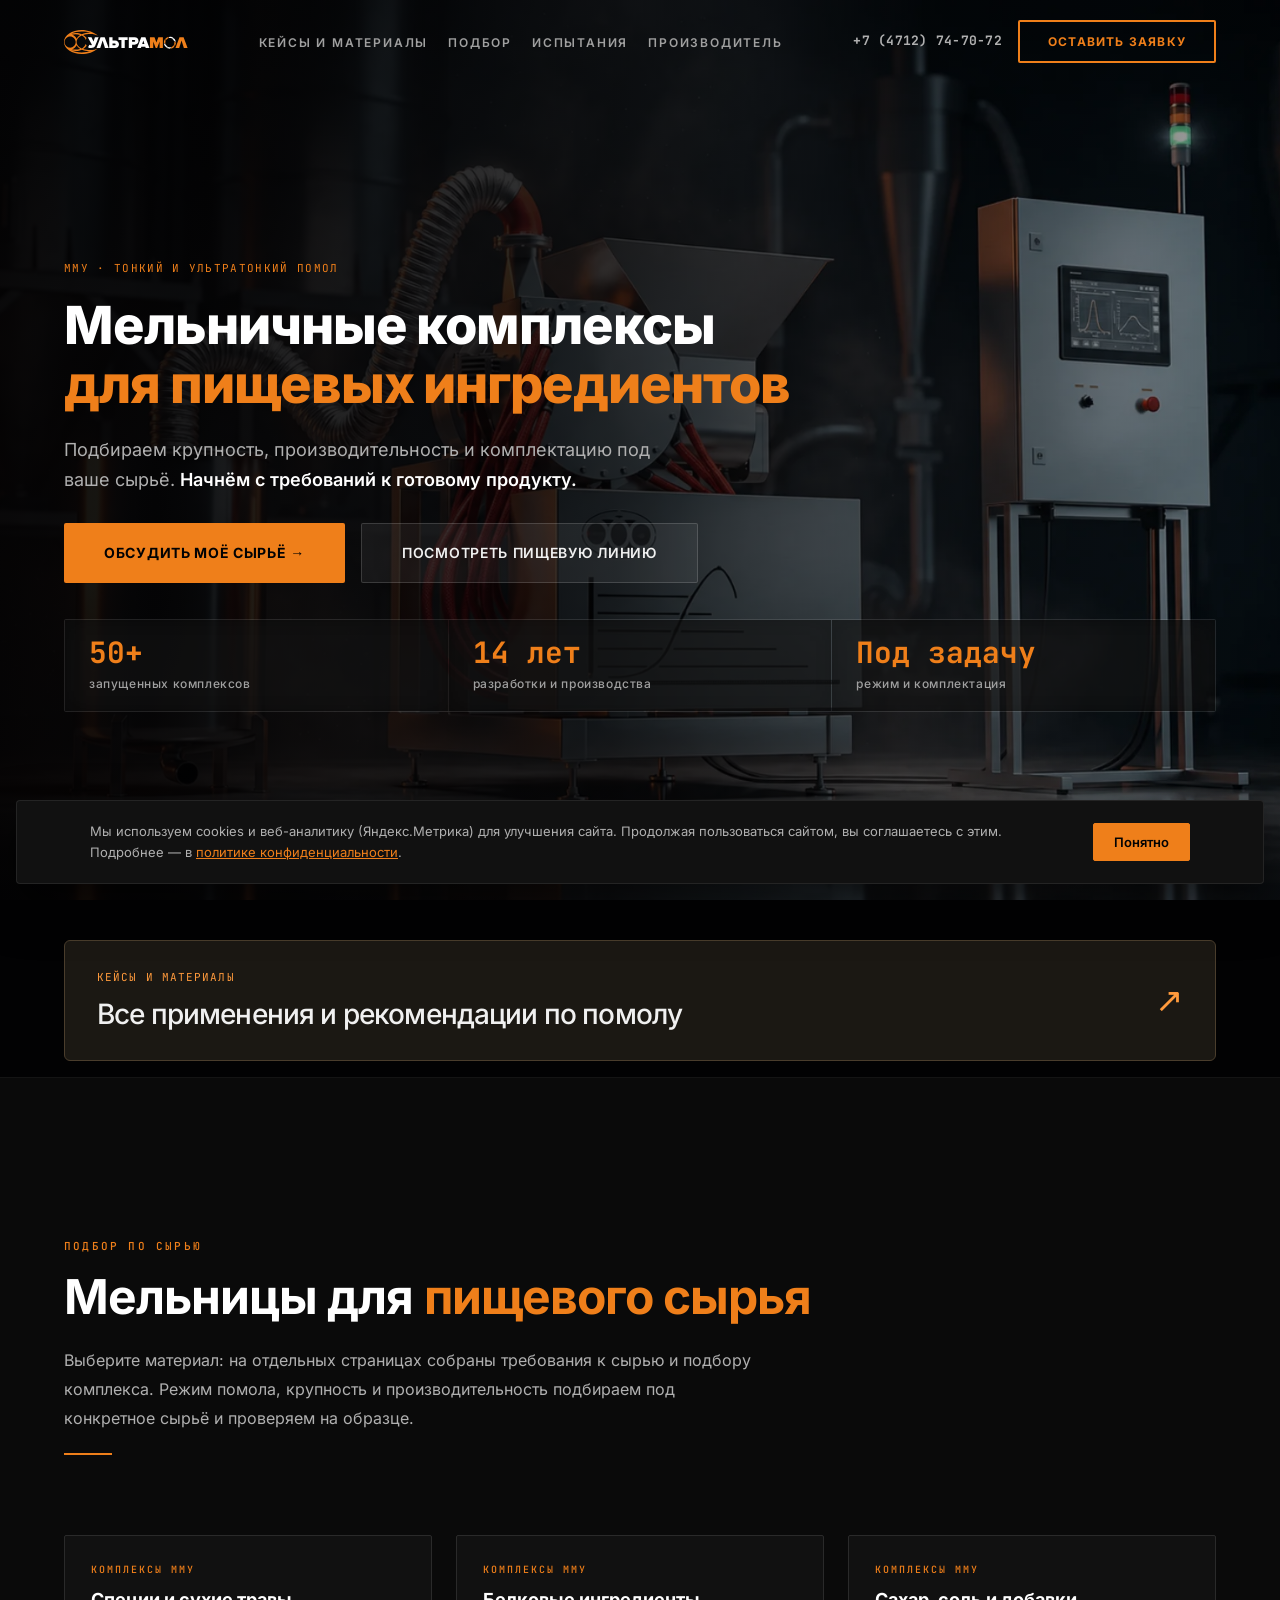
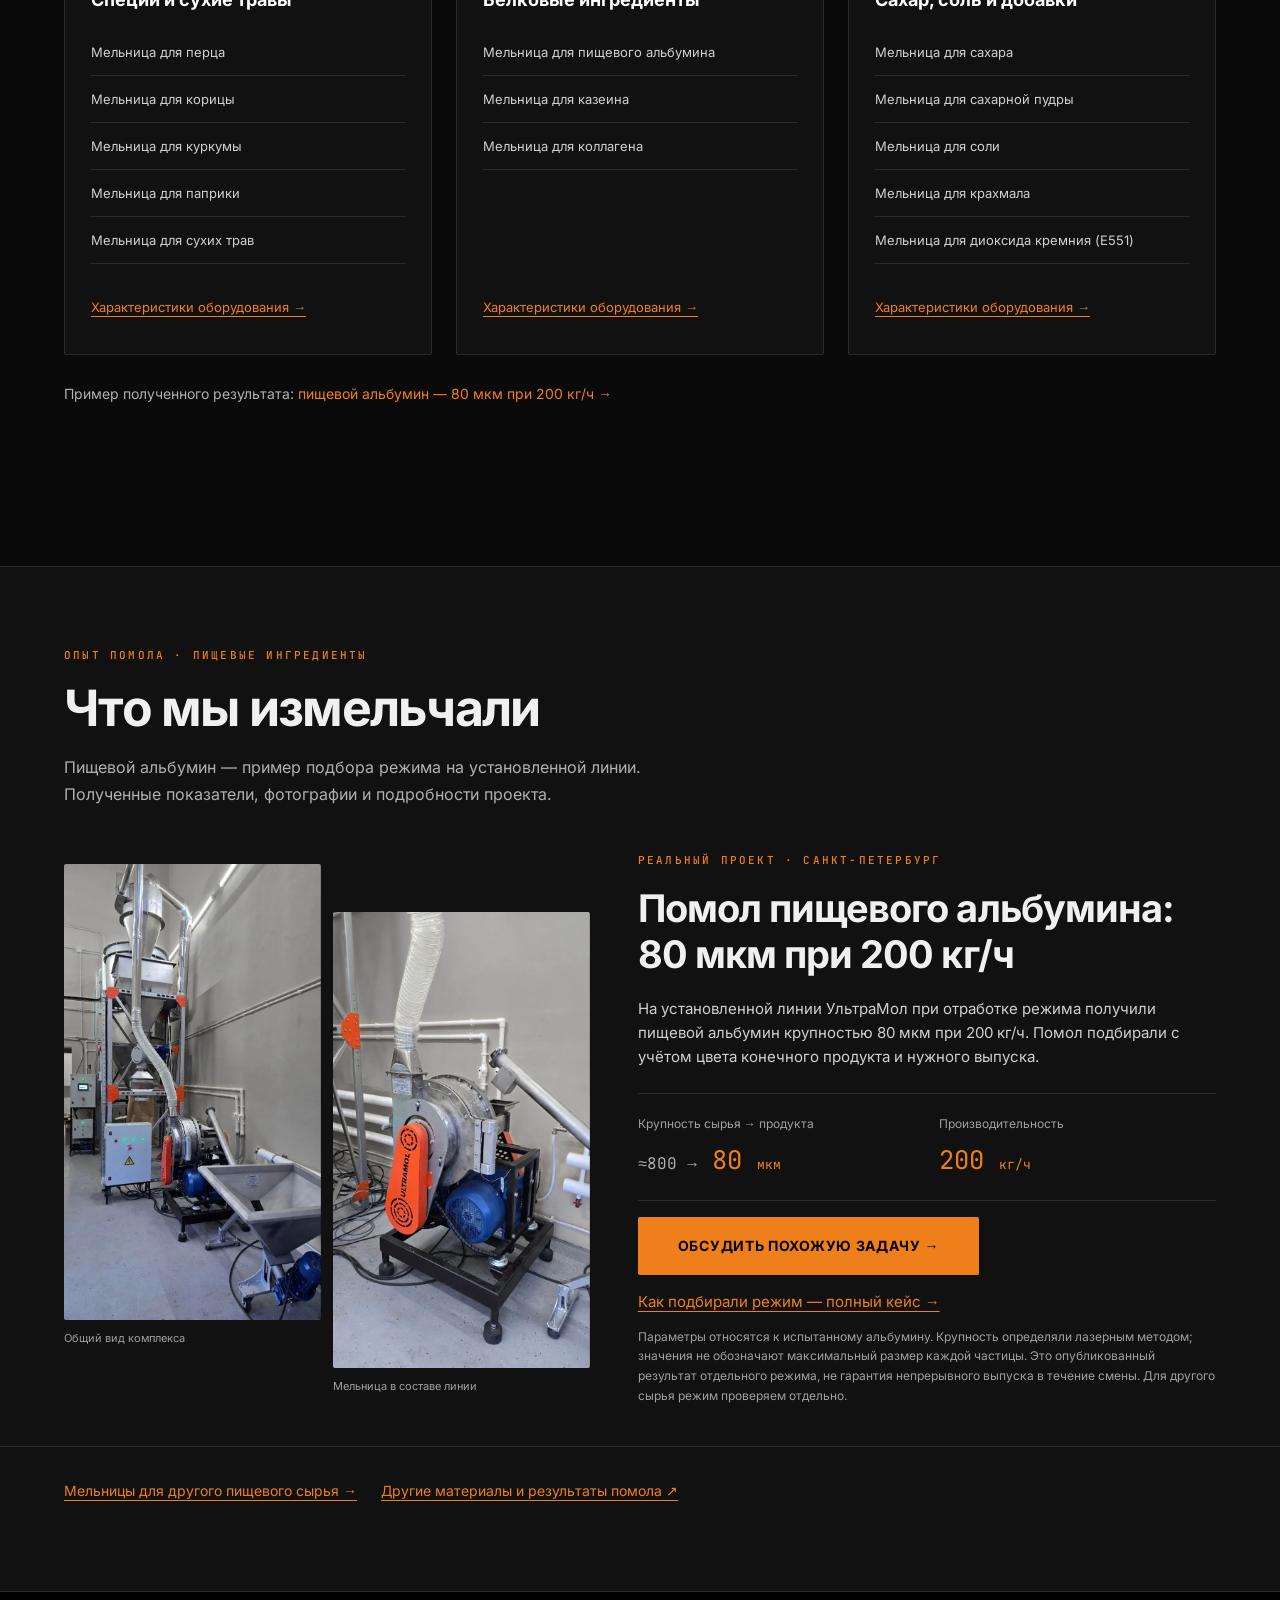
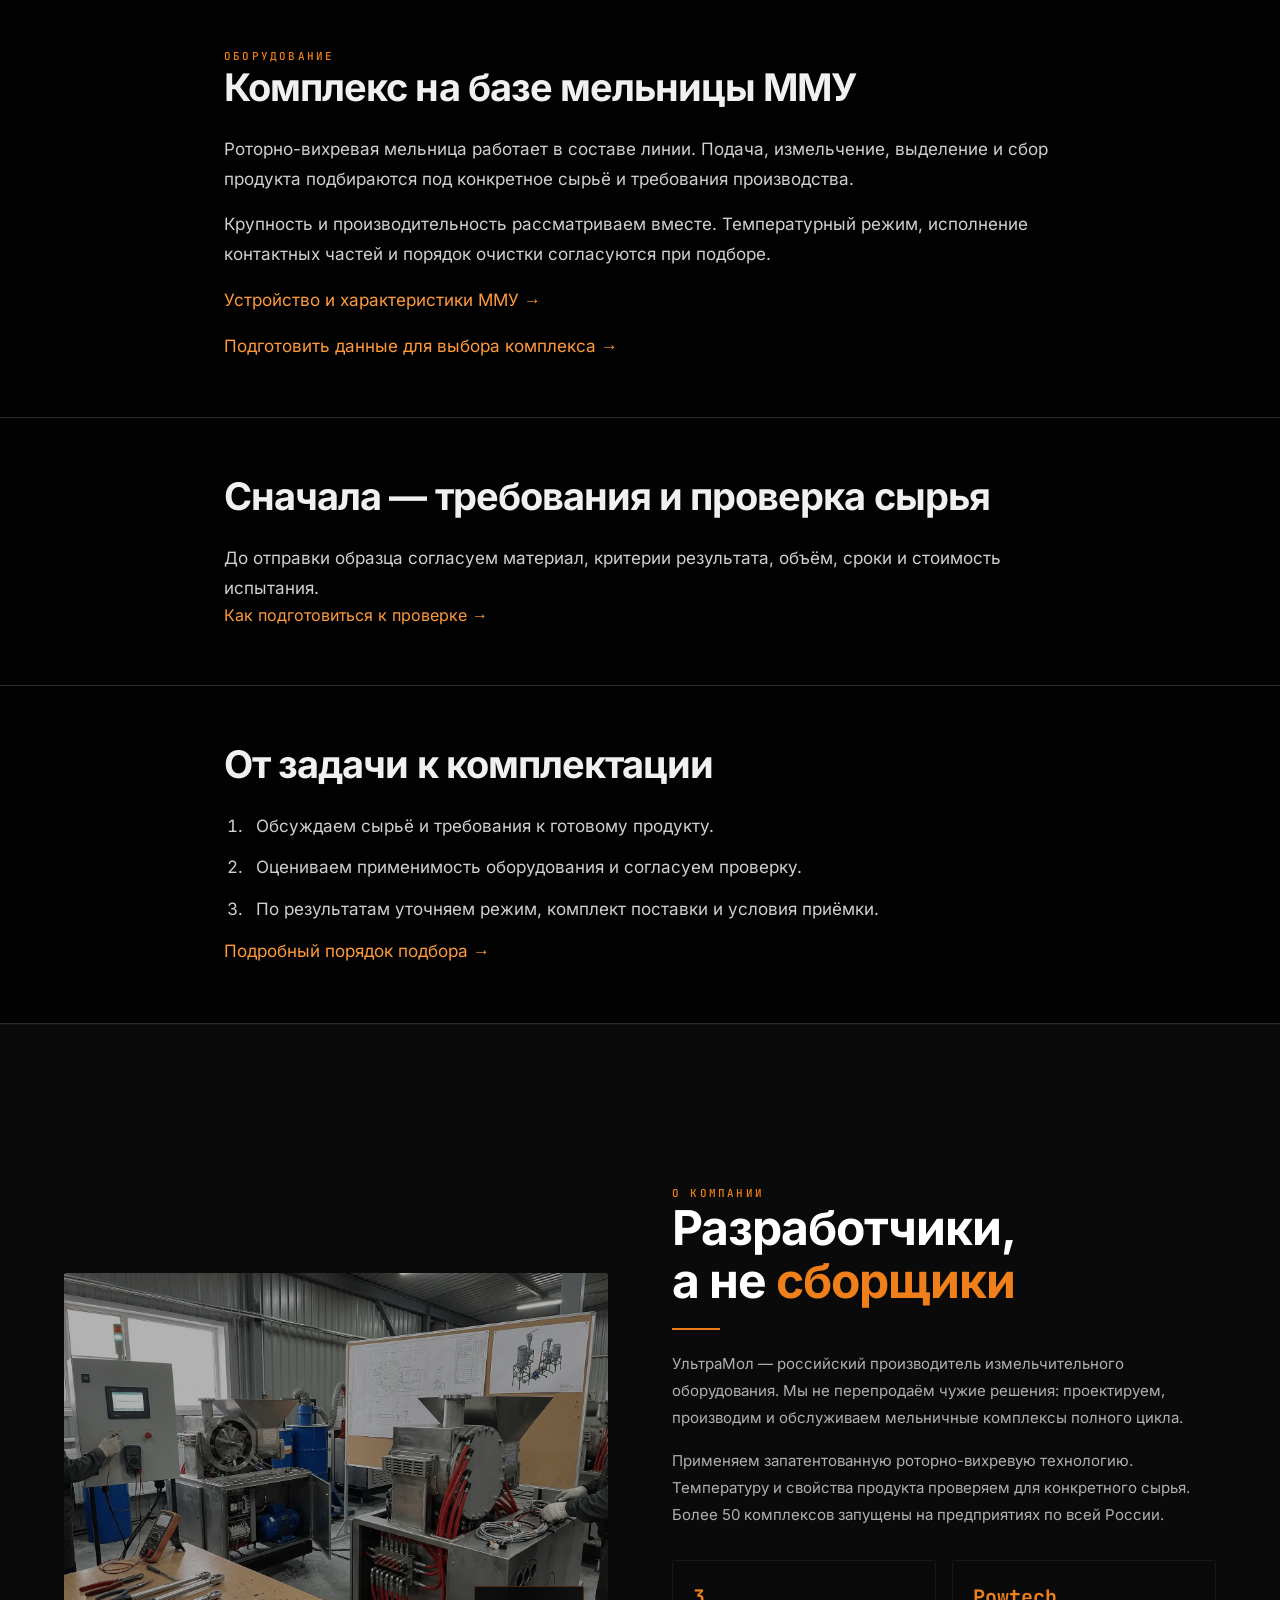
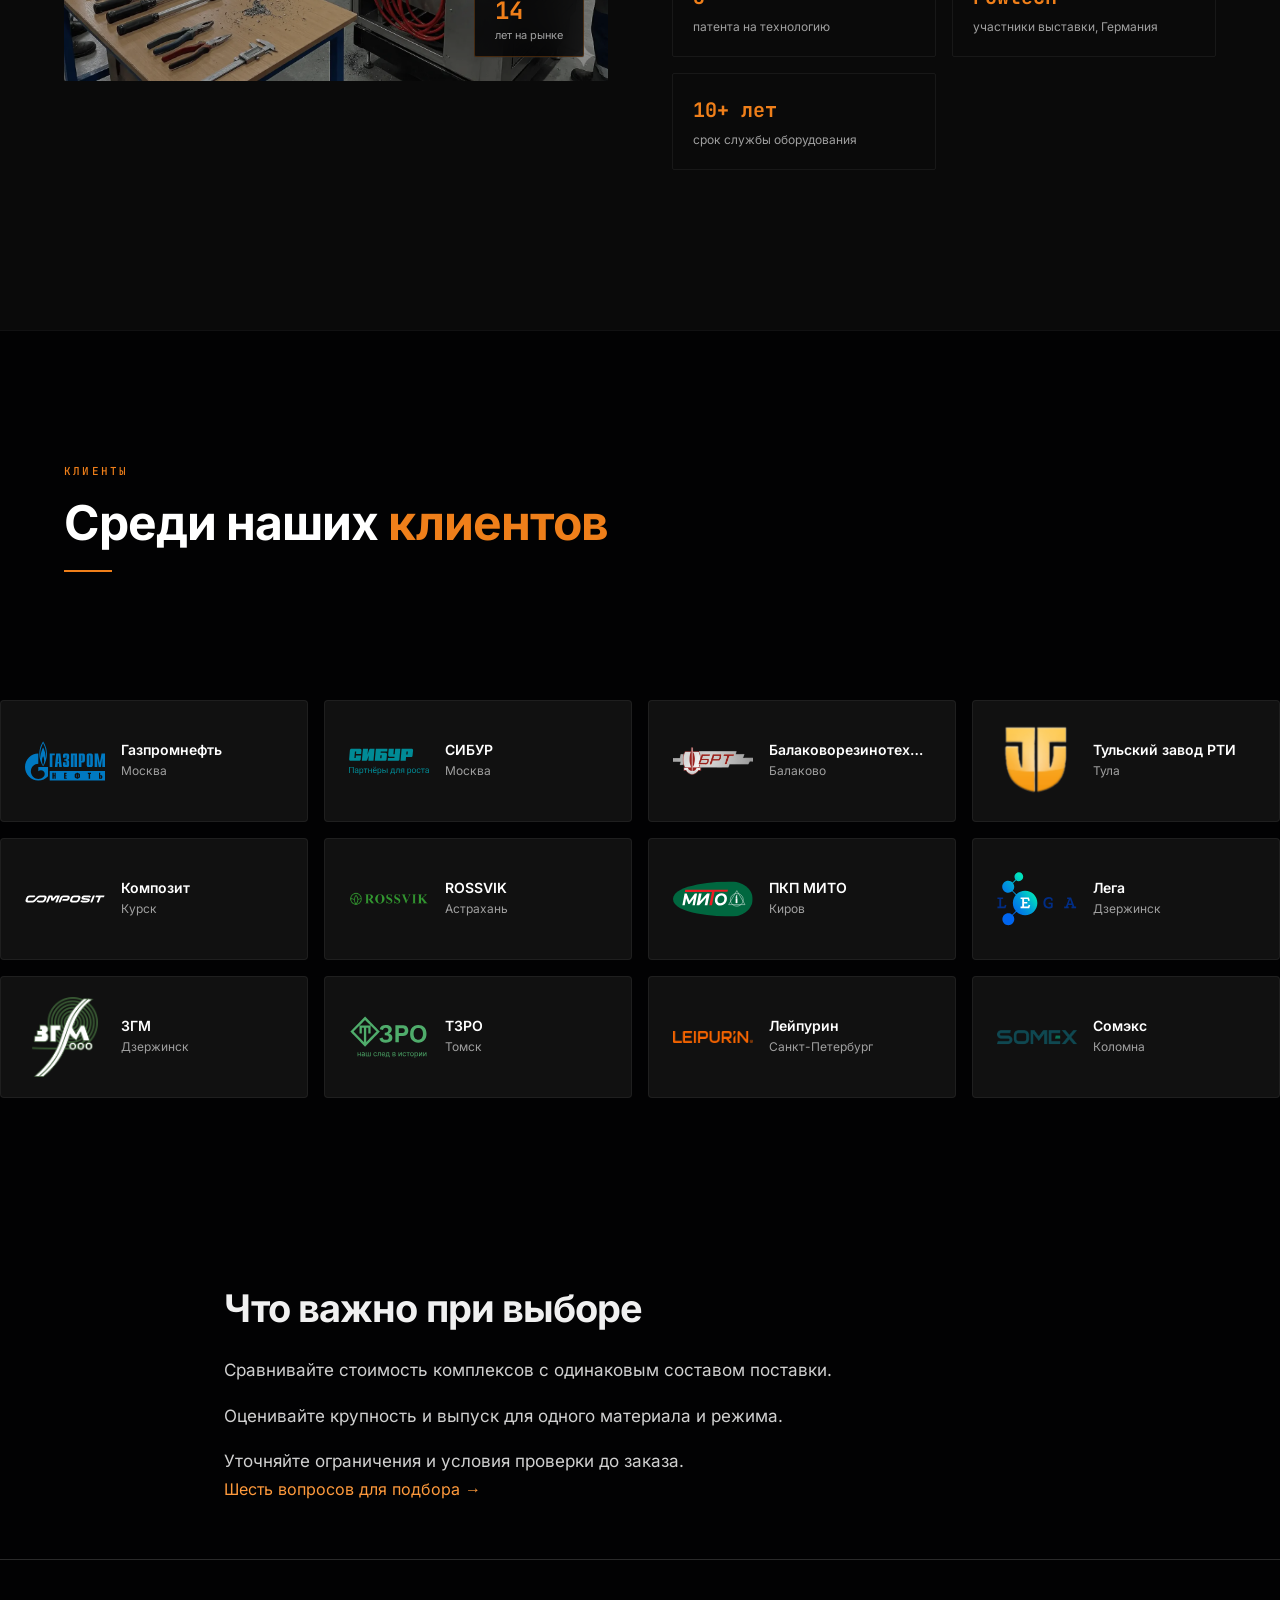
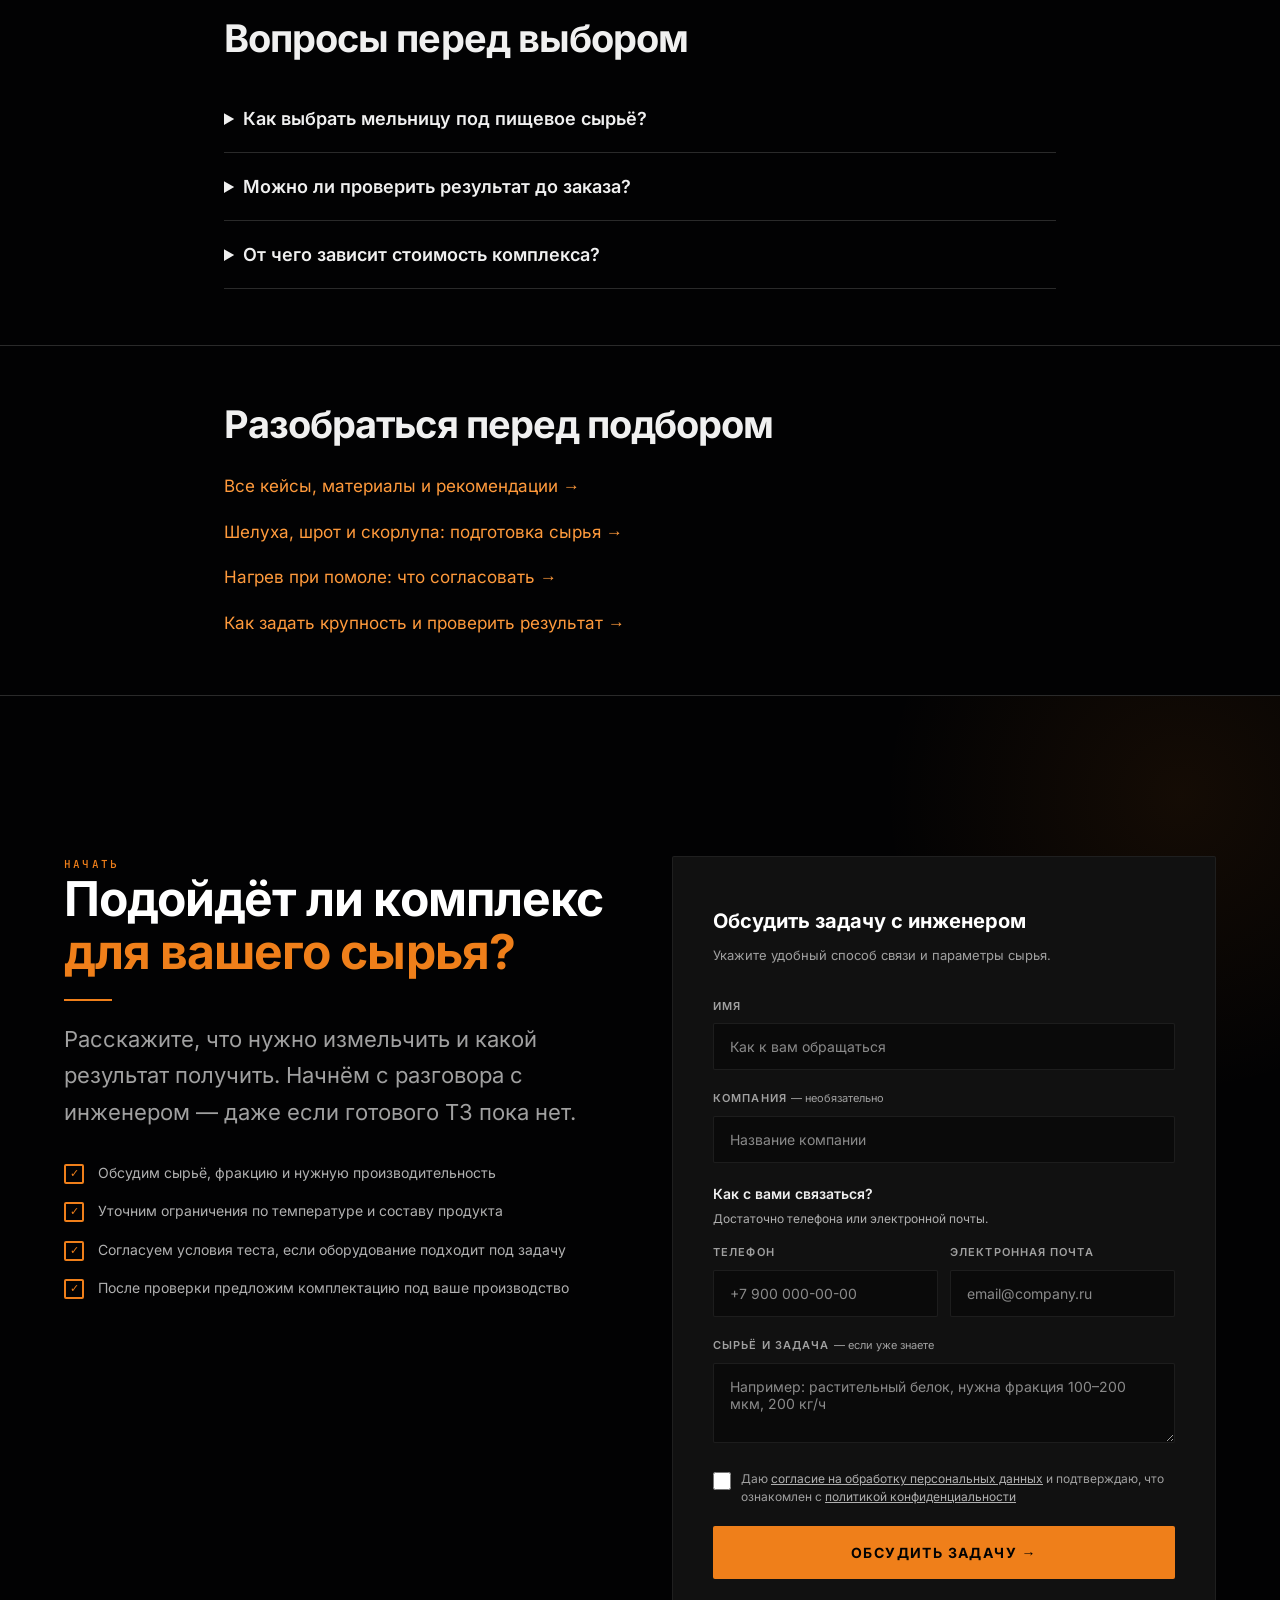
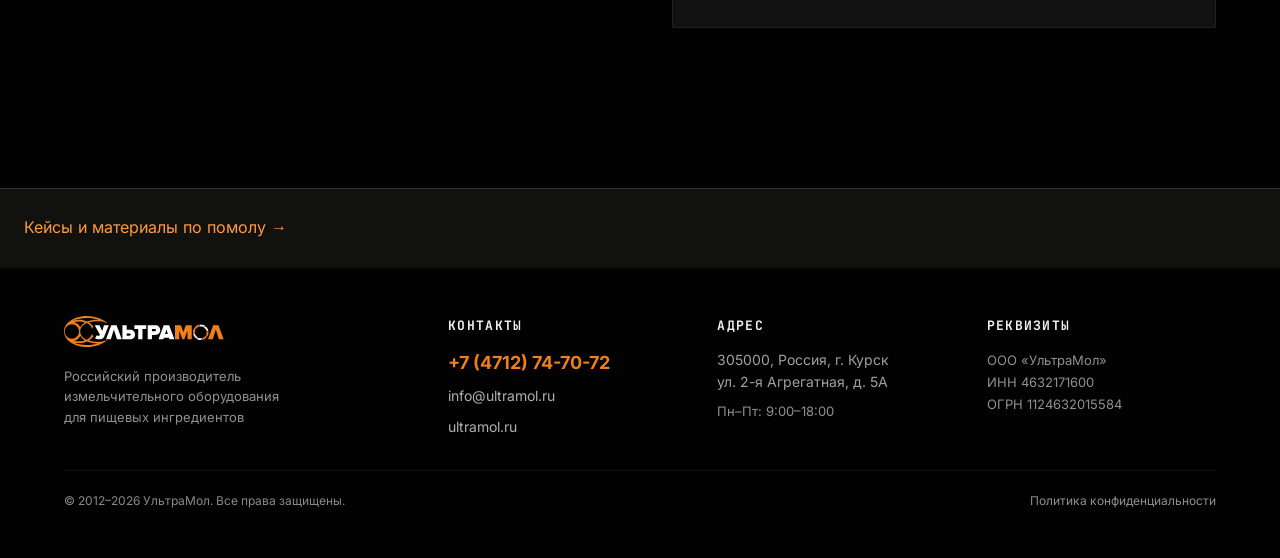
==== index.html @ 2c28b643 "Redesign application guides with imagery and clean hero" ====
<!doctype html>
<html lang="ru"><head><meta charset="UTF-8"><meta name="viewport" content="width=device-width, initial-scale=1">
<title>Промышленные мельницы для пищевого сырья — подбор комплекса | УльтраМол</title><meta name="description" content="Мельничные комплексы для пищевых ингредиентов: сахарная пудра, специи, соль и белковое сырьё. Подбор по крупности, выпуску и условиям производства."><link rel="canonical" href="https://pomol.ultramol.ru/">
<meta property="og:type" content="website"><meta property="og:locale" content="ru_RU"><meta property="og:url" content="https://pomol.ultramol.ru/"><meta property="og:title" content="Промышленные мельницы для пищевого сырья — подбор комплекса | УльтраМол"><meta property="og:description" content="Мельничные комплексы для пищевых ингредиентов: сахарная пудра, специи, соль и белковое сырьё. Подбор по крупности, выпуску и условиям производства."><meta property="og:image" content="https://pomol.ultramol.ru/assets/images/hero-clean-20261110.webp">
<link rel="icon" href="/favicon.ico"><link rel="stylesheet" href="/styles.css?v=20261110visual"><link rel="stylesheet" href="/seo.css?v=20261110c"><script src="/app.js?v=20261110" defer></script>
<script type="application/ld+json">{"@context": "https://schema.org", "@graph": [{"@type": "Organization", "@id": "https://pomol.ultramol.ru/#org", "name": "УльтраМол", "legalName": "ООО «УльтраМол»", "url": "https://www.ultramol.ru/", "telephone": "+7 (4712) 74-70-72", "email": "info@ultramol.ru"}, {"@type": "WebPage", "@id": "https://pomol.ultramol.ru/#page", "url": "https://pomol.ultramol.ru/", "name": "Промышленные мельницы для пищевого сырья — подбор комплекса | УльтраМол", "description": "Мельничные комплексы для пищевых ингредиентов: сахарная пудра, специи, соль и белковое сырьё. Подбор по крупности, выпуску и условиям производства.", "inLanguage": "ru", "publisher": {"@id": "https://pomol.ultramol.ru/#org"}}, {"@type": "BreadcrumbList", "itemListElement": [{"@type": "ListItem", "position": 1, "name": "Пищевые мельничные комплексы", "item": "https://pomol.ultramol.ru/"}]}, {"@type": "FAQPage", "mainEntity": [{"@type": "Question", "name": "Как выбрать мельницу под пищевое сырьё?", "acceptedAnswer": {"@type": "Answer", "text": "Укажите материал, его исходное состояние, нужную крупность и выпуск. Если важны температура, цвет или аромат, добавьте эти критерии в запрос."}}, {"@type": "Question", "name": "Можно ли проверить результат до заказа?", "acceptedAnswer": {"@type": "Answer", "text": "Сначала обсудите применимость оборудования с инженером. Массу образца, сроки, стоимость и порядок испытания согласуют для конкретного сырья."}}, {"@type": "Question", "name": "От чего зависит стоимость комплекса?", "acceptedAnswer": {"@type": "Answer", "text": "От состава поставки, требований к продукту и условий производства. Комплектация и цена уточняются после обсуждения задачи."}}]}]}</script></head><body><a class="skip-link" href="#main">Перейти к содержанию</a><div id="scroll-progress" class="scroll-progress" aria-hidden="true"></div><header>
      <nav class="nav" id="nav" aria-label="Основная навигация">
        <div class="container nav-inner">
          <a href="/" class="nav-logo" aria-label="УльтраМол — на главную"
            ><svg
              width="160"
              height="31"
              viewBox="0 0 160 31"
              fill="none"
              xmlns="http://www.w3.org/2000/svg"
            >
              <path
                d="M148.807 23.3L151.829 13.4558L154.852 23.3H159.658L154.495 9.29999H149.163L144 23.3H148.807Z"
                fill="#EF7F1A"
              />
              <path
                fill-rule="evenodd"
                clip-rule="evenodd"
                d="M139.256 21.7507C139.001 22.1562 138.63 22.703 138.187 23.215C137.914 23.5312 137.613 23.8344 137.294 24.0838C139.038 23.9874 140.746 23.3153 142.097 22.0392C142.273 21.5068 142.3 20.8758 142.257 20.266C142.226 19.8178 142.157 19.3815 142.082 19.0027C141.807 19.5704 141.433 20.0996 140.963 20.5698C140.455 21.0785 139.875 21.4707 139.256 21.7507Z"
                fill="#EF7F1A"
              />
              <path
                fill-rule="evenodd"
                clip-rule="evenodd"
                d="M142.308 14.4193C142.786 15.7456 142.78 17.2011 142.29 18.5099C142.398 18.9771 142.524 19.5979 142.569 20.2451C142.6 20.6976 142.597 21.1651 142.525 21.6017C143.843 20.1477 144.506 18.3234 144.5 16.4698C144.235 15.9886 143.787 15.5308 143.307 15.1342C142.971 14.8561 142.623 14.6241 142.308 14.4193Z"
                fill="#EF7F1A"
              />
              <path
                fill-rule="evenodd"
                clip-rule="evenodd"
                d="M142.094 13.8999C142.497 14.1443 143.016 14.488 143.506 14.8935C143.861 15.1874 144.195 15.4987 144.465 15.8488C144.321 14.0561 143.646 12.1999 142.179 10.9115C141.647 10.7511 141.014 10.7498 140.403 10.8162C139.991 10.8609 139.599 10.9418 139.243 11.0207C139.839 11.3082 140.399 11.7001 140.895 12.1963C141.404 12.7063 141.804 13.2843 142.094 13.8999Z"
                fill="#FEFEFE"
              />
              <path
                fill-rule="evenodd"
                clip-rule="evenodd"
                d="M138.75 10.8101C139.199 10.7021 139.77 10.571 140.37 10.5059C140.808 10.4583 141.281 10.4409 141.733 10.5003C140.367 9.19972 138.54 8.63601 136.777 8.59998C136.334 8.86044 135.916 9.26069 135.543 9.69137C135.239 10.0431 134.974 10.4135 134.754 10.7399C136.043 10.3011 137.461 10.3252 138.75 10.8101Z"
                fill="#FEFEFE"
              />
              <path
                fill-rule="evenodd"
                clip-rule="evenodd"
                d="M131.427 13.6886C131.721 13.1395 132.063 12.5921 132.527 12.1279C133.039 11.6158 133.624 11.2194 134.248 10.9389C134.503 10.5334 134.865 9.99936 135.308 9.48735C135.583 9.169 135.886 8.86398 136.207 8.61353C134.461 8.70487 132.761 9.36524 131.406 10.6379C131.222 11.1756 131.194 11.8169 131.237 12.4364C131.268 12.8802 131.353 13.3124 131.427 13.6886Z"
                fill="#EF7F1A"
              />
              <path
                fill-rule="evenodd"
                clip-rule="evenodd"
                d="M131.205 14.1825C131.097 13.7152 130.971 13.1043 130.926 12.4572C130.895 12.0176 130.9 11.5341 130.974 11.0863C129.652 12.5404 128.995 14.3883 129 16.2442C129.265 16.7243 129.709 17.1723 130.188 17.5681C130.524 17.8464 130.875 18.0938 131.189 18.2987C130.715 16.9783 130.739 15.5144 131.205 14.1825Z"
                fill="#EF7F1A"
              />
              <path
                fill-rule="evenodd"
                clip-rule="evenodd"
                d="M131.387 18.7914C130.986 18.5477 130.472 18.2089 129.988 17.8087C129.635 17.516 129.296 17.1894 129.026 16.841C129.168 18.6368 129.895 20.3919 131.277 21.7754C131.816 21.9478 132.465 21.9541 133.092 21.8861C133.503 21.8414 133.908 21.7633 134.264 21.6843C133.662 21.3962 133.096 21.0018 132.595 20.5016C132.085 19.9914 131.677 19.405 131.387 18.7914Z"
                fill="#FEFEFE"
              />
              <path
                fill-rule="evenodd"
                clip-rule="evenodd"
                d="M134.745 21.8887C134.294 22 133.732 22.1304 133.125 22.1964C132.678 22.2449 132.207 22.2648 131.774 22.2107C133.206 23.4361 134.96 24.0679 136.722 24.1C137.162 23.8393 137.582 23.4385 137.952 23.0109C138.258 22.6566 138.53 22.2839 138.751 21.9556C137.46 22.3986 136.038 22.3737 134.745 21.8887Z"
                fill="#FEFEFE"
              />
              <path
                d="M127.75 23.27H123.478V14.8531L120.327 23.27H118.423L115.272 14.8531V23.27H111V9.27002H116.901L119.375 15.9866L121.849 9.27002H127.75V23.27Z"
                fill="#EF7F1A"
              />
              <path
                d="M110.4 23.35H105.519L105.008 21.707H99.8923L99.3809 23.35H94.5L99.7432 9.29999H105.157L110.4 23.35ZM103.857 17.9996L102.45 13.4707L101.043 17.9996H103.857Z"
                fill="#FEFEFE"
              />
              <path
                fill-rule="evenodd"
                clip-rule="evenodd"
                d="M87.9573 23.3H83.7V9.29999H91.2032C92.7909 9.29999 94.031 9.75824 94.9232 10.6747C95.8154 11.5912 96.2615 12.7352 96.2615 14.1066C96.2615 15.4639 95.8154 16.6008 94.9232 17.5173C94.031 18.434 92.7909 18.8921 91.2032 18.8921H87.9573V23.3ZM91.5825 14.9147C91.3437 15.1036 91.0346 15.1979 90.6553 15.1979H87.9573V12.9941H90.6553C91.0346 12.9941 91.3437 13.0885 91.5825 13.2774C91.8214 13.4664 91.9409 13.7427 91.9409 14.1066C91.9409 14.4564 91.8214 14.7258 91.5825 14.9147Z"
                fill="#FEFEFE"
              />
              <path
                d="M74.1861 23.32H78.4589V12.9773H82.2239V9.27002H70.3999V12.9773H74.1861V23.32Z"
                fill="#FEFEFE"
              />
              <path
                fill-rule="evenodd"
                clip-rule="evenodd"
                d="M58.3999 9.29999H62.6873V13.7234H65.956C67.5549 13.7234 68.8036 14.1834 69.702 15.1032C70.6006 16.0231 71.0499 17.164 71.0499 18.5262C71.0499 19.9024 70.6006 21.0505 69.702 21.9702C68.8036 22.89 67.5549 23.35 65.956 23.35H58.3999V9.29999ZM62.6873 17.4308H65.4041C65.7862 17.4308 66.0974 17.5256 66.338 17.7152C66.5784 17.9047 66.6989 18.1751 66.6989 18.5262C66.6989 18.8912 66.5784 19.1686 66.338 19.3582C66.0974 19.5478 65.7862 19.6426 65.4041 19.6426H62.6873V17.4308Z"
                fill="#FEFEFE"
              />
              <path
                d="M42 23.35H46.8438L49.8896 13.4707L52.9354 23.35H57.7792L52.5759 9.29999H47.2033L42 23.35Z"
                fill="#FEFEFE"
              />
              <path
                d="M31.0633 22.2251C32.0502 22.9785 33.3764 23.3 35.0118 23.3C37.4369 23.3 39.5201 22.5778 40.3562 20.4547C41.1924 18.3317 44.75 9.29999 44.75 9.29999H39.9703L38.131 14.9714L35.5297 9.29999H30.75L36.0333 19.1153C35.7371 19.5617 35.2648 19.7849 34.6164 19.7849C34.0241 19.7849 33.4179 19.5757 32.7974 19.1572L31.0633 22.2251Z"
                fill="#FEFEFE"
              />
              <path
                fill-rule="evenodd"
                clip-rule="evenodd"
                d="M29.2946 20.4941C28.258 21.9561 26.4649 23.4946 24.8475 24.4958C30.3872 26.3884 39.7203 26.5589 43.7542 23.4556C39.293 28.4816 29.967 31 22.8723 31C10.2403 31 0 24.0605 0 15.4999C0 6.93946 10.2403 0 22.8723 0C29.9297 0 39.8823 2.97362 43.7108 7.4585C38.8564 4.15773 30.0528 4.94824 24.8565 6.41444C26.5351 7.44969 28.1815 8.8468 29.2111 10.3632C28.8746 10.9115 28.3843 11.9703 28.2024 12.8909C27.3608 10.4682 25.2514 8.07697 22.8662 7.1165C18.7622 8.85069 16.2539 11.8929 16.2539 15.412C16.2539 18.9312 18.7737 22.0558 22.878 23.79C25.137 22.8324 27.2592 20.0664 28.2203 17.7412C28.3648 18.4413 28.7956 19.6761 29.2946 20.4941ZM7.92208 8.35177C11.8945 8.35177 15.1145 11.6194 15.1145 15.5919C15.1145 19.5643 11.8945 22.7843 7.92208 22.7843C3.94972 22.7843 0.729416 19.5643 0.729416 15.5919C0.729416 11.6194 3.94972 8.35177 7.92208 8.35177ZM10.326 24.8193C13.7584 25.6553 17.4709 25.4653 20.8647 24.4861C18.8785 23.2536 17.3069 21.6482 16.3334 19.8107C15.1465 22.2219 12.9693 24.4851 10.326 24.8193ZM10.2829 6.16158C13.9503 5.14827 17.2025 5.35849 20.8766 6.41915C18.8249 7.66873 17.2292 9.34293 16.26 11.243C14.9572 8.75321 13.2667 6.7136 10.2829 6.16158ZM34.6624 27.1825C31.2256 28.3928 27.1747 28.9142 22.8723 28.9142C17.3624 28.9142 12.3559 27.8068 8.40725 25.9036C10.4458 26.6699 12.7771 27.1005 15.2042 27.1005C17.9977 27.1005 20.6163 26.5303 22.8698 25.5343C26.1356 26.778 31.5781 27.8359 34.6624 27.1825ZM34.6856 3.77018C31.247 2.54316 27.134 2.08598 22.8723 2.08598C17.8282 2.08598 12.9561 3.13039 9.17436 4.75231C11.0246 4.14738 13.0629 3.81211 15.2042 3.81211C17.9964 3.81211 20.612 4.42642 22.865 5.42161C27.5949 3.60702 32.4368 3.47601 34.6856 3.77018Z"
                fill="#EF7F1A"
              /></svg
          ></a>
          <ul class="nav-links" id="nav-links"><li><a href="/materialy/">Кейсы и материалы</a></li><li><a href="/podbor/">Подбор</a></li><li><a href="/ispytaniya/">Испытания</a></li><li><a href="/#about">Производитель</a></li></ul>
          <div class="nav-right">
            <a href="tel:+74712747072" class="nav-phone">+7 (4712) 74-70-72</a>
            <a href="#form" class="nav-cta" id="nav-cta">Оставить заявку</a>
            <button class="burger" aria-label="Меню" aria-expanded="false">
              <span></span>
              <span></span>
              <span></span>
            </button>
          </div>
        </div>
      </nav>
    </header><main id="main" tabindex="-1"><section class="hero" id="hero">
        <div class="hero-bg">
          <!--
            Видео-фон временно отключён. Когда появится новый видеоряд,
            раскомментировать блок ниже + в styles.css убрать background-image
            из .hero-bg + в <head> поменять preload обратно на hero-poster.webp.
          -->
          <!--
          <video
            class="hero-video"
            autoplay
            muted
            playsinline
            preload="metadata"
            poster="assets/videos/hero-poster.webp"
            aria-hidden="true"
          >
            <source src="/assets/videos/hero.webm" type="video/webm" />
            <source src="/assets/videos/hero.mp4" type="video/mp4" />
          </video>
          -->
        </div>
        <div class="container hero-content">
          <p class="hero-eyebrow">ММУ · Тонкий и ультратонкий помол</p>
          <h1>Мельничные комплексы <em>для пищевых ингредиентов</em></h1>

          <p class="hero-sub">Подбираем крупность, производительность и комплектацию под ваше сырьё. <strong>Начнём с требований к готовому продукту.</strong></p>

          <div class="hero-actions">
            <a href="#form" class="btn-primary"
              >Обсудить моё сырьё →</a
            >
            <a href="#food-case" class="btn-ghost">Посмотреть пищевую линию</a>
          </div>

          <div class="hero-stats">
            <div class="hero-stat">
              <div class="hero-stat-num">50+</div>
              <div class="hero-stat-label">запущенных комплексов</div>
            </div>
            <div class="hero-stat">
              <div class="hero-stat-num">14 лет</div>
              <div class="hero-stat-label">разработки и производства</div>
            </div>
            <div class="hero-stat">
              <div class="hero-stat-num">Под задачу</div><div class="hero-stat-label">режим и комплектация</div>
            </div>
          </div>
        </div>
      </section><div class="container library-home-link"><a href="/materialy/"><span>Кейсы и материалы</span><strong>Все применения и рекомендации по помолу</strong><b aria-hidden="true">↗</b></a></div><section class="cases cases-materials" id="cases" aria-labelledby="food-applications-title">
        <div class="container">
          <div class="section-header">
            <div class="label">Подбор по сырью</div>
            <h2 class="heading" id="food-applications-title">Мельницы для <em class="em-orange">пищевого сырья</em></h2>
            <p class="cases-materials-intro">Выберите материал: на отдельных страницах собраны требования к сырью и подбору комплекса. Режим помола, крупность и производительность подбираем под конкретное сырьё и проверяем на образце.</p>
            <div class="section-divider"></div>
          </div>
          <div class="cases-grid">
            <article class="case-card">
              <div class="case-overlay">
                <div class="case-tag">Комплексы ММУ</div>
                <h3>Специи и сухие травы</h3>
                <ul class="case-material-list">
                  <li><a href="/primenenie/specii/">Мельница для перца</a></li>
                  <li><a href="/primenenie/specii/">Мельница для корицы</a></li>
                  <li><a href="/primenenie/specii/">Мельница для куркумы</a></li>
                  <li><a href="/primenenie/specii/">Мельница для паприки</a></li>
                  <li><a href="/primenenie/specii/">Мельница для сухих трав</a></li>
                </ul>
                <a class="case-equipment-link" href="https://www.ultramol.ru/produktsiya/izmelchitelnoe-oborudovanie/molotkovaya-rotorno-vikhrevaya-melnitsa-serii-mmu-/">Характеристики оборудования →</a>
              </div>
            </article>
            <article class="case-card">
              <div class="case-overlay">
                <div class="case-tag">Комплексы ММУ</div>
                <h3>Белковые ингредиенты</h3>
                <ul class="case-material-list">
                  <li><a href="https://www.ultramol.ru/produktsiya/izmelchitelnoe-oborudovanie/molotkovaya-rotorno-vikhrevaya-melnitsa-serii-mmu-/">Мельница для пищевого альбумина</a></li>
                  <li><a href="https://www.ultramol.ru/produktsiya/izmelchitelnoe-oborudovanie/molotkovaya-rotorno-vikhrevaya-melnitsa-serii-mmu-/">Мельница для казеина</a></li>
                  <li><a href="https://www.ultramol.ru/produktsiya/izmelchitelnoe-oborudovanie/molotkovaya-rotorno-vikhrevaya-melnitsa-serii-mmu-/">Мельница для коллагена</a></li>
                </ul>
                <a class="case-equipment-link" href="https://www.ultramol.ru/produktsiya/izmelchitelnoe-oborudovanie/molotkovaya-rotorno-vikhrevaya-melnitsa-serii-mmu-/">Характеристики оборудования →</a>
              </div>
            </article>
            <article class="case-card">
              <div class="case-overlay">
                <div class="case-tag">Комплексы ММУ</div>
                <h3>Сахар, соль и добавки</h3>
                <ul class="case-material-list">
                  <li><a href="/primenenie/saharnaya-pudra/">Мельница для сахара</a></li>
                  <li><a href="/primenenie/saharnaya-pudra/">Мельница для сахарной пудры</a></li>
                  <li><a href="/primenenie/sol/">Мельница для соли</a></li>
                  <li><a href="https://www.ultramol.ru/produktsiya/izmelchitelnoe-oborudovanie/molotkovaya-rotorno-vikhrevaya-melnitsa-serii-mmu-/">Мельница для крахмала</a></li>
                  <li><a href="https://www.ultramol.ru/produktsiya/izmelchitelnoe-oborudovanie/molotkovaya-rotorno-vikhrevaya-melnitsa-serii-mmu-/">Мельница для диоксида кремния (E551)</a></li>
                </ul>
                <a class="case-equipment-link" href="https://www.ultramol.ru/produktsiya/izmelchitelnoe-oborudovanie/molotkovaya-rotorno-vikhrevaya-melnitsa-serii-mmu-/">Характеристики оборудования →</a>
              </div>
            </article>
          </div>
          <p class="cases-materials-result">Пример полученного результата: <a href="#food-case">пищевой альбумин — 80 мкм при 200 кг/ч →</a></p>
        </div>
      </section><section class="food-case" id="food-case" aria-labelledby="food-materials-title">
        <div class="container food-materials-heading">
          <div class="label">Опыт помола · Пищевые ингредиенты</div>
          <h2 id="food-materials-title">Что мы измельчали</h2>
          <p>Пищевой альбумин — пример подбора режима на установленной линии.
            Полученные показатели, фотографии и подробности проекта.</p>
        </div>
        <div class="container food-case-grid">
          <div class="food-case-gallery">
            <figure>
              <img src="/assets/images/food-line-overview-graded.webp" width="721" height="1280"
                loading="lazy" decoding="async" alt="Установленный комплекс УльтраМол для помола пищевого альбумина" />
              <figcaption>Общий вид комплекса</figcaption>
            </figure>
            <figure>
              <img src="/assets/images/food-line-mill-graded.webp" width="721" height="1280"
                loading="lazy" decoding="async" alt="Мельница УльтраМол в составе пищевой линии" />
              <figcaption>Мельница в составе линии</figcaption>
            </figure>
          </div>
          <div class="food-case-content">
            <div class="label">Реальный проект · Санкт-Петербург</div>
            <h3 id="food-case-title">Помол пищевого альбумина:<br />80 мкм при 200 кг/ч</h3>
            <p class="food-case-intro">На установленной линии УльтраМол при отработке режима
              получили пищевой альбумин крупностью 80 мкм при 200 кг/ч.
              Помол подбирали с учётом цвета конечного продукта и нужного выпуска.</p>
            <dl class="food-case-metrics">
              <div>
                <dt>Крупность сырья → продукта</dt>
                <dd><span>≈800 →</span> 80 <small>мкм</small></dd>
              </div>
              <div>
                <dt>Производительность</dt>
                <dd>200 <small>кг/ч</small></dd>
              </div>
            </dl>
            <a href="#form" class="btn-primary">Обсудить похожую задачу →</a>
            <p><a class="food-case-link" href="https://www.ultramol.ru/novosti/sobytiya/pomol-pishchevogo-albumina/">Как подбирали режим — полный кейс →</a></p>
            <p class="food-case-footnote">Параметры относятся к испытанному альбумину.
              Крупность определяли лазерным методом; значения не обозначают максимальный
              размер каждой частицы. Это опубликованный результат отдельного режима, не гарантия непрерывного выпуска в течение смены. Для другого сырья режим проверяем отдельно.</p>
          </div>
        </div>
        <div class="container food-materials-more">
          <p><a href="#cases">Мельницы для другого пищевого сырья →</a></p>
          <a href="https://www.ultramol.ru/chto-my-izmelchali/">Другие материалы и результаты помола <span aria-hidden="true">↗</span></a>
        </div>
      </section><section class="seo-section" id="product"><div class="container seo-reading"><div class="label">Оборудование</div><h2>Комплекс на базе мельницы ММУ</h2><p>Роторно-вихревая мельница работает в составе линии. Подача, измельчение, выделение и сбор продукта подбираются под конкретное сырьё и требования производства.</p><p>Крупность и производительность рассматриваем вместе. Температурный режим, исполнение контактных частей и порядок очистки согласуются при подборе.</p><p><a href="https://www.ultramol.ru/produktsiya/izmelchitelnoe-oborudovanie/molotkovaya-rotorno-vikhrevaya-melnitsa-serii-mmu-/">Устройство и характеристики ММУ →</a></p><p><a href="/podbor/">Подготовить данные для выбора комплекса →</a></p></div></section><section class="seo-section" id="test-drive"><div class="container seo-reading"><h2>Сначала — требования и проверка сырья</h2><p>До отправки образца согласуем материал, критерии результата, объём, сроки и стоимость испытания.</p><a href="/ispytaniya/">Как подготовиться к проверке →</a></div></section><section class="seo-section" id="process"><div class="container seo-reading"><h2>От задачи к комплектации</h2><ol><li>Обсуждаем сырьё и требования к готовому продукту.</li><li>Оцениваем применимость оборудования и согласуем проверку.</li><li>По результатам уточняем режим, комплект поставки и условия приёмки.</li></ol><p><a href="/podbor/">Подробный порядок подбора →</a></p></div></section><section class="about" id="about">
        <div class="container">
          <div class="about-grid">
            <div class="about-image reveal">
              <img
                src="/assets/images/pic-2.webp"
                alt="Сборка мельничного комплекса ММУ — УльтраМол"
                loading="lazy"
                width="1280"
                height="960"
              />
              <div class="about-badge">
                <div class="about-badge-num">14</div>
                <div class="about-badge-text">лет на рынке</div>
              </div>
            </div>
            <div class="about-text">
              <div class="reveal">
                <div class="label">О компании</div>
                <h2 class="heading">
                  Разработчики,<br />а не <em>сборщики</em>
                </h2>
                <div class="section-divider"></div>
              </div>
              <p class="reveal reveal-d1">
                УльтраМол — российский производитель измельчительного
                оборудования. Мы не перепродаём чужие решения: проектируем,
                производим и обслуживаем мельничные комплексы полного цикла.
              </p>
              <p class="reveal reveal-d2">
                Применяем запатентованную роторно-вихревую технологию.
                Температуру и свойства продукта проверяем для конкретного сырья.
                Более 50 комплексов запущены на предприятиях по всей России.
              </p>
              <div class="about-facts reveal reveal-d3">
                <div class="about-fact">
                  <div class="about-fact-val">3</div>
                  <div class="about-fact-label">патента на технологию</div>
                </div>
                <div class="about-fact">
                  <div class="about-fact-val">Powtech</div>
                  <div class="about-fact-label">
                    участники выставки, Германия
                  </div>
                </div>

                <div class="about-fact">
                  <div class="about-fact-val">10+ лет</div>
                  <div class="about-fact-label">срок службы оборудования</div>
                </div>
              </div>
            </div>
          </div>
        </div>
      </section><section class="trust" id="trust">
        <div class="container">
          <div class="section-header reveal">
            <div class="label">Клиенты</div>
            <h2 class="heading">
              Среди наших <em class="em-orange">клиентов</em>
            </h2>
            <div class="section-divider"></div>
          </div>
        </div>

        <div class="trust-grid reveal reveal-d1">
          <div class="trust-card">
            <img
              class="trust-card-logo" width="48" height="48"
              src="/assets/logos/gazpromneft.svg"
              alt="Газпромнефть"
              loading="lazy"
            />
            <div class="trust-card-info">
              <div class="trust-card-name">Газпромнефть</div>
              <div class="trust-card-desc">Москва</div>
            </div>
          </div>
          <div class="trust-card">
            <img
              class="trust-card-logo" width="48" height="48"
              src="/assets/logos/sibur.svg"
              alt="СИБУР"
              loading="lazy"
            />
            <div class="trust-card-info">
              <div class="trust-card-name">СИБУР</div>
              <div class="trust-card-desc">Москва</div>
            </div>
          </div>
          <div class="trust-card">
            <img
              class="trust-card-logo" width="48" height="48"
              src="/assets/logos/brt.png"
              alt="БРТ"
              loading="lazy"
            />
            <div class="trust-card-info">
              <div class="trust-card-name">Балаковорезинотехника</div>
              <div class="trust-card-desc">Балаково</div>
            </div>
          </div>
          <div class="trust-card">
            <img
              class="trust-card-logo" width="48" height="48"
              src="/assets/logos/tz.png"
              alt="ТЗ"
              loading="lazy"
            />
            <div class="trust-card-info">
              <div class="trust-card-name">Тульский завод РТИ</div>
              <div class="trust-card-desc">Тула</div>
            </div>
          </div>
          <div class="trust-card">
            <img
              class="trust-card-logo" width="48" height="48"
              src="/assets/logos/composit.svg"
              alt="Композит"
              loading="lazy"
            />
            <div class="trust-card-info">
              <div class="trust-card-name">Композит</div>
              <div class="trust-card-desc">Курск</div>
            </div>
          </div>
          <div class="trust-card">
            <img
              class="trust-card-logo" width="48" height="48"
              src="/assets/logos/rossvik.png"
              alt="ROSSVIK"
              loading="lazy"
            />
            <div class="trust-card-info">
              <div class="trust-card-name">ROSSVIK</div>
              <div class="trust-card-desc">Астрахань</div>
            </div>
          </div>
          <div class="trust-card">
            <img
              class="trust-card-logo" width="48" height="48"
              src="/assets/logos/mito.svg"
              alt="ПКП МИТО"
              loading="lazy"
            />
            <div class="trust-card-info">
              <div class="trust-card-name">ПКП МИТО</div>
              <div class="trust-card-desc">Киров</div>
            </div>
          </div>
          <div class="trust-card">
            <img
              class="trust-card-logo" width="48" height="48"
              src="/assets/logos/lega.svg"
              alt="Лега"
              loading="lazy"
            />
            <div class="trust-card-info">
              <div class="trust-card-name">Лега</div>
              <div class="trust-card-desc">Дзержинск</div>
            </div>
          </div>
          <div class="trust-card">
            <img
              class="trust-card-logo" width="48" height="48"
              src="/assets/logos/zgm.png"
              alt="ЗГМ"
              loading="lazy"
            />
            <div class="trust-card-info">
              <div class="trust-card-name">ЗГМ</div>
              <div class="trust-card-desc">Дзержинск</div>
            </div>
          </div>
          <div class="trust-card">
            <img
              class="trust-card-logo" width="48" height="48"
              src="/assets/logos/tzro.svg"
              alt="ТЗРО"
              loading="lazy"
            />
            <div class="trust-card-info">
              <div class="trust-card-name">ТЗРО</div>
              <div class="trust-card-desc">Томск</div>
            </div>
          </div>
          <div class="trust-card">
            <img
              class="trust-card-logo" width="48" height="48"
              src="/assets/logos/leipurin.png"
              alt="Лейпурин"
              loading="lazy"
            />
            <div class="trust-card-info">
              <div class="trust-card-name">Лейпурин</div>
              <div class="trust-card-desc">Санкт-Петербург</div>
            </div>
          </div>
          <div class="trust-card">
            <img
              class="trust-card-logo" width="48" height="48"
              src="/assets/logos/somex.png"
              alt="Сомэкс"
              loading="lazy"
            />
            <div class="trust-card-info">
              <div class="trust-card-name">Сомэкс</div>
              <div class="trust-card-desc">Коломна</div>
            </div>
          </div>
        </div>
      </section><section class="seo-section" id="problems"><div class="container seo-reading"><h2>Что важно при выборе</h2><p id="economics">Сравнивайте стоимость комплексов с одинаковым составом поставки.</p><p id="comparison">Оценивайте крупность и выпуск для одного материала и режима.</p><p id="fears">Уточняйте ограничения и условия проверки до заказа.</p><a href="/podbor/">Шесть вопросов для подбора →</a></div></section><section class="seo-section"><div class="container seo-reading"><h2>Вопросы перед выбором</h2><details><summary>Как выбрать мельницу под пищевое сырьё?</summary><p>Укажите материал, его исходное состояние, нужную крупность и выпуск. Если важны температура, цвет или аромат, добавьте эти критерии в запрос.</p></details><details><summary>Можно ли проверить результат до заказа?</summary><p>Сначала обсудите применимость оборудования с инженером. Массу образца, сроки, стоимость и порядок испытания согласуют для конкретного сырья.</p></details><details><summary>От чего зависит стоимость комплекса?</summary><p>От состава поставки, требований к продукту и условий производства. Комплектация и цена уточняются после обсуждения задачи.</p></details></div></section><!-- seo-stage2-related --><section class="seo-section"><div class="container seo-reading"><h2>Разобраться перед подбором</h2><p><a href="/materialy/">Все кейсы, материалы и рекомендации →</a></p><p><a href="/primenenie/rastitelnoe-syre/">Шелуха, шрот и скорлупа: подготовка сырья →</a></p><p><a href="/baza-znaniy/pomol-i-nagrev/">Нагрев при помоле: что согласовать →</a></p><p><a href="/baza-znaniy/krupnost-pomola/">Как задать крупность и проверить результат →</a></p></div></section><!-- /seo-stage2-related --><section class="cta-section" id="form">
        <div class="container">
          <div class="cta-inner">
            <div class="cta-text reveal">
              <div class="label">Начать</div>
              <h2 class="heading">
                Подойдёт ли комплекс<br />
                <em class="em-orange">для вашего сырья?</em>
              </h2>
              <div class="section-divider"></div>
              <p class="subheading">
                Расскажите, что нужно измельчить и какой результат получить.
                Начнём с разговора с инженером — даже если готового ТЗ пока нет.
              </p>

              <div class="cta-benefits">
                <div class="cta-benefit">
                  <span class="check-icon">✓</span>
                  <span>Обсудим сырьё, фракцию и нужную производительность</span>
                </div>
                <div class="cta-benefit">
                  <span class="check-icon">✓</span>
                  <span>Уточним ограничения по температуре и составу продукта</span>
                </div>
                <div class="cta-benefit">
                  <span class="check-icon">✓</span>
                  <span>Согласуем условия теста, если оборудование подходит под задачу</span>
                </div>
                <div class="cta-benefit">
                  <span class="check-icon">✓</span>
                  <span
                    >После проверки предложим комплектацию под ваше производство</span
                  >
                </div>
              </div>
            </div>

            <div class="form-card reveal reveal-d1">
              <h3>Обсудить задачу с инженером</h3>
              <p class="form-sub">Укажите удобный способ связи и параметры сырья.</p>
              <form id="contact-form">
                <div class="form-group">
                  <label for="name">Имя</label>
                  <input
                    type="text"
                    id="name"
                    name="name"
                    placeholder="Как к вам обращаться"
                    required
                    aria-required="true"
                    autocomplete="name"
                  />
                </div>
                <div class="form-group">
                  <label for="company">Компания <span class="field-optional">— необязательно</span></label>
                  <input
                    type="text"
                    id="company"
                    name="company"
                    placeholder="Название компании"
                    autocomplete="organization"
                  />
                </div>
                <fieldset class="form-contacts" aria-describedby="contact-hint">
                  <legend>Как с вами связаться?</legend>
                  <p class="contact-hint" id="contact-hint">Достаточно телефона или электронной почты.</p>
                  <div class="form-contact-grid">
                <div class="form-group">
                  <label for="phone">Телефон</label>
                  <input
                    type="tel"
                    id="phone"
                    name="phone"
                    placeholder="+7 900 000-00-00"
                    inputmode="tel"
                    autocomplete="tel"
                    aria-describedby="contact-hint"
                    maxlength="30"
                  />
                </div>
                <div class="form-group">
                  <label for="email">Электронная почта</label>
                  <input
                    type="email"
                    id="email"
                    name="email"
                    placeholder="email@company.ru"
                    autocomplete="email"
                    aria-describedby="contact-hint"
                  />
                </div>
                  </div>
                </fieldset>
                <div class="form-group">
                  <label for="material">Сырьё и задача <span class="field-optional">— если уже знаете</span></label>
                  <textarea
                    id="material"
                    name="material"
                    placeholder="Например: растительный белок, нужна фракция 100–200 мкм, 200 кг/ч"
                  ></textarea>
                </div>
                <label class="form-consent">
                  <input
                    type="checkbox"
                    id="consent"
                    name="consent"
                    required
                    aria-required="true"
                  />
                  <span class="form-consent-text">
                    Даю
                    <a href="/consent.html" target="_blank" rel="noopener">согласие на обработку персональных данных</a>
                    и подтверждаю, что ознакомлен с
                    <a href="/privacy.html" target="_blank" rel="noopener">политикой конфиденциальности</a>
                  </span>
                </label>
                <button type="submit" class="form-submit">
                  Обсудить задачу →
                </button>
              </form>
            </div>
          </div>
        </div>
      </section></main><nav class="library-footer-link" aria-label="Материалы по помолу"><a href="/materialy/">Кейсы и материалы по помолу →</a></nav><footer class="footer">
      <div class="container">
        <div class="footer-grid">
          <div class="footer-col">
            <div class="footer-logo">
              <svg
                width="160"
                height="31"
                viewBox="0 0 160 31"
                fill="none"
                xmlns="http://www.w3.org/2000/svg"
              >
                <path
                  d="M148.807 23.3L151.829 13.4558L154.852 23.3H159.658L154.495 9.29999H149.163L144 23.3H148.807Z"
                  fill="#EF7F1A"
                />
                <path
                  fill-rule="evenodd"
                  clip-rule="evenodd"
                  d="M139.256 21.7507C139.001 22.1562 138.63 22.703 138.187 23.215C137.914 23.5312 137.613 23.8344 137.294 24.0838C139.038 23.9874 140.746 23.3153 142.097 22.0392C142.273 21.5068 142.3 20.8758 142.257 20.266C142.226 19.8178 142.157 19.3815 142.082 19.0027C141.807 19.5704 141.433 20.0996 140.963 20.5698C140.455 21.0785 139.875 21.4707 139.256 21.7507Z"
                  fill="#EF7F1A"
                />
                <path
                  fill-rule="evenodd"
                  clip-rule="evenodd"
                  d="M142.308 14.4193C142.786 15.7456 142.78 17.2011 142.29 18.5099C142.398 18.9771 142.524 19.5979 142.569 20.2451C142.6 20.6976 142.597 21.1651 142.525 21.6017C143.843 20.1477 144.506 18.3234 144.5 16.4698C144.235 15.9886 143.787 15.5308 143.307 15.1342C142.971 14.8561 142.623 14.6241 142.308 14.4193Z"
                  fill="#EF7F1A"
                />
                <path
                  fill-rule="evenodd"
                  clip-rule="evenodd"
                  d="M142.094 13.8999C142.497 14.1443 143.016 14.488 143.506 14.8935C143.861 15.1874 144.195 15.4987 144.465 15.8488C144.321 14.0561 143.646 12.1999 142.179 10.9115C141.647 10.7511 141.014 10.7498 140.403 10.8162C139.991 10.8609 139.599 10.9418 139.243 11.0207C139.839 11.3082 140.399 11.7001 140.895 12.1963C141.404 12.7063 141.804 13.2843 142.094 13.8999Z"
                  fill="#FEFEFE"
                />
                <path
                  fill-rule="evenodd"
                  clip-rule="evenodd"
                  d="M138.75 10.8101C139.199 10.7021 139.77 10.571 140.37 10.5059C140.808 10.4583 141.281 10.4409 141.733 10.5003C140.367 9.19972 138.54 8.63601 136.777 8.59998C136.334 8.86044 135.916 9.26069 135.543 9.69137C135.239 10.0431 134.974 10.4135 134.754 10.7399C136.043 10.3011 137.461 10.3252 138.75 10.8101Z"
                  fill="#FEFEFE"
                />
                <path
                  fill-rule="evenodd"
                  clip-rule="evenodd"
                  d="M131.427 13.6886C131.721 13.1395 132.063 12.5921 132.527 12.1279C133.039 11.6158 133.624 11.2194 134.248 10.9389C134.503 10.5334 134.865 9.99936 135.308 9.48735C135.583 9.169 135.886 8.86398 136.207 8.61353C134.461 8.70487 132.761 9.36524 131.406 10.6379C131.222 11.1756 131.194 11.8169 131.237 12.4364C131.268 12.8802 131.353 13.3124 131.427 13.6886Z"
                  fill="#EF7F1A"
                />
                <path
                  fill-rule="evenodd"
                  clip-rule="evenodd"
                  d="M131.205 14.1825C131.097 13.7152 130.971 13.1043 130.926 12.4572C130.895 12.0176 130.9 11.5341 130.974 11.0863C129.652 12.5404 128.995 14.3883 129 16.2442C129.265 16.7243 129.709 17.1723 130.188 17.5681C130.524 17.8464 130.875 18.0938 131.189 18.2987C130.715 16.9783 130.739 15.5144 131.205 14.1825Z"
                  fill="#EF7F1A"
                />
                <path
                  fill-rule="evenodd"
                  clip-rule="evenodd"
                  d="M131.387 18.7914C130.986 18.5477 130.472 18.2089 129.988 17.8087C129.635 17.516 129.296 17.1894 129.026 16.841C129.168 18.6368 129.895 20.3919 131.277 21.7754C131.816 21.9478 132.465 21.9541 133.092 21.8861C133.503 21.8414 133.908 21.7633 134.264 21.6843C133.662 21.3962 133.096 21.0018 132.595 20.5016C132.085 19.9914 131.677 19.405 131.387 18.7914Z"
                  fill="#FEFEFE"
                />
                <path
                  fill-rule="evenodd"
                  clip-rule="evenodd"
                  d="M134.745 21.8887C134.294 22 133.732 22.1304 133.125 22.1964C132.678 22.2449 132.207 22.2648 131.774 22.2107C133.206 23.4361 134.96 24.0679 136.722 24.1C137.162 23.8393 137.582 23.4385 137.952 23.0109C138.258 22.6566 138.53 22.2839 138.751 21.9556C137.46 22.3986 136.038 22.3737 134.745 21.8887Z"
                  fill="#FEFEFE"
                />
                <path
                  d="M127.75 23.27H123.478V14.8531L120.327 23.27H118.423L115.272 14.8531V23.27H111V9.27002H116.901L119.375 15.9866L121.849 9.27002H127.75V23.27Z"
                  fill="#EF7F1A"
                />
                <path
                  d="M110.4 23.35H105.519L105.008 21.707H99.8923L99.3809 23.35H94.5L99.7432 9.29999H105.157L110.4 23.35ZM103.857 17.9996L102.45 13.4707L101.043 17.9996H103.857Z"
                  fill="#FEFEFE"
                />
                <path
                  fill-rule="evenodd"
                  clip-rule="evenodd"
                  d="M87.9573 23.3H83.7V9.29999H91.2032C92.7909 9.29999 94.031 9.75824 94.9232 10.6747C95.8154 11.5912 96.2615 12.7352 96.2615 14.1066C96.2615 15.4639 95.8154 16.6008 94.9232 17.5173C94.031 18.434 92.7909 18.8921 91.2032 18.8921H87.9573V23.3ZM91.5825 14.9147C91.3437 15.1036 91.0346 15.1979 90.6553 15.1979H87.9573V12.9941H90.6553C91.0346 12.9941 91.3437 13.0885 91.5825 13.2774C91.8214 13.4664 91.9409 13.7427 91.9409 14.1066C91.9409 14.4564 91.8214 14.7258 91.5825 14.9147Z"
                  fill="#FEFEFE"
                />
                <path
                  d="M74.1861 23.32H78.4589V12.9773H82.2239V9.27002H70.3999V12.9773H74.1861V23.32Z"
                  fill="#FEFEFE"
                />
                <path
                  fill-rule="evenodd"
                  clip-rule="evenodd"
                  d="M58.3999 9.29999H62.6873V13.7234H65.956C67.5549 13.7234 68.8036 14.1834 69.702 15.1032C70.6006 16.0231 71.0499 17.164 71.0499 18.5262C71.0499 19.9024 70.6006 21.0505 69.702 21.9702C68.8036 22.89 67.5549 23.35 65.956 23.35H58.3999V9.29999ZM62.6873 17.4308H65.4041C65.7862 17.4308 66.0974 17.5256 66.338 17.7152C66.5784 17.9047 66.6989 18.1751 66.6989 18.5262C66.6989 18.8912 66.5784 19.1686 66.338 19.3582C66.0974 19.5478 65.7862 19.6426 65.4041 19.6426H62.6873V17.4308Z"
                  fill="#FEFEFE"
                />
                <path
                  d="M42 23.35H46.8438L49.8896 13.4707L52.9354 23.35H57.7792L52.5759 9.29999H47.2033L42 23.35Z"
                  fill="#FEFEFE"
                />
                <path
                  d="M31.0633 22.2251C32.0502 22.9785 33.3764 23.3 35.0118 23.3C37.4369 23.3 39.5201 22.5778 40.3562 20.4547C41.1924 18.3317 44.75 9.29999 44.75 9.29999H39.9703L38.131 14.9714L35.5297 9.29999H30.75L36.0333 19.1153C35.7371 19.5617 35.2648 19.7849 34.6164 19.7849C34.0241 19.7849 33.4179 19.5757 32.7974 19.1572L31.0633 22.2251Z"
                  fill="#FEFEFE"
                />
                <path
                  fill-rule="evenodd"
                  clip-rule="evenodd"
                  d="M29.2946 20.4941C28.258 21.9561 26.4649 23.4946 24.8475 24.4958C30.3872 26.3884 39.7203 26.5589 43.7542 23.4556C39.293 28.4816 29.967 31 22.8723 31C10.2403 31 0 24.0605 0 15.4999C0 6.93946 10.2403 0 22.8723 0C29.9297 0 39.8823 2.97362 43.7108 7.4585C38.8564 4.15773 30.0528 4.94824 24.8565 6.41444C26.5351 7.44969 28.1815 8.8468 29.2111 10.3632C28.8746 10.9115 28.3843 11.9703 28.2024 12.8909C27.3608 10.4682 25.2514 8.07697 22.8662 7.1165C18.7622 8.85069 16.2539 11.8929 16.2539 15.412C16.2539 18.9312 18.7737 22.0558 22.878 23.79C25.137 22.8324 27.2592 20.0664 28.2203 17.7412C28.3648 18.4413 28.7956 19.6761 29.2946 20.4941ZM7.92208 8.35177C11.8945 8.35177 15.1145 11.6194 15.1145 15.5919C15.1145 19.5643 11.8945 22.7843 7.92208 22.7843C3.94972 22.7843 0.729416 19.5643 0.729416 15.5919C0.729416 11.6194 3.94972 8.35177 7.92208 8.35177ZM10.326 24.8193C13.7584 25.6553 17.4709 25.4653 20.8647 24.4861C18.8785 23.2536 17.3069 21.6482 16.3334 19.8107C15.1465 22.2219 12.9693 24.4851 10.326 24.8193ZM10.2829 6.16158C13.9503 5.14827 17.2025 5.35849 20.8766 6.41915C18.8249 7.66873 17.2292 9.34293 16.26 11.243C14.9572 8.75321 13.2667 6.7136 10.2829 6.16158ZM34.6624 27.1825C31.2256 28.3928 27.1747 28.9142 22.8723 28.9142C17.3624 28.9142 12.3559 27.8068 8.40725 25.9036C10.4458 26.6699 12.7771 27.1005 15.2042 27.1005C17.9977 27.1005 20.6163 26.5303 22.8698 25.5343C26.1356 26.778 31.5781 27.8359 34.6624 27.1825ZM34.6856 3.77018C31.247 2.54316 27.134 2.08598 22.8723 2.08598C17.8282 2.08598 12.9561 3.13039 9.17436 4.75231C11.0246 4.14738 13.0629 3.81211 15.2042 3.81211C17.9964 3.81211 20.612 4.42642 22.865 5.42161C27.5949 3.60702 32.4368 3.47601 34.6856 3.77018Z"
                  fill="#EF7F1A"
                />
              </svg>
            </div>
            <p
              style="
                color: var(--gray-500);
                font-size: 13px;
                margin-top: 12px;
                line-height: 1.6;
              "
            >
              Российский производитель<br />измельчительного оборудования<br />для
              пищевых ингредиентов
            </p>
          </div>
          <div class="footer-col">
            <div
              style="
                font-weight: 600;
                color: var(--white);
                font-size: 13px;
                margin-bottom: 12px;
                text-transform: uppercase;
                letter-spacing: 0.1em;
                font-family: var(--mono);
              "
            >
              Контакты
            </div>
            <div
              style="
                display: flex;
                flex-direction: column;
                gap: 8px;
                font-size: 14px;
              "
            >
              <a
                href="tel:+74712747072"
                style="
                  color: var(--orange);
                  font-size: 18px;
                  font-weight: 700;
                  text-decoration: none;
                "
                >+7 (4712) 74-70-72</a
              >
              <a
                href="mailto:info@ultramol.ru"
                style="color: var(--gray-300); text-decoration: none"
                >info@ultramol.ru</a
              >
              <a
                href="https://www.ultramol.ru"
                target="_blank"
                rel="noopener noreferrer"
                style="color: var(--gray-300); text-decoration: none"
                >ultramol.ru</a
              >
            </div>
          </div>
          <div class="footer-col">
            <div
              style="
                font-weight: 600;
                color: var(--white);
                font-size: 13px;
                margin-bottom: 12px;
                text-transform: uppercase;
                letter-spacing: 0.1em;
                font-family: var(--mono);
              "
            >
              Адрес
            </div>
            <p
              style="color: var(--gray-400); font-size: 14px; line-height: 1.6"
            >
              305000, Россия, г. Курск<br />ул. 2-я Агрегатная, д. 5А
            </p>
            <p style="color: var(--gray-500); font-size: 13px; margin-top: 8px">
              Пн–Пт: 9:00–18:00
            </p>
          </div>
          <div class="footer-col">
            <div
              style="
                font-weight: 600;
                color: var(--white);
                font-size: 13px;
                margin-bottom: 12px;
                text-transform: uppercase;
                letter-spacing: 0.1em;
                font-family: var(--mono);
              "
            >
              Реквизиты
            </div>
            <p
              style="color: var(--gray-500); font-size: 13px; line-height: 1.7"
            >
              ООО «УльтраМол»<br />ИНН 4632171600<br />ОГРН 1124632015584
            </p>
          </div>
        </div>
        <div
          style="
            border-top: 1px solid rgba(255, 255, 255, 0.06);
            margin-top: 32px;
            padding-top: 20px;
            display: flex;
            justify-content: space-between;
            align-items: center;
            font-size: 12px;
            color: var(--gray-600);
          "
        >
          <span>&copy; 2012–2026 УльтраМол. Все права защищены.</span>
          <a href="/privacy.html" target="_blank" rel="noopener"
            style="color: var(--gray-500); text-decoration: none"
            >Политика конфиденциальности</a>
        </div>
      </div>
    </footer>

    <!-- ═══════════ COOKIE NOTICE (152-ФЗ информирование, Яндекс.Метрика) ═══════════ -->
    <div
      id="cookie-banner"
      class="cookie-banner"
      role="region"
      aria-label="Уведомление об использовании файлов cookie"
      hidden
    >
      <div class="cookie-banner-inner">
        <p class="cookie-banner-text">
          Мы используем cookies и веб-аналитику (Яндекс.Метрика) для улучшения
          сайта. Продолжая пользоваться сайтом, вы соглашаетесь с этим. Подробнее — в
          <a href="/privacy.html" target="_blank" rel="noopener">политике конфиденциальности</a>.
        </p>
        <div class="cookie-banner-actions">
          <button type="button" class="cookie-btn cookie-btn-accept" id="cookie-accept">Понятно</button>
        </div>
      </div>
    </div>

  </body></html>
---- styles.css ----
/* ═══════════════════════════════════════
   SELF-HOSTED FONTS
   ═══════════════════════════════════════ */
      @font-face {
        font-family: "Inter";
        font-style: normal;
        font-weight: 400;
        font-display: swap;
        src: url("assets/fonts/inter-v20-cyrillic_latin-regular.woff2") format("woff2");
      }
      @font-face {
        font-family: "Inter";
        font-style: normal;
        font-weight: 500;
        font-display: swap;
        src: url("assets/fonts/inter-v20-cyrillic_latin-500.woff2") format("woff2");
      }
      @font-face {
        font-family: "Inter";
        font-style: normal;
        font-weight: 600;
        font-display: swap;
        src: url("assets/fonts/inter-v20-cyrillic_latin-600.woff2") format("woff2");
      }
      @font-face {
        font-family: "Inter";
        font-style: normal;
        font-weight: 700;
        font-display: swap;
        src: url("assets/fonts/inter-v20-cyrillic_latin-700.woff2") format("woff2");
      }
      @font-face {
        font-family: "Inter";
        font-style: normal;
        font-weight: 800;
        font-display: swap;
        src: url("assets/fonts/inter-v20-cyrillic_latin-800.woff2") format("woff2");
      }
      @font-face {
        font-family: "JetBrains Mono";
        font-style: normal;
        font-weight: 400;
        font-display: swap;
        src: url("assets/fonts/jetbrains-mono-v24-cyrillic_latin-regular.woff2")
          format("woff2");
      }
      @font-face {
        font-family: "JetBrains Mono";
        font-style: normal;
        font-weight: 500;
        font-display: swap;
        src: url("assets/fonts/jetbrains-mono-v24-cyrillic_latin-500.woff2")
          format("woff2");
      }
      @font-face {
        font-family: "JetBrains Mono";
        font-style: normal;
        font-weight: 700;
        font-display: swap;
        src: url("assets/fonts/jetbrains-mono-v24-cyrillic_latin-700.woff2")
          format("woff2");
      }

      /* ═══════════════════════════════════════
   DESIGN SYSTEM — NVIDIA × SpaceX × UltraMol
   Industrial cinematic. Black canvas. Orange signal.
   ═══════════════════════════════════════ */
      :root {
        --black: #020203;
        --black-rich: #0a0a0a;
        --black-card: #111111;
        --black-surface: #161616;
        --black-elevated: #1a1a1a;
        --gray-900: #1e1e1e;
        --gray-800: #2a2a2a;
        --gray-700: #3a3a3a;
        --gray-600: #8a8a8a;
        --gray-500: #909090;
        --gray-400: #a0a0a0;
        --gray-300: #b0b0b0;
        --gray-200: #d0d0d0;
        --gray-100: #e8e8e8;
        --white: #f0f0f0;
        --white-pure: #ffffff;

        /* Brand */
        --orange: #ef7f1a;
        --orange-bright: #ff9a3c;
        --orange-glow: rgba(239, 127, 26, 0.12);
        --orange-surface: rgba(239, 127, 26, 0.06);
        --orange-border: rgba(239, 127, 26, 0.25);

        /* Functional */
        --green: #4ade80;
        --red: #ef4444;
        --blue: #3b82f6;

        /* Type */
        --font: "Inter", -apple-system, sans-serif;
        --mono: "JetBrains Mono", monospace;

        /* Motion */
        --ease: cubic-bezier(0.16, 1, 0.3, 1);
        --ease-out: cubic-bezier(0, 0, 0.2, 1);
      }

      *,
      *::before,
      *::after {
        box-sizing: border-box;
        margin: 0;
        padding: 0;
      }

      html {
        scroll-behavior: smooth;
        -webkit-font-smoothing: antialiased;
        -moz-osx-font-smoothing: grayscale;
      }

      body {
        font-family: var(--font);
        background: var(--black);
        color: var(--white);
        line-height: 1.6;
        overflow-x: hidden;
      }

      img {
        max-width: 100%;
        display: block;
      }
      a {
        color: inherit;
        text-decoration: none;
      }

      .container {
        max-width: 1280px;
        margin: 0 auto;
        padding: 0 32px;
      }

      @media (min-width: 768px) {
        .container {
          padding: 0 48px;
        }
      }

      @media (min-width: 1200px) {
        .container {
          padding: 0 64px;
        }
      }

      /* ═══════════════════════════════════════
   TYPOGRAPHY
   ═══════════════════════════════════════ */
      .label {
        font-family: var(--mono);
        font-size: 11px;
        font-weight: 500;
        letter-spacing: 0.2em;
        text-transform: uppercase;
        color: var(--orange);
      }

      .display {
        font-size: clamp(40px, 7vw, 80px);
        font-weight: 800;
        line-height: 1;
        letter-spacing: -0.03em;
        color: var(--white-pure);
      }

      .heading {
        font-size: clamp(28px, 4vw, 48px);
        font-weight: 700;
        line-height: 1.1;
        letter-spacing: -0.02em;
        color: var(--white-pure);
      }

      .subheading {
        font-size: clamp(18px, 2vw, 22px);
        font-weight: 400;
        line-height: 1.65;
        color: var(--gray-400);
      }

      .body {
        font-size: 16px;
        font-weight: 400;
        line-height: 1.7;
        color: var(--gray-300);
      }

      .em-orange {
        color: var(--orange);
        font-style: normal;
      }

      /* ═══════════════════════════════════════
   NAVIGATION
   ═══════════════════════════════════════ */
      .nav {
        position: fixed;
        top: 0;
        left: 0;
        right: 0;
        z-index: 100;
        padding: 20px 0;
        transition: all 0.5s var(--ease);
      }

      .nav.scrolled {
        background: rgba(2, 2, 3, 0.85);
        backdrop-filter: blur(24px);
        -webkit-backdrop-filter: blur(24px);
        padding: 14px 0;
        border-bottom: 1px solid rgba(255, 255, 255, 0.06);
      }

      .nav-inner {
        display: flex;
        justify-content: space-between;
        align-items: center;
      }

      .nav-logo {
        display: flex;
        align-items: center;
        text-decoration: none;
      }

      .nav-logo svg {
        height: 24px;
        width: auto;
      }

      .nav-links {
        display: none;
        gap: 32px;
        list-style: none;
      }

      @media (min-width: 1100px) {
        .nav-links {
          display: flex;
        }
      }

      .nav-links a {
        font-size: 12px;
        font-weight: 600;
        letter-spacing: 0.15em;
        text-transform: uppercase;
        color: var(--gray-400);
        transition: color 0.3s;
      }

      .nav-links a:hover {
        color: var(--white-pure);
      }

      .nav-cta {
        padding: 10px 28px;
        background: transparent;
        border: 2px solid var(--orange);
        color: var(--orange);
        font-family: var(--font);
        font-size: 12px;
        font-weight: 700;
        letter-spacing: 0.1em;
        text-transform: uppercase;
        border-radius: 2px;
        cursor: pointer;
        transition: all 0.3s var(--ease);
      }

      .nav-cta:hover {
        background: var(--orange);
        color: var(--black);
      }

      .nav-right {
        display: flex;
        align-items: center;
        gap: 16px;
      }

      @media (max-width: 1099px) {
        .nav {
          padding: 10px 0;
        }
        .nav-inner {
          gap: 8px;
        }
        .nav-logo {
          font-size: 11px;
          letter-spacing: 0.1em;
        }
        .nav-cta {
          padding: 7px 14px;
          font-size: 10px;
          white-space: nowrap;
        }
        .hero {
          padding-top: 80px;
        }
      }

      /* ═══════════════════════════════════════
   HERO — FULL-VIEWPORT INTRODUCTION
   ═══════════════════════════════════════ */
      .hero {
        position: relative;
        min-height: 100vh;
        min-height: 100dvh;
        display: flex;
        align-items: center;
        padding: 120px 0 48px;
      }

      .hero-bg {
        position: absolute;
        inset: 0;
        overflow: hidden;
        background: url("assets/images/hero-clean-20261110.webp") center/cover no-repeat
          var(--black);
      }

      .hero-video {
        position: absolute;
        inset: 0;
        width: 100%;
        height: 100%;
        object-fit: cover;
        filter: brightness(0.4) contrast(1.05);
      }

      .hero-bg::after {
        content: "";
        position: absolute;
        inset: 0;
        background: linear-gradient(
          90deg,
          rgba(2, 2, 3, 0.94) 0%,
          rgba(2, 2, 3, 0.8) 48%,
          rgba(2, 2, 3, 0.35) 100%
        );
        z-index: 1;
      }

      .hero-content {
        position: relative;
        z-index: 2;
        width: 100%;
      }

      .hero-eyebrow {
        font-family: var(--mono);
        font-size: 11px;
        letter-spacing: 0.12em;
        text-transform: uppercase;
        color: var(--orange);
        margin-bottom: 18px;
      }

      .hero-badge {
        display: inline-flex;
        align-items: center;
        gap: 10px;
        padding: 8px 20px;
        border: 1px solid var(--orange-border);
        border-radius: 2px;
        margin-bottom: 32px;
        max-width: 100%;
        animation: fadeUp 1s var(--ease) 0.2s both;
      }

      .hero-badge .dot {
        width: 6px;
        height: 6px;
        background: var(--orange);
        border-radius: 50%;
        animation: pulse 2.5s infinite;
      }

      @keyframes pulse {
        0%,
        100% {
          opacity: 0.4;
        }
        50% {
          opacity: 1;
        }
      }

      .hero-badge span {
        font-family: var(--mono);
        font-size: 10px;
        font-weight: 500;
        letter-spacing: 0.2em;
        text-transform: uppercase;
        color: var(--orange);
      }

      @media (max-width: 767px) {
        .hero-badge {
          display: none;
        }
      }

      .hero h1 {
        font-size: clamp(32px, 4.1vw, 54px);
        font-weight: 800;
        line-height: 1.12;
        letter-spacing: -0.02em;
        color: var(--white-pure);
        margin-bottom: 22px;
        max-width: 860px;
        text-wrap: balance;
        animation: fadeUp 1s var(--ease) 0.4s both;
      }

      .hero h1 em {
        color: var(--orange);
        font-style: normal;
      }

      .hero-sub {
        font-size: clamp(15px, 1.5vw, 18px);
        color: var(--gray-300);
        max-width: 620px;
        line-height: 1.65;
        margin-bottom: 28px;
        animation: fadeUp 1s var(--ease) 0.6s both;
      }

      .hero-sub strong {
        color: var(--white-pure);
        font-weight: 600;
      }

      .hero-actions {
        display: flex;
        flex-wrap: wrap;
        gap: 16px;
        margin-bottom: 36px;
        animation: fadeUp 1s var(--ease) 0.8s both;
      }

      .btn-primary {
        display: inline-flex;
        align-items: center;
        gap: 12px;
        padding: 18px 40px;
        background: var(--orange);
        color: var(--black);
        border: none;
        border-radius: 2px;
        font-family: var(--font);
        font-size: 14px;
        font-weight: 700;
        letter-spacing: 0.05em;
        text-transform: uppercase;
        cursor: pointer;
        transition: all 0.4s var(--ease);
        text-decoration: none;
      }

      .btn-primary:hover {
        background: var(--orange-bright);
        transform: translateY(-2px);
        box-shadow: 0 20px 60px rgba(239, 127, 26, 0.25);
      }

      .btn-ghost {
        display: inline-flex;
        align-items: center;
        gap: 10px;
        padding: 18px 40px;
        background: rgba(240, 240, 240, 0.06);
        color: var(--white);
        border: 1px solid rgba(255, 255, 255, 0.15);
        border-radius: 2px;
        font-family: var(--font);
        font-size: 14px;
        font-weight: 600;
        letter-spacing: 0.05em;
        text-transform: uppercase;
        cursor: pointer;
        transition: all 0.4s var(--ease);
        text-decoration: none;
      }

      .btn-ghost:hover {
        background: rgba(255, 255, 255, 0.1);
        border-color: rgba(255, 255, 255, 0.3);
      }

      @media (max-width: 599px) {
        .hero-actions {
          flex-direction: column;
        }
        .hero-actions .btn-primary,
        .hero-actions .btn-ghost {
          width: 100%;
          justify-content: center;
          text-align: center;
          padding: 16px 24px;
          font-size: 13px;
        }
      }

      /* Hero stats strip */
      .hero-stats {
        display: grid;
        grid-template-columns: repeat(3, 1fr);
        gap: 1px;
        background: rgba(255, 255, 255, 0.06);
        border: 1px solid rgba(255, 255, 255, 0.06);
        border-radius: 2px;
        animation: fadeUp 1s var(--ease) 1s both;
      }

      .hero-stat {
        padding: 18px 24px;
        background: rgba(2, 2, 3, 0.6);
        backdrop-filter: blur(12px);
      }

      .hero-stat-num {
        font-family: var(--mono);
        font-size: clamp(22px, 2.3vw, 30px);
        font-weight: 700;
        color: var(--orange);
        line-height: 1;
        margin-bottom: 6px;
      }

      .hero-stat-label {
        font-size: 12px;
        font-weight: 500;
        color: var(--gray-400);
        letter-spacing: 0.05em;
      }

      @media (max-width: 767px) {
        .hero {
          padding: 104px 0 32px;
        }
        .hero-bg::after {
          background: rgba(2, 2, 3, 0.8);
        }
        .hero-stats {
          grid-template-columns: repeat(3, minmax(0, 1fr));
        }
        .hero-stat {
          padding: 14px 10px;
        }
        .hero-stat-num {
          font-size: clamp(17px, 3.8vw, 26px);
        }
        .hero-stat-label {
          font-size: 10px;
          letter-spacing: 0;
        }
        .hero-eyebrow {
          font-size: 10px;
          letter-spacing: 0.04em;
        }
      }

      /* Real installation: proof directly after the introduction. */
      .food-case {
        padding: 80px 0;
        scroll-margin-top: 80px;
        background: var(--black-card);
        border-block: 1px solid var(--gray-800);
      }
      .food-case-grid {
        display: grid;
        grid-template-columns: 1fr 1.1fr;
        align-items: center;
        gap: 48px;
      }
      .food-case-gallery {
        display: grid;
        grid-template-columns: repeat(2, minmax(0, 1fr));
        align-items: start;
        gap: 12px;
      }
      .food-case-gallery figure:last-child {
        margin-top: 48px;
      }
      .food-case-gallery img {
        width: 100%;
        height: auto;
        border-radius: 2px;
      }
      .food-case-gallery figcaption {
        padding-top: 10px;
        font-size: 11px;
        line-height: 1.5;
        color: var(--gray-400);
      }
      .food-case-content .label {
        margin-bottom: 16px;
      }
      .food-case-content h3 {
        font-size: clamp(26px, 3vw, 38px);
        line-height: 1.2;
        letter-spacing: -0.025em;
        margin-bottom: 20px;
      }
      .food-case-intro {
        color: var(--gray-200);
        font-size: 15px;
      }
      .food-case-metrics {
        display: grid;
        grid-template-columns: 1fr 1fr;
        gap: 24px;
        margin: 24px 0 16px;
        padding-block: 20px;
        border-block: 1px solid var(--gray-800);
      }
      .food-case-metrics dt {
        color: var(--gray-400);
        font-size: 12px;
        margin-bottom: 8px;
      }
      .food-case-metrics > div {
        display: grid;
        grid-template-rows: 1fr auto;
      }
      .food-case-metrics dd {
        font-family: var(--mono);
        color: var(--orange);
        font-size: clamp(20px, 2vw, 26px);
        line-height: 1.5;
        white-space: nowrap;
      }
      .food-case-metrics dd span {
        display: inline;
        color: var(--gray-300);
        font-size: 16px;
      }
      .food-case-metrics small {
        font-size: 13px;
        white-space: nowrap;
      }
      .food-case-note, .food-case-footnote {
        color: var(--gray-400);
        font-size: 12px;
        line-height: 1.65;
      }
      .food-case-note {
        margin-bottom: 24px;
      }
      .food-case-footnote {
        margin-top: 12px;
      }
      .food-case-link {
        display: inline-block;
        margin-top: 16px;
        color: var(--orange);
        font-size: 15px;
        line-height: 1.5;
        text-decoration: underline;
        text-underline-offset: 4px;
      }
      .food-materials-heading {
        margin-bottom: 44px;
      }
      .food-materials-heading .label {
        margin-bottom: 16px;
      }
      .food-materials-heading h2 {
        margin-bottom: 18px;
        font-size: clamp(32px, 4vw, 50px);
        line-height: 1.1;
        letter-spacing: -0.035em;
      }
      .food-materials-heading p {
        max-width: 650px;
        color: var(--gray-300);
        font-size: 16px;
        line-height: 1.7;
      }
      .food-materials-more {
        display: flex;
        flex-wrap: wrap;
        align-items: baseline;
        gap: 10px 24px;
        margin-top: 40px;
        padding-top: 24px;
        border-top: 1px solid var(--gray-800);
        font-size: 14px;
        line-height: 1.7;
      }
      .food-materials-more p { color: var(--gray-300); }
      .food-materials-more a {
        color: var(--orange);
        padding-block: 8px;
        text-decoration: underline;
        text-underline-offset: 4px;
      }
      .food-case a:focus-visible {
        outline: 2px solid var(--orange);
        outline-offset: 5px;
      }
      @media (max-width: 899px) {
        .food-case-grid {
          grid-template-columns: 1fr;
          gap: 32px;
        }
        .food-case-content {
          order: -1;
        }
        .food-case-gallery {
          max-width: 540px;
        }
      }
      @media (max-width: 599px) {
        .food-case {
          padding: 48px 0;
        }
        .food-case-metrics {
          gap: 12px;
        }
        .food-case .btn-primary {
          padding: 16px 20px;
          font-size: 12px;
        }
      }

      @media (max-width: 479px) {
        .food-case-metrics {
          grid-template-columns: 1fr;
          gap: 20px;
        }
      }

      @keyframes fadeUp {
        from {
          opacity: 0;
          transform: translateY(40px);
        }
        to {
          opacity: 1;
          transform: translateY(0);
        }
      }

      /* ═══════════════════════════════════════
   SECTION COMMONS
   ═══════════════════════════════════════ */
      section {
        position: relative;
        padding: 120px 0;
      }

      @media (min-width: 768px) {
        section {
          padding: 160px 0;
        }

        /* Short chapters fill the viewport; longer content stays scrollable. */
        main > section:not(.hero) {
          min-height: 100vh;
          min-height: 100dvh;
          display: flex;
          flex-direction: column;
          justify-content: center;
        }

        main > section:not(.hero) > .container {
          width: 100%;
        }
      }

      .section-header {
        margin-bottom: 80px;
      }

      .section-header .label {
        margin-bottom: 16px;
      }

      .section-header .heading {
        margin-bottom: 20px;
      }

      .section-header .subheading {
        max-width: 640px;
      }

      .section-divider {
        width: 48px;
        height: 2px;
        background: var(--orange);
        margin: 20px 0;
      }

      /* ═══════════════════════════════════════
   PROBLEMS SECTION — DARK CARDS
   ═══════════════════════════════════════ */
      .problems {
        background: var(--black-rich);
        border-top: 1px solid rgba(255, 255, 255, 0.04);
      }

      .problems-grid {
        display: grid;
        gap: 1px;
        background: rgba(255, 255, 255, 0.06);
        border-radius: 2px;
      }

      @media (min-width: 768px) {
        .problems-grid {
          grid-template-columns: repeat(3, 1fr);
        }
      }

      .problem-card {
        padding: 48px 36px;
        background: var(--black-card);
        display: flex;
        flex-direction: column;
      }

      .problem-num {
        font-family: var(--mono);
        font-size: 64px;
        font-weight: 700;
        line-height: 1;
        color: rgba(255, 255, 255, 0.04);
        margin-bottom: 24px;
        letter-spacing: -0.03em;
      }

      .problem-title {
        font-size: 18px;
        font-weight: 700;
        color: var(--white-pure);
        margin-bottom: 12px;
        line-height: 1.3;
      }

      .problem-desc {
        font-size: 14px;
        color: var(--gray-400);
        line-height: 1.7;
        flex: 1;
      }

      .problem-cost {
        display: inline-flex;
        align-items: center;
        gap: 6px;
        margin-top: 24px;
        padding: 8px 16px;
        background: rgba(239, 68, 68, 0.08);
        border-left: 2px solid var(--red);
        font-family: var(--mono);
        font-size: 12px;
        font-weight: 500;
        color: var(--red);
        letter-spacing: 0.03em;
      }

      /* ═══════════════════════════════════════
   PRODUCT / SOLUTION — CINEMATIC IMAGE + SPECS
   ═══════════════════════════════════════ */
      .product {
        background: var(--black);
      }

      .product-hero-img {
        position: relative;
        width: 100%;
        height: 50vh;
        min-height: 400px;
        margin-bottom: 80px;
        border-radius: 2px;
        overflow: hidden;
      }

      .product-hero-img img {
        width: 100%;
        height: 100%;
        object-fit: cover;
        filter: brightness(0.7) contrast(1.05);
      }

      .product-hero-img .overlay-label {
        position: absolute;
        bottom: 32px;
        left: 32px;
        z-index: 2;
      }

      .product-hero-img .overlay-label span {
        font-family: var(--mono);
        font-size: 10px;
        font-weight: 500;
        letter-spacing: 0.2em;
        text-transform: uppercase;
        color: var(--orange);
        background: rgba(2, 2, 3, 0.7);
        backdrop-filter: blur(12px);
        padding: 8px 16px;
        border: 1px solid var(--orange-border);
        border-radius: 2px;
      }

      @media (max-width: 599px) {
        .product-hero-img .overlay-label {
          bottom: 12px;
          left: 12px;
          right: 12px;
        }
        .product-hero-img .overlay-label span {
          font-size: 7px;
          letter-spacing: 0.08em;
          padding: 6px 10px;
          display: block;
          white-space: nowrap;
          overflow: hidden;
          text-overflow: ellipsis;
        }
      }

      .product-intro {
        display: grid;
        gap: 64px;
        margin-bottom: 80px;
      }

      @media (min-width: 900px) {
        .product-intro {
          grid-template-columns: 1fr 1fr;
        }
      }

      .product-intro .heading em {
        color: var(--orange);
        font-style: normal;
      }

      .specs-grid {
        display: grid;
        grid-template-columns: repeat(2, minmax(0, 1fr));
        gap: 1px;
        background: rgba(255, 255, 255, 0.06);
        border: 1px solid rgba(255, 255, 255, 0.06);
        border-radius: 2px;
      }

      @media (min-width: 768px) {
        .specs-grid {
          grid-template-columns: repeat(4, 1fr);
        }
      }

      .spec-card {
        padding: 32px 24px;
        min-width: 0;
        background: var(--black-card);
        text-align: center;
      }

      .spec-value {
        font-family: var(--mono);
        font-size: clamp(20px, 2.5vw, 28px);
        font-weight: 700;
        color: var(--orange);
        line-height: 1;
        margin-bottom: 8px;
      }

      .spec-value-compact {
        font-size: clamp(16px, 1.8vw, 20px);
        letter-spacing: -0.02em;
      }

      .spec-name {
        font-size: 12px;
        font-weight: 500;
        color: var(--gray-400);
        letter-spacing: 0.05em;
      }

      /* Features list */
      .features-grid {
        display: grid;
        gap: 32px;
        margin-top: 80px;
      }

      @media (min-width: 768px) {
        .features-grid {
          grid-template-columns: repeat(2, 1fr);
        }
      }

      @media (min-width: 1100px) {
        .features-grid {
          grid-template-columns: repeat(3, 1fr);
        }
      }

      .feature-item {
        padding: 32px;
        border: 1px solid rgba(255, 255, 255, 0.06);
        border-radius: 2px;
        transition: all 0.4s var(--ease);
        cursor: pointer;
      }

      .feature-item:hover {
        border-color: var(--orange-border);
        background: var(--orange-surface);
      }

      .feature-item .icon {
        width: 40px;
        height: 40px;
        display: flex;
        align-items: center;
        justify-content: center;
        border: 2px solid var(--orange);
        border-radius: 2px;
        margin-bottom: 20px;
        font-size: 18px;
        color: var(--orange);
      }

      .feature-detail {
        max-height: 0;
        overflow: hidden;
        transition:
          max-height 0.4s var(--ease),
          margin-top 0.4s var(--ease);
        margin-top: 0;
        font-size: 12px;
        color: var(--gray-500);
        line-height: 1.7;
        border-top: 1px solid transparent;
      }

      .feature-item.open .feature-detail {
        max-height: 200px;
        margin-top: 12px;
        padding-top: 12px;
        border-top-color: rgba(255, 255, 255, 0.06);
      }

      .feature-item.open {
        border-color: var(--orange-border);
        background: var(--orange-surface);
      }

      .feature-item h3 {
        font-size: 15px;
        font-weight: 700;
        color: var(--white-pure);
        margin-bottom: 8px;
      }

      .feature-item p {
        font-size: 13px;
        color: var(--gray-400);
        line-height: 1.7;
      }

      /* ═══════════════════════════════════════
   ECONOMICS — IMPACT NUMBERS
   ═══════════════════════════════════════ */
      .economics {
        background: var(--black-rich);
        border-top: 1px solid rgba(255, 255, 255, 0.04);
      }

      .econ-cards {
        display: grid;
        gap: 24px;
      }

      @media (min-width: 768px) {
        .econ-cards {
          grid-template-columns: repeat(3, 1fr);
        }
      }

      .econ-card {
        position: relative;
        padding: 48px 36px;
        background: var(--black-card);
        border: 1px solid rgba(255, 255, 255, 0.06);
        border-radius: 2px;
        overflow: hidden;
        transition: all 0.4s var(--ease);
      }

      /* econ-card hover removed — non-interactive */
      .econ-card::before {
        content: "";
        position: absolute;
        top: 0;
        left: 0;
        right: 0;
        height: 2px;
        background: var(--orange);
        transform: scaleX(1);
      }

      .econ-tag {
        font-family: var(--mono);
        font-size: 10px;
        font-weight: 500;
        letter-spacing: 0.15em;
        text-transform: uppercase;
        color: var(--gray-500);
        margin-bottom: 20px;
      }

      .econ-product {
        font-size: 20px;
        font-weight: 700;
        color: var(--white-pure);
        margin-bottom: 24px;
        line-height: 1.3;
      }

      .econ-metrics {
        display: flex;
        flex-direction: column;
        gap: 16px;
      }

      .econ-metric {
        display: flex;
        justify-content: space-between;
        align-items: center;
        padding: 12px 0;
        border-bottom: 1px solid rgba(255, 255, 255, 0.06);
      }

      .econ-metric:last-child {
        border-bottom: none;
      }

      .econ-metric-label {
        font-size: 13px;
        color: var(--gray-400);
      }

      .econ-metric-value {
        font-family: var(--mono);
        font-size: 14px;
        font-weight: 700;
        color: var(--orange);
      }

      .econ-roi {
        margin-top: 24px;
        padding: 16px;
        background: var(--orange-surface);
        border: 1px solid var(--orange-border);
        border-radius: 2px;
        text-align: center;
      }

      .econ-roi-label {
        font-size: 11px;
        font-weight: 600;
        color: var(--gray-400);
        letter-spacing: 0.1em;
        text-transform: uppercase;
        margin-bottom: 4px;
      }

      .econ-roi-value {
        font-family: var(--mono);
        font-size: 20px;
        font-weight: 700;
        color: var(--orange);
      }

      /* ═══════════════════════════════════════
   COMPARISON TABLE — INDUSTRIAL GRID
   ═══════════════════════════════════════ */
      .comparison {
        background: var(--black);
      }

      .comparison-table {
        width: 100%;
        border-collapse: collapse;
        border: 1px solid rgba(255, 255, 255, 0.06);
        border-radius: 2px;
        overflow: hidden;
      }

      .comparison-table th,
      .comparison-table td {
        padding: 20px 24px;
        text-align: left;
        font-size: 14px;
        border-bottom: 1px solid rgba(255, 255, 255, 0.06);
      }

      .comparison-table thead th {
        background: var(--black-card);
        font-family: var(--mono);
        font-size: 11px;
        font-weight: 700;
        letter-spacing: 0.15em;
        text-transform: uppercase;
        color: var(--gray-400);
        padding: 16px 24px;
      }

      .comparison-table thead th:first-child {
        color: var(--white-pure);
      }

      .comparison-table thead th.highlight {
        color: var(--orange);
        background: rgba(239, 127, 26, 0.06);
        border-bottom: 2px solid var(--orange);
      }

      .comparison-table tbody td {
        color: var(--gray-300);
        background: var(--black-rich);
      }

      .comparison-table tbody td.highlight {
        color: var(--white-pure);
        background: rgba(239, 127, 26, 0.03);
        font-weight: 600;
      }

      .comparison-table tbody td .check {
        color: var(--green);
      }

      .comparison-table tbody td .cross {
        color: var(--red);
        opacity: 0.6;
      }

      .comparison-table tbody tr:hover td {
        background: var(--black-surface);
      }

      .comparison-table tbody tr:hover td.highlight {
        background: rgba(239, 127, 26, 0.08);
      }

      /* ═══════════════════════════════════════
   CASES / APPLICATIONS — IMAGE GRID
   ═══════════════════════════════════════ */
      .cases {
        background: var(--black-rich);
        border-top: 1px solid rgba(255, 255, 255, 0.04);
      }

      .cases-grid {
        display: grid;
        gap: 24px;
      }

      @media (min-width: 768px) {
        .cases-grid {
          grid-template-columns: repeat(3, 1fr);
        }
      }

      .case-card {
        position: relative;
        border-radius: 2px;
        overflow: hidden;
        aspect-ratio: 4/3;
      }

      .case-card img {
        width: 100%;
        height: 100%;
        object-fit: cover;
        transition:
          transform 0.8s var(--ease),
          filter 0.8s;
        filter: brightness(0.55) saturate(0.8);
      }

      .case-card:hover img {
        transform: scale(1.05);
        filter: brightness(0.7) saturate(1);
      }

      .case-card .case-overlay {
        position: absolute;
        inset: 0;
        display: flex;
        flex-direction: column;
        justify-content: flex-end;
        padding: 32px;
        background: linear-gradient(
          to top,
          rgba(2, 2, 3, 0.85) 0%,
          transparent 60%
        );
      }

      .case-card .case-tag {
        font-family: var(--mono);
        font-size: 10px;
        font-weight: 500;
        letter-spacing: 0.2em;
        text-transform: uppercase;
        color: var(--orange);
        margin-bottom: 10px;
      }

      .case-card h3 {
        font-size: 18px;
        font-weight: 700;
        color: var(--white-pure);
        line-height: 1.3;
        margin-bottom: 8px;
      }

      .case-card p {
        font-size: 13px;
        color: var(--gray-400);
        line-height: 1.6;
      }

      /* Material choices link to the equipment suited to each application. */
      .cases-materials .cases-materials-intro {
        max-width: 700px;
        margin-top: 22px;
        color: var(--gray-300);
        font-size: 16px;
        line-height: 1.8;
      }
      .cases-materials .cases-grid { align-items: stretch; }
      .cases-materials .case-card {
        display: flex;
        flex-direction: column;
        min-width: 0;
        aspect-ratio: auto;
        overflow: visible;
        background: var(--black-card);
        border: 1px solid var(--gray-800);
      }
      .cases-materials .case-overlay {
        position: static;
        flex: 1;
        justify-content: flex-start;
        padding: 26px;
        background: none;
      }
      .cases-materials .case-card h3 { margin-bottom: 18px; }
      .case-material-list {
        margin: 0 0 22px;
        padding: 0;
        list-style: none;
      }
      .case-material-list li { border-bottom: 1px solid var(--gray-800); }
      .case-material-list a {
        display: flex;
        align-items: center;
        min-height: 46px;
        padding: 10px 0;
        color: var(--gray-200);
        font-size: 13px;
        line-height: 1.7;
        text-decoration: none;
      }
      .case-material-list a:hover { color: var(--orange); }
      .case-equipment-link {
        display: inline-block;
        margin-top: auto;
        padding: 10px 0;
        color: var(--orange);
        font-size: 13px;
        line-height: 1.7;
        text-decoration: underline;
        text-underline-offset: 4px;
      }
      .cases-materials-result {
        margin-top: 26px;
        color: var(--gray-300);
        font-size: 14px;
        line-height: 1.8;
      }
      .cases-materials-result a { color: var(--orange); text-underline-offset: 4px; }
      .cases-materials a:focus-visible { outline: 2px solid var(--orange); outline-offset: 5px; }
      @media (max-width: 899px) and (min-width: 768px) {
        .cases-materials .case-overlay { padding: 20px; }
      }

      /* Ingredients tags */
      .ingredients {
        display: flex;
        flex-wrap: wrap;
        gap: 10px;
        margin-top: 48px;
        padding-top: 48px;
        border-top: 1px solid rgba(255, 255, 255, 0.06);
      }

      .ingredients .tag {
        padding: 8px 20px;
        border: 1px solid rgba(255, 255, 255, 0.08);
        border-radius: 2px;
        font-size: 13px;
        font-weight: 500;
        color: var(--gray-300);
        transition: all 0.3s;
      }

      .ingredients .tag:hover {
        border-color: var(--orange-border);
        color: var(--orange);
        background: var(--orange-surface);
      }

      /* ═══════════════════════════════════════
   PROCESS / STEPS — TIMELINE
   ═══════════════════════════════════════ */
      .process {
        background: var(--black);
      }

      .steps-grid {
        display: grid;
        gap: 1px;
        background: rgba(255, 255, 255, 0.06);
        border: 1px solid rgba(255, 255, 255, 0.06);
        border-radius: 2px;
      }

      @media (min-width: 600px) {
        .steps-grid {
          grid-template-columns: repeat(auto-fit, minmax(220px, 1fr));
        }
      }

      @media (min-width: 1100px) {
        .steps-grid {
          grid-template-columns: repeat(5, 1fr);
        }
      }

      .step-card {
        padding: 36px 28px;
        background: var(--black-card);
        display: flex;
        flex-direction: column;
      }

      .step-num {
        font-family: var(--mono);
        font-size: 11px;
        font-weight: 700;
        letter-spacing: 0.15em;
        color: var(--orange);
        margin-bottom: 20px;
        padding-bottom: 16px;
        border-bottom: 2px solid var(--orange);
        display: inline-block;
        align-self: flex-start;
      }

      .step-card h3 {
        font-size: 16px;
        font-weight: 700;
        color: var(--white-pure);
        margin-bottom: 10px;
        line-height: 1.3;
      }

      .step-card p {
        font-size: 13px;
        color: var(--gray-400);
        line-height: 1.7;
        flex: 1;
      }

      .step-duration {
        display: inline-flex;
        align-items: center;
        gap: 6px;
        margin-top: 16px;
        font-family: var(--mono);
        font-size: 11px;
        font-weight: 500;
        color: var(--gray-500);
        letter-spacing: 0.05em;
      }

      /* ═══════════════════════════════════════
   ABOUT — SPLIT SECTION
   ═══════════════════════════════════════ */
      .about {
        background: var(--black-rich);
        border-top: 1px solid rgba(255, 255, 255, 0.04);
      }

      .about-grid {
        display: grid;
        gap: 64px;
        align-items: center;
      }

      @media (min-width: 900px) {
        .about-grid {
          grid-template-columns: 1fr 1fr;
        }
      }

      .about-image {
        position: relative;
        aspect-ratio: 4/3;
        border-radius: 2px;
        overflow: hidden;
      }

      .about-image img {
        width: 100%;
        height: 100%;
        object-fit: cover;
        filter: brightness(0.7);
      }

      .about-image .about-badge {
        position: absolute;
        bottom: 24px;
        right: 24px;
        padding: 12px 20px;
        background: rgba(2, 2, 3, 0.8);
        backdrop-filter: blur(12px);
        border: 1px solid var(--orange-border);
        border-radius: 2px;
      }

      .about-badge .about-badge-num {
        font-family: var(--mono);
        font-size: 24px;
        font-weight: 700;
        color: var(--orange);
        line-height: 1;
      }

      .about-badge .about-badge-text {
        font-size: 11px;
        color: var(--gray-400);
        margin-top: 4px;
      }

      .about-text .heading em {
        color: var(--orange);
        font-style: normal;
      }

      .about-text p {
        font-size: 15px;
        color: var(--gray-300);
        line-height: 1.8;
        margin-bottom: 16px;
      }

      .about-facts {
        display: grid;
        grid-template-columns: repeat(2, 1fr);
        gap: 16px;
        margin-top: 32px;
      }

      .about-fact {
        padding: 20px;
        border: 1px solid rgba(255, 255, 255, 0.06);
        border-radius: 2px;
      }

      .about-fact-val {
        font-family: var(--mono);
        font-size: 20px;
        font-weight: 700;
        color: var(--orange);
        margin-bottom: 4px;
      }

      .about-fact-label {
        font-size: 12px;
        color: var(--gray-400);
      }

      /* ═══════════════════════════════════════
   CTA — FINAL FORM
   ═══════════════════════════════════════ */
      .cta-section {
        position: relative;
        background: var(--black);
        overflow: hidden;
      }

      .cta-section::before {
        content: "";
        position: absolute;
        top: -200px;
        right: -200px;
        width: 600px;
        height: 600px;
        background: radial-gradient(
          circle,
          rgba(239, 127, 26, 0.08) 0%,
          transparent 70%
        );
        pointer-events: none;
      }

      .cta-inner {
        display: grid;
        gap: 64px;
        align-items: start;
      }

      @media (min-width: 900px) {
        .cta-inner {
          grid-template-columns: 1fr 1fr;
        }
      }

      .cta-text .heading em {
        color: var(--orange);
        font-style: normal;
      }

      .cta-benefits {
        display: flex;
        flex-direction: column;
        gap: 16px;
        margin-top: 32px;
      }

      .cta-benefit {
        display: flex;
        gap: 14px;
        align-items: flex-start;
      }

      .cta-benefit .check-icon {
        width: 20px;
        height: 20px;
        flex-shrink: 0;
        display: flex;
        align-items: center;
        justify-content: center;
        border: 2px solid var(--orange);
        border-radius: 2px;
        font-size: 11px;
        color: var(--orange);
        margin-top: 2px;
      }

      .cta-benefit span {
        font-size: 14px;
        color: var(--gray-300);
        line-height: 1.6;
      }

      /* Form */
      .form-card {
        padding: 48px 40px;
        background: var(--black-card);
        border: 1px solid rgba(255, 255, 255, 0.06);
        border-radius: 2px;
      }

      .form-card h3 {
        font-size: 20px;
        font-weight: 700;
        color: var(--white-pure);
        margin-bottom: 8px;
      }

      .form-card .form-sub {
        font-size: 13px;
        color: var(--gray-400);
        margin-bottom: 32px;
      }

      .form-group {
        margin-bottom: 20px;
      }

      .form-contacts {
        border: 0;
        min-width: 0;
      }
      .form-contacts legend {
        font-size: 14px;
        font-weight: 600;
      }
      .contact-hint {
        font-size: 12px;
        color: var(--gray-300);
        margin: 4px 0 16px;
      }
      .form-contact-grid {
        display: grid;
        grid-template-columns: repeat(2, minmax(0, 1fr));
        gap: 12px;
      }
      .field-optional {
        font-weight: 400;
        text-transform: none;
        letter-spacing: 0;
      }
      @media (max-width: 599px) {
        .form-card {
          padding: 28px 20px;
        }
        .form-contact-grid {
          grid-template-columns: 1fr;
          gap: 0;
        }
        .form-card .form-group input, .form-card .form-group textarea {
          font-size: 16px;
        }
      }

      .form-group label {
        display: block;
        font-size: 11px;
        font-weight: 600;
        letter-spacing: 0.1em;
        text-transform: uppercase;
        color: var(--gray-400);
        margin-bottom: 8px;
      }

      .form-group input,
      .form-group textarea {
        width: 100%;
        padding: 14px 16px;
        background: var(--black-rich);
        border: 1px solid rgba(255, 255, 255, 0.08);
        border-radius: 2px;
        color: var(--white-pure);
        font-family: var(--font);
        font-size: 14px;
        transition: border-color 0.3s;
        outline: none;
      }

      .form-group input::placeholder,
      .form-group textarea::placeholder {
        color: var(--gray-600);
      }

      .form-group input:focus,
      .form-group textarea:focus {
        border-color: var(--orange);
      }

      .form-group textarea {
        resize: vertical;
        min-height: 80px;
      }

      .form-submit {
        width: 100%;
        padding: 18px;
        background: var(--orange);
        color: var(--black);
        border: none;
        border-radius: 2px;
        font-family: var(--font);
        font-size: 14px;
        font-weight: 700;
        letter-spacing: 0.1em;
        text-transform: uppercase;
        cursor: pointer;
        transition: all 0.3s var(--ease);
      }

      .form-submit:hover {
        background: var(--orange-bright);
        transform: translateY(-1px);
      }

      .form-note {
        font-size: 11px;
        color: var(--gray-600);
        margin-top: 16px;
        text-align: center;
      }

      /* ═══════════════════════════════════════
   FORM SUCCESS STATE
   ═══════════════════════════════════════ */
      .form-success {
        text-align: center;
        padding: 48px 24px;
      }

      .form-success-icon {
        width: 64px;
        height: 64px;
        border-radius: 50%;
        background: rgba(74, 222, 128, 0.15);
        color: #4ade80;
        font-size: 28px;
        font-weight: 700;
        display: flex;
        align-items: center;
        justify-content: center;
        margin: 0 auto 24px;
      }

      .form-success h3 {
        font-size: 20px;
        font-weight: 700;
        color: var(--white-pure);
        margin-bottom: 8px;
      }

      .form-success p {
        font-size: 14px;
        color: var(--gray-400);
        margin-bottom: 24px;
      }

      .form-reset-btn {
        background: none;
        border: 1px solid var(--gray-700);
        color: var(--gray-400);
        padding: 10px 24px;
        font-size: 13px;
        cursor: pointer;
        border-radius: 2px;
        transition: all 0.3s;
      }

      .form-reset-btn:hover {
        border-color: var(--orange);
        color: var(--orange);
      }

      .form-error {
        margin-bottom: 16px;
        padding: 12px 16px;
        border: 1px solid rgba(248, 113, 113, 0.4);
        background: rgba(248, 113, 113, 0.08);
        color: #fca5a5;
        border-radius: 2px;
        font-size: 13px;
        line-height: 1.4;
      }

      .form-submit:disabled {
        opacity: 0.6;
        cursor: not-allowed;
      }

      /* ═══════════════════════════════════════
   SCROLL PROGRESS BAR
   ═══════════════════════════════════════ */
      .scroll-progress {
        position: fixed;
        top: 0;
        left: 0;
        height: 3px;
        background: var(--orange);
        z-index: 200;
        width: 0%;
        pointer-events: none;
      }

      /* ═══════════════════════════════════════
   NAV PHONE + STICKY CTA
   ═══════════════════════════════════════ */
      .nav-phone {
        font-family: var(--mono);
        font-size: 13px;
        font-weight: 600;
        color: var(--gray-300);
        text-decoration: none;
        letter-spacing: 0.02em;
        transition: color 0.3s;
      }

      .nav-phone:hover {
        color: var(--orange);
      }

      @media (max-width: 599px) {
        .nav-phone {
          display: none;
        }
        .nav-inner {
          padding-inline: 16px;
        }
        .nav-logo svg {
          height: 20px;
        }
        .nav-right {
          gap: 4px;
        }
        .nav-cta {
          padding: 7px 8px;
          font-size: 9px;
          letter-spacing: 0.04em;
        }
        .spec-card {
          padding: 24px 12px;
        }
      }

      .nav-cta-prominent {
        background: var(--orange) !important;
        color: var(--black) !important;
        border-color: var(--orange) !important;
      }

      /* ═══════════════════════════════════════
   PROCESS CONNECTING LINE
   ═══════════════════════════════════════ */
      .steps-grid {
        position: relative;
      }

      .steps-grid::before {
        content: "";
        position: absolute;
        top: 48px;
        left: 5%;
        right: 5%;
        height: 1px;
        background: var(--orange);
        opacity: 0.2;
        z-index: 0;
      }

      @media (max-width: 767px) {
        .steps-grid::before {
          display: none;
        }
      }

      /* ═══════════════════════════════════════
   FEATURE ACCORDION +/- INDICATOR
   ═══════════════════════════════════════ */
      .feature-item h3 {
        display: flex;
        justify-content: space-between;
        align-items: center;
      }

      .feature-item h3::after {
        content: "+";
        font-family: var(--mono);
        font-size: 18px;
        font-weight: 400;
        color: var(--gray-600);
        flex-shrink: 0;
        margin-left: 12px;
        transition: color 0.3s;
      }

      .feature-item.open h3::after {
        content: "−";
        color: var(--orange);
      }

      /* ═══════════════════════════════════════
   FEDERAL SUBSIDY CALLOUT
   ═══════════════════════════════════════ */
      .subsidy-callout {
        margin-top: 24px;
        padding: 20px 32px;
        border: 1px solid var(--orange-border);
        border-radius: 2px;
        background: var(--orange-surface);
        font-size: 16px;
        line-height: 1.55;
        color: var(--white);
        text-align: center;
        font-weight: 500;
      }

      /* ═══════════════════════════════════════
   FOOTER
   ═══════════════════════════════════════ */
      .footer {
        padding: 48px 0;
        border-top: 1px solid rgba(255, 255, 255, 0.04);
        background: var(--black);
      }

      .footer-inner {
        display: flex;
        justify-content: space-between;
        align-items: center;
        flex-wrap: wrap;
        gap: 16px;
      }

      .footer-logo {
        font-family: var(--mono);
        font-size: 13px;
        font-weight: 700;
        color: var(--gray-500);
        letter-spacing: 0.2em;
        text-transform: uppercase;
      }

      .footer-logo em {
        color: var(--orange);
        font-style: normal;
      }

      .footer-info {
        font-size: 12px;
        color: var(--gray-600);
        text-align: right;
      }

      .footer-info a {
        color: var(--gray-400);
        transition: color 0.3s;
      }

      .footer-info a:hover {
        color: var(--orange);
      }

      .footer-grid {
        display: grid;
        grid-template-columns: 1fr;
        gap: 32px;
      }

      @media (min-width: 600px) {
        .footer-grid {
          grid-template-columns: repeat(2, 1fr);
          gap: 32px;
        }
      }

      @media (min-width: 1100px) {
        .footer-grid {
          grid-template-columns: 1.5fr 1fr 1fr 1fr;
          gap: 40px;
        }
      }

      /* ═══════════════════════════════════════
   TRUST / CLIENTS
   ═══════════════════════════════════════ */
      .trust {
        padding: 64px 0;
        border-top: 1px solid rgba(255, 255, 255, 0.06);
      }

      .trust-logos {
        display: flex;
        align-items: center;
        justify-content: center;
        gap: 48px;
        flex-wrap: wrap;
        margin-top: 40px;
      }

      .trust-logo {
        display: flex;
        flex-direction: column;
        align-items: center;
        gap: 10px;
        opacity: 0.5;
        transition: opacity 0.3s;
      }

      .trust-logo:hover {
        opacity: 0.85;
      }

      .trust-logo-icon {
        width: 72px;
        height: 72px;
        border: 1px solid rgba(255, 255, 255, 0.1);
        border-radius: 4px;
        display: flex;
        align-items: center;
        justify-content: center;
        font-size: 24px;
        font-weight: 800;
        color: var(--orange);
        background: var(--black-card);
        font-family: var(--mono);
      }

      .trust-logo-name {
        font-size: 12px;
        color: var(--gray-400);
        text-align: center;
        line-height: 1.3;
      }

      @media (max-width: 768px) {
        .trust-logos {
          gap: 24px;
        }
        .trust-logo-icon {
          width: 56px;
          height: 56px;
          font-size: 18px;
        }
      }

      /* ═══════════════════════════════════════
   SCROLL REVEAL
   ═══════════════════════════════════════ */
      .reveal {
        opacity: 0;
        transform: translateY(30px);
        transition:
          opacity 0.8s var(--ease-out),
          transform 0.8s var(--ease-out);
      }

      .reveal.visible {
        opacity: 1;
        transform: translateY(0);
      }

      .reveal-d1 {
        transition-delay: 0.1s;
      }
      .reveal-d2 {
        transition-delay: 0.2s;
      }
      .reveal-d3 {
        transition-delay: 0.3s;
      }

      /* ═══════════════════════════════════════
   FOCUS STYLES (a11y)
   ═══════════════════════════════════════ */
      :focus-visible {
        outline: 2px solid var(--orange);
        outline-offset: 2px;
      }

      .btn-primary:focus-visible,
      .btn-ghost:focus-visible,
      .nav-cta:focus-visible,
      .form-submit:focus-visible {
        outline: 2px solid var(--orange-bright);
        outline-offset: 3px;
        box-shadow: 0 0 0 4px var(--orange-glow);
      }

      /* ═══════════════════════════════════════
   BURGER MENU (mobile)
   ═══════════════════════════════════════ */
      .burger {
        display: none;
        flex-direction: column;
        justify-content: center;
        gap: 5px;
        width: 44px;
        height: 44px;
        padding: 10px;
        background: none;
        border: none;
        cursor: pointer;
        z-index: 110;
      }

      .burger span {
        display: block;
        width: 24px;
        height: 2px;
        background: var(--white-pure);
        border-radius: 1px;
        transition: all 0.3s var(--ease);
        transform-origin: center;
      }

      .burger.active span:nth-child(1) {
        transform: translateY(7px) rotate(45deg);
      }

      .burger.active span:nth-child(2) {
        opacity: 0;
      }

      .burger.active span:nth-child(3) {
        transform: translateY(-7px) rotate(-45deg);
      }

      @media (max-width: 1099px) {
        .burger {
          display: flex;
        }

        .nav-links {
          display: flex !important;
          flex-direction: column;
          align-items: center;
          justify-content: center;
          gap: 32px;
          position: fixed;
          top: 0;
          left: 0;
          width: 100vw;
          height: 100vh;
          height: 100dvh;
          background: var(--black);
          z-index: 105;
          opacity: 0;
          visibility: hidden;
          transition:
            opacity 0.4s var(--ease),
            visibility 0.4s;
        }

        .nav-links.open {
          opacity: 1;
          visibility: visible;
        }

        .nav-links a {
          font-size: 18px;
          color: var(--white-pure);
          letter-spacing: 0.1em;
        }

        .body-menu-open {
          overflow: hidden;
        }
      }

      /* ═══════════════════════════════════════
   COMPARISON CARDS (mobile)
   ═══════════════════════════════════════ */
      .comparison-cards {
        display: none;
      }

      @media (max-width: 767px) {
        .comparison-table-wrap {
          display: none;
        }

        .comparison-cards {
          display: flex;
          flex-direction: column;
          gap: 16px;
        }

        .compare-card {
          border: 1px solid rgba(255, 255, 255, 0.06);
          border-radius: 2px;
          overflow: hidden;
        }

        .compare-card-param {
          padding: 14px 20px;
          background: var(--black-card);
          font-size: 14px;
          font-weight: 700;
          color: var(--white-pure);
          border-bottom: 1px solid rgba(255, 255, 255, 0.06);
        }

        .compare-card-rows {
          display: flex;
          flex-direction: column;
        }

        .compare-card-row {
          display: flex;
          justify-content: space-between;
          align-items: center;
          padding: 12px 20px;
          border-bottom: 1px solid rgba(255, 255, 255, 0.04);
        }

        .compare-card-row:last-child {
          border-bottom: none;
        }

        .compare-card-row .label {
          font-size: 13px;
          color: var(--gray-400);
          font-family: var(--font);
          letter-spacing: 0;
          text-transform: none;
        }

        .compare-card-row .value {
          font-family: var(--mono);
          font-size: 13px;
          font-weight: 600;
          color: var(--gray-300);
        }

        .compare-card-row.winner {
          background: rgba(239, 127, 26, 0.06);
          border-left: 3px solid var(--orange);
        }

        .compare-card-row.winner .label {
          color: var(--orange);
          font-weight: 600;
        }

        .compare-card-row.winner .value {
          color: var(--white-pure);
          font-weight: 700;
        }
      }

      /* ═══════════════════════════════════════
   PRIVACY SECTION
   ═══════════════════════════════════════ */
      /* ═══════════════════════════════════════
   MODAL
   ═══════════════════════════════════════ */
      .modal-overlay {
        display: none;
        position: fixed;
        top: 0;
        left: 0;
        right: 0;
        bottom: 0;
        background: rgba(2, 2, 3, 0.85);
        z-index: 200;
        align-items: center;
        justify-content: center;
        padding: 24px;
        backdrop-filter: blur(4px);
      }

      .modal-overlay.active {
        display: flex;
      }

      .modal-content {
        background: var(--black-card);
        border: 1px solid rgba(255, 255, 255, 0.08);
        border-radius: 4px;
        padding: 48px;
        max-width: 640px;
        width: 100%;
        max-height: 80vh;
        overflow-y: auto;
        position: relative;
      }

      .modal-close {
        position: absolute;
        top: 16px;
        right: 20px;
        background: none;
        border: none;
        color: var(--gray-400);
        font-size: 28px;
        cursor: pointer;
        line-height: 1;
        transition: color 0.2s;
      }

      .modal-close:hover {
        color: var(--white-pure);
      }

      .modal-content h2 {
        font-size: 20px;
        font-weight: 700;
        color: var(--white-pure);
        margin-bottom: 24px;
      }

      .modal-content p {
        font-size: 13px;
        color: var(--gray-400);
        line-height: 1.8;
        margin-bottom: 12px;
        max-width: 800px;
      }

      .modal-content ul {
        list-style: none;
        margin: 16px 0;
        padding: 0;
      }

      .modal-content li {
        font-size: 13px;
        color: var(--gray-400);
        line-height: 1.8;
        padding-left: 20px;
        position: relative;
      }

      .modal-content li::before {
        content: "—";
        position: absolute;
        left: 0;
        color: var(--orange);
      }

      .modal-content a {
        color: var(--gray-400);
        text-decoration: underline;
        transition: color 0.3s;
      }

      .modal-content a:hover {
        color: var(--orange);
      }

      @media (max-width: 768px) {
        .modal-content {
          padding: 32px 24px;
        }
      }

      /* ═══════════════════════════════════════
   CLIENT CAROUSEL
   ═══════════════════════════════════════ */
      .trust-grid {
        display: grid;
        grid-template-columns: repeat(4, minmax(0, 1fr));
        gap: 16px;
        margin-top: 48px;
      }

      @media (max-width: 1099px) {
        .trust-grid {
          grid-template-columns: repeat(3, minmax(0, 1fr));
        }
      }

      @media (max-width: 767px) {
        .trust-grid {
          grid-template-columns: repeat(2, minmax(0, 1fr));
        }
      }

      .trust-card {
        display: flex;
        min-width: 0;
        align-items: center;
        gap: 16px;
        padding: 20px 24px;
        background: var(--black-card);
        border: 1px solid rgba(255, 255, 255, 0.06);
        border-radius: 4px;
      }

      .trust-card-icon {
        width: 48px;
        height: 48px;
        border: 1px solid rgba(255, 255, 255, 0.1);
        border-radius: 6px;
        display: flex;
        align-items: center;
        justify-content: center;
        font-size: 14px;
        font-weight: 800;
        color: var(--orange);
        background: var(--black-surface);
        font-family: var(--mono);
        flex-shrink: 0;
        letter-spacing: -0.5px;
      }

      .trust-card-logo {
        width: 80px;
        height: 80px;
        object-fit: contain;
        border-radius: 6px;
        flex-shrink: 0;
        /* filter: brightness(0) invert(1) opacity(0.85); */
      }

      .trust-card-info {
        min-width: 0;
      }

      .trust-card-name {
        font-size: 14px;
        font-weight: 600;
        color: var(--white-pure);
        line-height: 1.3;
        white-space: nowrap;
        overflow: hidden;
        text-overflow: ellipsis;
      }

      .trust-card-desc {
        font-size: 12px;
        color: var(--gray-400);
        margin-top: 2px;
      }

      @media (max-width: 767px) {
        .trust-card {
          flex-direction: column;
          gap: 10px;
          padding: 16px;
          text-align: center;
        }
        .trust-card-logo {
          width: 64px;
          height: 64px;
        }
        .trust-card-info {
          width: 100%;
          overflow-wrap: anywhere;
        }
        .trust-card-name {
          white-space: normal;
        }
      }

      /* ═══════════════════════════════════════
   SCREEN READER ONLY
   ═══════════════════════════════════════ */
      .sr-only {
        position: absolute;
        width: 1px;
        height: 1px;
        padding: 0;
        margin: -1px;
        overflow: hidden;
        clip: rect(0, 0, 0, 0);
        white-space: nowrap;
        border: 0;
      }

      /* ═══════════════════════════════════════
   REDUCED MOTION
   ═══════════════════════════════════════ */
      @media (prefers-reduced-motion: reduce) {
        *,
        *::before,
        *::after {
          animation-duration: 0.01ms !important;
          animation-iteration-count: 1 !important;
          transition-duration: 0.01ms !important;
          scroll-behavior: auto !important;
        }
        .reveal {
          opacity: 1;
          transform: none;
        }
      }

      /* ═══════════════════════════════════════
   COMPARISON CROSS/CHECK STYLES
   ═══════════════════════════════════════ */
      .compare-card-row .value.neg {
        color: var(--red);
        opacity: 0.6;
      }

      .mt-16 {
        margin-top: 16px;
      }

      .form-note a {
        color: var(--gray-400);
        text-decoration: underline;
        transition: color 0.3s;
      }
      .form-note a:hover {
        color: var(--orange);
      }

      /* ═══════════════════════════════════════
   COOKIE CONSENT BANNER
   ═══════════════════════════════════════ */
      .cookie-banner {
        position: fixed;
        left: 16px;
        right: 16px;
        bottom: 16px;
        z-index: 150;
        background: var(--black-card);
        border: 1px solid rgba(255, 255, 255, 0.08);
        border-radius: 4px;
        box-shadow: 0 20px 48px rgba(0, 0, 0, 0.6);
        padding: 20px 24px;
        animation: fadeUp 0.4s var(--ease) both;
      }

      .cookie-banner[hidden] {
        display: none;
      }

      .cookie-banner-inner {
        max-width: 1100px;
        margin: 0 auto;
        display: flex;
        gap: 24px;
        align-items: center;
        justify-content: space-between;
      }

      .cookie-banner-text {
        font-size: 13px;
        color: var(--gray-300);
        line-height: 1.6;
        margin: 0;
        flex: 1;
      }

      .cookie-banner-text a {
        color: var(--orange);
        text-decoration: underline;
      }

      .cookie-banner-actions {
        display: flex;
        gap: 10px;
        flex-shrink: 0;
      }

      .cookie-btn {
        padding: 10px 20px;
        font-family: var(--font);
        font-size: 13px;
        font-weight: 600;
        border-radius: 2px;
        cursor: pointer;
        transition:
          background 0.2s,
          border-color 0.2s,
          color 0.2s;
        border: 1px solid transparent;
      }

      .cookie-btn-decline {
        background: transparent;
        border-color: var(--gray-700);
        color: var(--gray-300);
      }
      .cookie-btn-decline:hover {
        border-color: var(--gray-500);
        color: var(--white);
      }

      .cookie-btn-accept {
        background: var(--orange);
        color: var(--black);
        border-color: var(--orange);
      }
      .cookie-btn-accept:hover {
        background: var(--orange-bright);
        border-color: var(--orange-bright);
      }

      @media (max-width: 768px) {
        .cookie-banner {
          left: 8px;
          right: 8px;
          bottom: 8px;
          padding: 16px 18px;
        }
        .cookie-banner-inner {
          flex-direction: column;
          align-items: stretch;
          gap: 14px;
        }
        .cookie-banner-actions {
          justify-content: flex-end;
        }
      }

      /* ═══════════════════════════════════════
   FORM CONSENT CHECKBOX
   ═══════════════════════════════════════ */
      .form-consent {
        display: flex;
        gap: 10px;
        align-items: flex-start;
        margin-bottom: 20px;
        cursor: pointer;
      }

      .form-consent input[type="checkbox"] {
        width: 18px;
        height: 18px;
        margin-top: 2px;
        flex-shrink: 0;
        accent-color: var(--orange);
        cursor: pointer;
      }

      .form-consent-text {
        font-size: 12px;
        color: var(--gray-400);
        line-height: 1.5;
      }

      .form-consent-text a {
        color: var(--gray-300);
        text-decoration: underline;
      }

      .form-consent-text a:hover {
        color: var(--orange);
      }
---- seo.css ----
/* Shared, readable detail pages in the existing Ultramol palette. */
.seo-hero { padding: 130px 0 64px; background: var(--black-rich); border-bottom: 1px solid var(--gray-800); }
.seo-hero h1 { max-width: 1000px; font-size: clamp(32px, 5vw, 64px); line-height: 1.08; letter-spacing: -.035em; margin: 24px 0; }
.seo-breadcrumb { color: var(--gray-400); font-size: 14px; margin-bottom: 40px; display: flex; gap: 12px; flex-wrap: wrap; }
.seo-lead { max-width: 800px; font-size: clamp(18px, 2vw, 22px); line-height: 1.6; color: var(--gray-200); margin-bottom: 28px; }
.seo-section { padding: 56px 0; border-bottom: 1px solid var(--gray-800); scroll-margin-top: 96px; }
.seo-reading { max-width: 960px; }
.seo-reading h2 { font-size: clamp(26px, 3.2vw, 38px); line-height: 1.2; letter-spacing: -.025em; margin-bottom: 24px; }
.seo-reading p, .seo-reading li { font-size: 17px; line-height: 1.75; color: var(--gray-200); }
.seo-reading p + p { margin-top: 16px; }
.seo-reading ul, .seo-reading ol { padding-left: 24px; }
.seo-reading li { padding-left: 8px; margin-bottom: 12px; }
.seo-reading a, .seo-breadcrumb a { color: var(--orange-bright); text-underline-offset: 4px; }
.seo-reading a:hover, .seo-breadcrumb a:hover { text-decoration: underline; }
.seo-reading details { padding: 20px 0; border-bottom: 1px solid var(--gray-800); }
.seo-reading summary { font-size: 18px; font-weight: 600; cursor: pointer; line-height: 1.5; }
.seo-reading details p { margin-top: 14px; }
.seo-template { white-space: pre-wrap; overflow-wrap: anywhere; padding: 24px; background: var(--black-elevated); color: var(--white); font: inherit; line-height: 2; }
#economics, #comparison, #fears { scroll-margin-top: 100px; }
a:focus-visible, summary:focus-visible { outline: 2px solid var(--orange-bright); outline-offset: 5px; }
@media (max-width: 600px) { .seo-hero { padding: 110px 0 40px; } .seo-section { padding: 36px 0; } .seo-template { padding: 16px; } .seo-breadcrumb { margin-bottom: 24px; } }

main > section.seo-section, main > section.seo-hero { min-height: auto; }
.skip-link { position: fixed; left: 16px; top: -100px; z-index: 9999; padding: 12px 20px; color: #020203; background: #ff9a3c; }
.skip-link:focus { top: 16px; }
.seo-table-wrap { max-width: 100%; overflow-x: auto; margin: 24px 0; }
.seo-table-wrap:focus-visible { outline: 2px solid var(--orange-bright); outline-offset: 4px; }
.seo-reading table { width: 100%; border-collapse: collapse; text-align: left; font-size: 16px; line-height: 1.65; }
.seo-reading caption { text-align: left; margin-bottom: 16px; color: var(--gray-200); }
.seo-reading th, .seo-reading td { padding: 16px; border: 1px solid var(--gray-800); vertical-align: top; overflow-wrap: anywhere; color: var(--gray-200); }
.seo-reading th { background: var(--black-elevated); color: var(--white); }
.seo-reading th:first-child, .seo-reading td:first-child { width: 32%; min-width: 100px; }
.seo-reading .seo-source { font-size: 14px; }
@media (max-width: 600px) { .seo-reading th, .seo-reading td { padding: 10px; font-size: 14px; } }

/* Visible entrances to the library, shared by home and detail pages. */
.library-footer-link{padding:26px max(24px,calc((100% - 1280px)/2));border-top:1px solid #33332f;background:#111110;font-size:16px;color:#ff9a3c}.library-footer-link a:hover{text-decoration:underline;text-underline-offset:5px}
.library-home-link{padding-top:40px;padding-bottom:16px}.library-home-link a{display:grid;grid-template-columns:1fr auto;gap:10px 24px;padding:28px 32px;border:1px solid #4a3d2c;background:#1b1813;border-radius:6px}.library-home-link span{font:11px/1.5 var(--mono);text-transform:uppercase;letter-spacing:.1em;color:#ff9a3c}.library-home-link strong{grid-column:1;font-size:clamp(20px,2.3vw,28px);line-height:1.3;font-weight:500;letter-spacing:-.03em}.library-home-link b{grid-column:2;grid-row:1/3;align-self:center;font-size:34px;font-weight:400;color:#ff9a3c}.library-home-link a:hover{border-color:#ff9a3c}
@media(min-width:1101px){.nav-links{gap:20px}.nav-links a{font-size:12px}}
@media(max-width:600px){.library-home-link a{padding:22px}.library-footer-link{font-size:14px}}
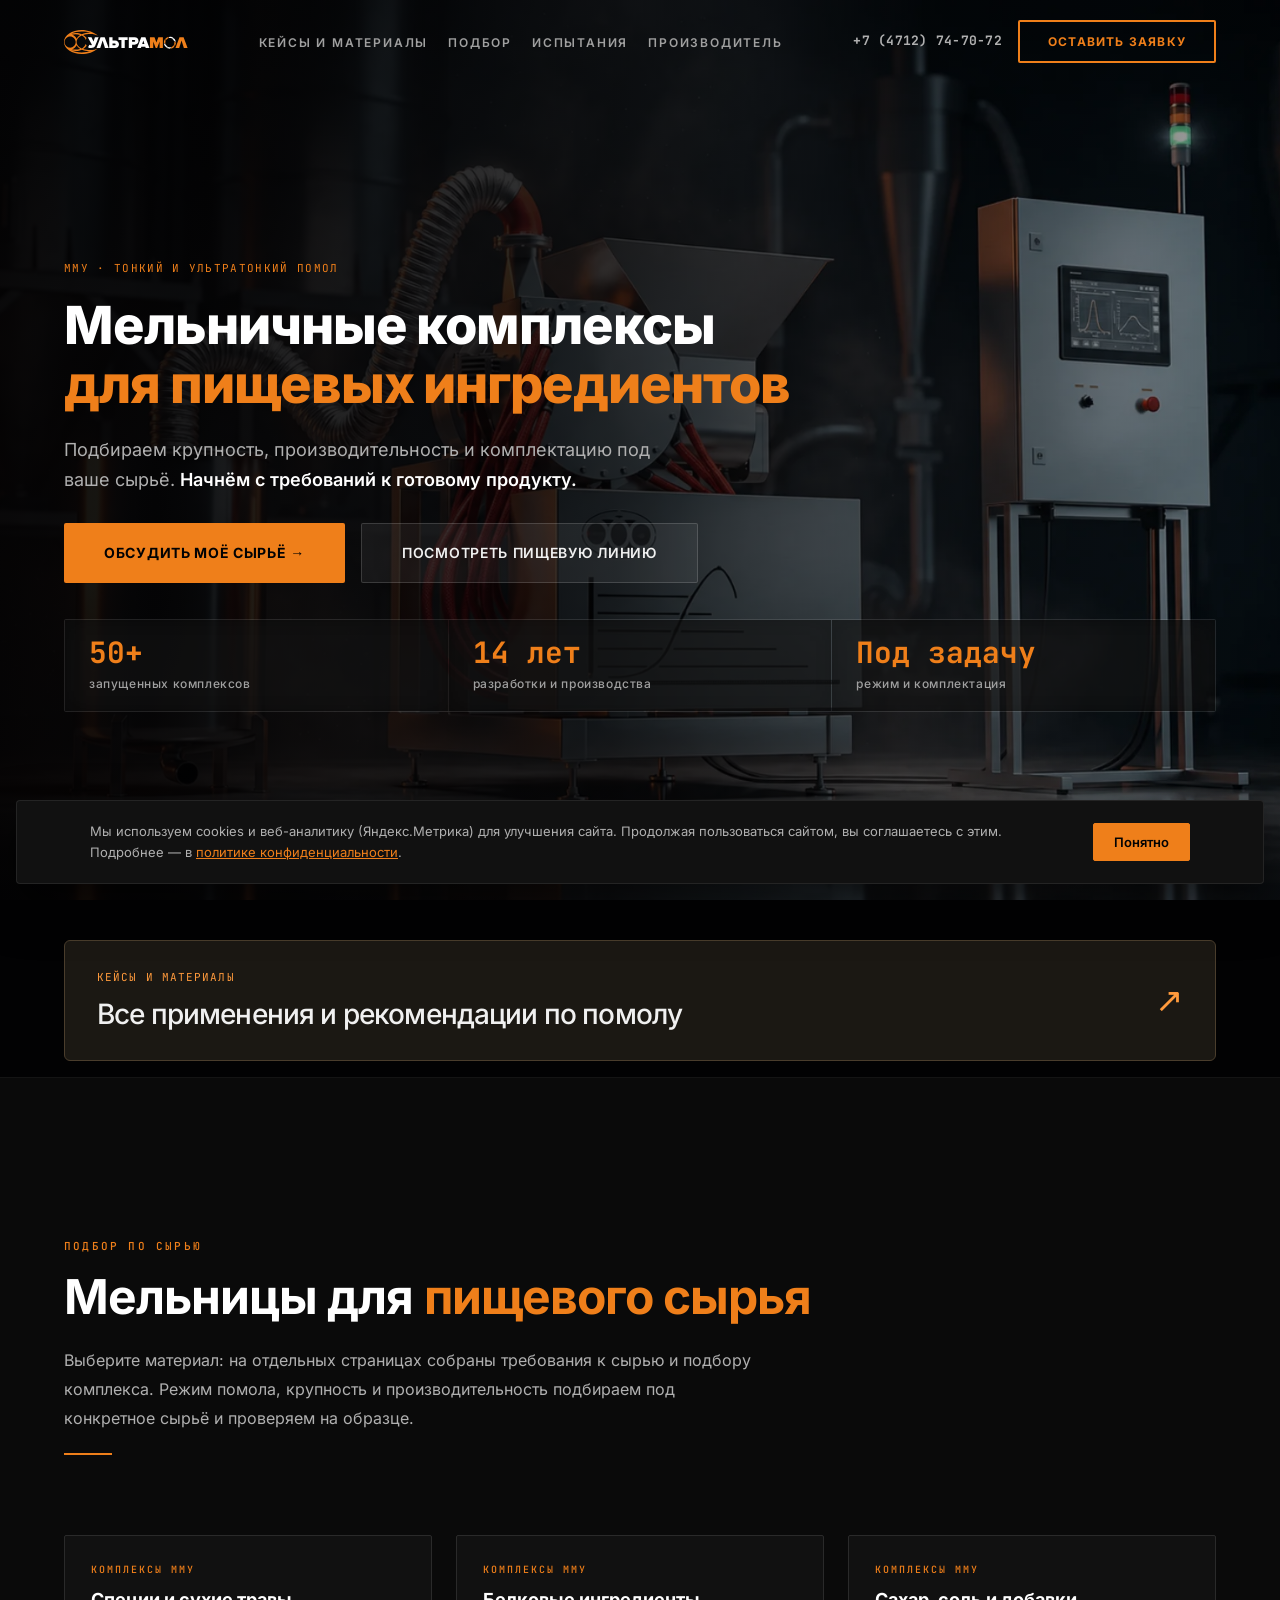
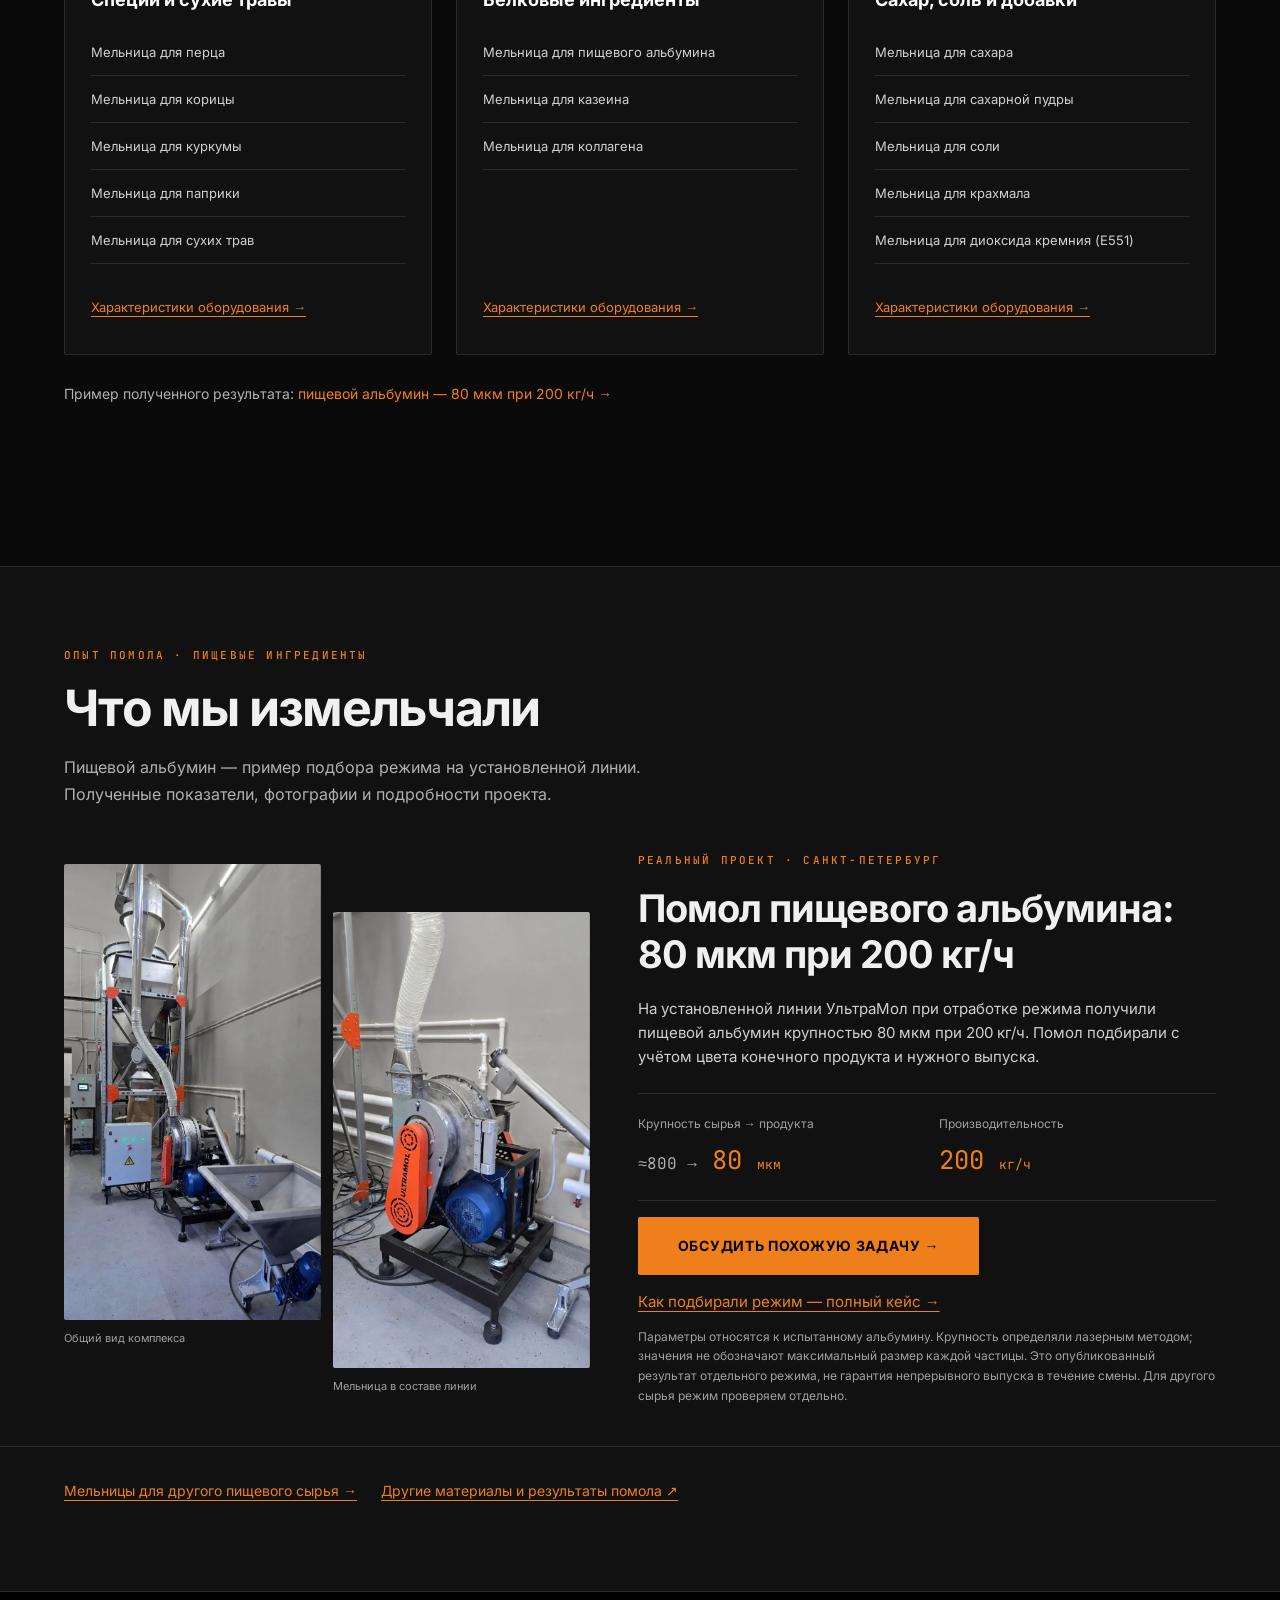
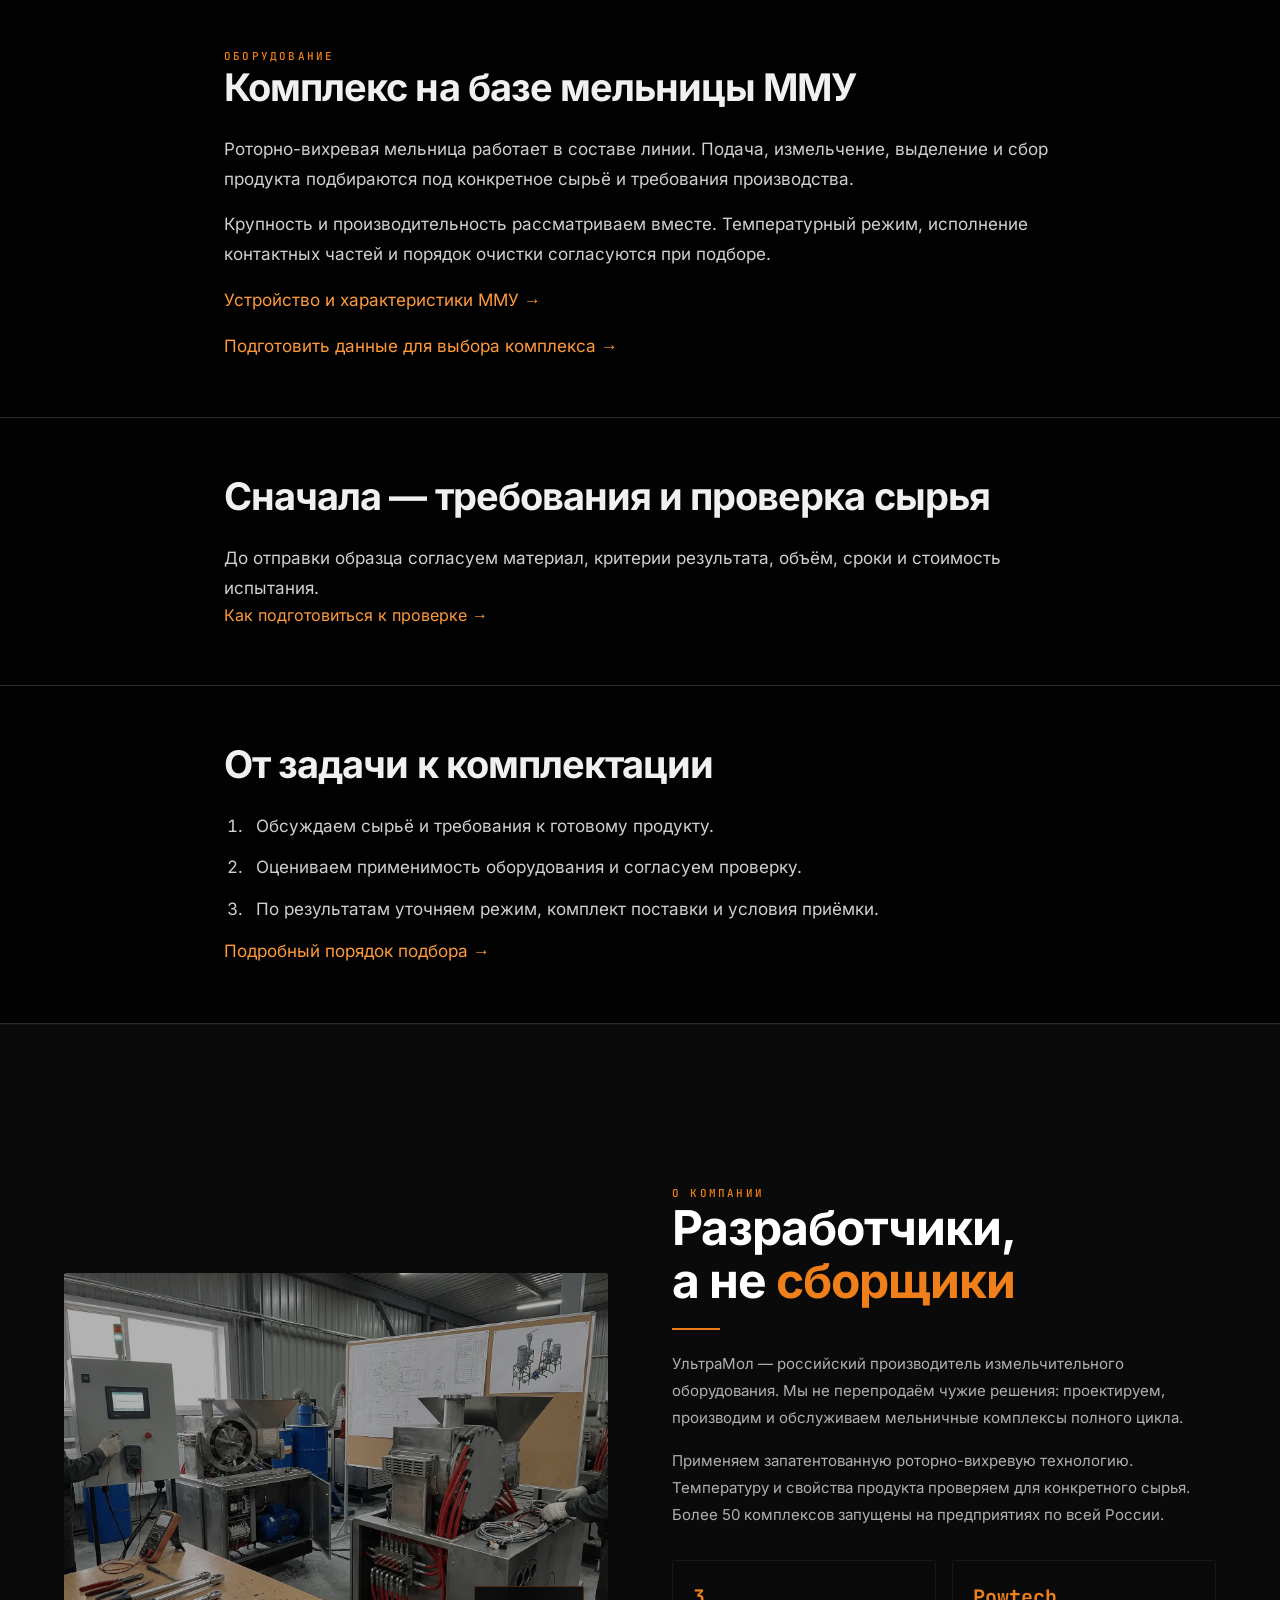
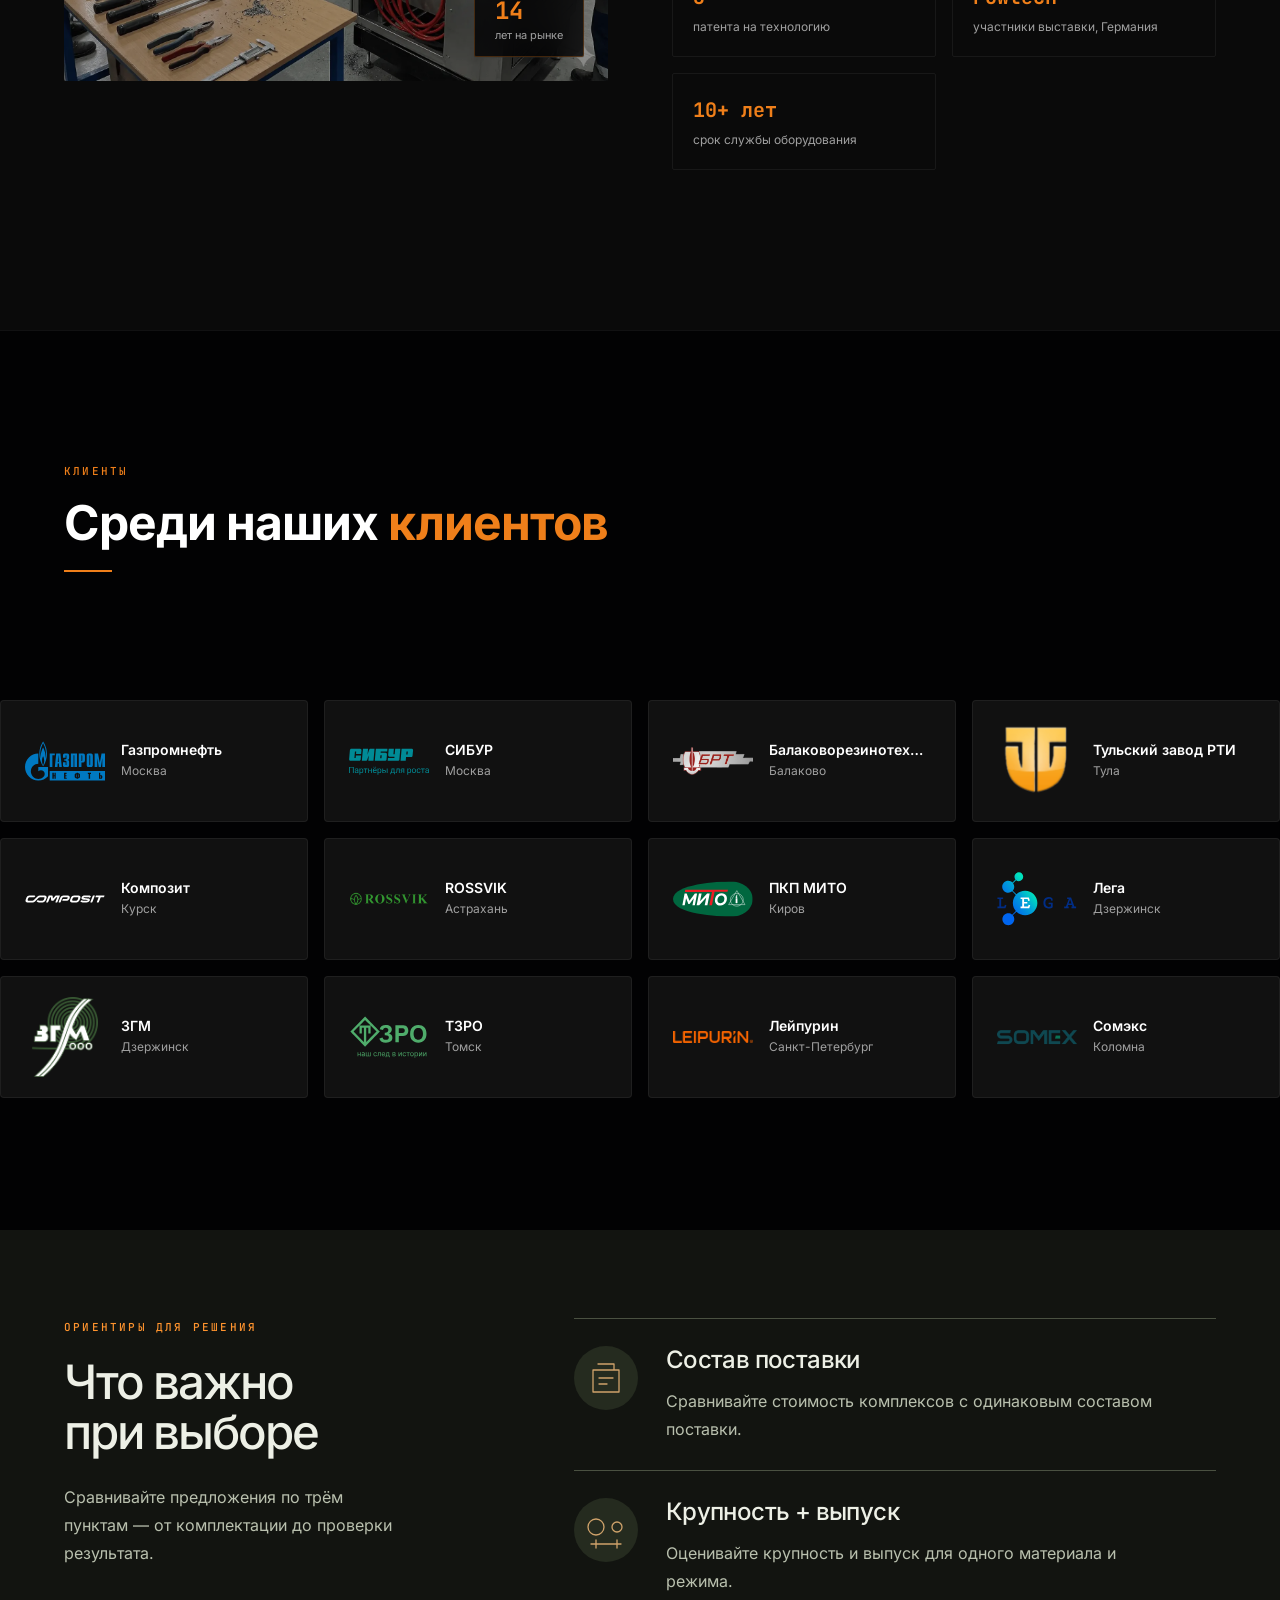
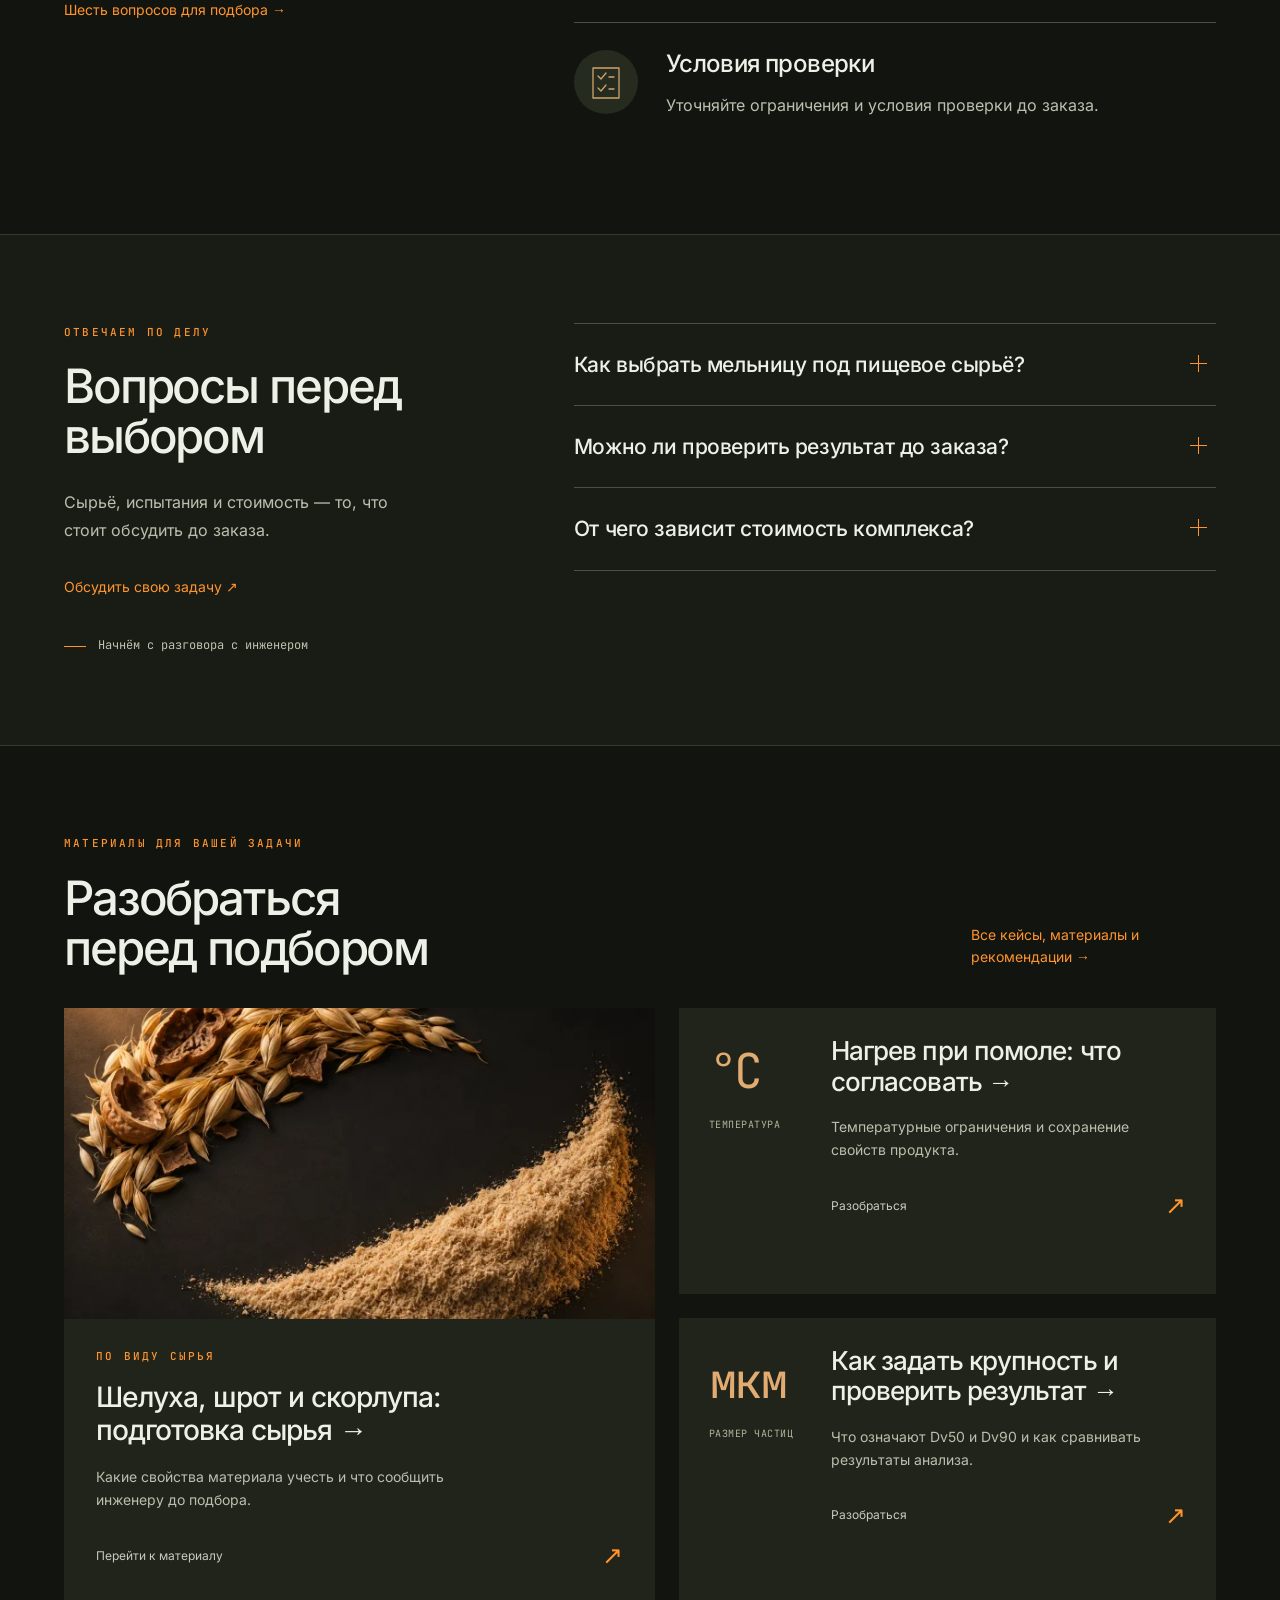
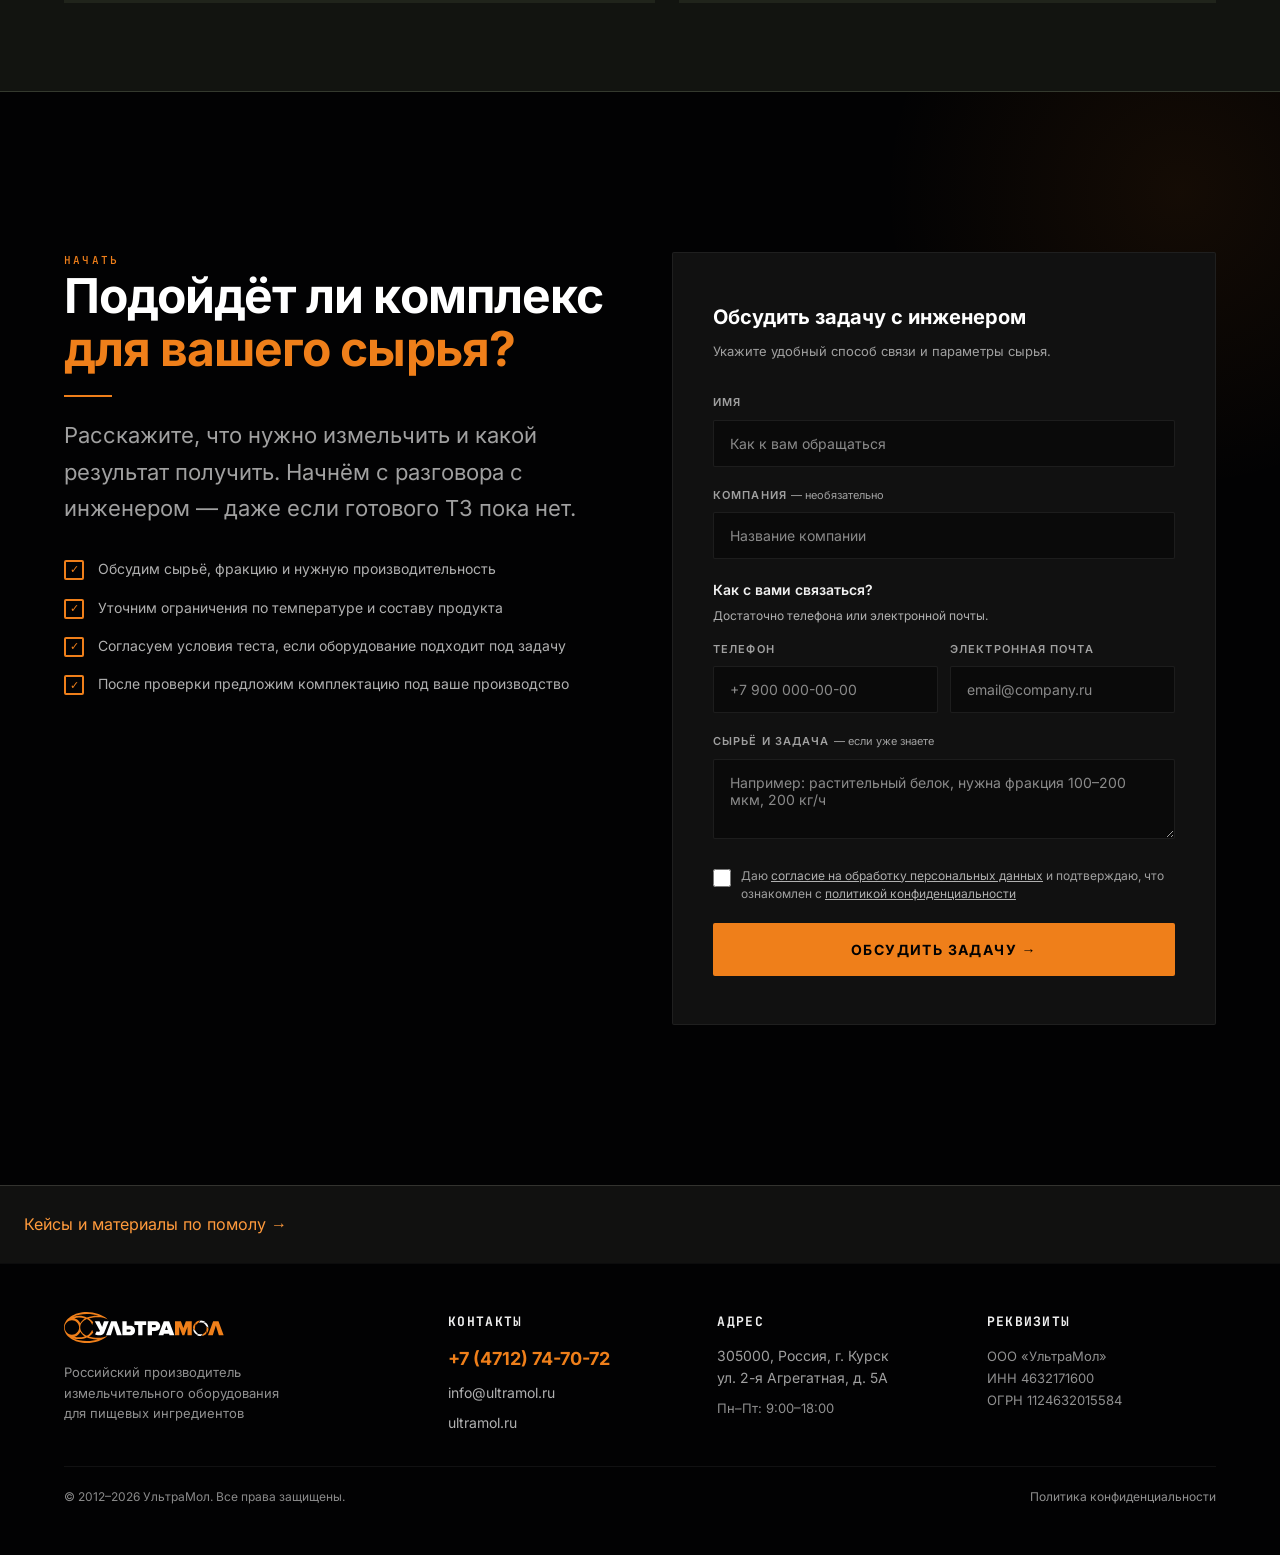
==== commit 8950aa0c: "Polish homepage selection guide and related materials" ====
--- a/index.html
+++ b/index.html
@@ -3,7 +3,7 @@
 <title>Промышленные мельницы для пищевого сырья — подбор комплекса | УльтраМол</title><meta name="description" content="Мельничные комплексы для пищевых ингредиентов: сахарная пудра, специи, соль и белковое сырьё. Подбор по крупности, выпуску и условиям производства."><link rel="canonical" href="https://pomol.ultramol.ru/">
 <meta property="og:type" content="website"><meta property="og:locale" content="ru_RU"><meta property="og:url" content="https://pomol.ultramol.ru/"><meta property="og:title" content="Промышленные мельницы для пищевого сырья — подбор комплекса | УльтраМол"><meta property="og:description" content="Мельничные комплексы для пищевых ингредиентов: сахарная пудра, специи, соль и белковое сырьё. Подбор по крупности, выпуску и условиям производства."><meta property="og:image" content="https://pomol.ultramol.ru/assets/images/hero-clean-20261110.webp">
 <link rel="icon" href="/favicon.ico"><link rel="stylesheet" href="/styles.css?v=20261110visual"><link rel="stylesheet" href="/seo.css?v=20261110c"><script src="/app.js?v=20261110" defer></script>
-<script type="application/ld+json">{"@context": "https://schema.org", "@graph": [{"@type": "Organization", "@id": "https://pomol.ultramol.ru/#org", "name": "УльтраМол", "legalName": "ООО «УльтраМол»", "url": "https://www.ultramol.ru/", "telephone": "+7 (4712) 74-70-72", "email": "info@ultramol.ru"}, {"@type": "WebPage", "@id": "https://pomol.ultramol.ru/#page", "url": "https://pomol.ultramol.ru/", "name": "Промышленные мельницы для пищевого сырья — подбор комплекса | УльтраМол", "description": "Мельничные комплексы для пищевых ингредиентов: сахарная пудра, специи, соль и белковое сырьё. Подбор по крупности, выпуску и условиям производства.", "inLanguage": "ru", "publisher": {"@id": "https://pomol.ultramol.ru/#org"}}, {"@type": "BreadcrumbList", "itemListElement": [{"@type": "ListItem", "position": 1, "name": "Пищевые мельничные комплексы", "item": "https://pomol.ultramol.ru/"}]}, {"@type": "FAQPage", "mainEntity": [{"@type": "Question", "name": "Как выбрать мельницу под пищевое сырьё?", "acceptedAnswer": {"@type": "Answer", "text": "Укажите материал, его исходное состояние, нужную крупность и выпуск. Если важны температура, цвет или аромат, добавьте эти критерии в запрос."}}, {"@type": "Question", "name": "Можно ли проверить результат до заказа?", "acceptedAnswer": {"@type": "Answer", "text": "Сначала обсудите применимость оборудования с инженером. Массу образца, сроки, стоимость и порядок испытания согласуют для конкретного сырья."}}, {"@type": "Question", "name": "От чего зависит стоимость комплекса?", "acceptedAnswer": {"@type": "Answer", "text": "От состава поставки, требований к продукту и условий производства. Комплектация и цена уточняются после обсуждения задачи."}}]}]}</script></head><body><a class="skip-link" href="#main">Перейти к содержанию</a><div id="scroll-progress" class="scroll-progress" aria-hidden="true"></div><header>
+<script type="application/ld+json">{"@context": "https://schema.org", "@graph": [{"@type": "Organization", "@id": "https://pomol.ultramol.ru/#org", "name": "УльтраМол", "legalName": "ООО «УльтраМол»", "url": "https://www.ultramol.ru/", "telephone": "+7 (4712) 74-70-72", "email": "info@ultramol.ru"}, {"@type": "WebPage", "@id": "https://pomol.ultramol.ru/#page", "url": "https://pomol.ultramol.ru/", "name": "Промышленные мельницы для пищевого сырья — подбор комплекса | УльтраМол", "description": "Мельничные комплексы для пищевых ингредиентов: сахарная пудра, специи, соль и белковое сырьё. Подбор по крупности, выпуску и условиям производства.", "inLanguage": "ru", "publisher": {"@id": "https://pomol.ultramol.ru/#org"}}, {"@type": "BreadcrumbList", "itemListElement": [{"@type": "ListItem", "position": 1, "name": "Пищевые мельничные комплексы", "item": "https://pomol.ultramol.ru/"}]}, {"@type": "FAQPage", "mainEntity": [{"@type": "Question", "name": "Как выбрать мельницу под пищевое сырьё?", "acceptedAnswer": {"@type": "Answer", "text": "Укажите материал, его исходное состояние, нужную крупность и выпуск. Если важны температура, цвет или аромат, добавьте эти критерии в запрос."}}, {"@type": "Question", "name": "Можно ли проверить результат до заказа?", "acceptedAnswer": {"@type": "Answer", "text": "Сначала обсудите применимость оборудования с инженером. Массу образца, сроки, стоимость и порядок испытания согласуют для конкретного сырья."}}, {"@type": "Question", "name": "От чего зависит стоимость комплекса?", "acceptedAnswer": {"@type": "Answer", "text": "От состава поставки, требований к продукту и условий производства. Комплектация и цена уточняются после обсуждения задачи."}}]}]}</script><link rel="stylesheet" href="/home-guide.css?v=20261110a"></head><body><a class="skip-link" href="#main">Перейти к содержанию</a><div id="scroll-progress" class="scroll-progress" aria-hidden="true"></div><header>
       <nav class="nav" id="nav" aria-label="Основная навигация">
         <div class="container nav-inner">
           <a href="/" class="nav-logo" aria-label="УльтраМол — на главную"
@@ -476,7 +476,15 @@
             </div>
           </div>
         </div>
-      </section><section class="seo-section" id="problems"><div class="container seo-reading"><h2>Что важно при выборе</h2><p id="economics">Сравнивайте стоимость комплексов с одинаковым составом поставки.</p><p id="comparison">Оценивайте крупность и выпуск для одного материала и режима.</p><p id="fears">Уточняйте ограничения и условия проверки до заказа.</p><a href="/podbor/">Шесть вопросов для подбора →</a></div></section><section class="seo-section"><div class="container seo-reading"><h2>Вопросы перед выбором</h2><details><summary>Как выбрать мельницу под пищевое сырьё?</summary><p>Укажите материал, его исходное состояние, нужную крупность и выпуск. Если важны температура, цвет или аромат, добавьте эти критерии в запрос.</p></details><details><summary>Можно ли проверить результат до заказа?</summary><p>Сначала обсудите применимость оборудования с инженером. Массу образца, сроки, стоимость и порядок испытания согласуют для конкретного сырья.</p></details><details><summary>От чего зависит стоимость комплекса?</summary><p>От состава поставки, требований к продукту и условий производства. Комплектация и цена уточняются после обсуждения задачи.</p></details></div></section><!-- seo-stage2-related --><section class="seo-section"><div class="container seo-reading"><h2>Разобраться перед подбором</h2><p><a href="/materialy/">Все кейсы, материалы и рекомендации →</a></p><p><a href="/primenenie/rastitelnoe-syre/">Шелуха, шрот и скорлупа: подготовка сырья →</a></p><p><a href="/baza-znaniy/pomol-i-nagrev/">Нагрев при помоле: что согласовать →</a></p><p><a href="/baza-znaniy/krupnost-pomola/">Как задать крупность и проверить результат →</a></p></div></section><!-- /seo-stage2-related --><section class="cta-section" id="form">
+      </section><section class="home-guide home-choice" id="problems"><div class="container guide-split"><div class="guide-heading"><p class="label">Ориентиры для решения</p><h2>Что важно при выборе</h2><p>Сравнивайте предложения по трём пунктам — от комплектации до проверки результата.</p><a href="/podbor/">Шесть вопросов для подбора →</a></div><ul class="guide-criteria"><li><span class="guide-mark" aria-hidden="true"><svg viewBox="0 0 64 64"><path d="M19 24h26v22H19zM24 18h16v6M25 32h14M25 38h8"/></svg></span><div><h3>Состав поставки</h3><p id="economics">Сравнивайте стоимость комплексов с одинаковым составом поставки.</p></div></li><li><span class="guide-mark" aria-hidden="true"><svg viewBox="0 0 64 64"><circle cx="22" cy="29" r="8"/><circle cx="43" cy="29" r="5"/><path d="M17 46h30M22 42v8M43 42v8"/></svg></span><div><h3>Крупность + выпуск</h3><p id="comparison">Оценивайте крупность и выпуск для одного материала и режима.</p></div></li><li><span class="guide-mark" aria-hidden="true"><svg viewBox="0 0 64 64"><path d="M19 18h26v30H19zM24 26l3 3 5-6M24 38l3 3 5-6M35 27h5M35 39h5"/></svg></span><div><h3>Условия проверки</h3><p id="fears">Уточняйте ограничения и условия проверки до заказа.</p></div></li></ul></div></section><section class="home-guide home-faq" id="questions"><div class="container guide-split"><div class="guide-heading"><p class="label">Отвечаем по делу</p><h2>Вопросы перед выбором</h2><p>Сырьё, испытания и стоимость — то, что стоит обсудить до заказа.</p><a href="#form">Обсудить свою задачу ↗</a><span class="guide-contact">Начнём с разговора с инженером</span></div><div class="guide-faq-list"><details><summary>Как выбрать мельницу под пищевое сырьё?</summary><p>Укажите материал, его исходное состояние, нужную крупность и выпуск. Если важны температура, цвет или аромат, добавьте эти критерии в запрос.</p></details><details><summary>Можно ли проверить результат до заказа?</summary><p>Сначала обсудите применимость оборудования с инженером. Массу образца, сроки, стоимость и порядок испытания согласуют для конкретного сырья.</p></details><details><summary>От чего зависит стоимость комплекса?</summary><p>От состава поставки, требований к продукту и условий производства. Комплектация и цена уточняются после обсуждения задачи.</p></details></div></div></section><!-- seo-stage2-related --><section class="home-guide home-resources" id="guides"><div class="container">
+<div class="guide-library-head"><div><p class="label">Материалы для вашей задачи</p><h2>Разобраться перед подбором</h2></div><a class="guide-library-link" href="/materialy/">Все кейсы, материалы и рекомендации →</a></div>
+<div class="guide-resources">
+<a class="guide-resource guide-resource-feature" href="/primenenie/rastitelnoe-syre/">
+<div class="guide-resource-image"><img src="/assets/images/material-botanical.webp" srcset="/assets/images/material-botanical-640.webp 640w, /assets/images/material-botanical.webp 1280w" sizes="(max-width:800px) 100vw, 50vw" width="1280" height="853" alt="Иллюстрация: шелуха, скорлупа и измельчённое растительное сырьё" loading="lazy" decoding="async"></div>
+<div class="guide-resource-copy"><span class="label">По виду сырья</span><h3>Шелуха, шрот и скорлупа: подготовка сырья →</h3><p>Какие свойства материала учесть и что сообщить инженеру до подбора.</p><span class="guide-resource-footer">Перейти к материалу <b aria-hidden="true">↗</b></span></div></a>
+<a class="guide-resource guide-resource-small" href="/baza-znaniy/pomol-i-nagrev/"><span class="guide-symbol" aria-hidden="true">°C<small>ТЕМПЕРАТУРА</small></span><div class="guide-resource-copy"><h3>Нагрев при помоле: что согласовать →</h3><p>Температурные ограничения и сохранение свойств продукта.</p><span class="guide-resource-footer">Разобраться <b aria-hidden="true">↗</b></span></div></a>
+<a class="guide-resource guide-resource-small" href="/baza-znaniy/krupnost-pomola/"><span class="guide-symbol" aria-hidden="true">мкм<small>РАЗМЕР ЧАСТИЦ</small></span><div class="guide-resource-copy"><h3>Как задать крупность и проверить результат →</h3><p>Что означают Dv50 и Dv90 и как сравнивать результаты анализа.</p><span class="guide-resource-footer">Разобраться <b aria-hidden="true">↗</b></span></div></a>
+</div></div></section><!-- /seo-stage2-related --><section class="cta-section" id="form">
         <div class="container">
           <div class="cta-inner">
             <div class="cta-text reveal">
--- a/home-guide.css
+++ b/home-guide.css
@@ -0,0 +1,52 @@
+/* Homepage decision guide: scoped to the three closing editorial sections. */
+main>section.home-guide{min-height:0;display:block;padding:88px 0;background:#121410;border-bottom:1px solid #34392e;scroll-margin-top:80px}
+.home-guide{--guide-ink:#edf0e6;--guide-muted:#b9c0ae;--guide-accent:#ff942e;color:var(--guide-ink)}
+.home-guide h2{font-size:clamp(32px,3.7vw,52px);line-height:1.06;letter-spacing:-.045em;font-weight:500;text-wrap:balance;margin:20px 0 26px;max-width:540px}
+.home-guide .label{color:var(--guide-accent);font-size:11px;line-height:1.7}
+.home-guide p{font-size:16px;line-height:1.75;color:var(--guide-muted)}
+.guide-split{display:grid;grid-template-columns:.85fr 1.3fr;gap:90px;align-items:start}
+.guide-heading>p:not(.label){max-width:340px;margin-bottom:30px}
+.guide-heading>a,.guide-library-link{display:inline-flex;gap:25px;align-items:center;color:var(--guide-accent);font-size:14px;line-height:1.6;text-underline-offset:5px}
+.guide-criteria{list-style:none;padding:0;margin:0;counter-reset:criteria}
+.guide-criteria>li{display:grid;grid-template-columns:68px 1fr;gap:24px;padding:27px 0;border-top:1px solid #4a5141;counter-increment:criteria}
+.guide-criteria h3{font-size:24px;line-height:1.2;font-weight:500;letter-spacing:-.025em;margin-bottom:12px}
+.guide-criteria p{margin:0;max-width:510px;scroll-margin-top:110px}
+.guide-mark{width:64px;height:64px;display:block;background:#252b1f;border-radius:50%;color:#d0a36b}
+.guide-mark svg{width:100%;height:100%;fill:none;stroke:currentColor;stroke-width:1.3;stroke-linecap:round;stroke-linejoin:round}
+main>section.home-faq{background:#191c15}
+.guide-faq-list{border-top:1px solid #4a5141}
+.guide-faq-list details{border-bottom:1px solid #4a5141;padding:0}
+.guide-faq-list summary{position:relative;list-style:none;cursor:pointer;padding:26px 52px 26px 0;font-size:21px;font-weight:500;line-height:1.4;letter-spacing:-.02em}
+.guide-faq-list summary::-webkit-details-marker{display:none}
+.guide-faq-list summary::marker{content:""}
+.guide-faq-list summary::before,.guide-faq-list summary::after{content:"";position:absolute;right:9px;top:39px;width:17px;height:1px;background:var(--guide-accent);transition:transform .2s ease-out}
+.guide-faq-list summary::after{transform:rotate(90deg)}
+.guide-faq-list details[open] summary::after{transform:rotate(0)}
+.guide-faq-list details[open] summary{color:var(--guide-accent)}
+.guide-faq-list details p{padding:0 42px 28px 0;margin:0;max-width:600px}
+.guide-contact{display:flex;align-items:center;gap:12px;margin-top:36px;font:12px/1.8 var(--mono);color:#bac3ae}
+.guide-contact::before{content:"";width:22px;height:1px;background:#ff942e;flex-shrink:0}
+.guide-library-head{display:flex;align-items:flex-end;justify-content:space-between;gap:40px;margin-bottom:35px}
+.guide-library-head h2{margin-bottom:0}
+.guide-library-link{max-width:245px;margin-bottom:4px}
+.guide-resources{display:grid;grid-template-columns:1.1fr 1fr;gap:24px}
+.guide-resource{color:var(--guide-ink);background:#20241b;position:relative;overflow:hidden;display:flex;flex-direction:column;transition:background .2s ease-out}
+.guide-resource-feature{grid-row:span 2}
+.guide-resource-image{aspect-ratio:1.9;overflow:hidden;background:#1b1c18}
+.guide-resource-image img{display:block;width:100%;height:100%;object-fit:cover;transition:transform .35s ease-out}
+.guide-resource-copy{padding:28px 32px;flex:1;display:flex;flex-direction:column}
+.guide-resource h3{font-size:clamp(22px,2.2vw,29px);line-height:1.18;font-weight:500;letter-spacing:-.035em;margin:15px 0 18px;max-width:440px}
+.guide-resource p{font-size:14px;line-height:1.65;margin:0 0 24px;max-width:400px}
+.guide-resource-footer{display:flex;justify-content:space-between;align-items:center;gap:24px;margin-top:auto;font-size:12px;color:#c6cdbd}
+.guide-resource-footer b{font-size:25px;color:var(--guide-accent);font-weight:400;transition:transform .2s ease-out}
+.guide-resource-small{display:grid;grid-template-columns:100px 1fr;padding:28px 30px;gap:22px;align-items:start}
+.guide-resource-small .guide-resource-copy{padding:0}
+.guide-symbol{font:48px/1.1 var(--mono);letter-spacing:-.07em;color:#e1ab71;padding-top:9px}
+.guide-symbol small{display:block;font:10px/1.7 var(--mono);letter-spacing:.05em;color:#abb69d;margin-top:18px}
+.guide-resource-small h3{margin-top:0;font-size:26px}
+.home-guide a:focus-visible,.home-guide summary:focus-visible{outline:2px solid var(--guide-accent);outline-offset:6px}
+@media(hover:hover) and (pointer:fine){.guide-heading>a:hover,.guide-library-link:hover{text-decoration:underline}.guide-faq-list summary:hover{color:var(--guide-accent)}.guide-resource:hover{background:#2a3022}.guide-resource:hover img{transform:scale(1.035)}.guide-resource:hover .guide-resource-footer b{transform:translate(2px,-2px)}}
+@media(max-width:1100px){.guide-split{gap:48px;grid-template-columns:.8fr 1.2fr}.guide-resource-small{grid-template-columns:65px 1fr;gap:16px;padding:26px}.guide-symbol{font-size:37px}.guide-resource-small h3{font-size:24px}}
+@media(max-width:800px){main>section.home-guide{padding:54px 0}.guide-split{grid-template-columns:1fr;gap:36px}.home-guide h2{max-width:600px;font-size:40px}.guide-heading>p:not(.label){max-width:560px;margin-bottom:22px}.guide-contact{margin-top:24px}.guide-library-head{display:block}.guide-library-link{max-width:none;margin-top:24px}.guide-resources{grid-template-columns:1fr;gap:18px}.guide-resource-feature{grid-row:auto}.guide-resource-image{aspect-ratio:2.2}.guide-resource-small{grid-template-columns:85px 1fr;padding:28px 32px}.guide-symbol{font-size:44px}.guide-criteria>li{grid-template-columns:56px 1fr;gap:22px}.guide-mark{width:54px;height:54px}}
+@media(max-width:420px){.home-guide h2{font-size:34px}.guide-criteria>li{grid-template-columns:44px 1fr;gap:18px;padding:25px 0}.guide-mark{width:42px;height:42px}.guide-criteria h3{font-size:22px}.guide-criteria p{font-size:15px}.guide-faq-list summary{font-size:19px;padding:23px 38px 23px 0}.guide-faq-list summary::before,.guide-faq-list summary::after{right:4px;top:35px}.guide-faq-list details p{padding-right:0;font-size:15px}.guide-resource-copy{padding:24px}.guide-resource-small{grid-template-columns:1fr;padding:24px;gap:22px}.guide-symbol{display:flex;gap:20px;align-items:center;font-size:36px;padding:0}.guide-symbol small{margin:0}.guide-resource-small h3{font-size:25px}.guide-resource-image{aspect-ratio:1.7}}
+@media(prefers-reduced-motion:reduce){.home-guide *, .home-guide *::before, .home-guide *::after{transition:none!important}.guide-resource:hover img,.guide-resource:hover .guide-resource-footer b{transform:none}}
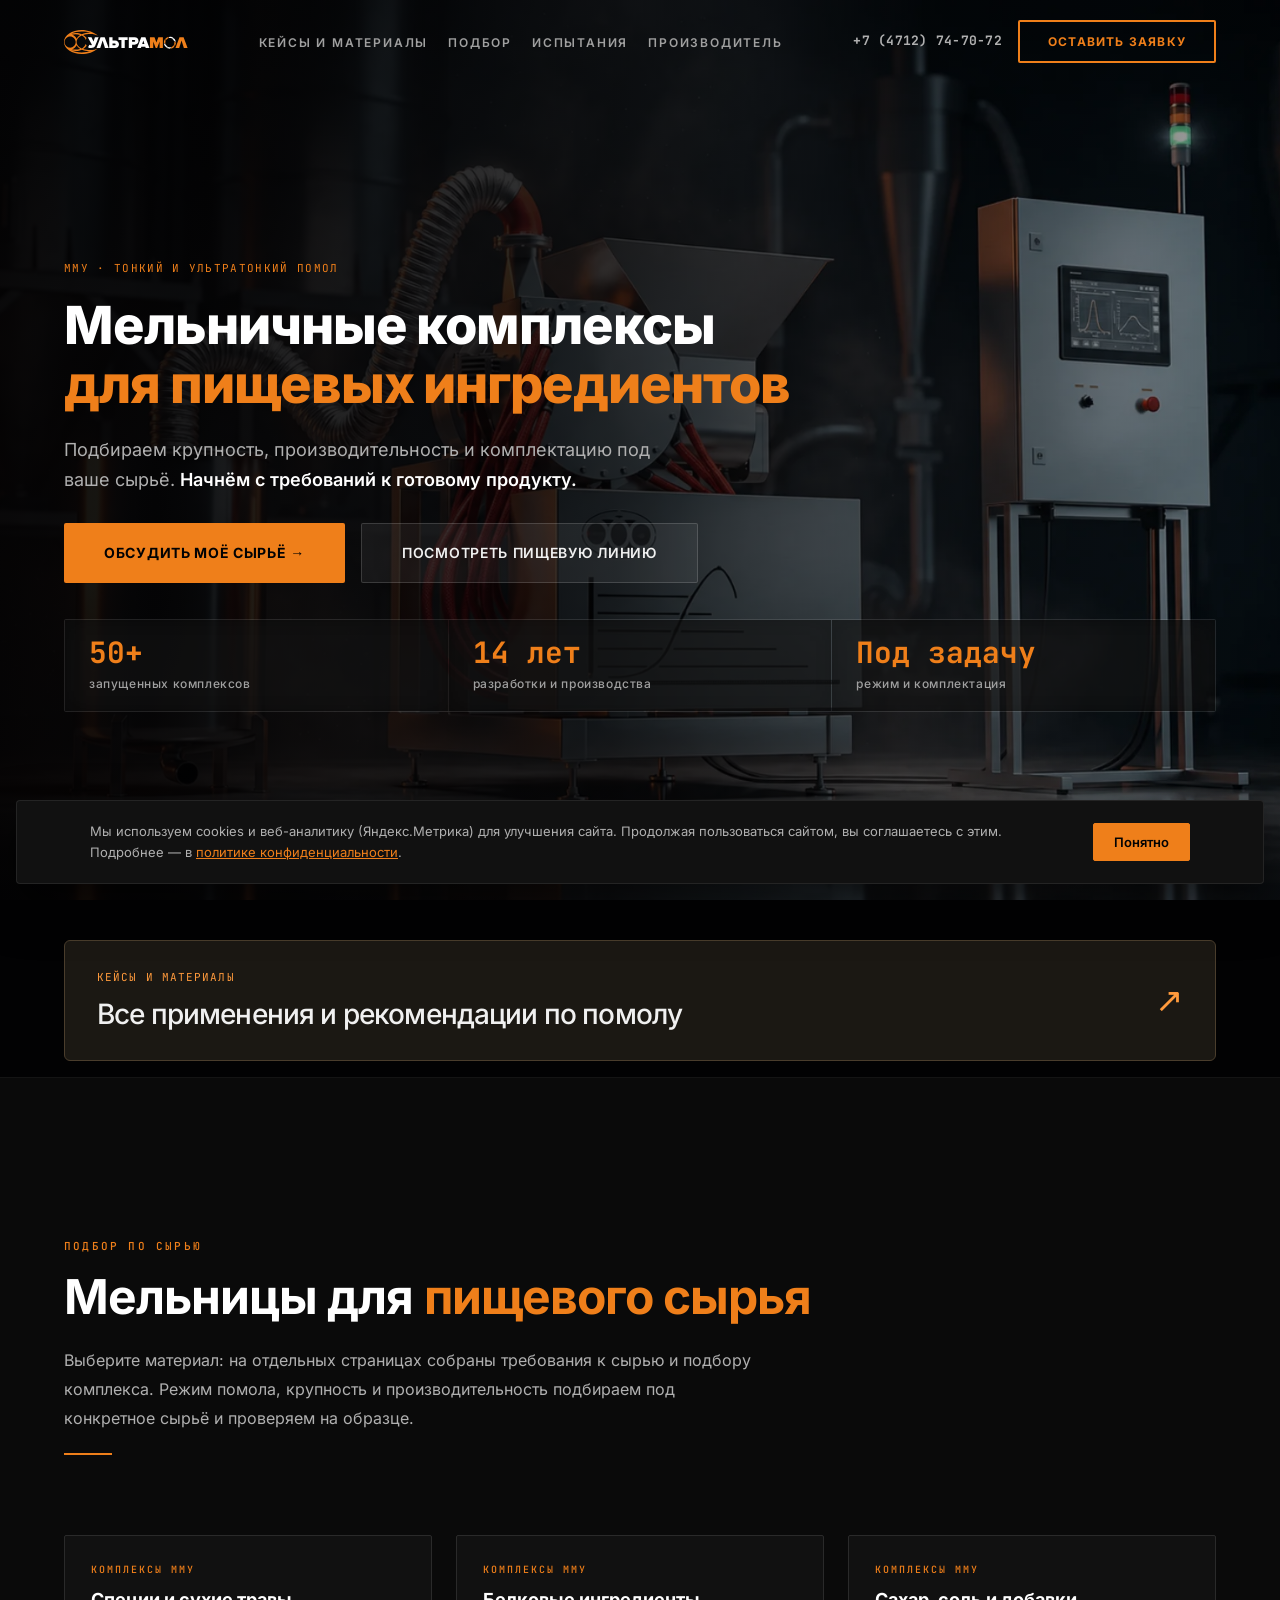
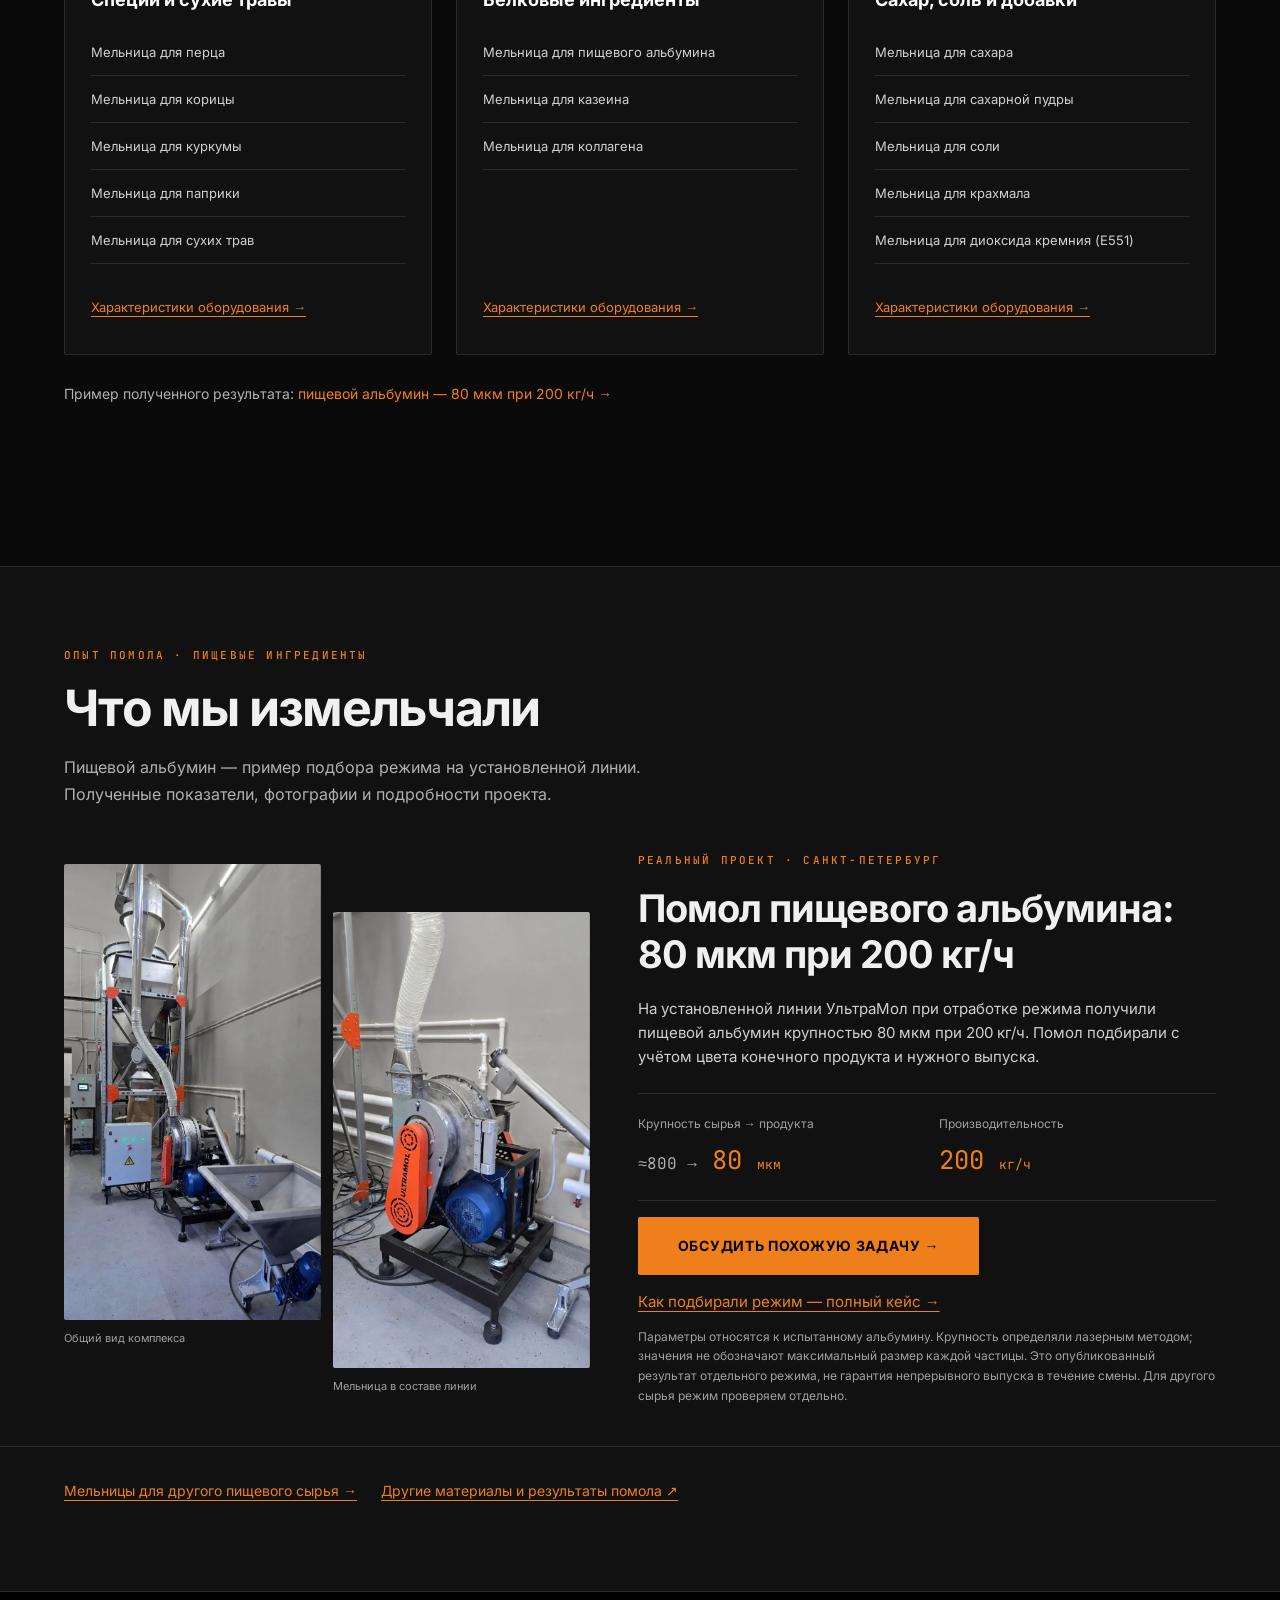
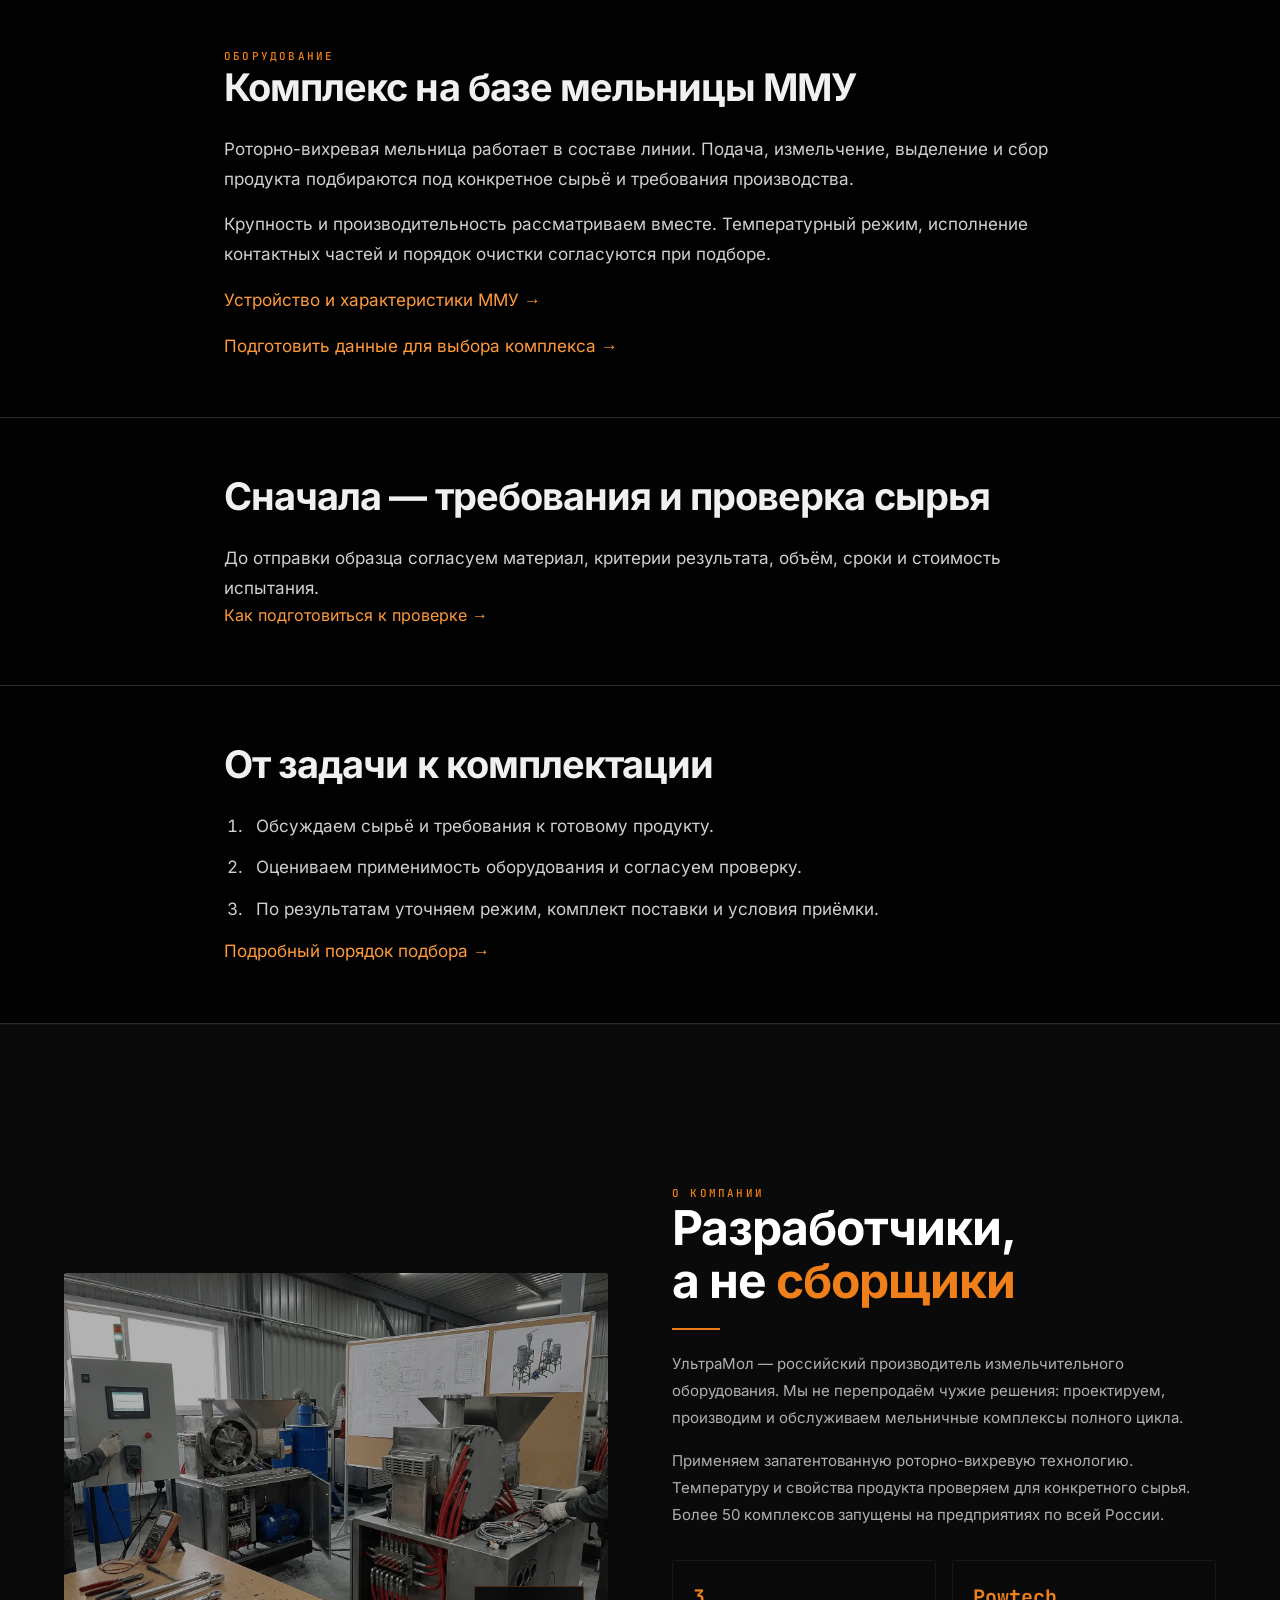
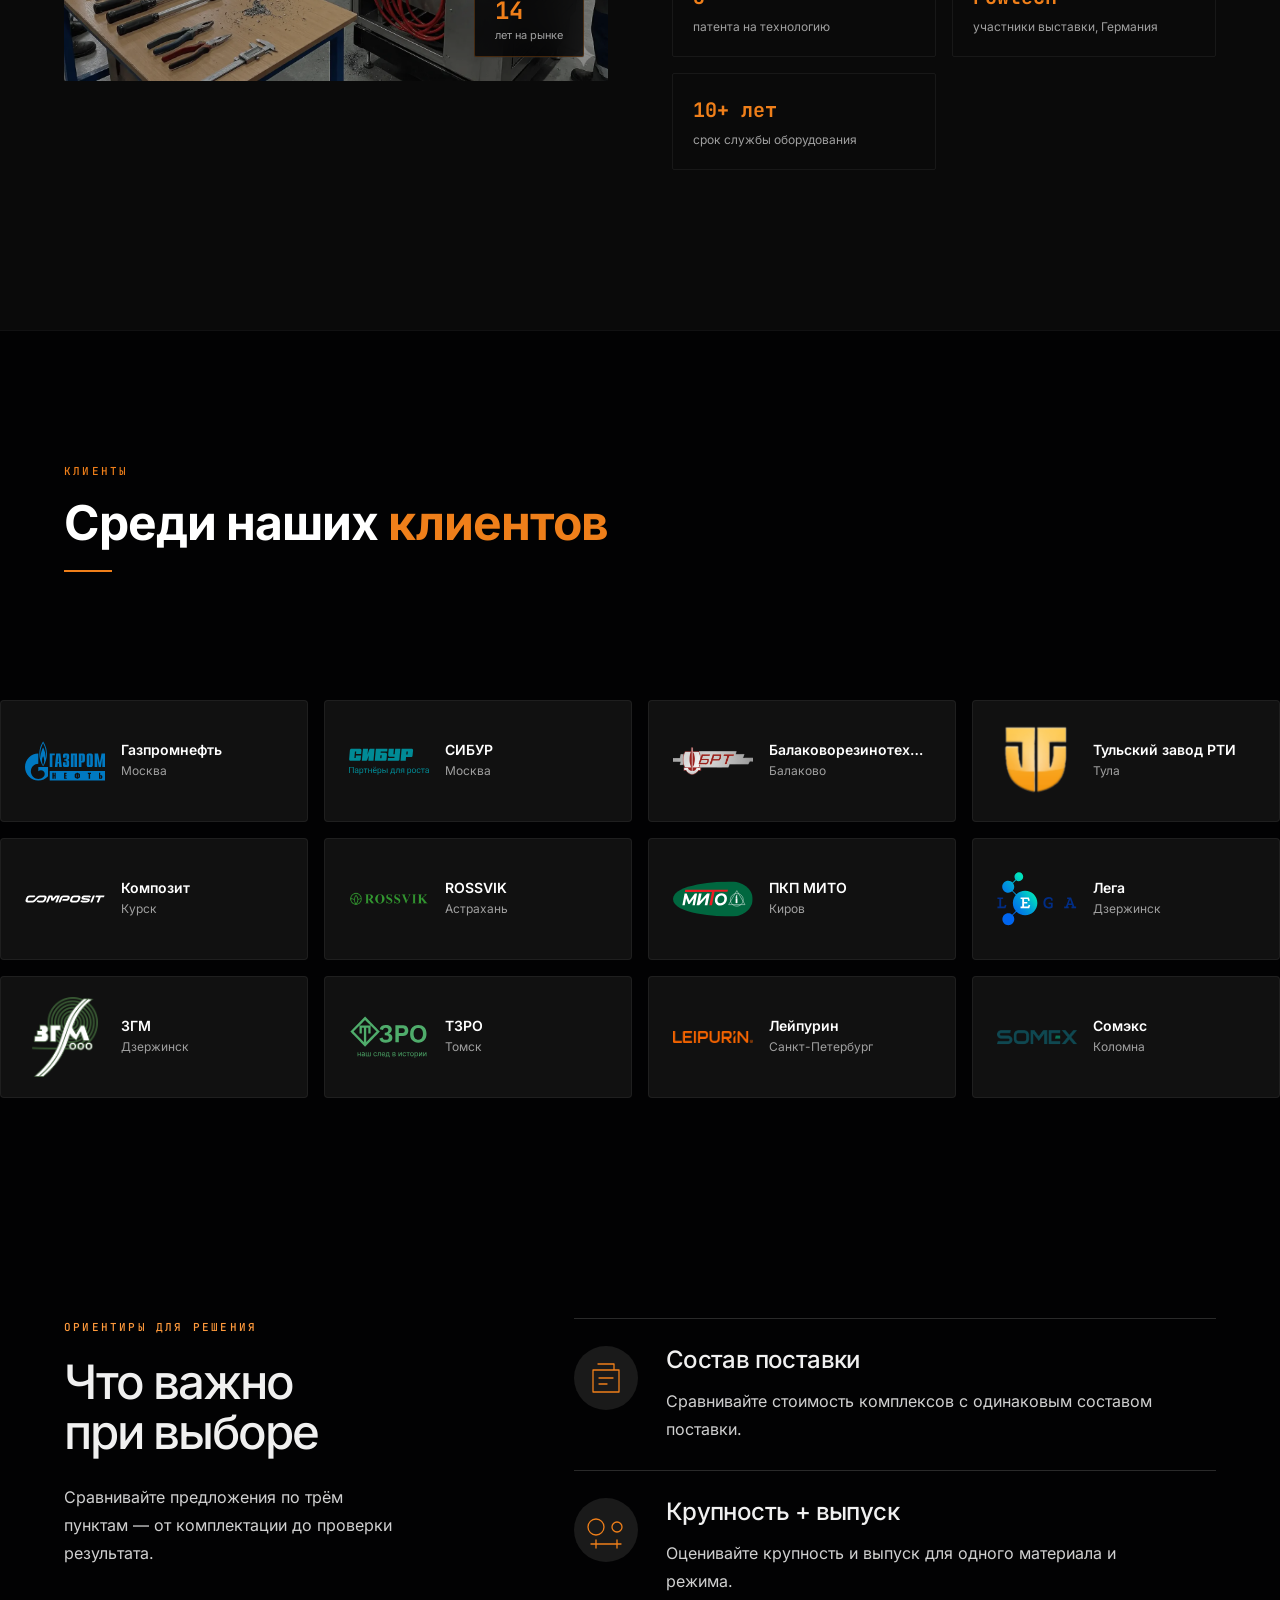
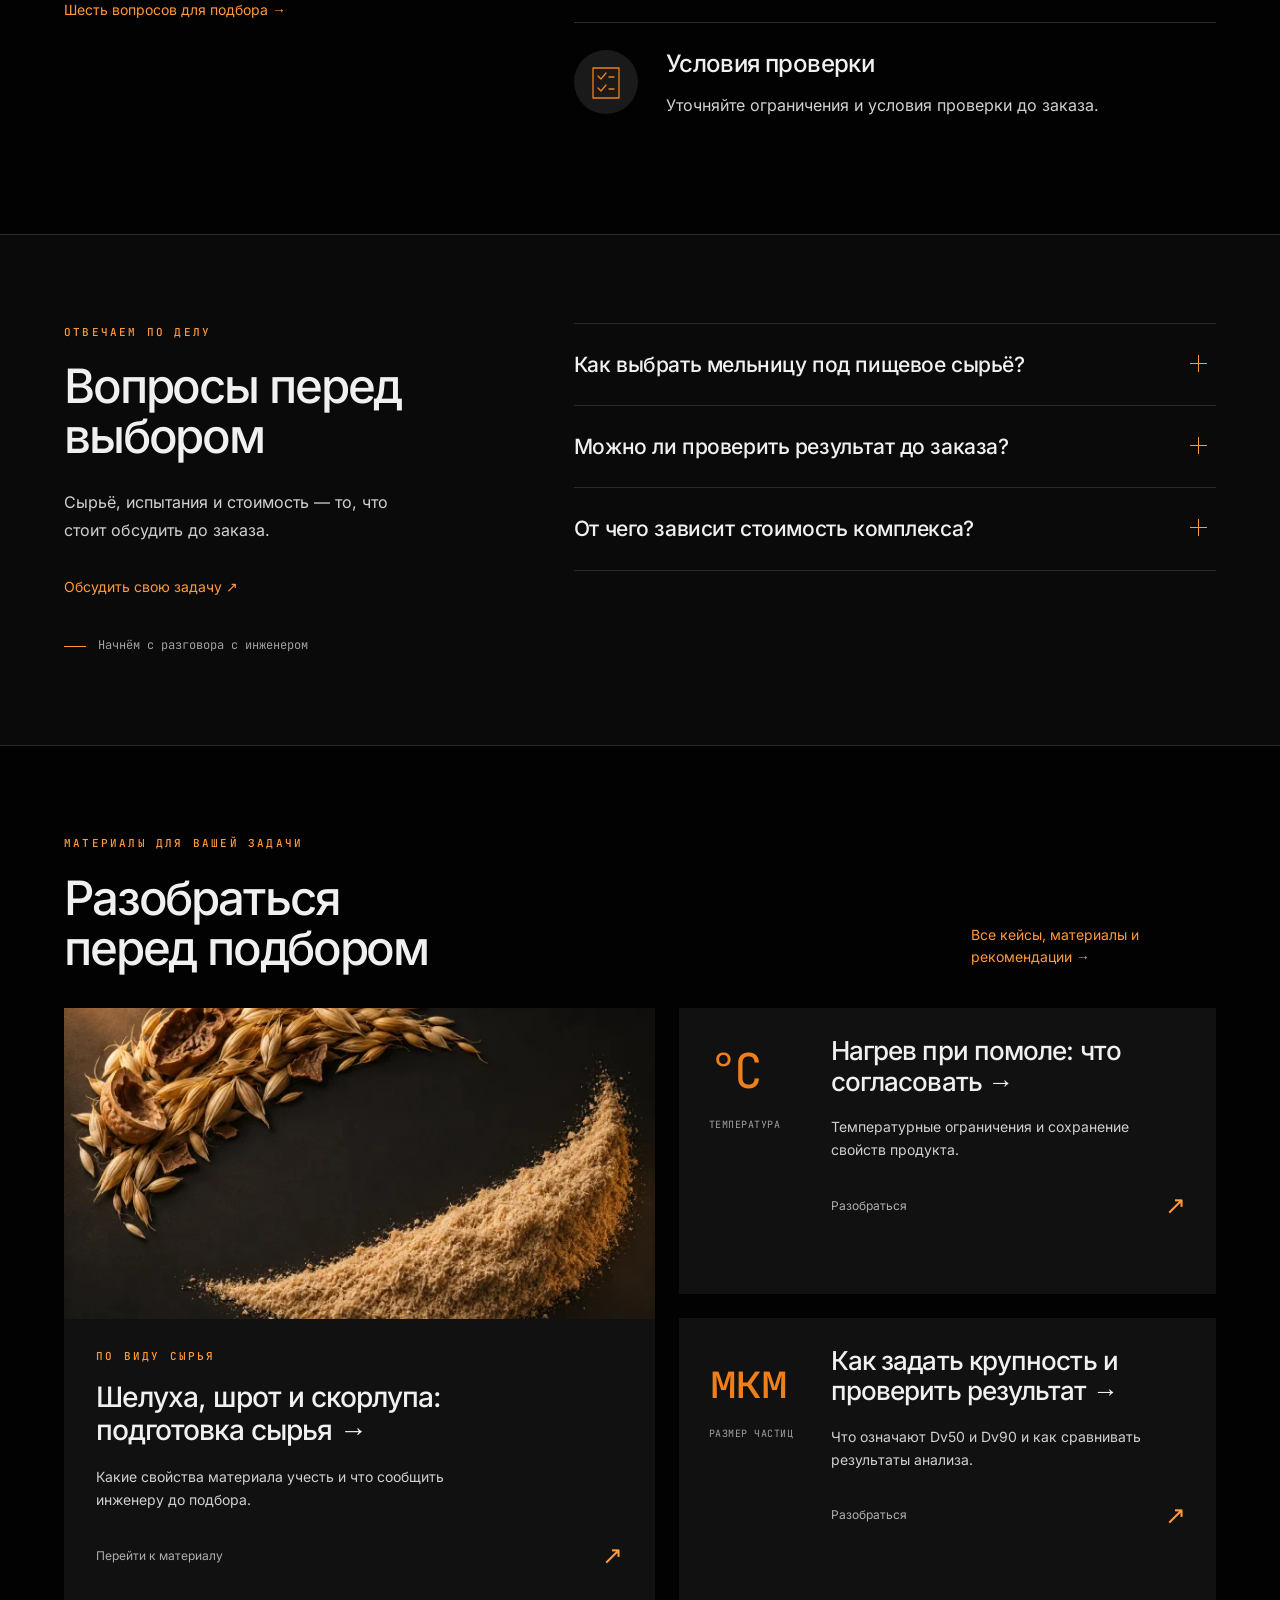
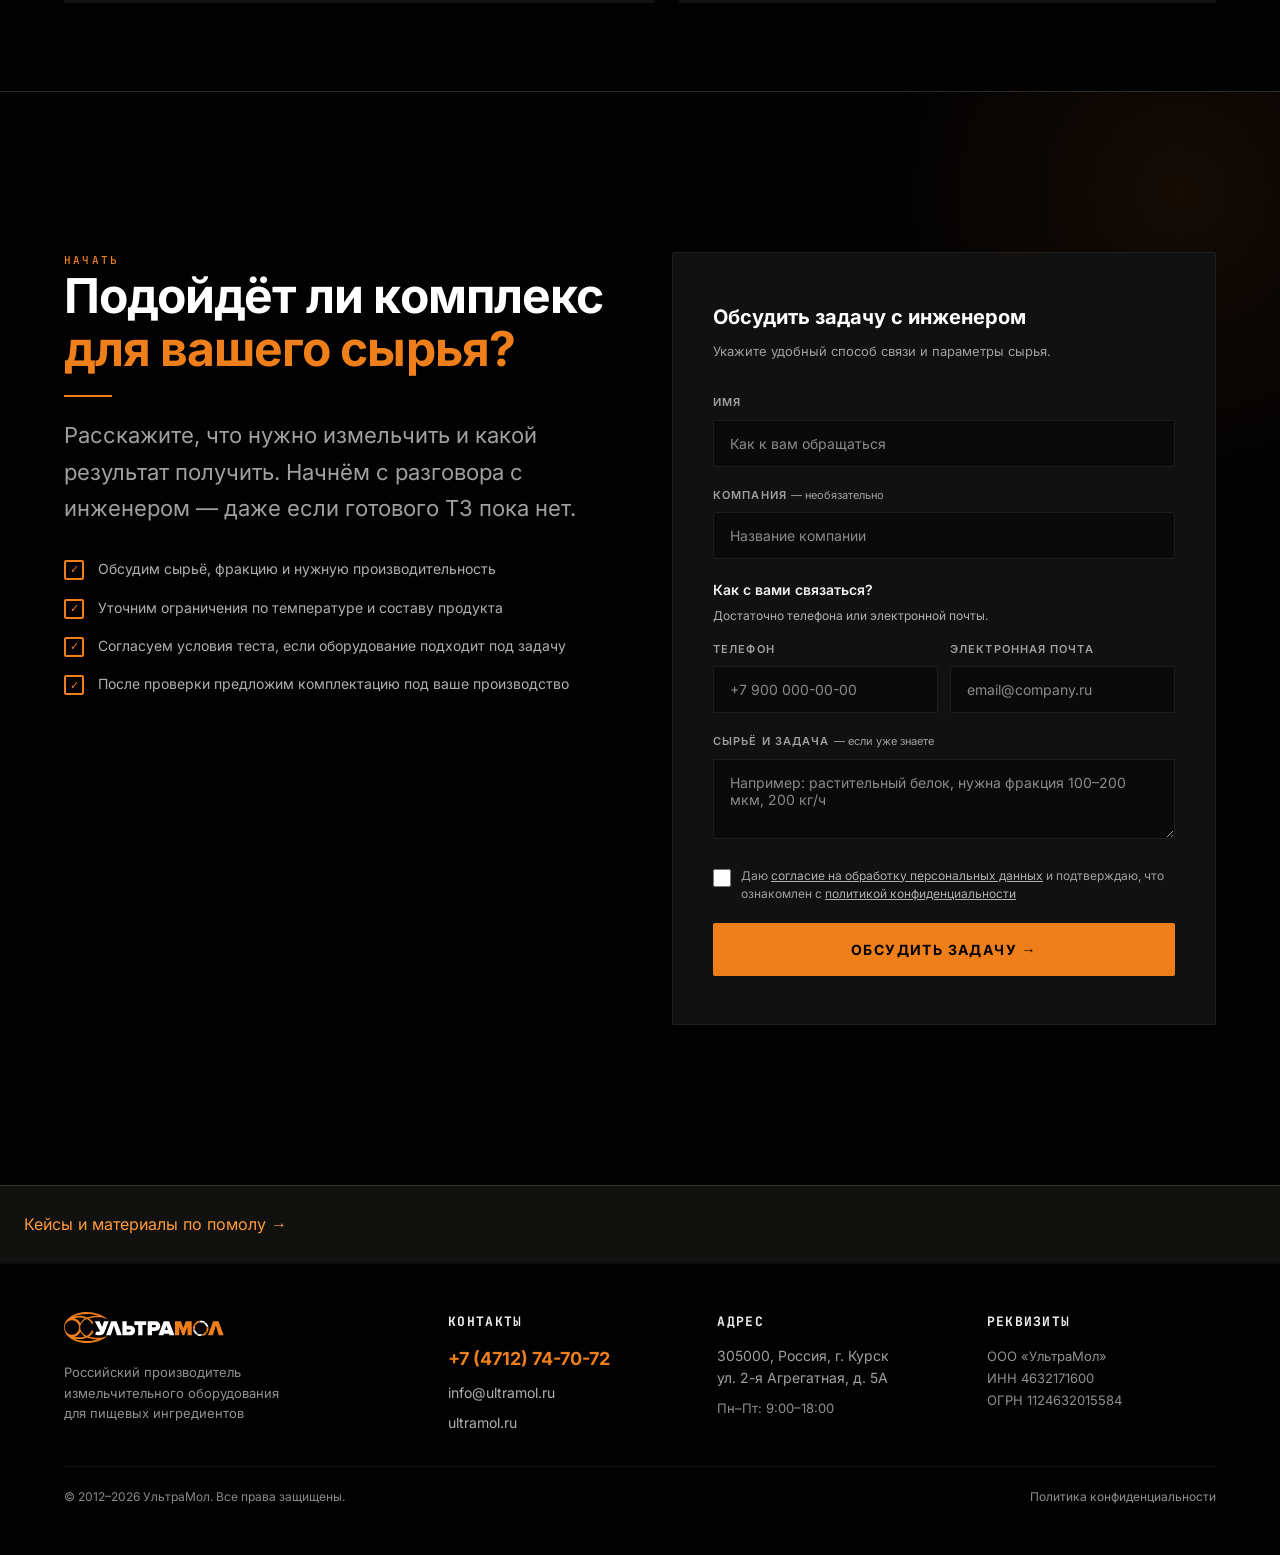
==== commit 599d6099: "Unify homepage palette and clarify library case navigation" ====
--- a/index.html
+++ b/index.html
@@ -3,7 +3,7 @@
 <title>Промышленные мельницы для пищевого сырья — подбор комплекса | УльтраМол</title><meta name="description" content="Мельничные комплексы для пищевых ингредиентов: сахарная пудра, специи, соль и белковое сырьё. Подбор по крупности, выпуску и условиям производства."><link rel="canonical" href="https://pomol.ultramol.ru/">
 <meta property="og:type" content="website"><meta property="og:locale" content="ru_RU"><meta property="og:url" content="https://pomol.ultramol.ru/"><meta property="og:title" content="Промышленные мельницы для пищевого сырья — подбор комплекса | УльтраМол"><meta property="og:description" content="Мельничные комплексы для пищевых ингредиентов: сахарная пудра, специи, соль и белковое сырьё. Подбор по крупности, выпуску и условиям производства."><meta property="og:image" content="https://pomol.ultramol.ru/assets/images/hero-clean-20261110.webp">
 <link rel="icon" href="/favicon.ico"><link rel="stylesheet" href="/styles.css?v=20261110visual"><link rel="stylesheet" href="/seo.css?v=20261110c"><script src="/app.js?v=20261110" defer></script>
-<script type="application/ld+json">{"@context": "https://schema.org", "@graph": [{"@type": "Organization", "@id": "https://pomol.ultramol.ru/#org", "name": "УльтраМол", "legalName": "ООО «УльтраМол»", "url": "https://www.ultramol.ru/", "telephone": "+7 (4712) 74-70-72", "email": "info@ultramol.ru"}, {"@type": "WebPage", "@id": "https://pomol.ultramol.ru/#page", "url": "https://pomol.ultramol.ru/", "name": "Промышленные мельницы для пищевого сырья — подбор комплекса | УльтраМол", "description": "Мельничные комплексы для пищевых ингредиентов: сахарная пудра, специи, соль и белковое сырьё. Подбор по крупности, выпуску и условиям производства.", "inLanguage": "ru", "publisher": {"@id": "https://pomol.ultramol.ru/#org"}}, {"@type": "BreadcrumbList", "itemListElement": [{"@type": "ListItem", "position": 1, "name": "Пищевые мельничные комплексы", "item": "https://pomol.ultramol.ru/"}]}, {"@type": "FAQPage", "mainEntity": [{"@type": "Question", "name": "Как выбрать мельницу под пищевое сырьё?", "acceptedAnswer": {"@type": "Answer", "text": "Укажите материал, его исходное состояние, нужную крупность и выпуск. Если важны температура, цвет или аромат, добавьте эти критерии в запрос."}}, {"@type": "Question", "name": "Можно ли проверить результат до заказа?", "acceptedAnswer": {"@type": "Answer", "text": "Сначала обсудите применимость оборудования с инженером. Массу образца, сроки, стоимость и порядок испытания согласуют для конкретного сырья."}}, {"@type": "Question", "name": "От чего зависит стоимость комплекса?", "acceptedAnswer": {"@type": "Answer", "text": "От состава поставки, требований к продукту и условий производства. Комплектация и цена уточняются после обсуждения задачи."}}]}]}</script><link rel="stylesheet" href="/home-guide.css?v=20261110a"></head><body><a class="skip-link" href="#main">Перейти к содержанию</a><div id="scroll-progress" class="scroll-progress" aria-hidden="true"></div><header>
+<script type="application/ld+json">{"@context": "https://schema.org", "@graph": [{"@type": "Organization", "@id": "https://pomol.ultramol.ru/#org", "name": "УльтраМол", "legalName": "ООО «УльтраМол»", "url": "https://www.ultramol.ru/", "telephone": "+7 (4712) 74-70-72", "email": "info@ultramol.ru"}, {"@type": "WebPage", "@id": "https://pomol.ultramol.ru/#page", "url": "https://pomol.ultramol.ru/", "name": "Промышленные мельницы для пищевого сырья — подбор комплекса | УльтраМол", "description": "Мельничные комплексы для пищевых ингредиентов: сахарная пудра, специи, соль и белковое сырьё. Подбор по крупности, выпуску и условиям производства.", "inLanguage": "ru", "publisher": {"@id": "https://pomol.ultramol.ru/#org"}}, {"@type": "BreadcrumbList", "itemListElement": [{"@type": "ListItem", "position": 1, "name": "Пищевые мельничные комплексы", "item": "https://pomol.ultramol.ru/"}]}, {"@type": "FAQPage", "mainEntity": [{"@type": "Question", "name": "Как выбрать мельницу под пищевое сырьё?", "acceptedAnswer": {"@type": "Answer", "text": "Укажите материал, его исходное состояние, нужную крупность и выпуск. Если важны температура, цвет или аромат, добавьте эти критерии в запрос."}}, {"@type": "Question", "name": "Можно ли проверить результат до заказа?", "acceptedAnswer": {"@type": "Answer", "text": "Сначала обсудите применимость оборудования с инженером. Массу образца, сроки, стоимость и порядок испытания согласуют для конкретного сырья."}}, {"@type": "Question", "name": "От чего зависит стоимость комплекса?", "acceptedAnswer": {"@type": "Answer", "text": "От состава поставки, требований к продукту и условий производства. Комплектация и цена уточняются после обсуждения задачи."}}]}]}</script><link rel="stylesheet" href="/home-guide.css?v=20261110b"></head><body><a class="skip-link" href="#main">Перейти к содержанию</a><div id="scroll-progress" class="scroll-progress" aria-hidden="true"></div><header>
       <nav class="nav" id="nav" aria-label="Основная навигация">
         <div class="container nav-inner">
           <a href="/" class="nav-logo" aria-label="УльтраМол — на главную"
--- a/home-guide.css
+++ b/home-guide.css
@@ -1,6 +1,6 @@
 /* Homepage decision guide: scoped to the three closing editorial sections. */
-main>section.home-guide{min-height:0;display:block;padding:88px 0;background:#121410;border-bottom:1px solid #34392e;scroll-margin-top:80px}
-.home-guide{--guide-ink:#edf0e6;--guide-muted:#b9c0ae;--guide-accent:#ff942e;color:var(--guide-ink)}
+main>section.home-guide{min-height:0;display:block;padding:88px 0;background:var(--black);border-bottom:1px solid var(--gray-800);scroll-margin-top:80px}
+.home-guide{--guide-ink:var(--white);--guide-muted:var(--gray-200);--guide-accent:var(--orange-bright);color:var(--guide-ink)}
 .home-guide h2{font-size:clamp(32px,3.7vw,52px);line-height:1.06;letter-spacing:-.045em;font-weight:500;text-wrap:balance;margin:20px 0 26px;max-width:540px}
 .home-guide .label{color:var(--guide-accent);font-size:11px;line-height:1.7}
 .home-guide p{font-size:16px;line-height:1.75;color:var(--guide-muted)}
@@ -8,14 +8,14 @@
 .guide-heading>p:not(.label){max-width:340px;margin-bottom:30px}
 .guide-heading>a,.guide-library-link{display:inline-flex;gap:25px;align-items:center;color:var(--guide-accent);font-size:14px;line-height:1.6;text-underline-offset:5px}
 .guide-criteria{list-style:none;padding:0;margin:0;counter-reset:criteria}
-.guide-criteria>li{display:grid;grid-template-columns:68px 1fr;gap:24px;padding:27px 0;border-top:1px solid #4a5141;counter-increment:criteria}
+.guide-criteria>li{display:grid;grid-template-columns:68px 1fr;gap:24px;padding:27px 0;border-top:1px solid var(--gray-800);counter-increment:criteria}
 .guide-criteria h3{font-size:24px;line-height:1.2;font-weight:500;letter-spacing:-.025em;margin-bottom:12px}
 .guide-criteria p{margin:0;max-width:510px;scroll-margin-top:110px}
-.guide-mark{width:64px;height:64px;display:block;background:#252b1f;border-radius:50%;color:#d0a36b}
+.guide-mark{width:64px;height:64px;display:block;background:var(--black-elevated);border-radius:50%;color:var(--orange)}
 .guide-mark svg{width:100%;height:100%;fill:none;stroke:currentColor;stroke-width:1.3;stroke-linecap:round;stroke-linejoin:round}
-main>section.home-faq{background:#191c15}
-.guide-faq-list{border-top:1px solid #4a5141}
-.guide-faq-list details{border-bottom:1px solid #4a5141;padding:0}
+main>section.home-faq{background:var(--black-rich)}
+.guide-faq-list{border-top:1px solid var(--gray-800)}
+.guide-faq-list details{border-bottom:1px solid var(--gray-800);padding:0}
 .guide-faq-list summary{position:relative;list-style:none;cursor:pointer;padding:26px 52px 26px 0;font-size:21px;font-weight:500;line-height:1.4;letter-spacing:-.02em}
 .guide-faq-list summary::-webkit-details-marker{display:none}
 .guide-faq-list summary::marker{content:""}
@@ -24,28 +24,28 @@
 .guide-faq-list details[open] summary::after{transform:rotate(0)}
 .guide-faq-list details[open] summary{color:var(--guide-accent)}
 .guide-faq-list details p{padding:0 42px 28px 0;margin:0;max-width:600px}
-.guide-contact{display:flex;align-items:center;gap:12px;margin-top:36px;font:12px/1.8 var(--mono);color:#bac3ae}
-.guide-contact::before{content:"";width:22px;height:1px;background:#ff942e;flex-shrink:0}
+.guide-contact{display:flex;align-items:center;gap:12px;margin-top:36px;font:12px/1.8 var(--mono);color:var(--gray-400)}
+.guide-contact::before{content:"";width:22px;height:1px;background:var(--orange-bright);flex-shrink:0}
 .guide-library-head{display:flex;align-items:flex-end;justify-content:space-between;gap:40px;margin-bottom:35px}
 .guide-library-head h2{margin-bottom:0}
 .guide-library-link{max-width:245px;margin-bottom:4px}
 .guide-resources{display:grid;grid-template-columns:1.1fr 1fr;gap:24px}
-.guide-resource{color:var(--guide-ink);background:#20241b;position:relative;overflow:hidden;display:flex;flex-direction:column;transition:background .2s ease-out}
+.guide-resource{color:var(--guide-ink);background:var(--black-card);position:relative;overflow:hidden;display:flex;flex-direction:column;transition:background .2s ease-out}
 .guide-resource-feature{grid-row:span 2}
-.guide-resource-image{aspect-ratio:1.9;overflow:hidden;background:#1b1c18}
+.guide-resource-image{aspect-ratio:1.9;overflow:hidden;background:var(--black-card)}
 .guide-resource-image img{display:block;width:100%;height:100%;object-fit:cover;transition:transform .35s ease-out}
 .guide-resource-copy{padding:28px 32px;flex:1;display:flex;flex-direction:column}
 .guide-resource h3{font-size:clamp(22px,2.2vw,29px);line-height:1.18;font-weight:500;letter-spacing:-.035em;margin:15px 0 18px;max-width:440px}
 .guide-resource p{font-size:14px;line-height:1.65;margin:0 0 24px;max-width:400px}
-.guide-resource-footer{display:flex;justify-content:space-between;align-items:center;gap:24px;margin-top:auto;font-size:12px;color:#c6cdbd}
+.guide-resource-footer{display:flex;justify-content:space-between;align-items:center;gap:24px;margin-top:auto;font-size:12px;color:var(--gray-300)}
 .guide-resource-footer b{font-size:25px;color:var(--guide-accent);font-weight:400;transition:transform .2s ease-out}
 .guide-resource-small{display:grid;grid-template-columns:100px 1fr;padding:28px 30px;gap:22px;align-items:start}
 .guide-resource-small .guide-resource-copy{padding:0}
-.guide-symbol{font:48px/1.1 var(--mono);letter-spacing:-.07em;color:#e1ab71;padding-top:9px}
-.guide-symbol small{display:block;font:10px/1.7 var(--mono);letter-spacing:.05em;color:#abb69d;margin-top:18px}
+.guide-symbol{font:48px/1.1 var(--mono);letter-spacing:-.07em;color:var(--orange);padding-top:9px}
+.guide-symbol small{display:block;font:10px/1.7 var(--mono);letter-spacing:.05em;color:var(--gray-400);margin-top:18px}
 .guide-resource-small h3{margin-top:0;font-size:26px}
 .home-guide a:focus-visible,.home-guide summary:focus-visible{outline:2px solid var(--guide-accent);outline-offset:6px}
-@media(hover:hover) and (pointer:fine){.guide-heading>a:hover,.guide-library-link:hover{text-decoration:underline}.guide-faq-list summary:hover{color:var(--guide-accent)}.guide-resource:hover{background:#2a3022}.guide-resource:hover img{transform:scale(1.035)}.guide-resource:hover .guide-resource-footer b{transform:translate(2px,-2px)}}
+@media(hover:hover) and (pointer:fine){.guide-heading>a:hover,.guide-library-link:hover{text-decoration:underline}.guide-faq-list summary:hover{color:var(--guide-accent)}.guide-resource:hover{background:var(--black-elevated)}.guide-resource:hover img{transform:scale(1.035)}.guide-resource:hover .guide-resource-footer b{transform:translate(2px,-2px)}}
 @media(max-width:1100px){.guide-split{gap:48px;grid-template-columns:.8fr 1.2fr}.guide-resource-small{grid-template-columns:65px 1fr;gap:16px;padding:26px}.guide-symbol{font-size:37px}.guide-resource-small h3{font-size:24px}}
 @media(max-width:800px){main>section.home-guide{padding:54px 0}.guide-split{grid-template-columns:1fr;gap:36px}.home-guide h2{max-width:600px;font-size:40px}.guide-heading>p:not(.label){max-width:560px;margin-bottom:22px}.guide-contact{margin-top:24px}.guide-library-head{display:block}.guide-library-link{max-width:none;margin-top:24px}.guide-resources{grid-template-columns:1fr;gap:18px}.guide-resource-feature{grid-row:auto}.guide-resource-image{aspect-ratio:2.2}.guide-resource-small{grid-template-columns:85px 1fr;padding:28px 32px}.guide-symbol{font-size:44px}.guide-criteria>li{grid-template-columns:56px 1fr;gap:22px}.guide-mark{width:54px;height:54px}}
 @media(max-width:420px){.home-guide h2{font-size:34px}.guide-criteria>li{grid-template-columns:44px 1fr;gap:18px;padding:25px 0}.guide-mark{width:42px;height:42px}.guide-criteria h3{font-size:22px}.guide-criteria p{font-size:15px}.guide-faq-list summary{font-size:19px;padding:23px 38px 23px 0}.guide-faq-list summary::before,.guide-faq-list summary::after{right:4px;top:35px}.guide-faq-list details p{padding-right:0;font-size:15px}.guide-resource-copy{padding:24px}.guide-resource-small{grid-template-columns:1fr;padding:24px;gap:22px}.guide-symbol{display:flex;gap:20px;align-items:center;font-size:36px;padding:0}.guide-symbol small{margin:0}.guide-resource-small h3{font-size:25px}.guide-resource-image{aspect-ratio:1.7}}
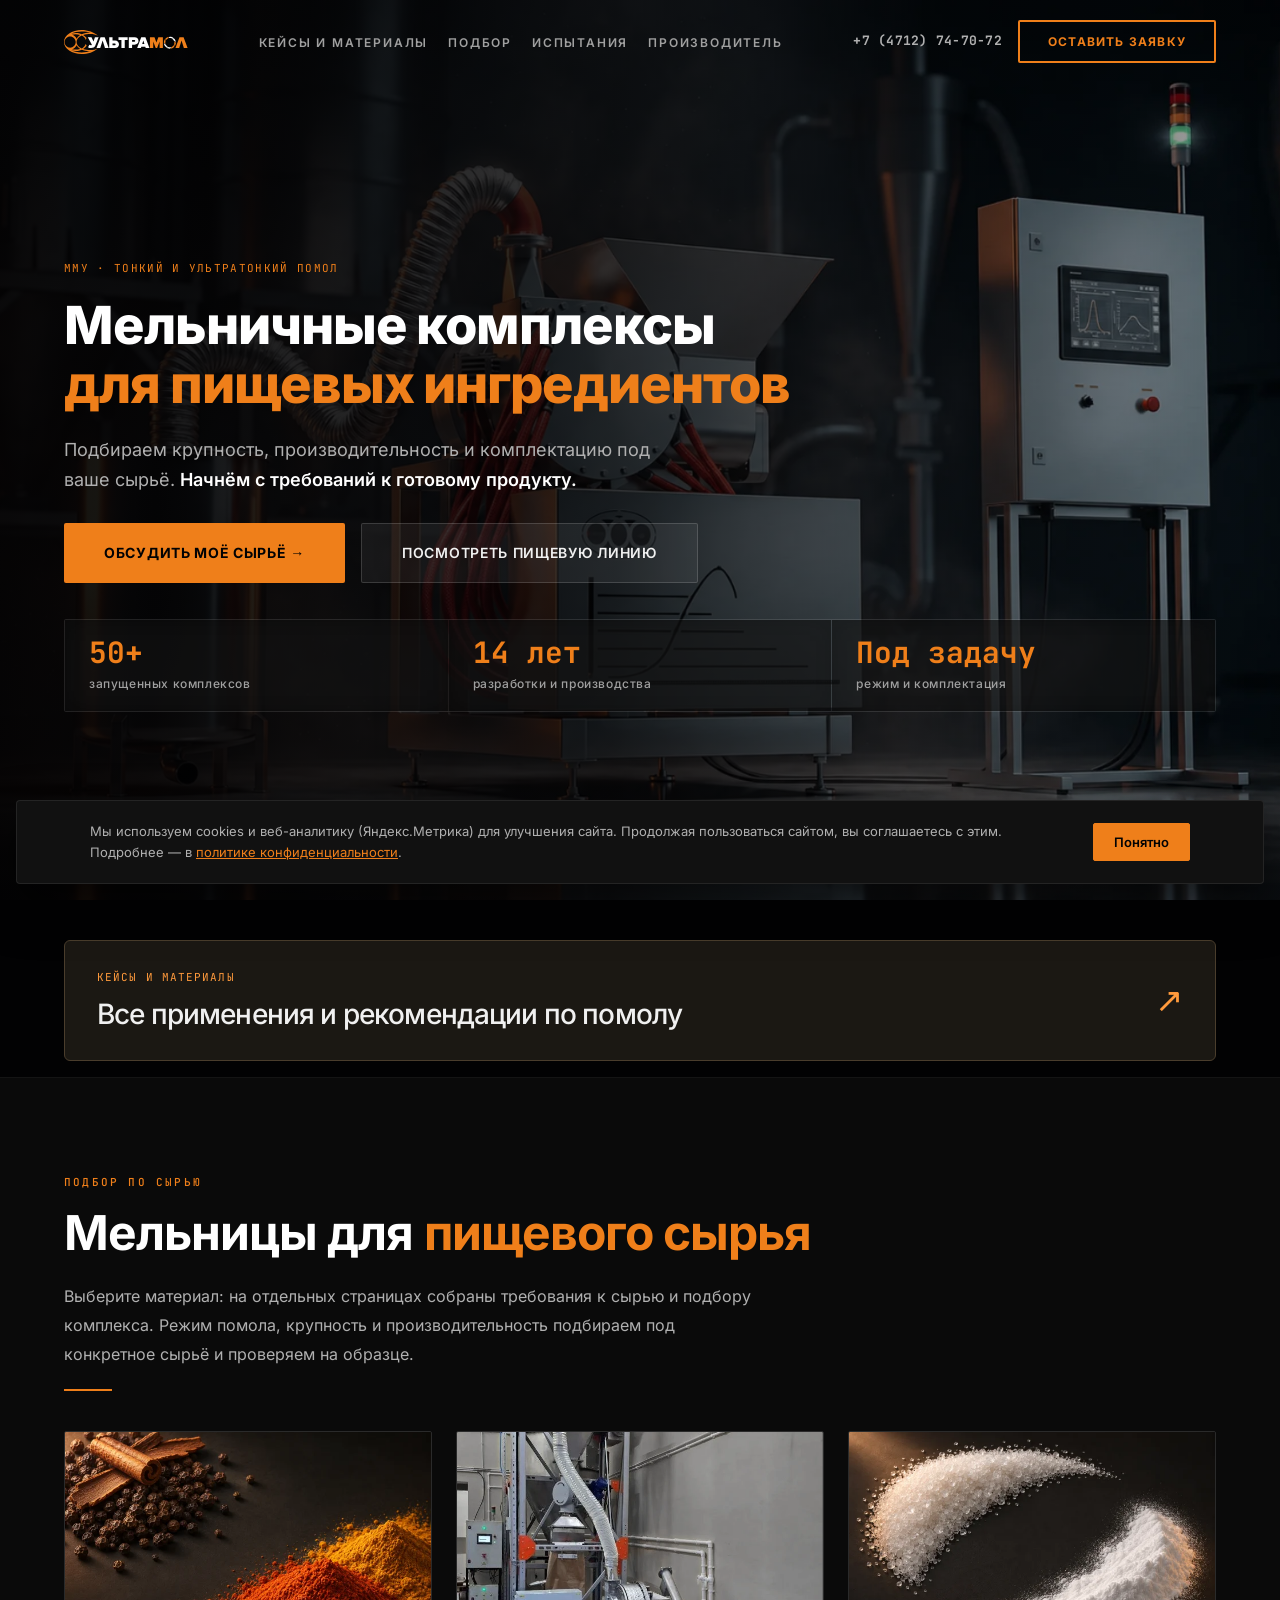
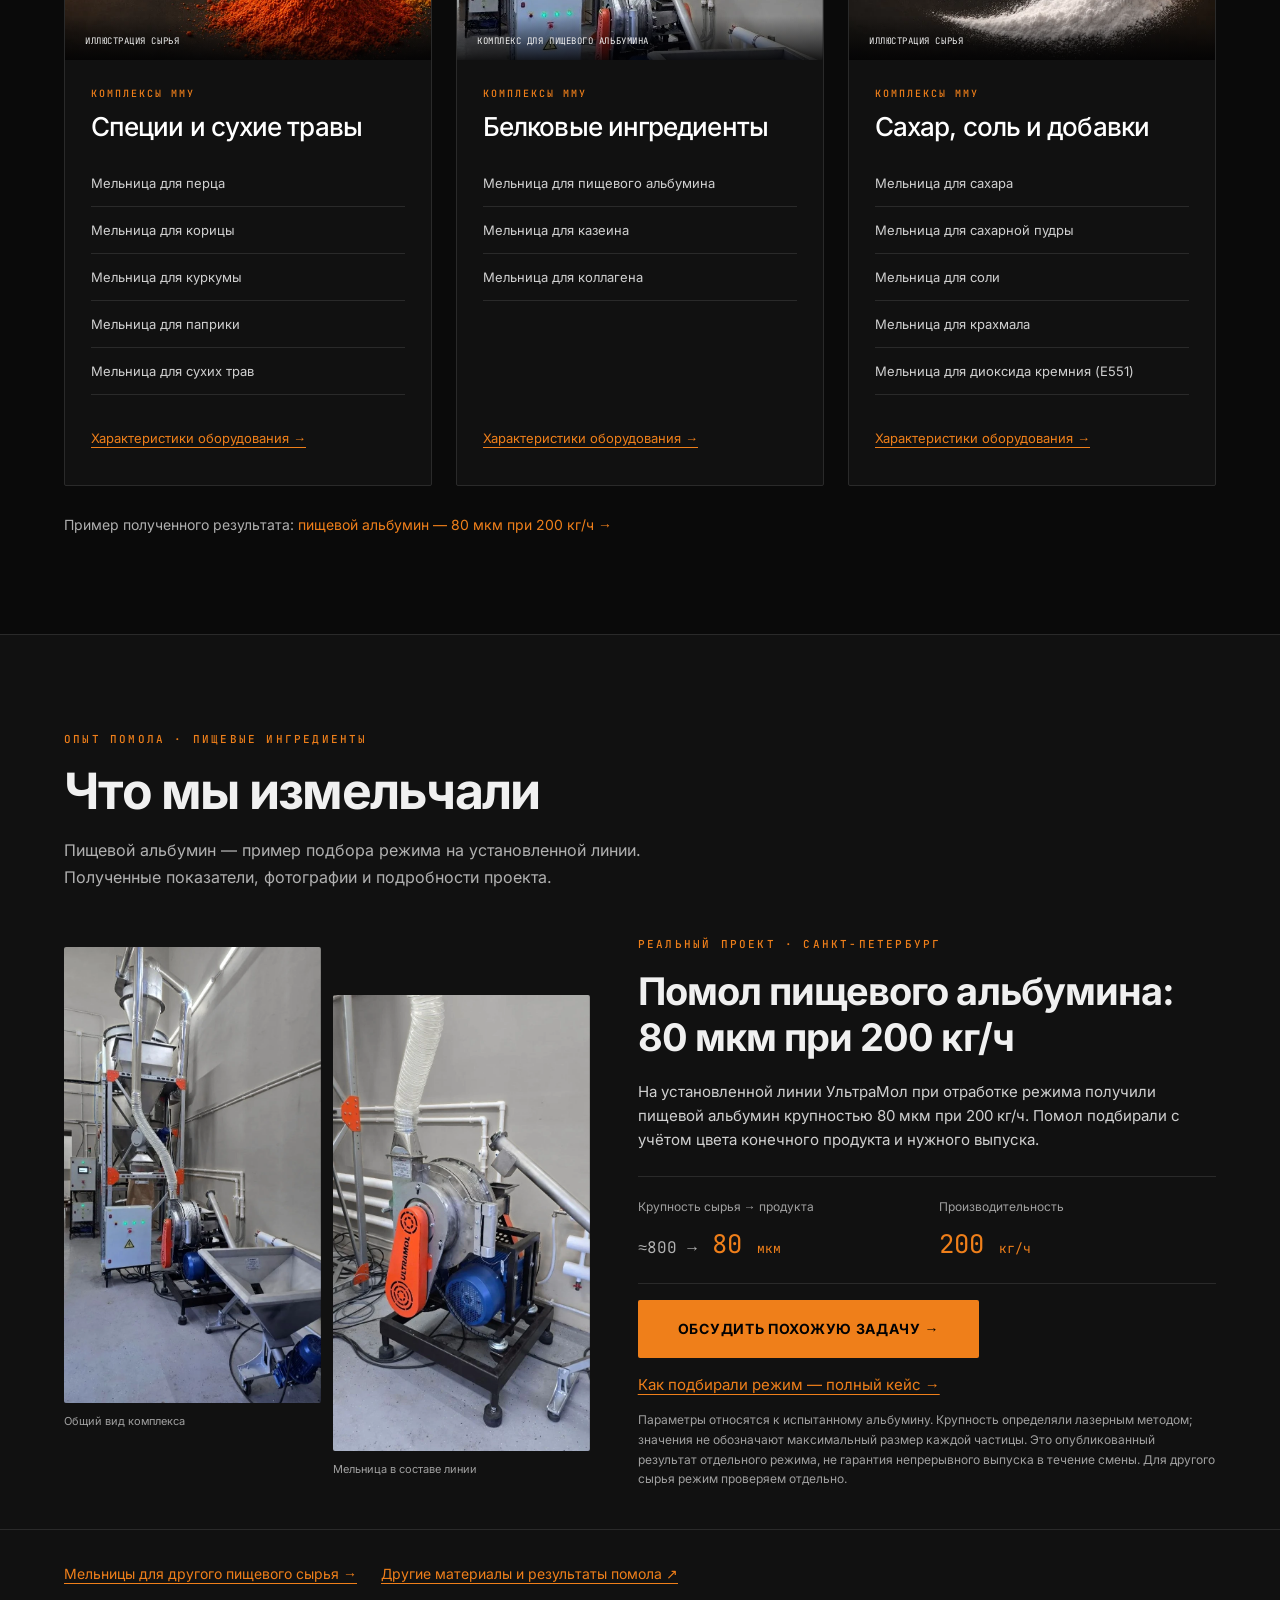
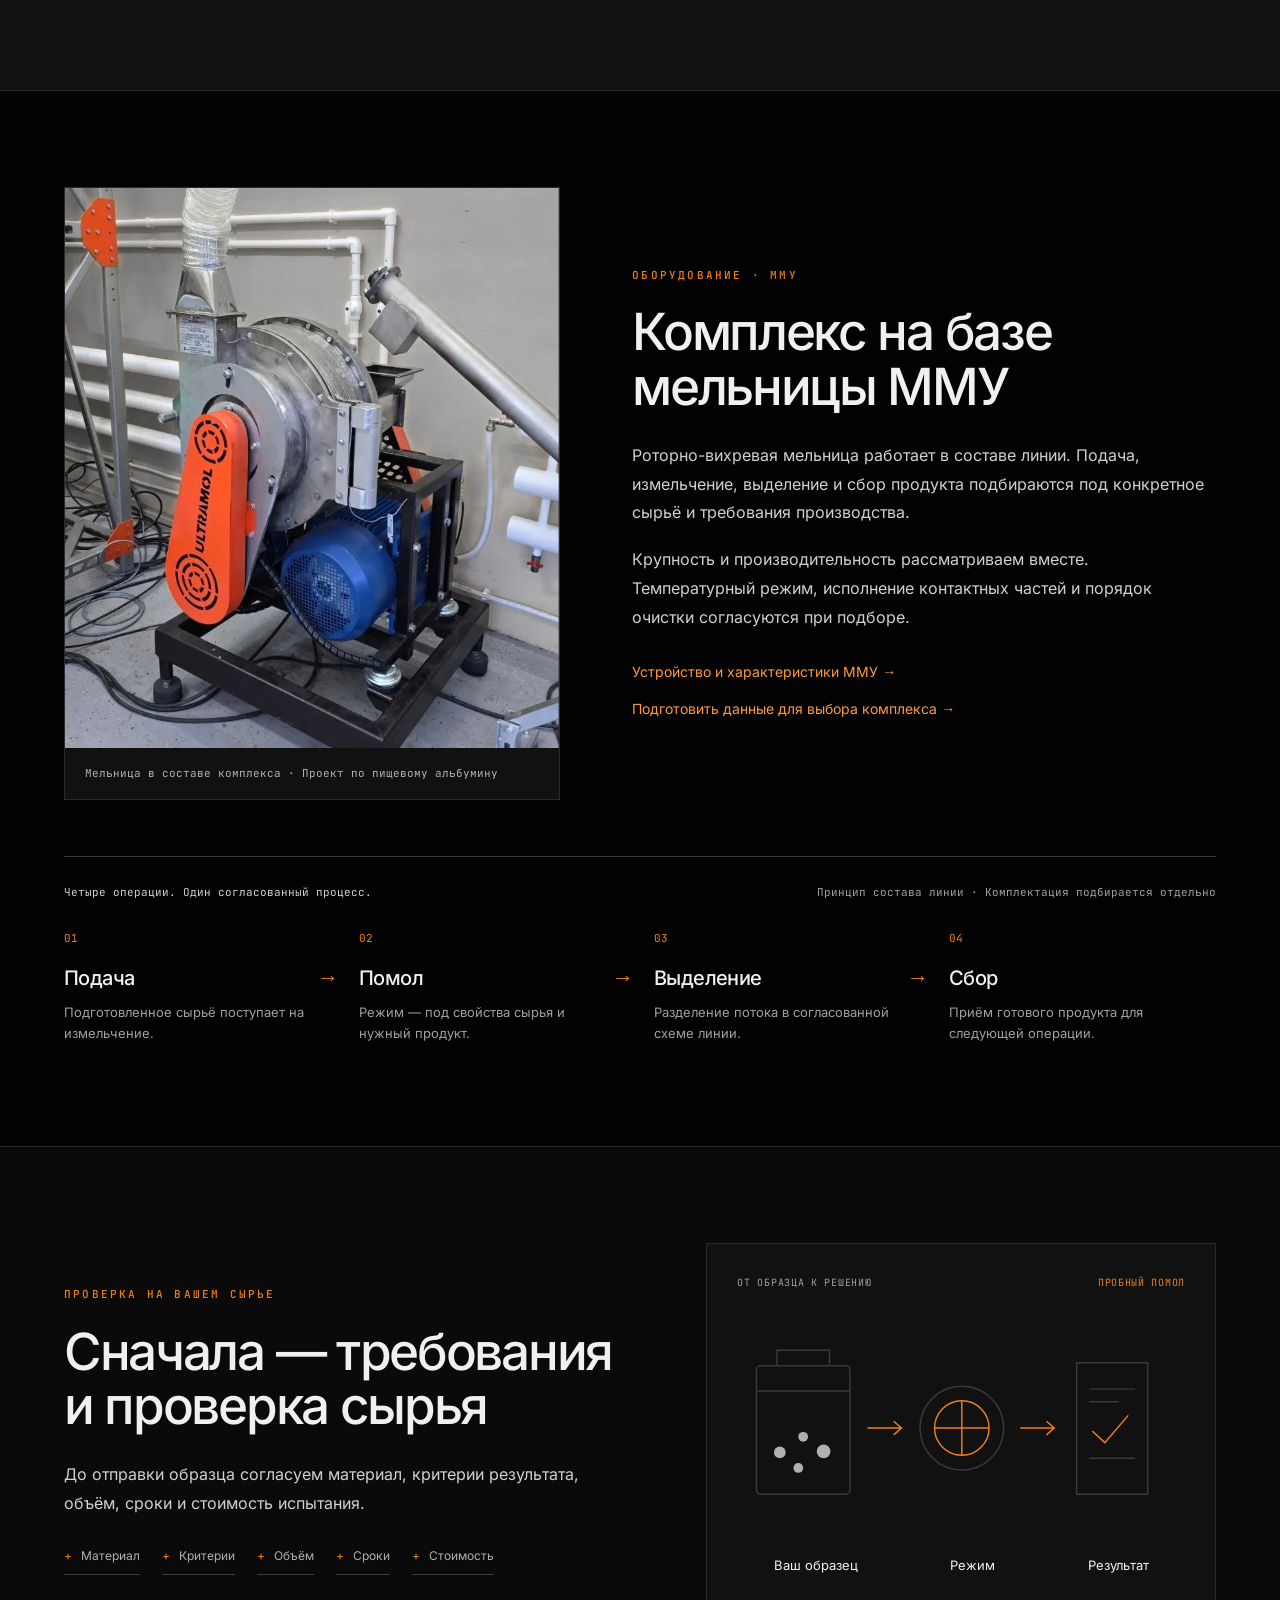
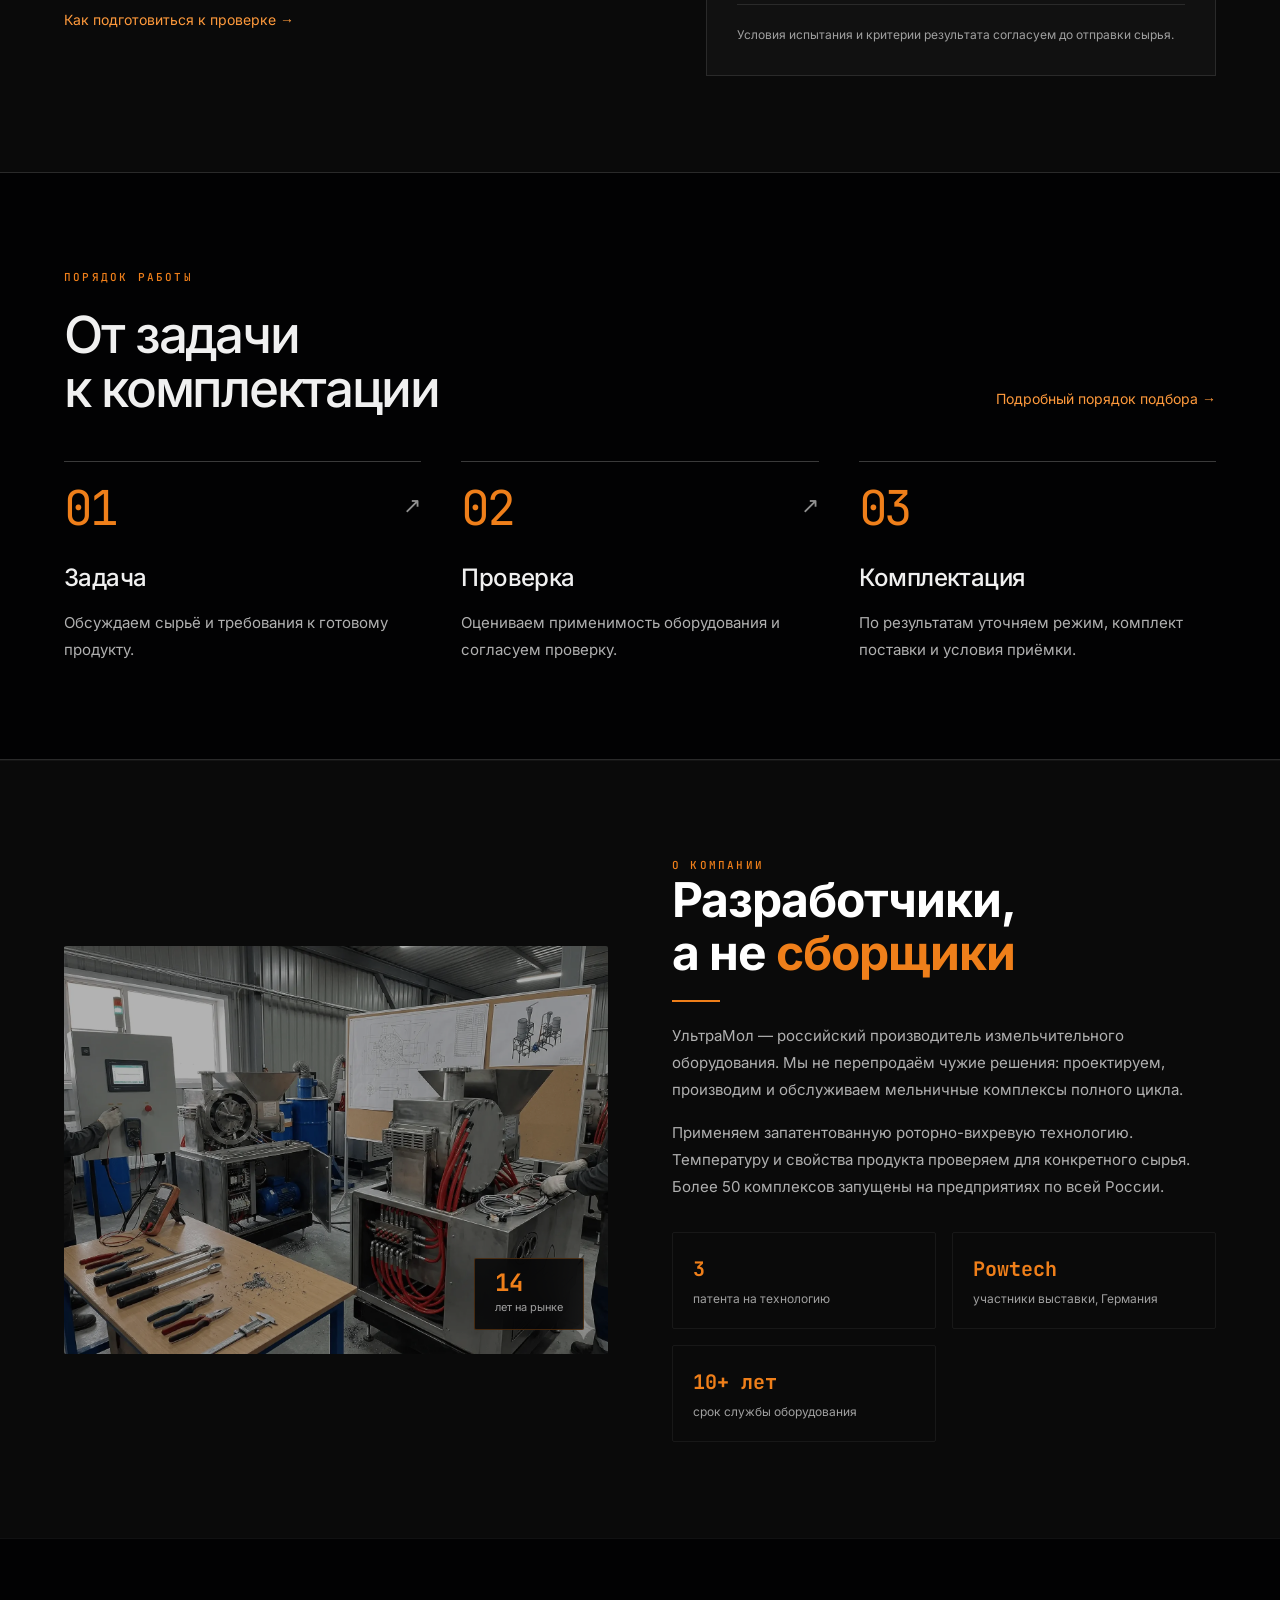
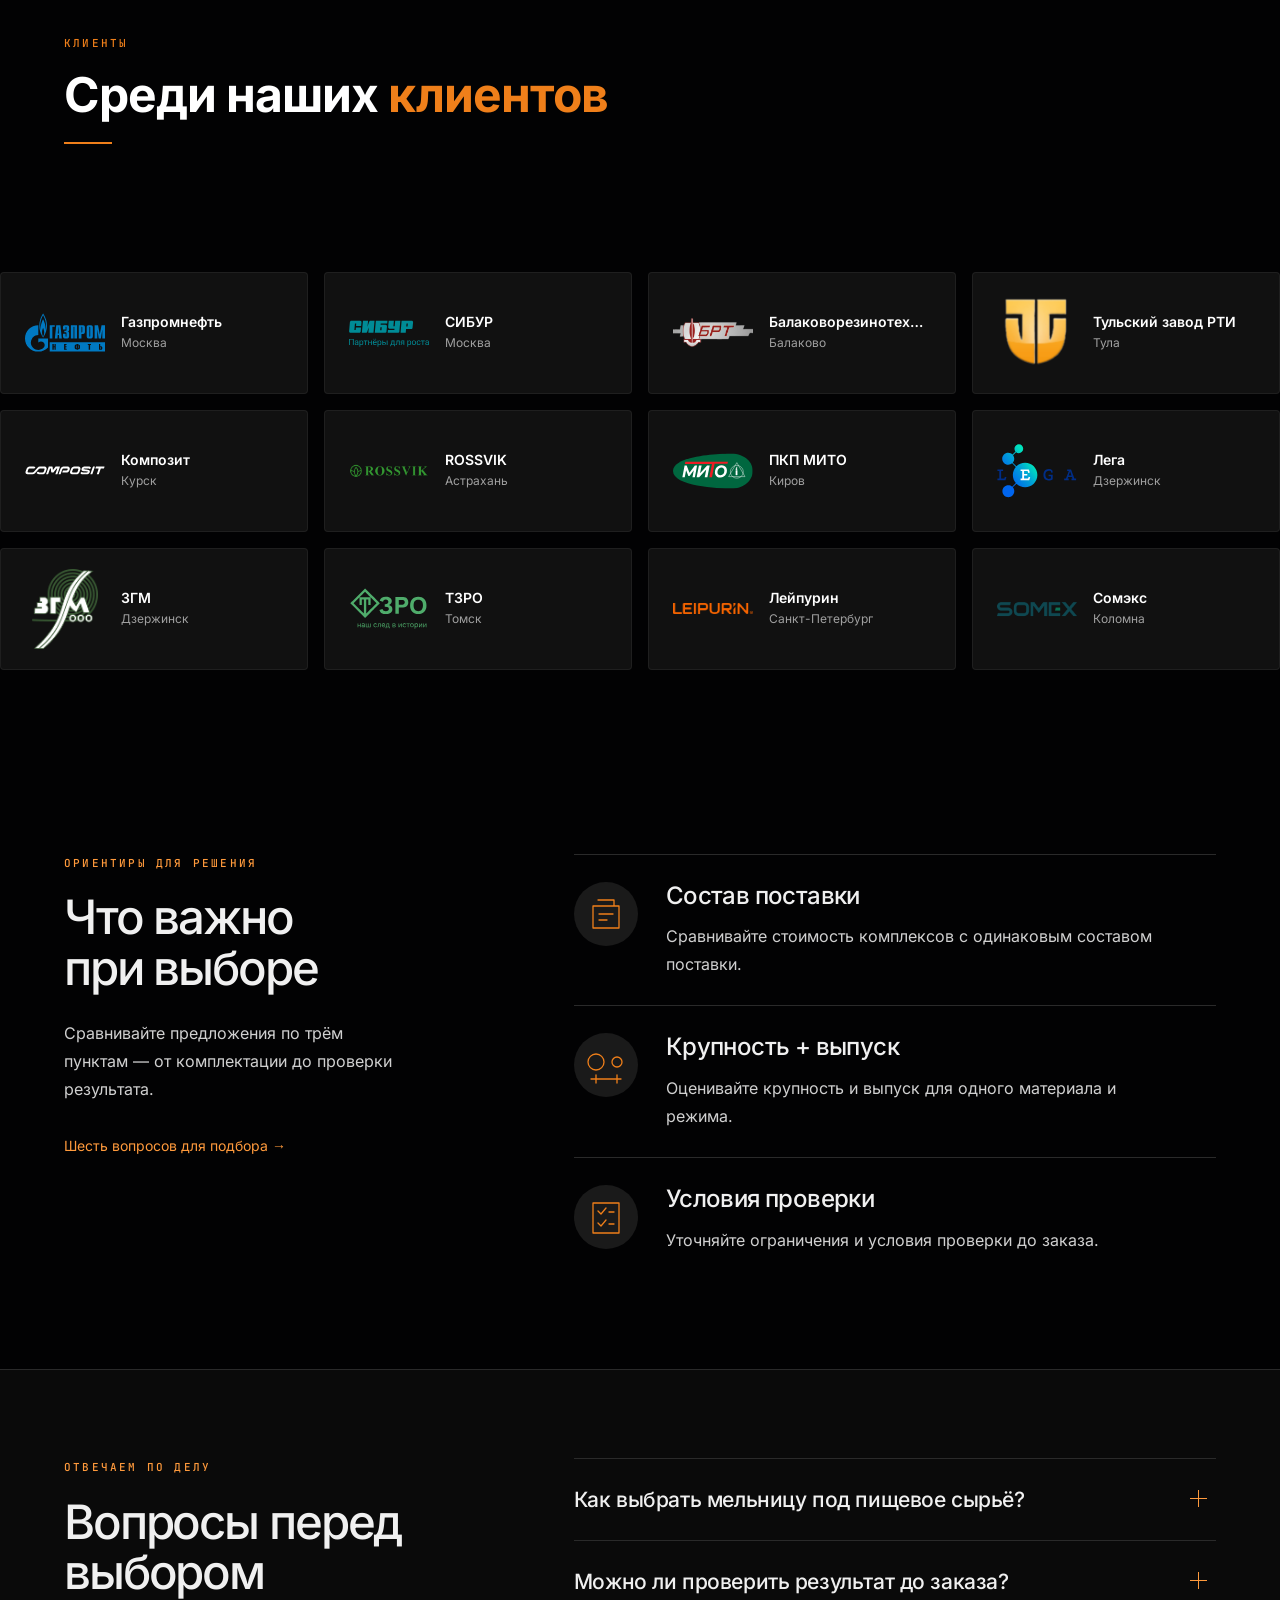
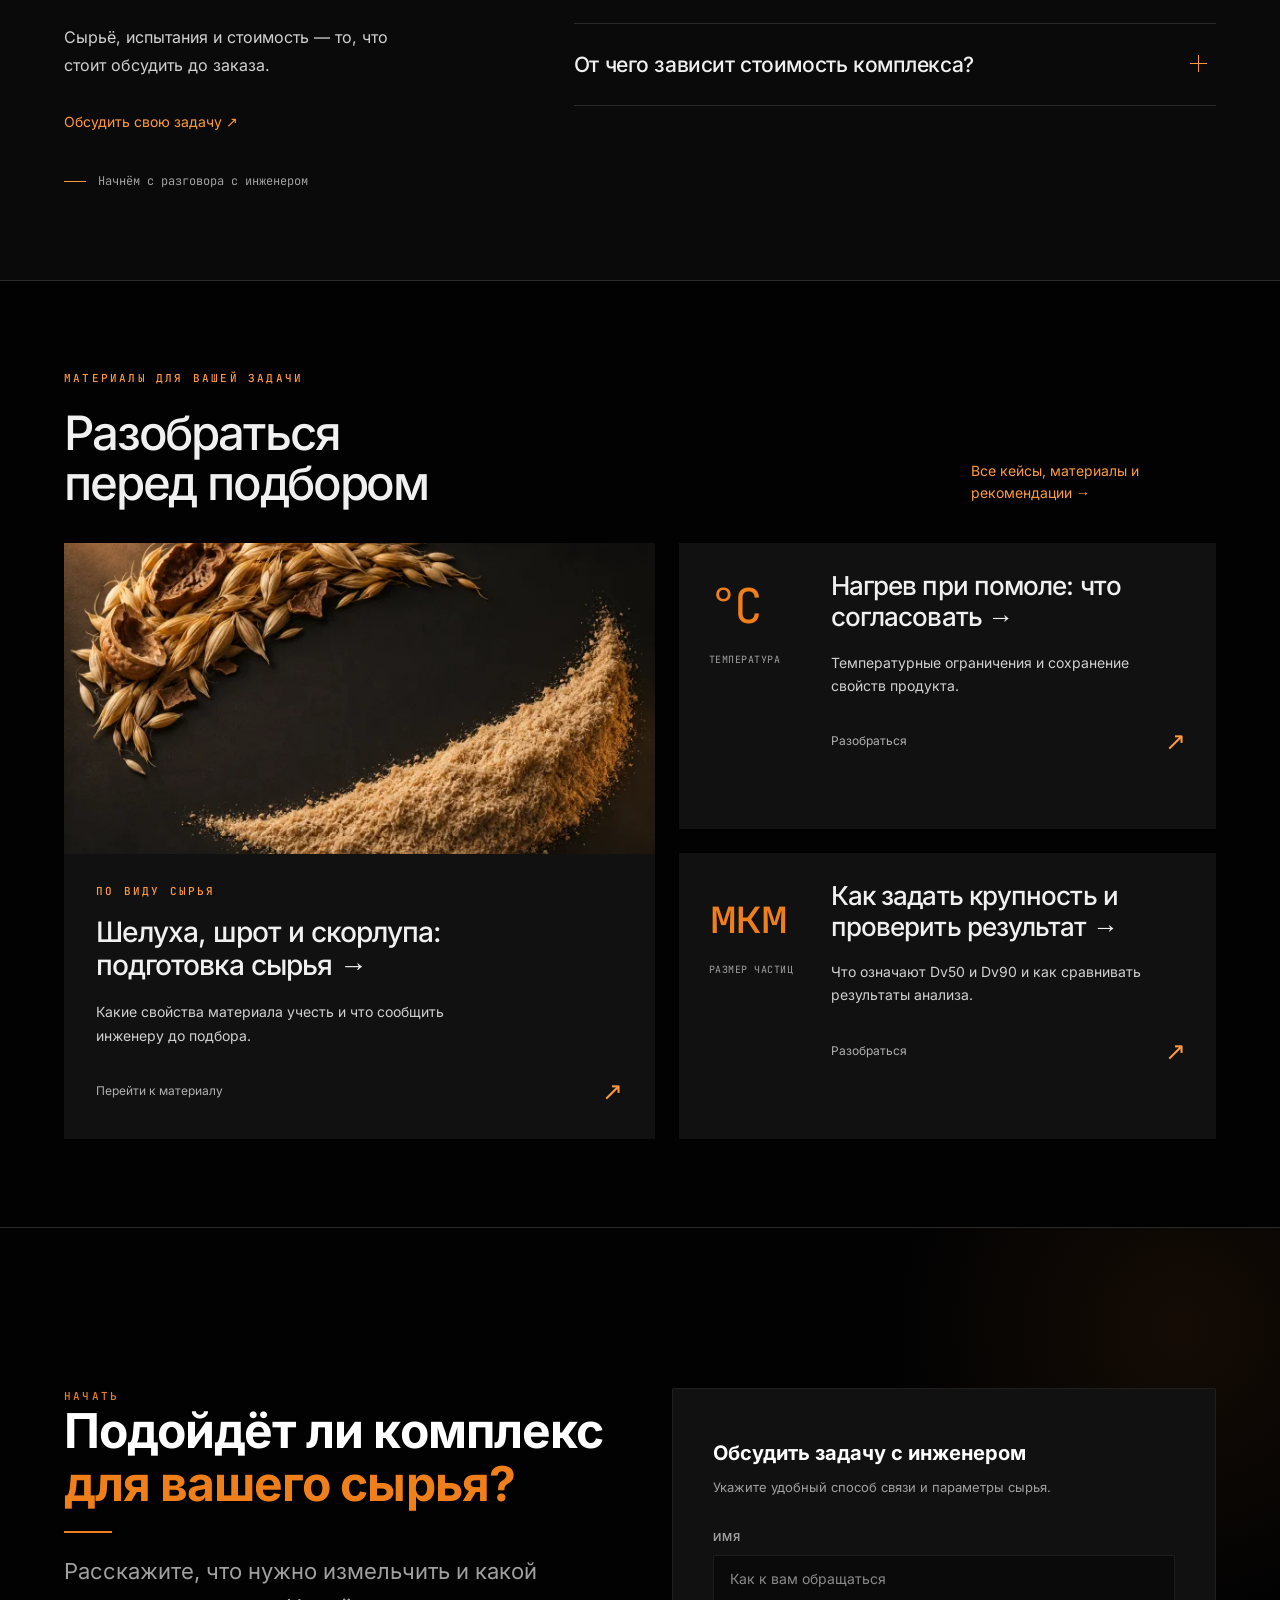
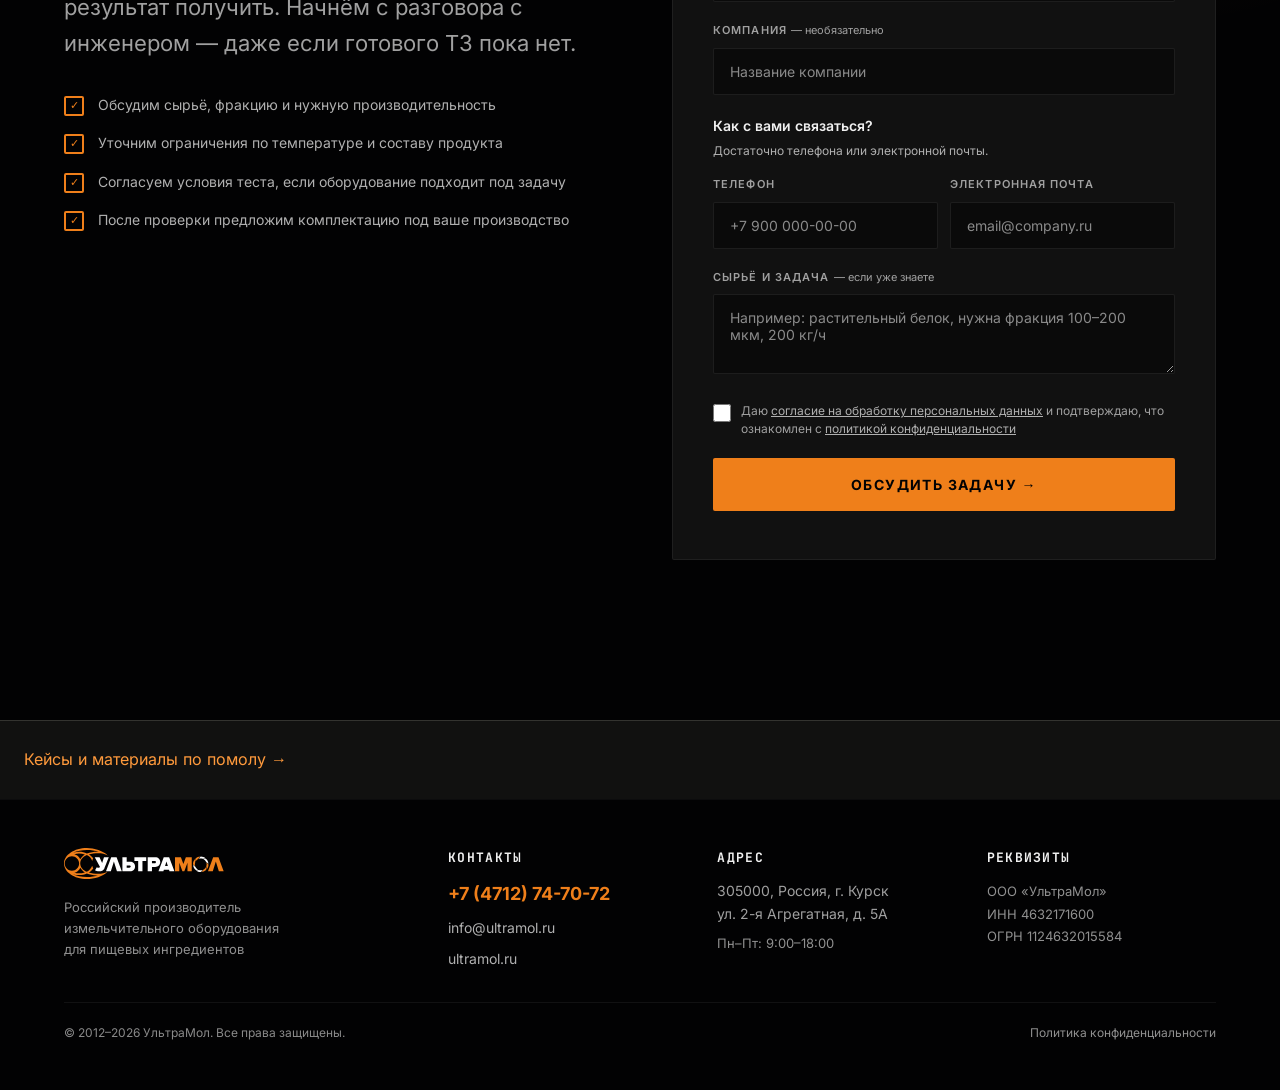
==== commit 40a9cdfd: "Complete Pomol homepage visuals and unify site palette" ====
--- a/index.html
+++ b/index.html
@@ -3,7 +3,7 @@
 <title>Промышленные мельницы для пищевого сырья — подбор комплекса | УльтраМол</title><meta name="description" content="Мельничные комплексы для пищевых ингредиентов: сахарная пудра, специи, соль и белковое сырьё. Подбор по крупности, выпуску и условиям производства."><link rel="canonical" href="https://pomol.ultramol.ru/">
 <meta property="og:type" content="website"><meta property="og:locale" content="ru_RU"><meta property="og:url" content="https://pomol.ultramol.ru/"><meta property="og:title" content="Промышленные мельницы для пищевого сырья — подбор комплекса | УльтраМол"><meta property="og:description" content="Мельничные комплексы для пищевых ингредиентов: сахарная пудра, специи, соль и белковое сырьё. Подбор по крупности, выпуску и условиям производства."><meta property="og:image" content="https://pomol.ultramol.ru/assets/images/hero-clean-20261110.webp">
 <link rel="icon" href="/favicon.ico"><link rel="stylesheet" href="/styles.css?v=20261110visual"><link rel="stylesheet" href="/seo.css?v=20261110c"><script src="/app.js?v=20261110" defer></script>
-<script type="application/ld+json">{"@context": "https://schema.org", "@graph": [{"@type": "Organization", "@id": "https://pomol.ultramol.ru/#org", "name": "УльтраМол", "legalName": "ООО «УльтраМол»", "url": "https://www.ultramol.ru/", "telephone": "+7 (4712) 74-70-72", "email": "info@ultramol.ru"}, {"@type": "WebPage", "@id": "https://pomol.ultramol.ru/#page", "url": "https://pomol.ultramol.ru/", "name": "Промышленные мельницы для пищевого сырья — подбор комплекса | УльтраМол", "description": "Мельничные комплексы для пищевых ингредиентов: сахарная пудра, специи, соль и белковое сырьё. Подбор по крупности, выпуску и условиям производства.", "inLanguage": "ru", "publisher": {"@id": "https://pomol.ultramol.ru/#org"}}, {"@type": "BreadcrumbList", "itemListElement": [{"@type": "ListItem", "position": 1, "name": "Пищевые мельничные комплексы", "item": "https://pomol.ultramol.ru/"}]}, {"@type": "FAQPage", "mainEntity": [{"@type": "Question", "name": "Как выбрать мельницу под пищевое сырьё?", "acceptedAnswer": {"@type": "Answer", "text": "Укажите материал, его исходное состояние, нужную крупность и выпуск. Если важны температура, цвет или аромат, добавьте эти критерии в запрос."}}, {"@type": "Question", "name": "Можно ли проверить результат до заказа?", "acceptedAnswer": {"@type": "Answer", "text": "Сначала обсудите применимость оборудования с инженером. Массу образца, сроки, стоимость и порядок испытания согласуют для конкретного сырья."}}, {"@type": "Question", "name": "От чего зависит стоимость комплекса?", "acceptedAnswer": {"@type": "Answer", "text": "От состава поставки, требований к продукту и условий производства. Комплектация и цена уточняются после обсуждения задачи."}}]}]}</script><link rel="stylesheet" href="/home-guide.css?v=20261110b"></head><body><a class="skip-link" href="#main">Перейти к содержанию</a><div id="scroll-progress" class="scroll-progress" aria-hidden="true"></div><header>
+<script type="application/ld+json">{"@context": "https://schema.org", "@graph": [{"@type": "Organization", "@id": "https://pomol.ultramol.ru/#org", "name": "УльтраМол", "legalName": "ООО «УльтраМол»", "url": "https://www.ultramol.ru/", "telephone": "+7 (4712) 74-70-72", "email": "info@ultramol.ru"}, {"@type": "WebPage", "@id": "https://pomol.ultramol.ru/#page", "url": "https://pomol.ultramol.ru/", "name": "Промышленные мельницы для пищевого сырья — подбор комплекса | УльтраМол", "description": "Мельничные комплексы для пищевых ингредиентов: сахарная пудра, специи, соль и белковое сырьё. Подбор по крупности, выпуску и условиям производства.", "inLanguage": "ru", "publisher": {"@id": "https://pomol.ultramol.ru/#org"}}, {"@type": "BreadcrumbList", "itemListElement": [{"@type": "ListItem", "position": 1, "name": "Пищевые мельничные комплексы", "item": "https://pomol.ultramol.ru/"}]}, {"@type": "FAQPage", "mainEntity": [{"@type": "Question", "name": "Как выбрать мельницу под пищевое сырьё?", "acceptedAnswer": {"@type": "Answer", "text": "Укажите материал, его исходное состояние, нужную крупность и выпуск. Если важны температура, цвет или аромат, добавьте эти критерии в запрос."}}, {"@type": "Question", "name": "Можно ли проверить результат до заказа?", "acceptedAnswer": {"@type": "Answer", "text": "Сначала обсудите применимость оборудования с инженером. Массу образца, сроки, стоимость и порядок испытания согласуют для конкретного сырья."}}, {"@type": "Question", "name": "От чего зависит стоимость комплекса?", "acceptedAnswer": {"@type": "Answer", "text": "От состава поставки, требований к продукту и условий производства. Комплектация и цена уточняются после обсуждения задачи."}}]}]}</script><link rel="stylesheet" href="/home-guide.css?v=20261110b"><link rel="stylesheet" href="/home-equipment.css?v=20261110a"></head><body><a class="skip-link" href="#main">Перейти к содержанию</a><div id="scroll-progress" class="scroll-progress" aria-hidden="true"></div><header>
       <nav class="nav" id="nav" aria-label="Основная навигация">
         <div class="container nav-inner">
           <a href="/" class="nav-logo" aria-label="УльтраМол — на главную"
@@ -175,7 +175,7 @@
             <div class="section-divider"></div>
           </div>
           <div class="cases-grid">
-            <article class="case-card">
+            <article class="case-card"><figure class="application-photo"><img src="/assets/images/material-spices.webp" srcset="/assets/images/material-spices-640.webp 640w, /assets/images/material-spices.webp 1280w" sizes="(max-width:767px) 100vw, 33vw" width="1280" height="853" alt="Иллюстрация: цельные специи и порошки" loading="lazy" decoding="async"><figcaption>Иллюстрация сырья</figcaption></figure>
               <div class="case-overlay">
                 <div class="case-tag">Комплексы ММУ</div>
                 <h3>Специи и сухие травы</h3>
@@ -189,7 +189,7 @@
                 <a class="case-equipment-link" href="https://www.ultramol.ru/produktsiya/izmelchitelnoe-oborudovanie/molotkovaya-rotorno-vikhrevaya-melnitsa-serii-mmu-/">Характеристики оборудования →</a>
               </div>
             </article>
-            <article class="case-card">
+            <article class="case-card"><figure class="application-photo"><img src="/assets/images/food-line-overview-graded.webp" width="1280" height="853" alt="Комплекс в проекте по помолу пищевого альбумина" loading="lazy" decoding="async"><figcaption>Комплекс для пищевого альбумина</figcaption></figure>
               <div class="case-overlay">
                 <div class="case-tag">Комплексы ММУ</div>
                 <h3>Белковые ингредиенты</h3>
@@ -201,7 +201,7 @@
                 <a class="case-equipment-link" href="https://www.ultramol.ru/produktsiya/izmelchitelnoe-oborudovanie/molotkovaya-rotorno-vikhrevaya-melnitsa-serii-mmu-/">Характеристики оборудования →</a>
               </div>
             </article>
-            <article class="case-card">
+            <article class="case-card"><figure class="application-photo"><img src="/assets/images/material-sugar.webp" srcset="/assets/images/material-sugar-640.webp 640w, /assets/images/material-sugar.webp 1280w" sizes="(max-width:767px) 100vw, 33vw" width="1280" height="853" alt="Иллюстрация: кристаллы сахара и сахарная пудра" loading="lazy" decoding="async"><figcaption>Иллюстрация сырья</figcaption></figure>
               <div class="case-overlay">
                 <div class="case-tag">Комплексы ММУ</div>
                 <h3>Сахар, соль и добавки</h3>
@@ -265,7 +265,16 @@
           <p><a href="#cases">Мельницы для другого пищевого сырья →</a></p>
           <a href="https://www.ultramol.ru/chto-my-izmelchali/">Другие материалы и результаты помола <span aria-hidden="true">↗</span></a>
         </div>
-      </section><section class="seo-section" id="product"><div class="container seo-reading"><div class="label">Оборудование</div><h2>Комплекс на базе мельницы ММУ</h2><p>Роторно-вихревая мельница работает в составе линии. Подача, измельчение, выделение и сбор продукта подбираются под конкретное сырьё и требования производства.</p><p>Крупность и производительность рассматриваем вместе. Температурный режим, исполнение контактных частей и порядок очистки согласуются при подборе.</p><p><a href="https://www.ultramol.ru/produktsiya/izmelchitelnoe-oborudovanie/molotkovaya-rotorno-vikhrevaya-melnitsa-serii-mmu-/">Устройство и характеристики ММУ →</a></p><p><a href="/podbor/">Подготовить данные для выбора комплекса →</a></p></div></section><section class="seo-section" id="test-drive"><div class="container seo-reading"><h2>Сначала — требования и проверка сырья</h2><p>До отправки образца согласуем материал, критерии результата, объём, сроки и стоимость испытания.</p><a href="/ispytaniya/">Как подготовиться к проверке →</a></div></section><section class="seo-section" id="process"><div class="container seo-reading"><h2>От задачи к комплектации</h2><ol><li>Обсуждаем сырьё и требования к готовому продукту.</li><li>Оцениваем применимость оборудования и согласуем проверку.</li><li>По результатам уточняем режим, комплект поставки и условия приёмки.</li></ol><p><a href="/podbor/">Подробный порядок подбора →</a></p></div></section><section class="about" id="about">
+      </section><section class="home-engineering" id="product"><div class="container">
+<div class="machine-story"><figure class="machine-photo"><img src="/assets/images/food-line-mill-graded.webp" width="721" height="1280" alt="Мельница УльтраМол в пищевой линии для помола альбумина" loading="lazy" decoding="async"><figcaption>Мельница в составе комплекса · Проект по пищевому альбумину</figcaption></figure>
+<div class="machine-story-copy"><p class="label">Оборудование · ММУ</p><h2>Комплекс на базе мельницы ММУ</h2><p>Роторно-вихревая мельница работает в составе линии. Подача, измельчение, выделение и сбор продукта подбираются под конкретное сырьё и требования производства.</p><p>Крупность и производительность рассматриваем вместе. Температурный режим, исполнение контактных частей и порядок очистки согласуются при подборе.</p><div class="engineering-links"><a href="https://www.ultramol.ru/produktsiya/izmelchitelnoe-oborudovanie/molotkovaya-rotorno-vikhrevaya-melnitsa-serii-mmu-/">Устройство и характеристики ММУ →</a><a href="/podbor/">Подготовить данные для выбора комплекса →</a></div></div></div>
+<div class="line-overview"><div class="line-overview-head"><strong>Четыре операции. Один согласованный процесс.</strong><span>Принцип состава линии · Комплектация подбирается отдельно</span></div><ol class="line-stages"><li><span class="line-stage-number" aria-hidden="true">01</span><h3>Подача</h3><p>Подготовленное сырьё поступает на измельчение.</p></li><li><span class="line-stage-number" aria-hidden="true">02</span><h3>Помол</h3><p>Режим — под свойства сырья и нужный продукт.</p></li><li><span class="line-stage-number" aria-hidden="true">03</span><h3>Выделение</h3><p>Разделение потока в согласованной схеме линии.</p></li><li><span class="line-stage-number" aria-hidden="true">04</span><h3>Сбор</h3><p>Приём готового продукта для следующей операции.</p></li></ol></div>
+</div></section><section class="home-engineering home-trial" id="test-drive"><div class="container trial-layout"><div class="trial-copy"><p class="label">Проверка на вашем сырье</p><h2>Сначала — требования и проверка сырья</h2><p>До отправки образца согласуем материал, критерии результата, объём, сроки и стоимость испытания.</p><ul class="trial-checklist" aria-label="Что согласуем до отправки образца"><li>Материал</li><li>Критерии</li><li>Объём</li><li>Сроки</li><li>Стоимость</li></ul><a class="engineering-link" href="/ispytaniya/">Как подготовиться к проверке →</a></div>
+<div class="sample-board"><div class="sample-board-top"><span>От образца к решению</span><b>Пробный помол</b></div>
+<svg viewBox="0 0 460 225" role="img" aria-label="Схема: образец сырья, проверка режима, оценка продукта"><rect x="20" y="46" width="96" height="132" rx="4"/><path d="M20 72h96M41 46V30h54v16"/><circle class="sample-grain" cx="44" cy="135" r="6"/><circle class="sample-grain" cx="63" cy="151" r="5"/><circle class="sample-grain" cx="89" cy="134" r="7"/><circle class="sample-grain" cx="68" cy="119" r="5"/>
+<path class="sample-accent" d="M134 110h35m-8-7 8 7-8 7"/><circle cx="231" cy="110" r="43"/><circle class="sample-accent" cx="231" cy="110" r="28"/><path class="sample-accent" d="M231 82v56m-28-28h56M291 110h35m-8-7 8 7-8 7"/>
+<path d="M349 43h73v135h-73zM362 70h47M362 83h30M362 141h47"/><path class="sample-accent" d="m365 113 13 12 24-28"/></svg>
+<div class="sample-board-labels"><span>Ваш образец</span><span>Режим</span><span>Результат</span></div><p class="sample-board-foot">Условия испытания и критерии результата согласуем до отправки сырья.</p></div></div></section><section class="home-engineering" id="process"><div class="container"><div class="roadmap-header"><div><p class="label">Порядок работы</p><h2>От задачи к комплектации</h2></div><a class="engineering-link" href="/podbor/">Подробный порядок подбора →</a></div><ol class="home-roadmap"><li><span class="roadmap-count" aria-hidden="true">01</span><h3>Задача</h3><p>Обсуждаем сырьё и требования к готовому продукту.</p></li><li><span class="roadmap-count" aria-hidden="true">02</span><h3>Проверка</h3><p>Оцениваем применимость оборудования и согласуем проверку.</p></li><li><span class="roadmap-count" aria-hidden="true">03</span><h3>Комплектация</h3><p>По результатам уточняем режим, комплект поставки и условия приёмки.</p></li></ol></div></section><section class="about" id="about">
         <div class="container">
           <div class="about-grid">
             <div class="about-image reveal">
--- a/home-equipment.css
+++ b/home-equipment.css
@@ -0,0 +1,57 @@
+/* Complete the homepage using the shared brand palette and real project media. */
+main>section.home-engineering{min-height:0;display:block;padding:96px 0;border-bottom:1px solid var(--gray-800);background:var(--black);scroll-margin-top:80px}
+.home-engineering h2{font-size:clamp(34px,4vw,54px);font-weight:500;letter-spacing:-.045em;line-height:1.06;text-wrap:balance;margin:20px 0 28px}
+.home-engineering p{font-size:16px;line-height:1.8;color:var(--gray-200)}
+.home-engineering .label{font-size:11px;line-height:1.6;color:var(--orange)}
+.machine-story{display:grid;grid-template-columns:.85fr 1fr;gap:72px;align-items:center}
+.machine-photo{margin:0;position:relative;background:var(--black-card);border:1px solid var(--gray-800)}
+.machine-photo img{display:block;width:100%;height:560px;object-fit:cover;object-position:center 58%}
+.machine-photo figcaption{font:11px/1.7 var(--mono);color:var(--gray-300);padding:16px 20px}
+.machine-story-copy>p+p{margin-top:18px}
+.engineering-links{display:grid;gap:14px;margin-top:28px}
+.engineering-links a,.engineering-link{color:var(--orange-bright);font-size:14px;line-height:1.65;text-underline-offset:5px}
+.line-overview{margin-top:56px;border-top:1px solid var(--gray-700);padding-top:26px}
+.line-overview-head{display:flex;justify-content:space-between;gap:24px;margin-bottom:24px;font:11px/1.7 var(--mono);color:var(--gray-400)}
+.line-overview-head strong{font-weight:400;color:var(--gray-200)}
+.line-stages{display:grid;grid-template-columns:repeat(4,minmax(0,1fr));gap:28px;list-style:none;padding:0;margin:0}
+.line-stages li{position:relative;padding:8px 22px 6px 0}
+.line-stages li:not(:last-child)::after{content:"→";position:absolute;right:-8px;top:35px;color:var(--orange);font-size:22px}
+.line-stage-number{font:11px/1 var(--mono);color:var(--orange);display:block;margin-bottom:18px}
+.line-stages h3{font-size:20px;letter-spacing:-.03em;font-weight:500;margin-bottom:8px}
+.line-stages p{font-size:13px;color:var(--gray-400);line-height:1.6}
+main>section.home-trial{background:var(--black-rich)}
+.trial-layout{display:grid;grid-template-columns:1fr .9fr;gap:76px;align-items:center}
+.trial-copy>p:not(.label){max-width:550px;margin-bottom:24px}
+.trial-checklist{display:flex;flex-wrap:wrap;gap:10px 22px;margin:28px 0 32px;list-style:none;padding:0}
+.trial-checklist li{font-size:12px;color:var(--gray-300);border-bottom:1px solid var(--gray-700);padding-bottom:9px}
+.trial-checklist li::before{content:"+";color:var(--orange);padding-right:9px}
+.sample-board{background:var(--black-card);border:1px solid var(--gray-800);padding:30px;position:relative;overflow:hidden}
+.sample-board-top{display:flex;align-items:center;justify-content:space-between;gap:24px;font:10px/1.7 var(--mono);color:var(--gray-400);letter-spacing:.07em;text-transform:uppercase}
+.sample-board-top b{font-weight:400;color:var(--orange)}
+.sample-board svg{display:block;width:100%;height:auto;margin:30px 0 15px;fill:none;stroke:var(--gray-700);stroke-width:1.5}
+.sample-board .sample-accent{stroke:var(--orange)}
+.sample-board .sample-grain{fill:var(--gray-300);stroke:none}
+.sample-board-labels{display:flex;justify-content:space-around;gap:20px;font-size:13px;color:var(--white)}
+.sample-board-foot{font-size:12px!important;line-height:1.7!important;color:var(--gray-400)!important;margin-top:28px;border-top:1px solid var(--gray-800);padding-top:20px}
+.roadmap-header{display:flex;justify-content:space-between;gap:50px;align-items:end;margin-bottom:46px}
+.roadmap-header h2{max-width:600px;margin-bottom:0}
+.roadmap-header>a{max-width:230px;margin-bottom:5px}
+.home-roadmap{list-style:none;display:grid;grid-template-columns:repeat(3,minmax(0,1fr));gap:40px;padding:0;margin:0}
+.home-roadmap li{border-top:1px solid var(--gray-700);padding-top:22px;position:relative;min-width:0}
+.roadmap-count{font:48px/1 var(--mono);color:var(--orange);letter-spacing:-.07em;display:block;margin-bottom:32px}
+.home-roadmap h3{font-size:24px;line-height:1.15;letter-spacing:-.025em;font-weight:500;margin-bottom:17px}
+.home-roadmap p{font-size:15px;color:var(--gray-300)}
+.home-roadmap li:not(:last-child)::after{content:"↗";position:absolute;right:0;top:26px;color:var(--gray-500);font-size:22px}
+.cases-materials .case-card{overflow:hidden}
+.application-photo{margin:0;position:relative;overflow:hidden;aspect-ratio:1.6;flex-shrink:0}
+.cases-materials .application-photo img{position:static;height:100%;width:100%;object-fit:cover;filter:none;transition:transform .3s ease-out}
+.application-photo figcaption{position:absolute;bottom:0;left:0;right:0;padding:18px 20px 12px;background:linear-gradient(transparent,rgba(2,2,3,.85));font:9px/1.6 var(--mono);color:var(--white);text-transform:uppercase;letter-spacing:.06em;pointer-events:none}
+.cases-materials .case-card h3{font-size:26px;font-weight:500;letter-spacing:-.035em;line-height:1.15}
+main>section.cases-materials,main>section.food-case,main>section.about,main>section.trust{min-height:0;padding-top:96px;padding-bottom:96px}
+.cases-materials .section-header{margin-bottom:40px}
+.home-engineering a:focus-visible{outline:2px solid var(--orange-bright);outline-offset:5px}
+@media(hover:hover) and (pointer:fine){.engineering-links a:hover,.engineering-link:hover{text-decoration:underline}.cases-materials .case-card:hover .application-photo img{transform:scale(1.035);filter:none}}
+@media(max-width:1100px){.machine-story,.trial-layout{gap:40px}.machine-photo img{height:520px}.home-roadmap{gap:28px}.sample-board{padding:24px}}
+@media(max-width:800px){main>section.home-engineering{padding:60px 0}.machine-story,.trial-layout{grid-template-columns:1fr;gap:32px}.machine-story-copy{grid-row:1}.machine-photo img{height:460px;object-position:center 60%}.line-stages{grid-template-columns:1fr 1fr;gap:26px}.line-stages li:nth-child(2)::after{display:none}.line-overview{margin-top:38px}.line-overview-head{display:block}.line-overview-head strong{display:block;margin-bottom:8px}.sample-board{max-width:560px;width:100%}.roadmap-header{display:block;margin-bottom:34px}.roadmap-header>a{display:inline-block;max-width:none;margin-top:22px}.home-roadmap{grid-template-columns:1fr;gap:24px}.home-roadmap li{display:grid;grid-template-columns:58px 1fr;gap:8px 24px;padding-top:24px}.roadmap-count{grid-row:1/3;font-size:36px;margin:0}.home-roadmap h3,.home-roadmap p{grid-column:2;margin:0;padding-right:24px}.home-roadmap li:not(:last-child)::after{top:24px;font-size:18px}.home-engineering h2{font-size:40px}.application-photo{aspect-ratio:2}main>section.cases-materials,main>section.food-case,main>section.about,main>section.trust{padding-top:60px;padding-bottom:60px}}
+@media(max-width:420px){.home-engineering h2{font-size:34px}.machine-photo img{height:350px}.machine-photo figcaption{font-size:10px;padding:14px 16px}.line-stages{gap:20px}.line-stages h3{font-size:18px}.line-stages li{padding-right:10px}.line-stages li:not(:last-child)::after{right:-10px;top:29px;font-size:18px}.line-stages p{font-size:12px}.trial-checklist{gap:12px 18px}.sample-board{padding:20px}.sample-board-labels{font-size:12px}.sample-board-top{font-size:9px}.home-roadmap li{grid-template-columns:42px 1fr;gap:10px 18px}.roadmap-count{font-size:30px}.home-roadmap h3{font-size:22px}.application-photo{aspect-ratio:1.5}}
+@media(prefers-reduced-motion:reduce){.cases-materials .application-photo img{transition:none}.cases-materials .case-card:hover .application-photo img{transform:none}}
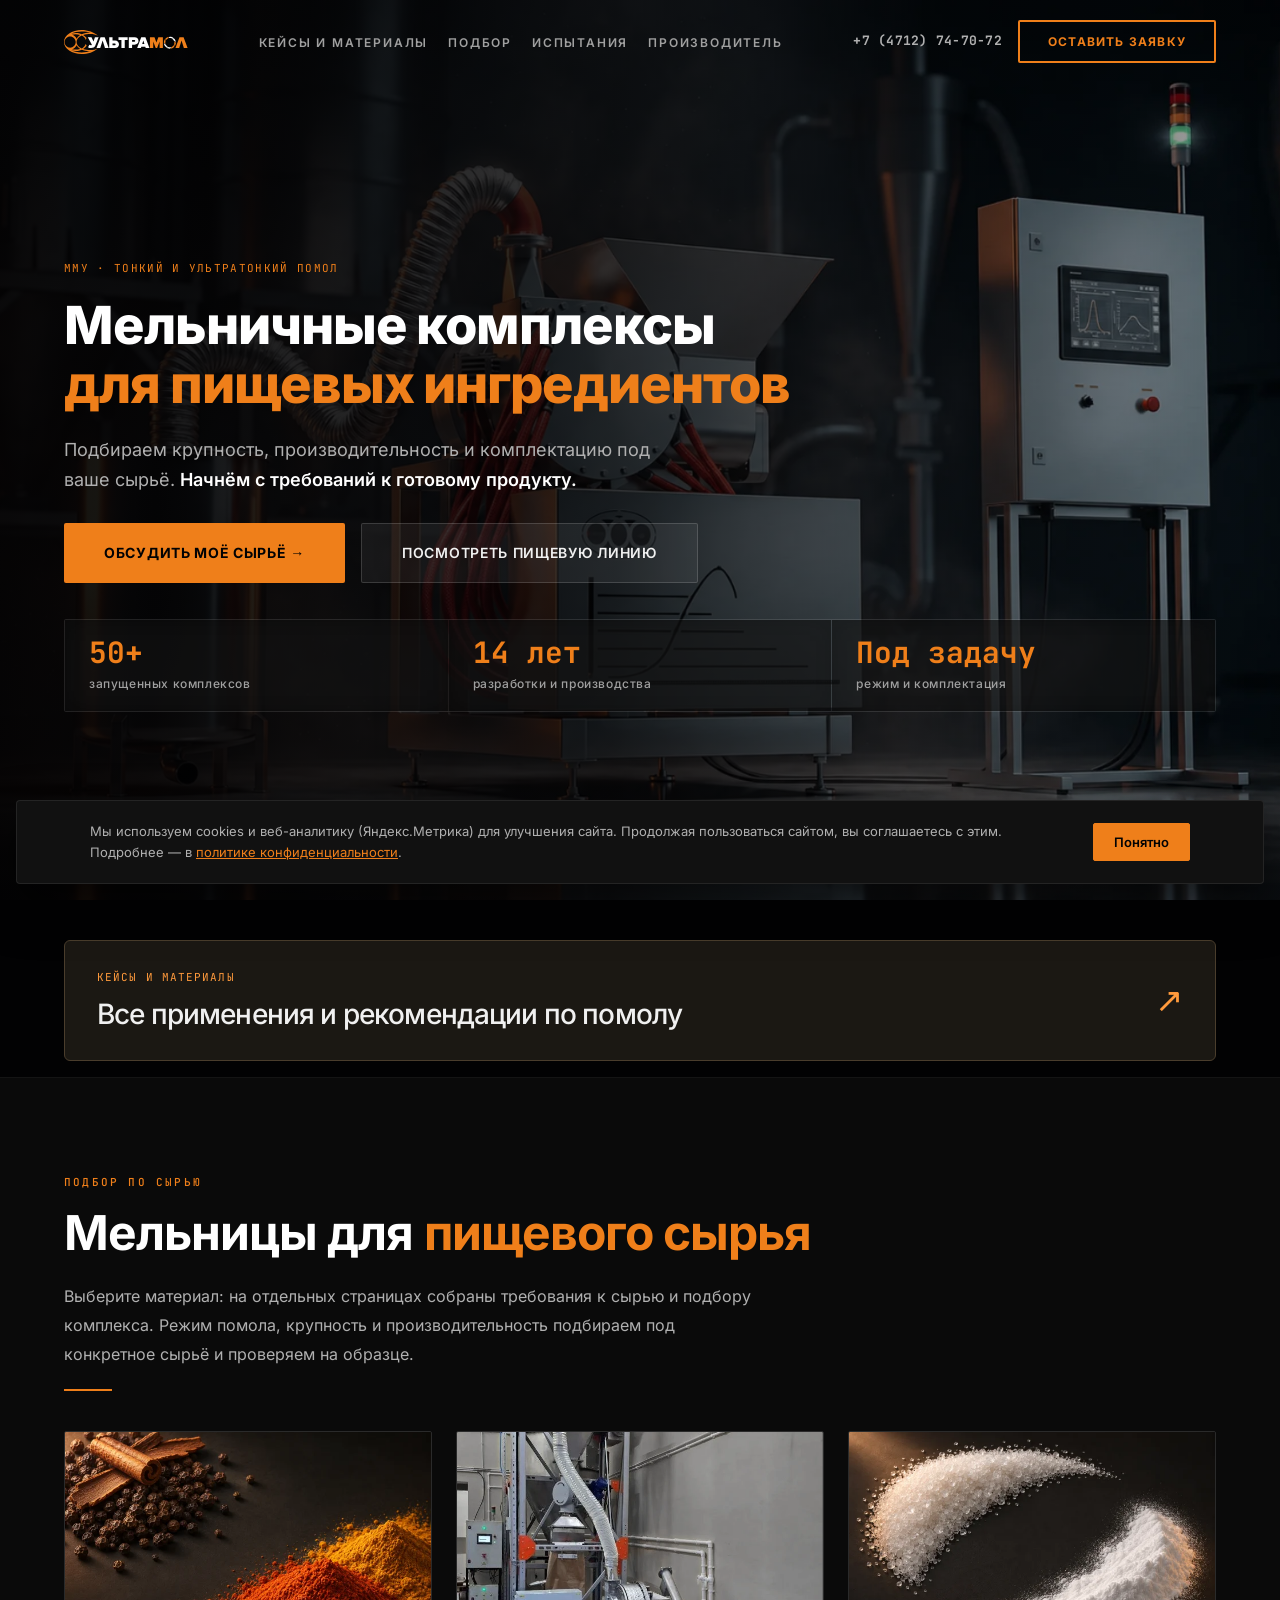
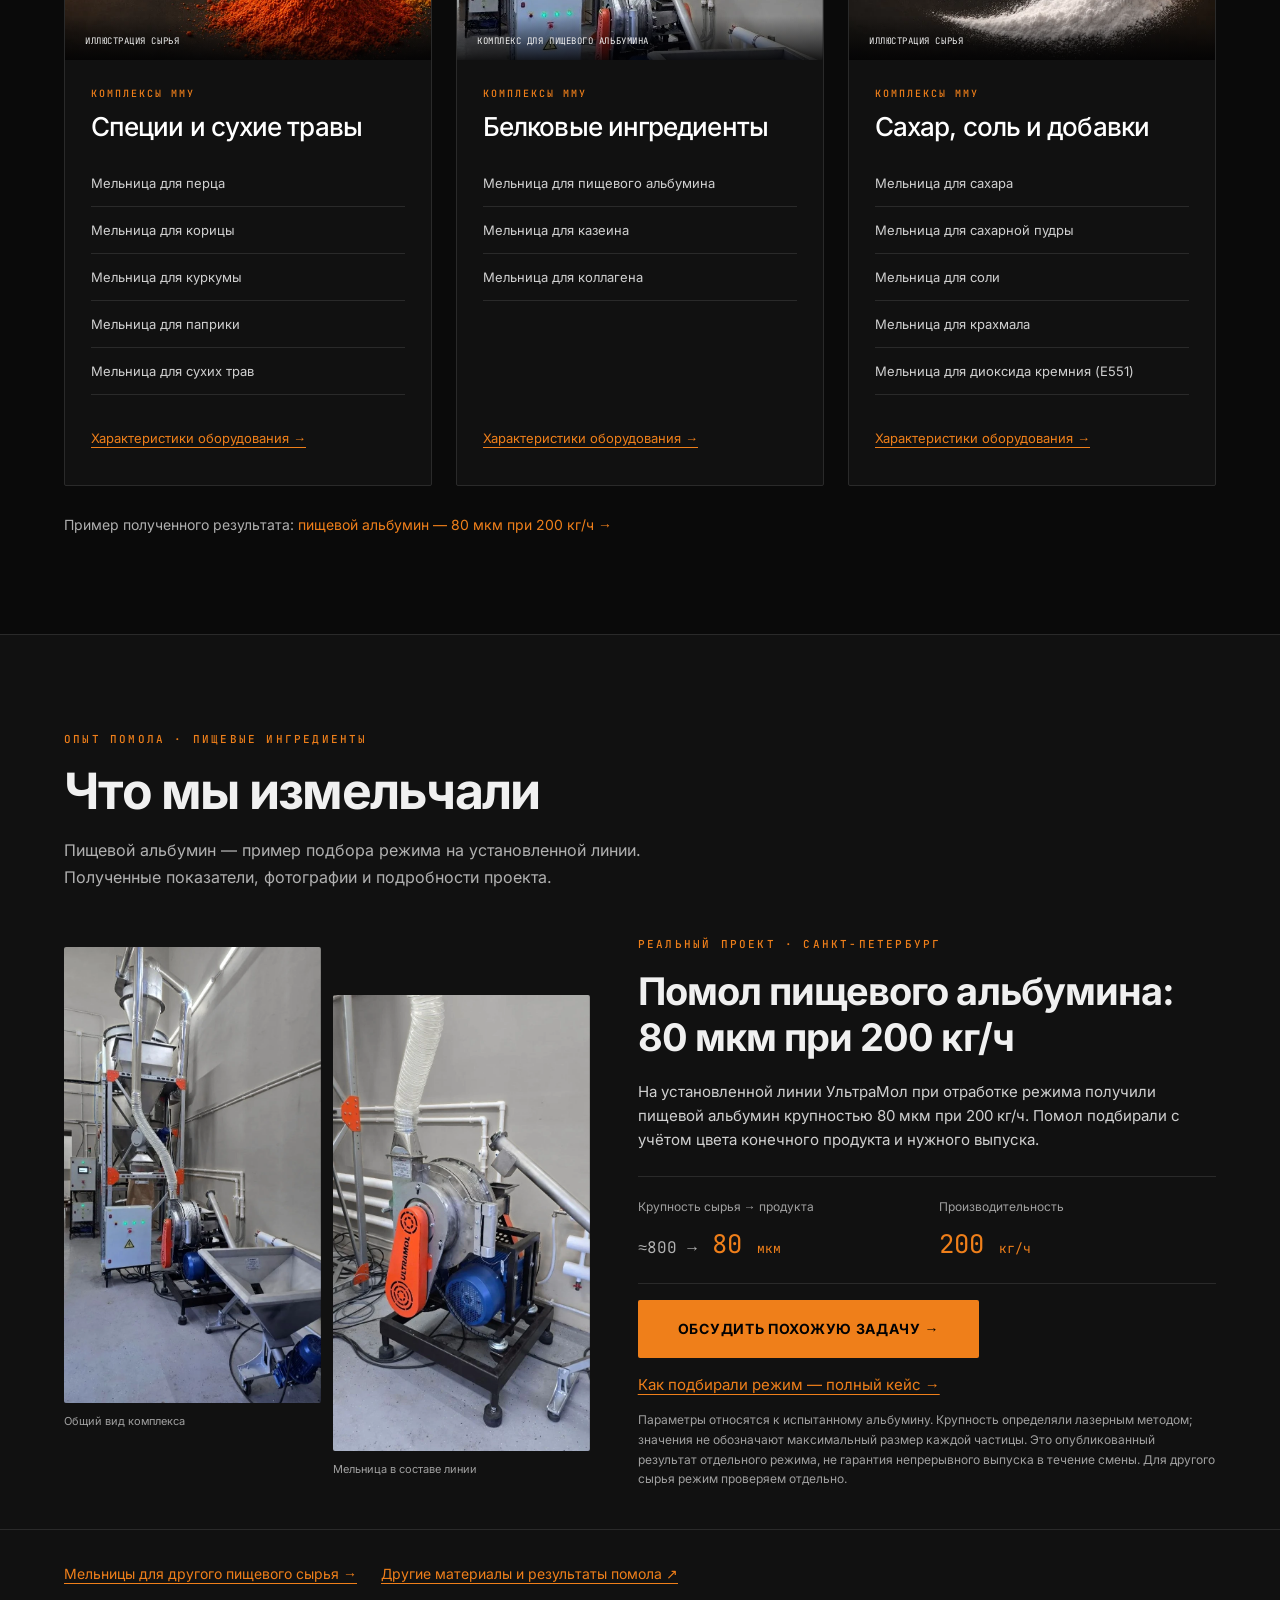
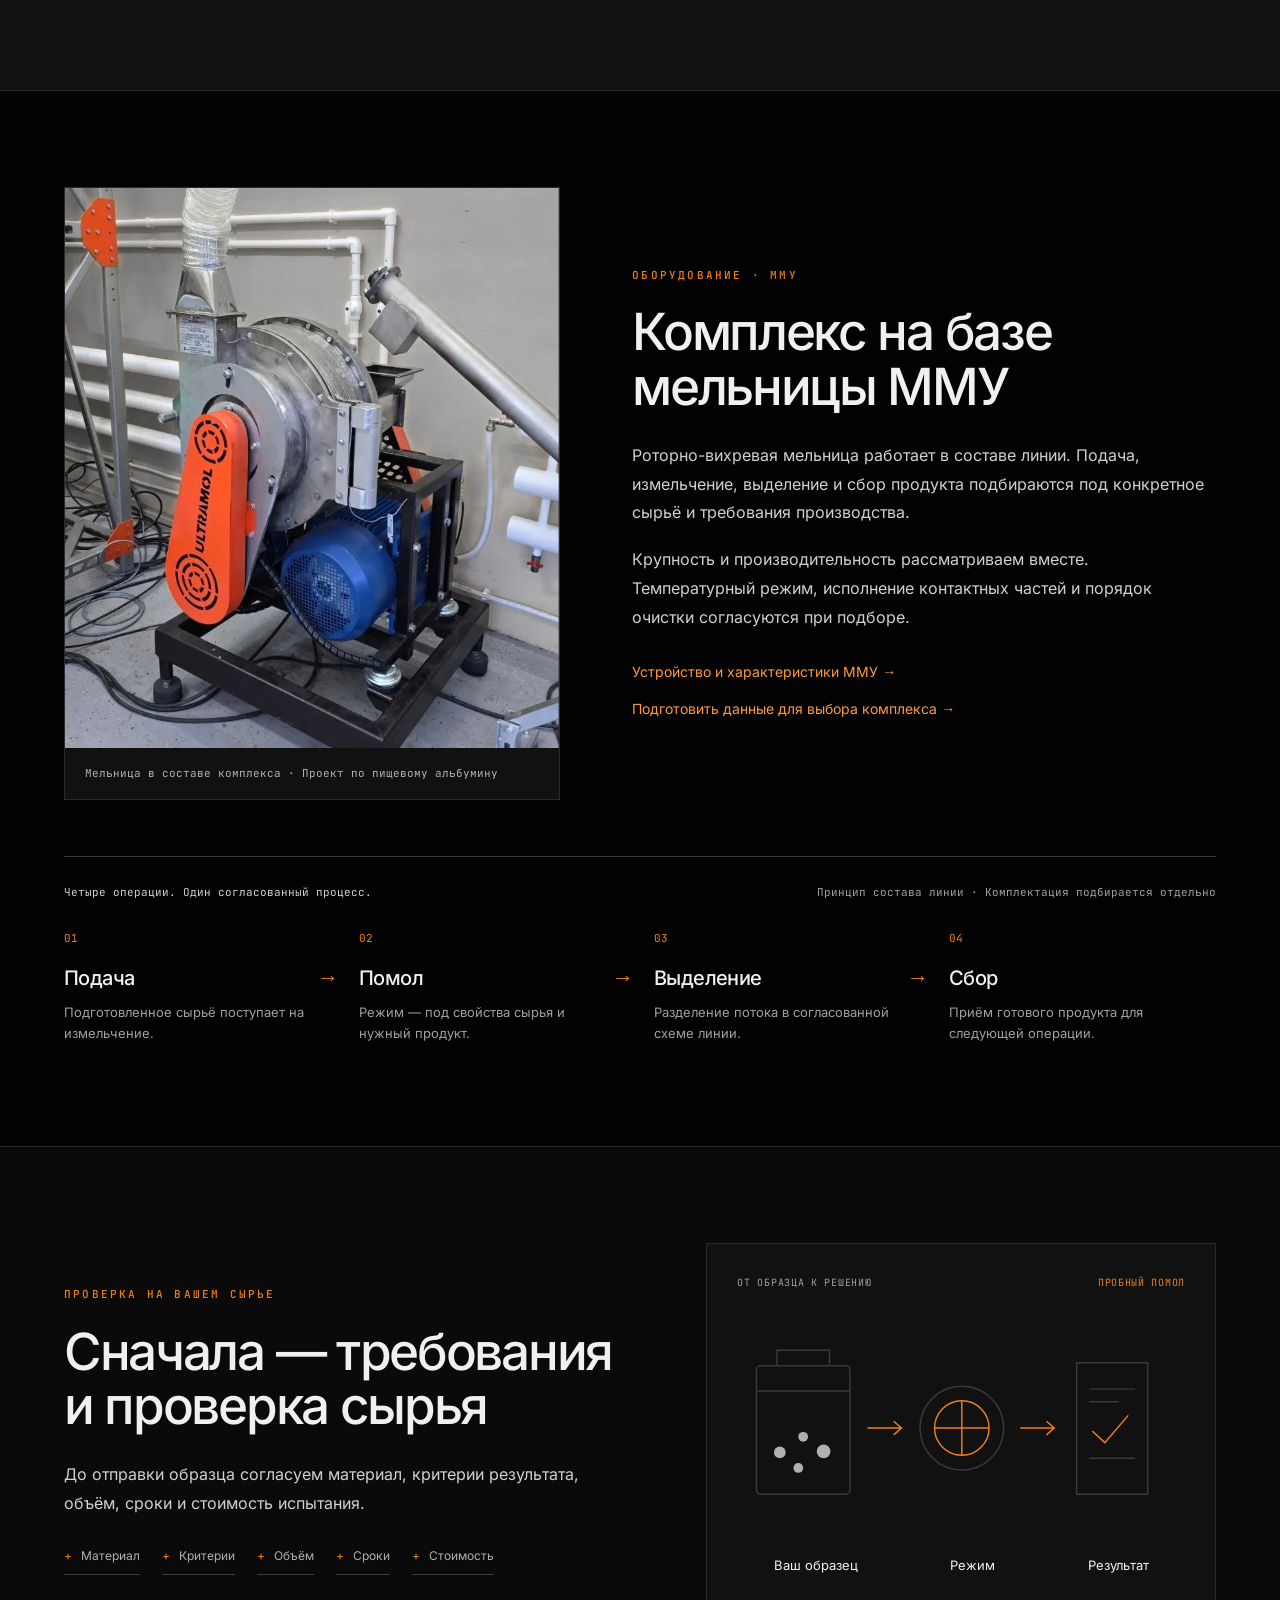
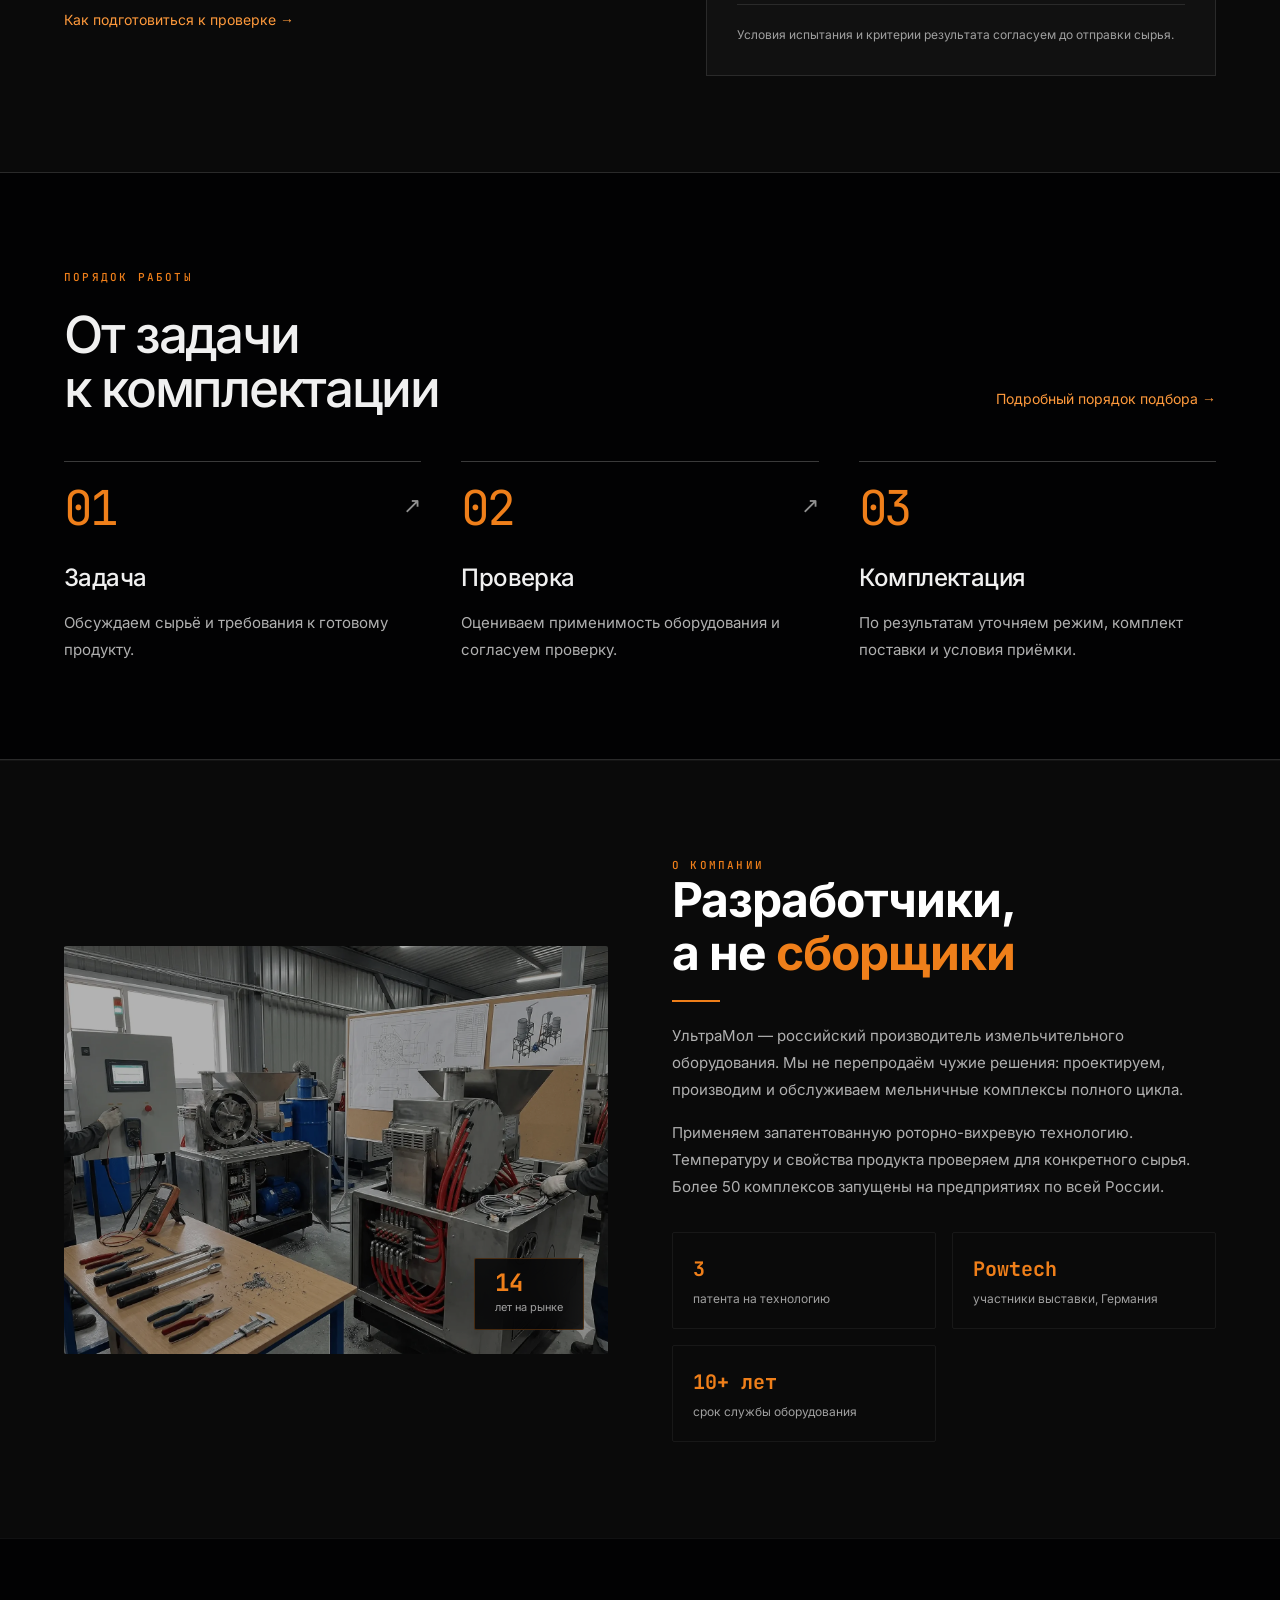
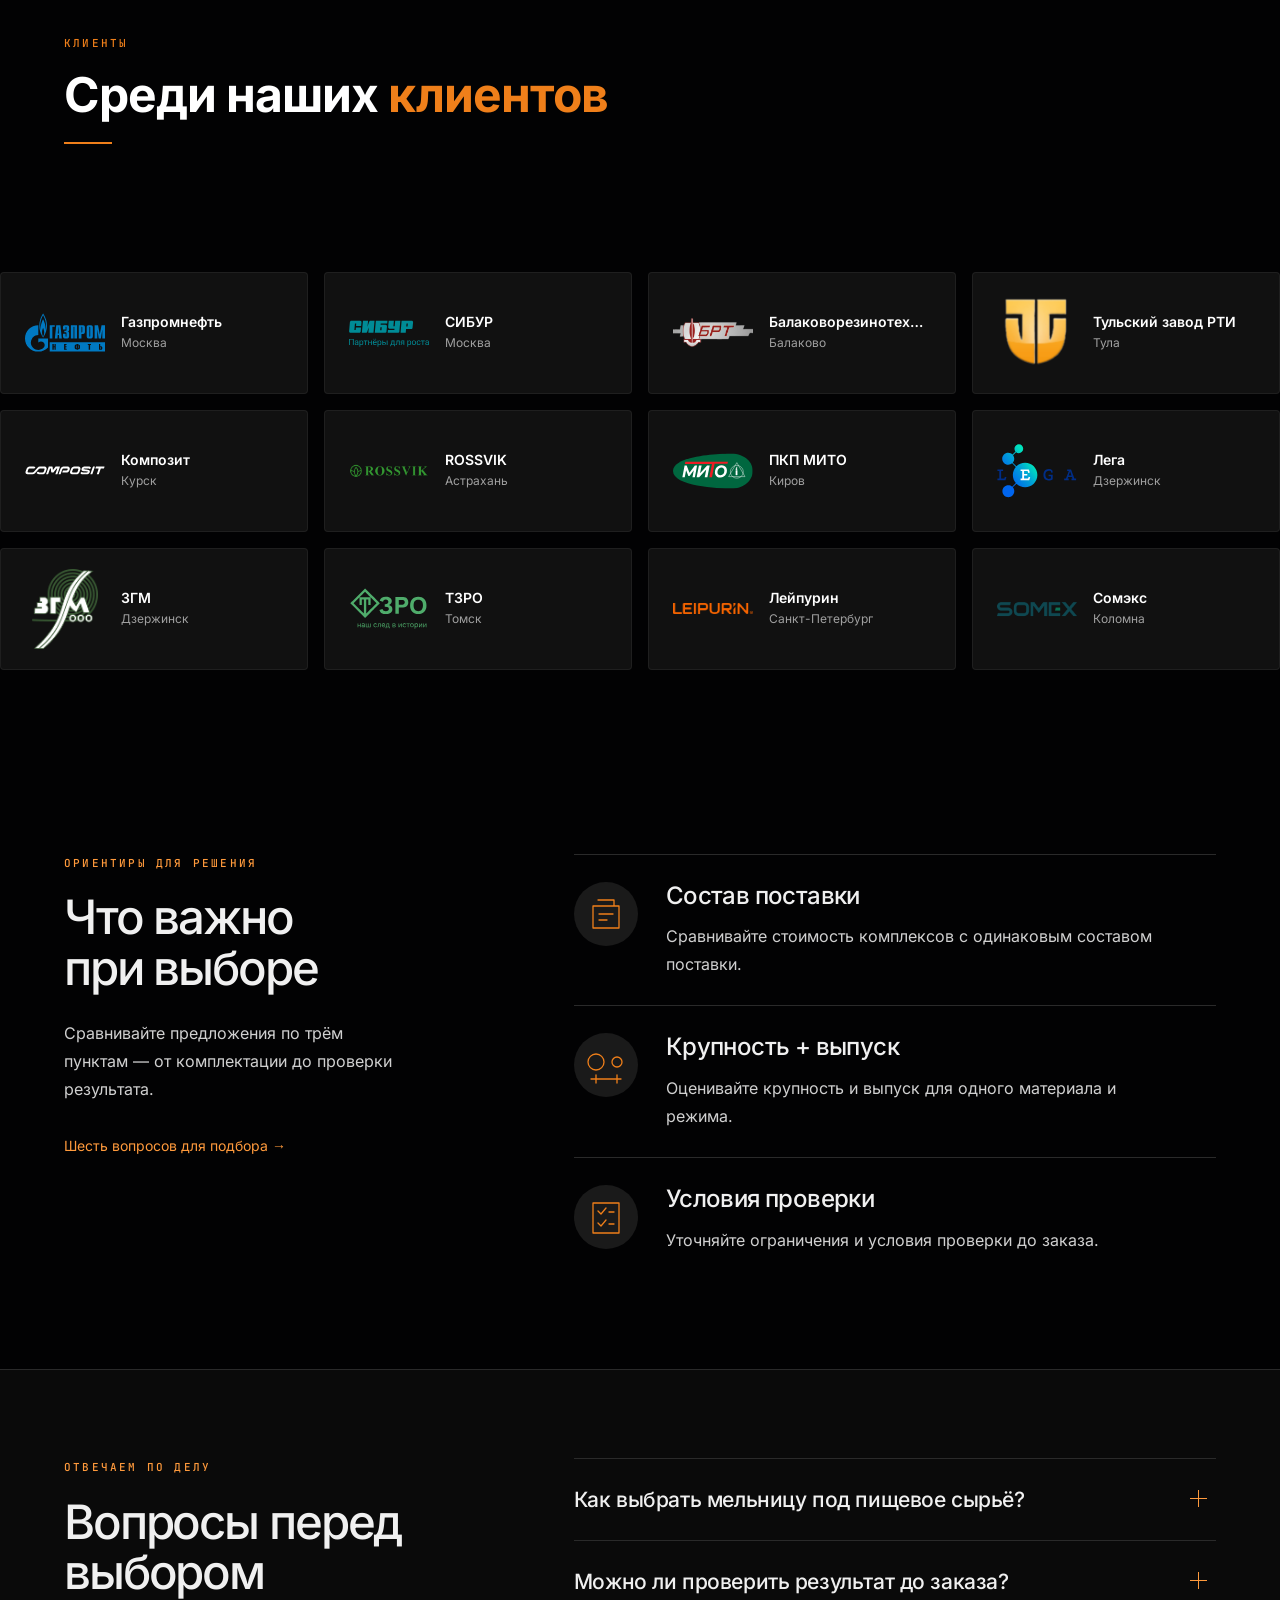
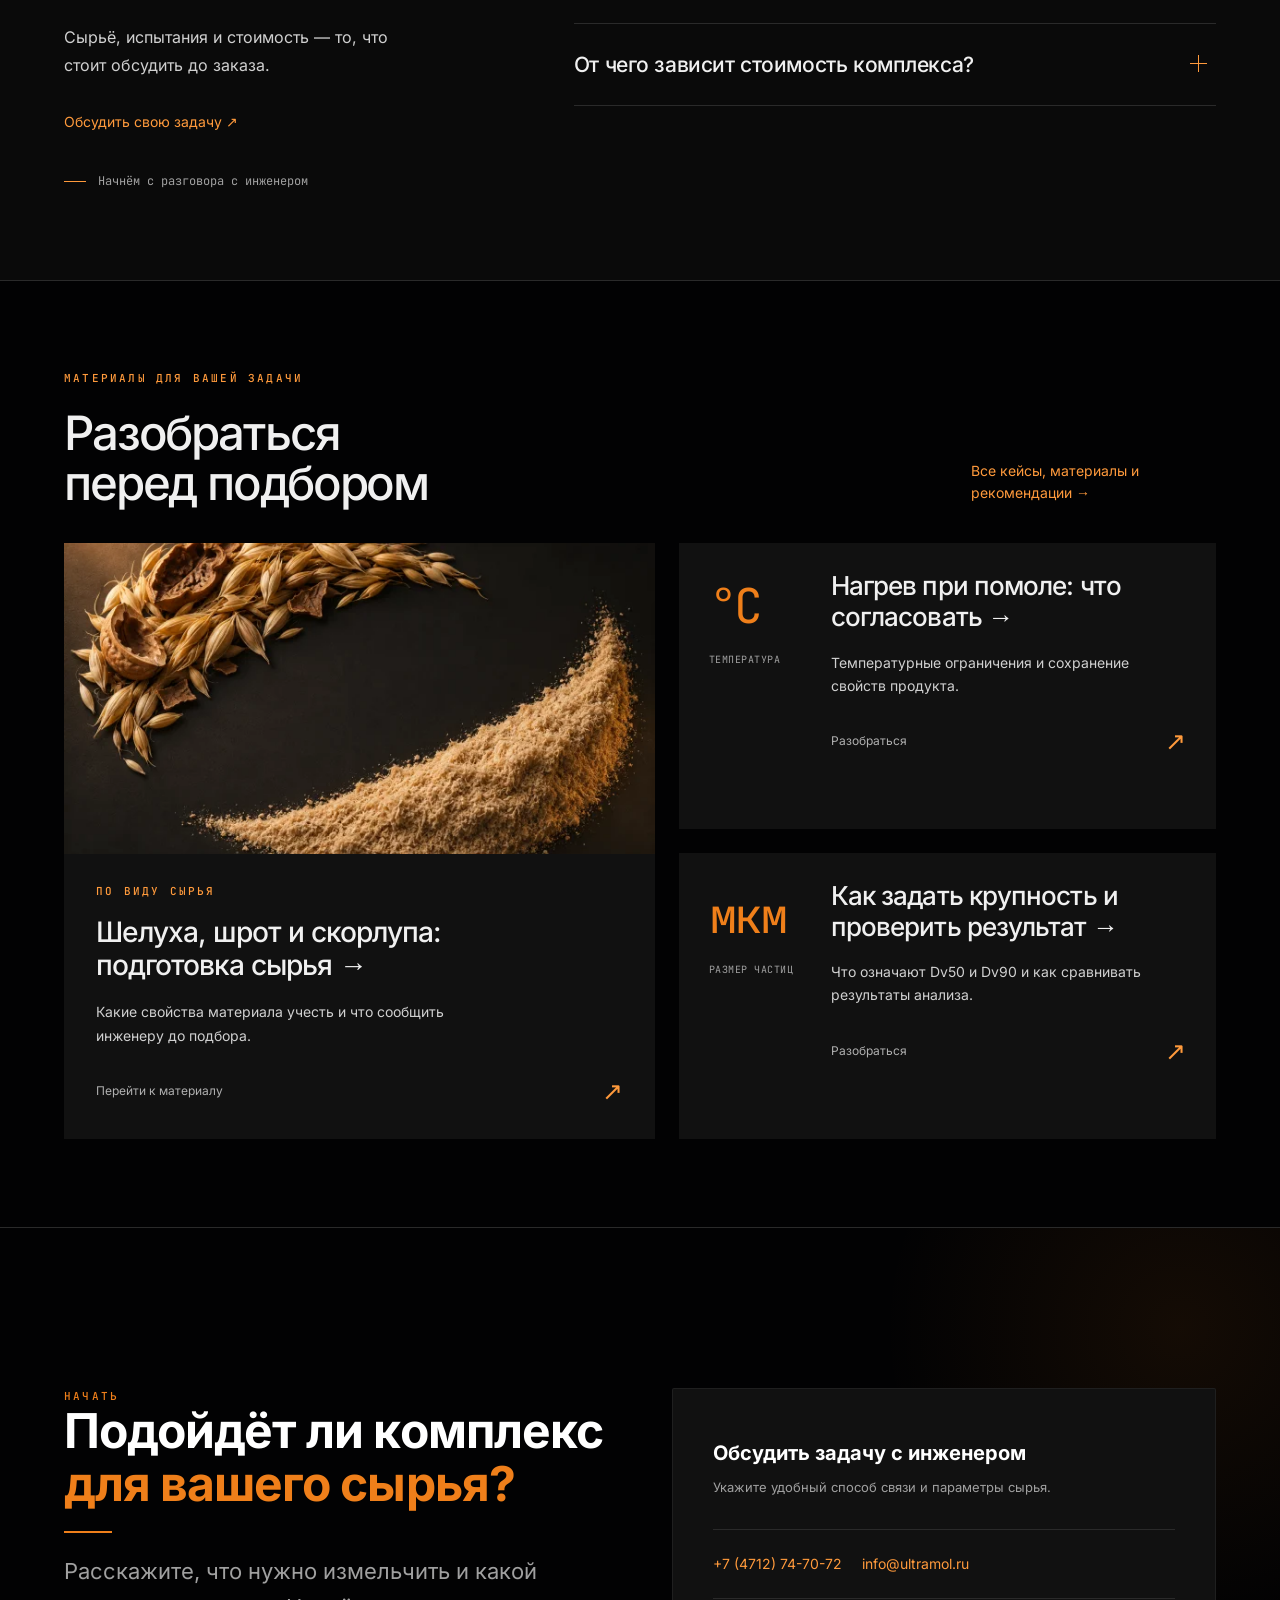
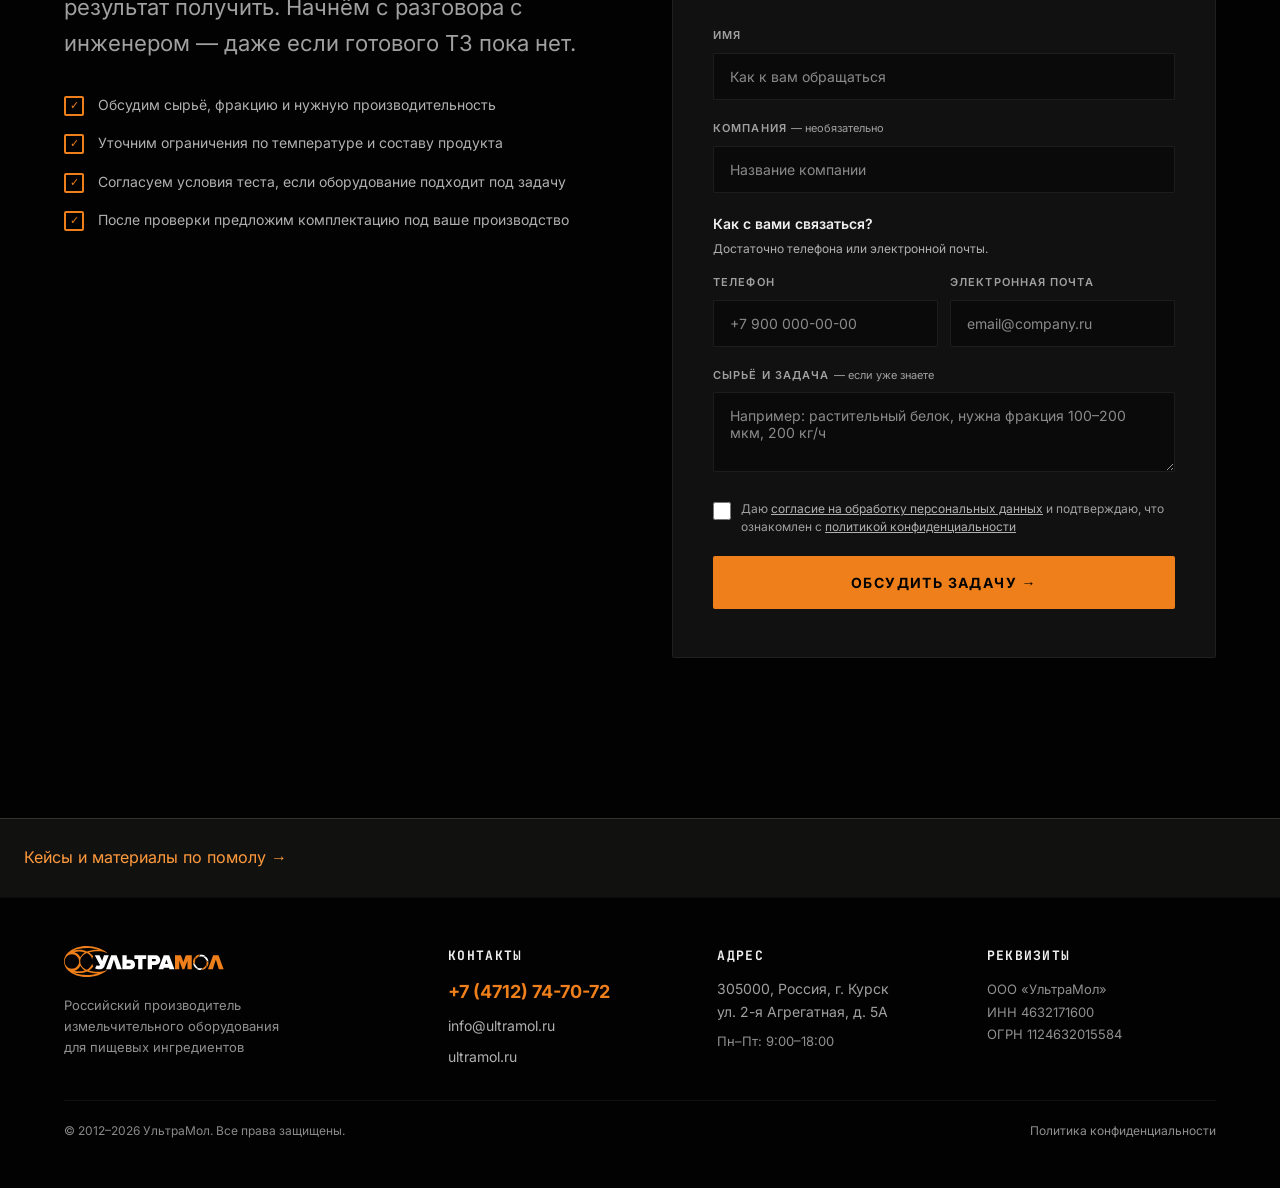
==== commit 4c8989da: "Improve contact access and reduced-motion fallback after audit" ====
--- a/index.html
+++ b/index.html
@@ -2,8 +2,8 @@
 <html lang="ru"><head><meta charset="UTF-8"><meta name="viewport" content="width=device-width, initial-scale=1">
 <title>Промышленные мельницы для пищевого сырья — подбор комплекса | УльтраМол</title><meta name="description" content="Мельничные комплексы для пищевых ингредиентов: сахарная пудра, специи, соль и белковое сырьё. Подбор по крупности, выпуску и условиям производства."><link rel="canonical" href="https://pomol.ultramol.ru/">
 <meta property="og:type" content="website"><meta property="og:locale" content="ru_RU"><meta property="og:url" content="https://pomol.ultramol.ru/"><meta property="og:title" content="Промышленные мельницы для пищевого сырья — подбор комплекса | УльтраМол"><meta property="og:description" content="Мельничные комплексы для пищевых ингредиентов: сахарная пудра, специи, соль и белковое сырьё. Подбор по крупности, выпуску и условиям производства."><meta property="og:image" content="https://pomol.ultramol.ru/assets/images/hero-clean-20261110.webp">
-<link rel="icon" href="/favicon.ico"><link rel="stylesheet" href="/styles.css?v=20261110visual"><link rel="stylesheet" href="/seo.css?v=20261110c"><script src="/app.js?v=20261110" defer></script>
-<script type="application/ld+json">{"@context": "https://schema.org", "@graph": [{"@type": "Organization", "@id": "https://pomol.ultramol.ru/#org", "name": "УльтраМол", "legalName": "ООО «УльтраМол»", "url": "https://www.ultramol.ru/", "telephone": "+7 (4712) 74-70-72", "email": "info@ultramol.ru"}, {"@type": "WebPage", "@id": "https://pomol.ultramol.ru/#page", "url": "https://pomol.ultramol.ru/", "name": "Промышленные мельницы для пищевого сырья — подбор комплекса | УльтраМол", "description": "Мельничные комплексы для пищевых ингредиентов: сахарная пудра, специи, соль и белковое сырьё. Подбор по крупности, выпуску и условиям производства.", "inLanguage": "ru", "publisher": {"@id": "https://pomol.ultramol.ru/#org"}}, {"@type": "BreadcrumbList", "itemListElement": [{"@type": "ListItem", "position": 1, "name": "Пищевые мельничные комплексы", "item": "https://pomol.ultramol.ru/"}]}, {"@type": "FAQPage", "mainEntity": [{"@type": "Question", "name": "Как выбрать мельницу под пищевое сырьё?", "acceptedAnswer": {"@type": "Answer", "text": "Укажите материал, его исходное состояние, нужную крупность и выпуск. Если важны температура, цвет или аромат, добавьте эти критерии в запрос."}}, {"@type": "Question", "name": "Можно ли проверить результат до заказа?", "acceptedAnswer": {"@type": "Answer", "text": "Сначала обсудите применимость оборудования с инженером. Массу образца, сроки, стоимость и порядок испытания согласуют для конкретного сырья."}}, {"@type": "Question", "name": "От чего зависит стоимость комплекса?", "acceptedAnswer": {"@type": "Answer", "text": "От состава поставки, требований к продукту и условий производства. Комплектация и цена уточняются после обсуждения задачи."}}]}]}</script><link rel="stylesheet" href="/home-guide.css?v=20261110b"><link rel="stylesheet" href="/home-equipment.css?v=20261110a"></head><body><a class="skip-link" href="#main">Перейти к содержанию</a><div id="scroll-progress" class="scroll-progress" aria-hidden="true"></div><header>
+<link rel="icon" href="/favicon.ico"><link rel="stylesheet" href="/styles.css?v=20261110visual"><link rel="stylesheet" href="/seo.css?v=20261110d"><script src="/app.js?v=20261110b" defer></script>
+<script type="application/ld+json">{"@context": "https://schema.org", "@graph": [{"@type": "Organization", "@id": "https://pomol.ultramol.ru/#org", "name": "УльтраМол", "legalName": "ООО «УльтраМол»", "url": "https://www.ultramol.ru/", "telephone": "+7 (4712) 74-70-72", "email": "info@ultramol.ru"}, {"@type": "WebPage", "@id": "https://pomol.ultramol.ru/#page", "url": "https://pomol.ultramol.ru/", "name": "Промышленные мельницы для пищевого сырья — подбор комплекса | УльтраМол", "description": "Мельничные комплексы для пищевых ингредиентов: сахарная пудра, специи, соль и белковое сырьё. Подбор по крупности, выпуску и условиям производства.", "inLanguage": "ru", "publisher": {"@id": "https://pomol.ultramol.ru/#org"}}, {"@type": "BreadcrumbList", "itemListElement": [{"@type": "ListItem", "position": 1, "name": "Пищевые мельничные комплексы", "item": "https://pomol.ultramol.ru/"}]}, {"@type": "FAQPage", "mainEntity": [{"@type": "Question", "name": "Как выбрать мельницу под пищевое сырьё?", "acceptedAnswer": {"@type": "Answer", "text": "Укажите материал, его исходное состояние, нужную крупность и выпуск. Если важны температура, цвет или аромат, добавьте эти критерии в запрос."}}, {"@type": "Question", "name": "Можно ли проверить результат до заказа?", "acceptedAnswer": {"@type": "Answer", "text": "Сначала обсудите применимость оборудования с инженером. Массу образца, сроки, стоимость и порядок испытания согласуют для конкретного сырья."}}, {"@type": "Question", "name": "От чего зависит стоимость комплекса?", "acceptedAnswer": {"@type": "Answer", "text": "От состава поставки, требований к продукту и условий производства. Комплектация и цена уточняются после обсуждения задачи."}}]}]}</script><link rel="stylesheet" href="/home-guide.css?v=20261110b"><link rel="stylesheet" href="/home-equipment.css?v=20261110a"><noscript><style>#contact-form{display:none}.reveal{opacity:1;transform:none}</style></noscript></head><body><a class="skip-link" href="#main">Перейти к содержанию</a><div id="scroll-progress" class="scroll-progress" aria-hidden="true"></div><header>
       <nav class="nav" id="nav" aria-label="Основная навигация">
         <div class="container nav-inner">
           <a href="/" class="nav-logo" aria-label="УльтраМол — на главную"
@@ -533,7 +533,7 @@
             <div class="form-card reveal reveal-d1">
               <h3>Обсудить задачу с инженером</h3>
               <p class="form-sub">Укажите удобный способ связи и параметры сырья.</p>
-              <form id="contact-form">
+              <div class="form-direct-contact" aria-label="Связаться напрямую"><a href="tel:+74712747072">+7 (4712) 74-70-72</a><a href="mailto:info@ultramol.ru">info@ultramol.ru</a></div><noscript><p class="form-no-js">Для отправки формы нужен JavaScript. Вы можете позвонить или написать нам по контактам выше.</p></noscript><form id="contact-form">
                 <div class="form-group">
                   <label for="name">Имя</label>
                   <input
--- a/seo.css
+++ b/seo.css
@@ -38,3 +38,9 @@
 .library-home-link{padding-top:40px;padding-bottom:16px}.library-home-link a{display:grid;grid-template-columns:1fr auto;gap:10px 24px;padding:28px 32px;border:1px solid #4a3d2c;background:#1b1813;border-radius:6px}.library-home-link span{font:11px/1.5 var(--mono);text-transform:uppercase;letter-spacing:.1em;color:#ff9a3c}.library-home-link strong{grid-column:1;font-size:clamp(20px,2.3vw,28px);line-height:1.3;font-weight:500;letter-spacing:-.03em}.library-home-link b{grid-column:2;grid-row:1/3;align-self:center;font-size:34px;font-weight:400;color:#ff9a3c}.library-home-link a:hover{border-color:#ff9a3c}
 @media(min-width:1101px){.nav-links{gap:20px}.nav-links a{font-size:12px}}
 @media(max-width:600px){.library-home-link a{padding:22px}.library-footer-link{font-size:14px}}
+
+/* Direct contact remains available beside the form, including without JavaScript. */
+.form-direct-contact{display:flex;flex-wrap:wrap;gap:8px 20px;margin:20px 0 28px;padding:18px 0;border-top:1px solid var(--gray-800);border-bottom:1px solid var(--gray-800);font-size:14px;line-height:1.6}
+.form-direct-contact a{display:inline-flex;align-items:center;min-height:32px;color:var(--orange-bright);text-underline-offset:4px}
+.form-direct-contact a:hover{text-decoration:underline}
+.form-no-js{color:var(--gray-200);font-size:15px;line-height:1.7}
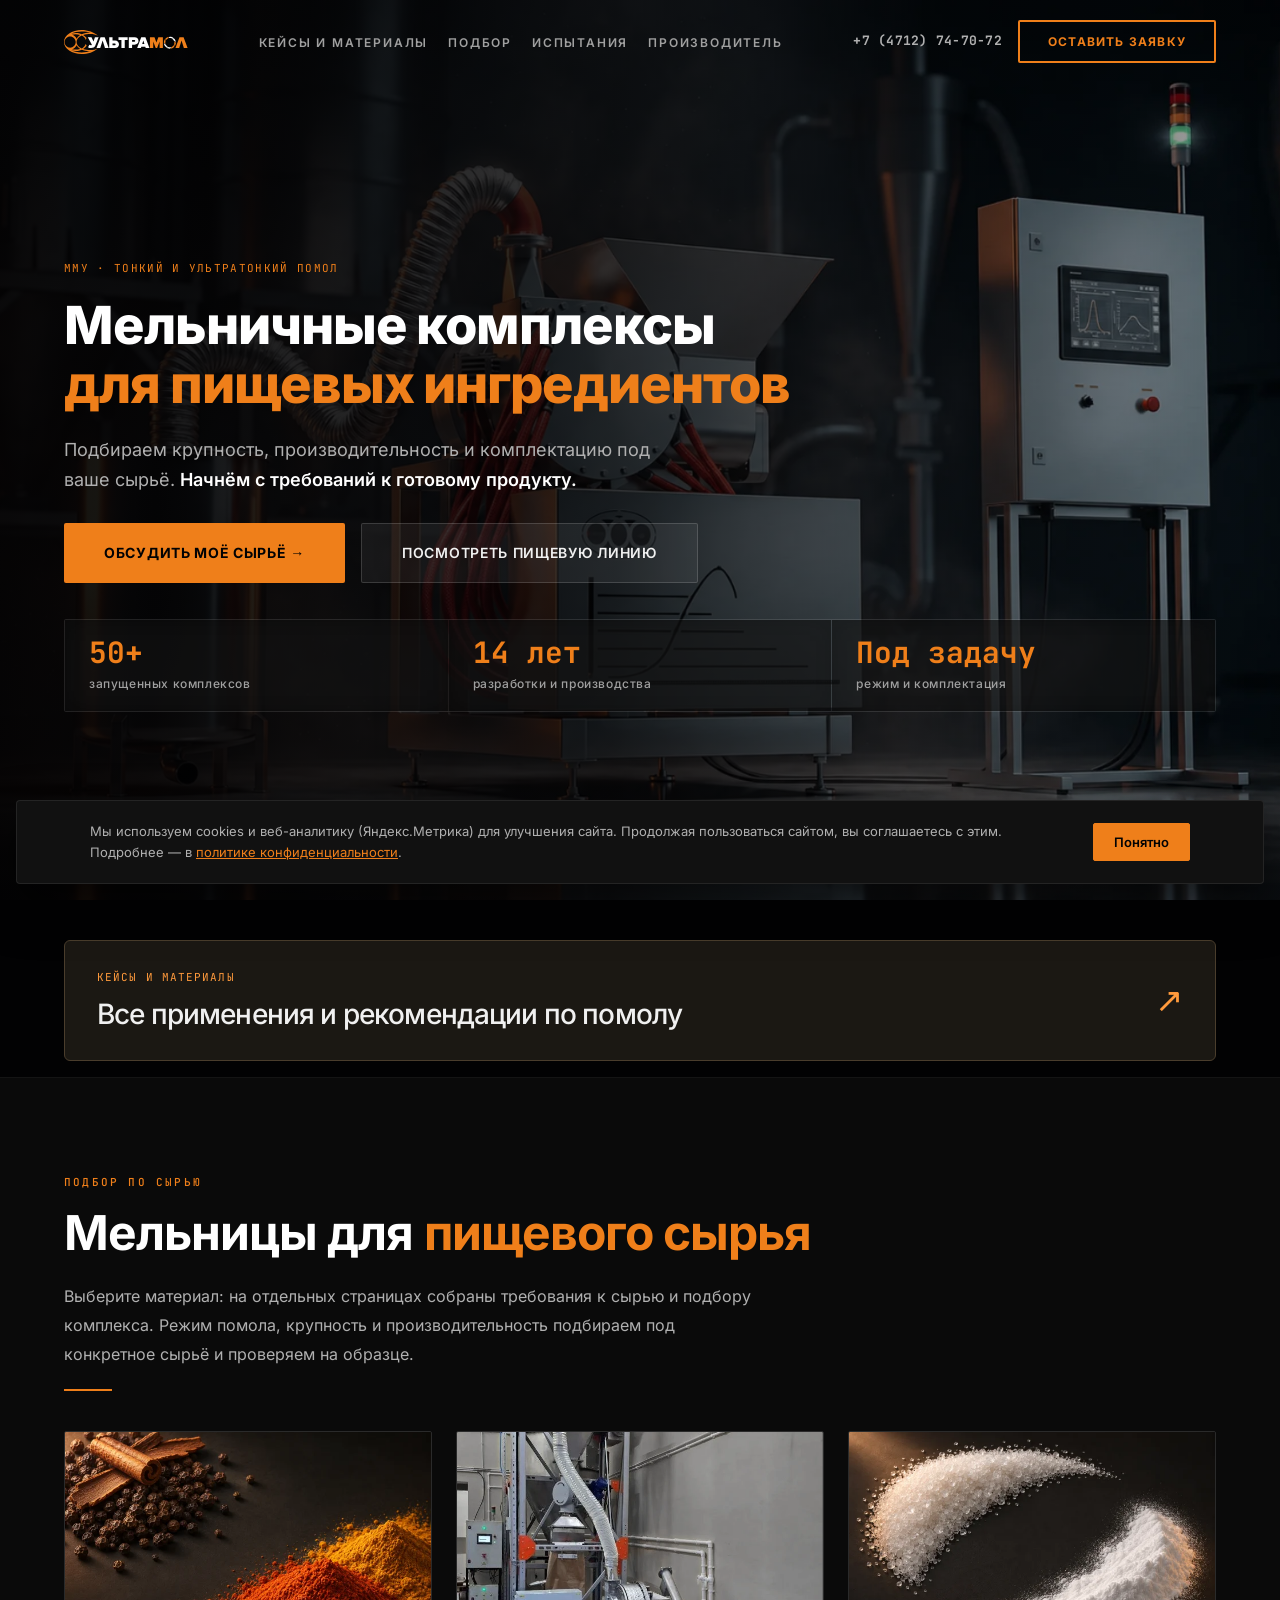
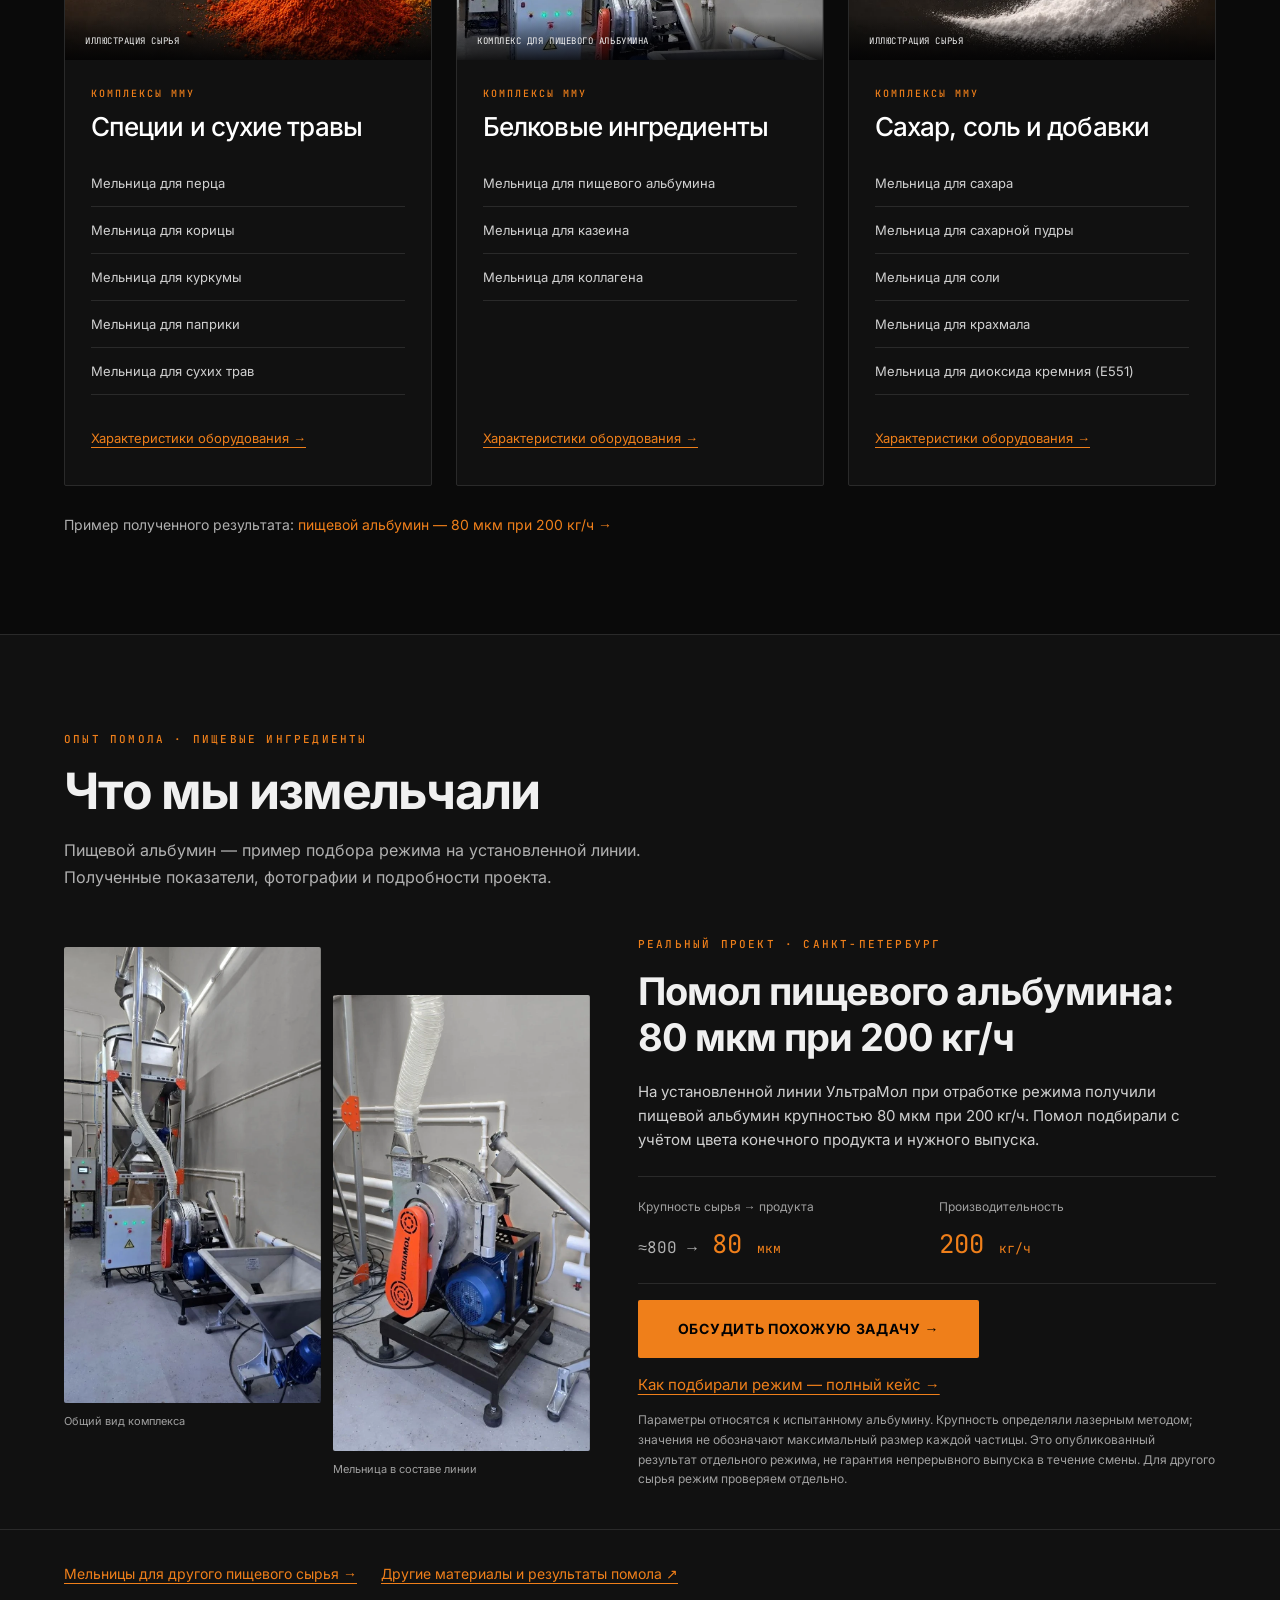
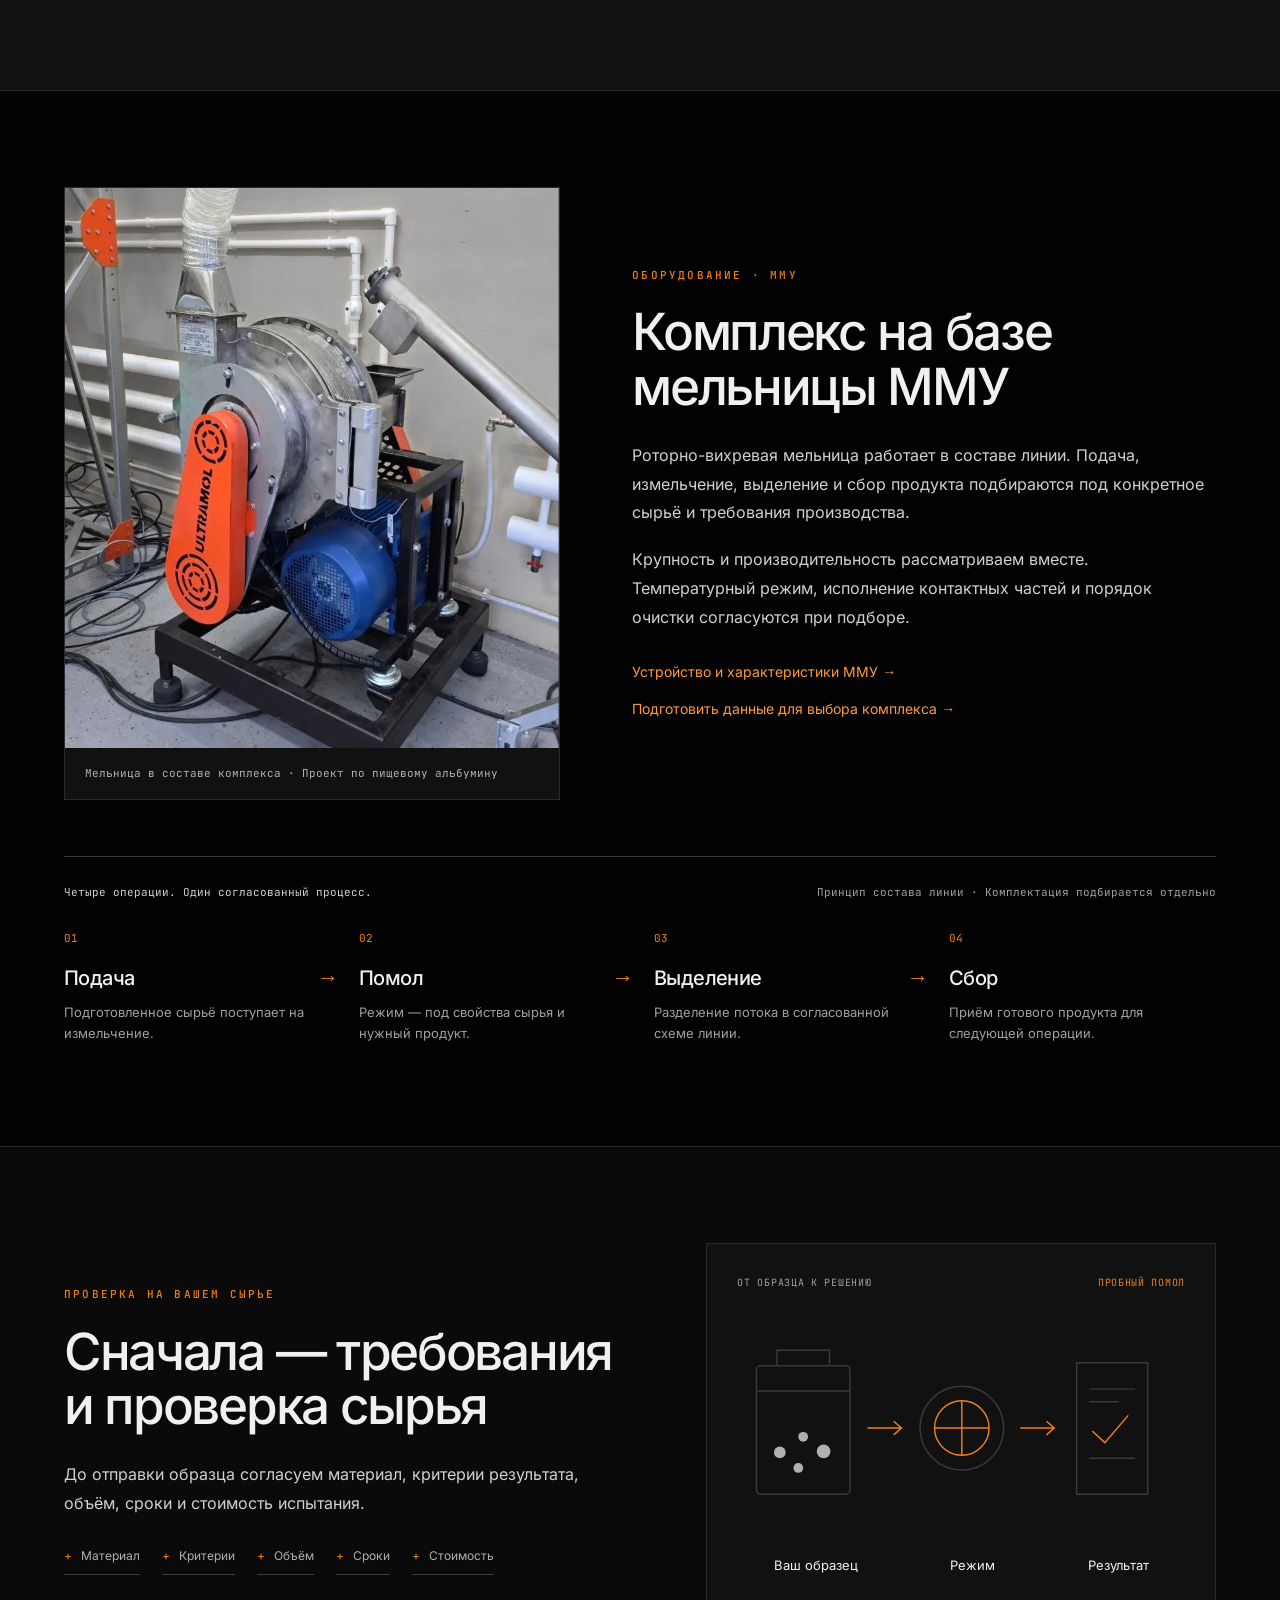
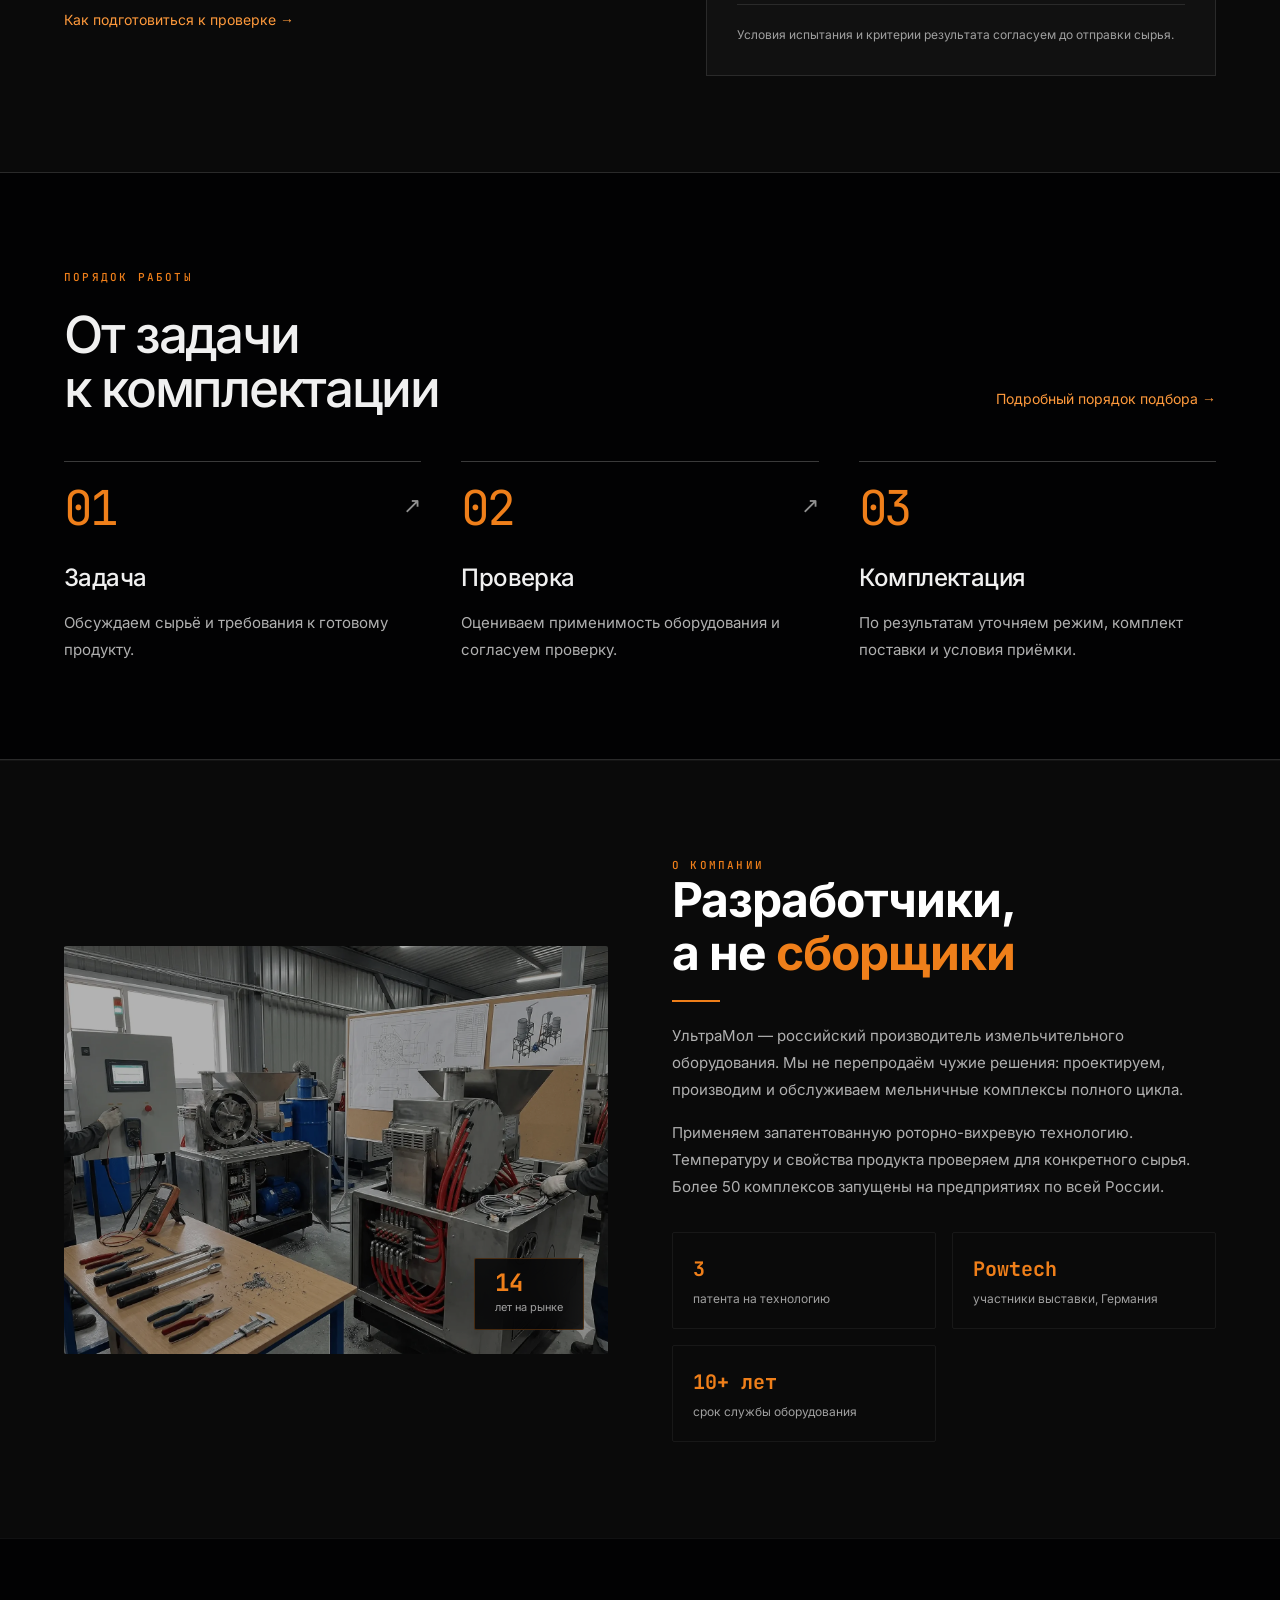
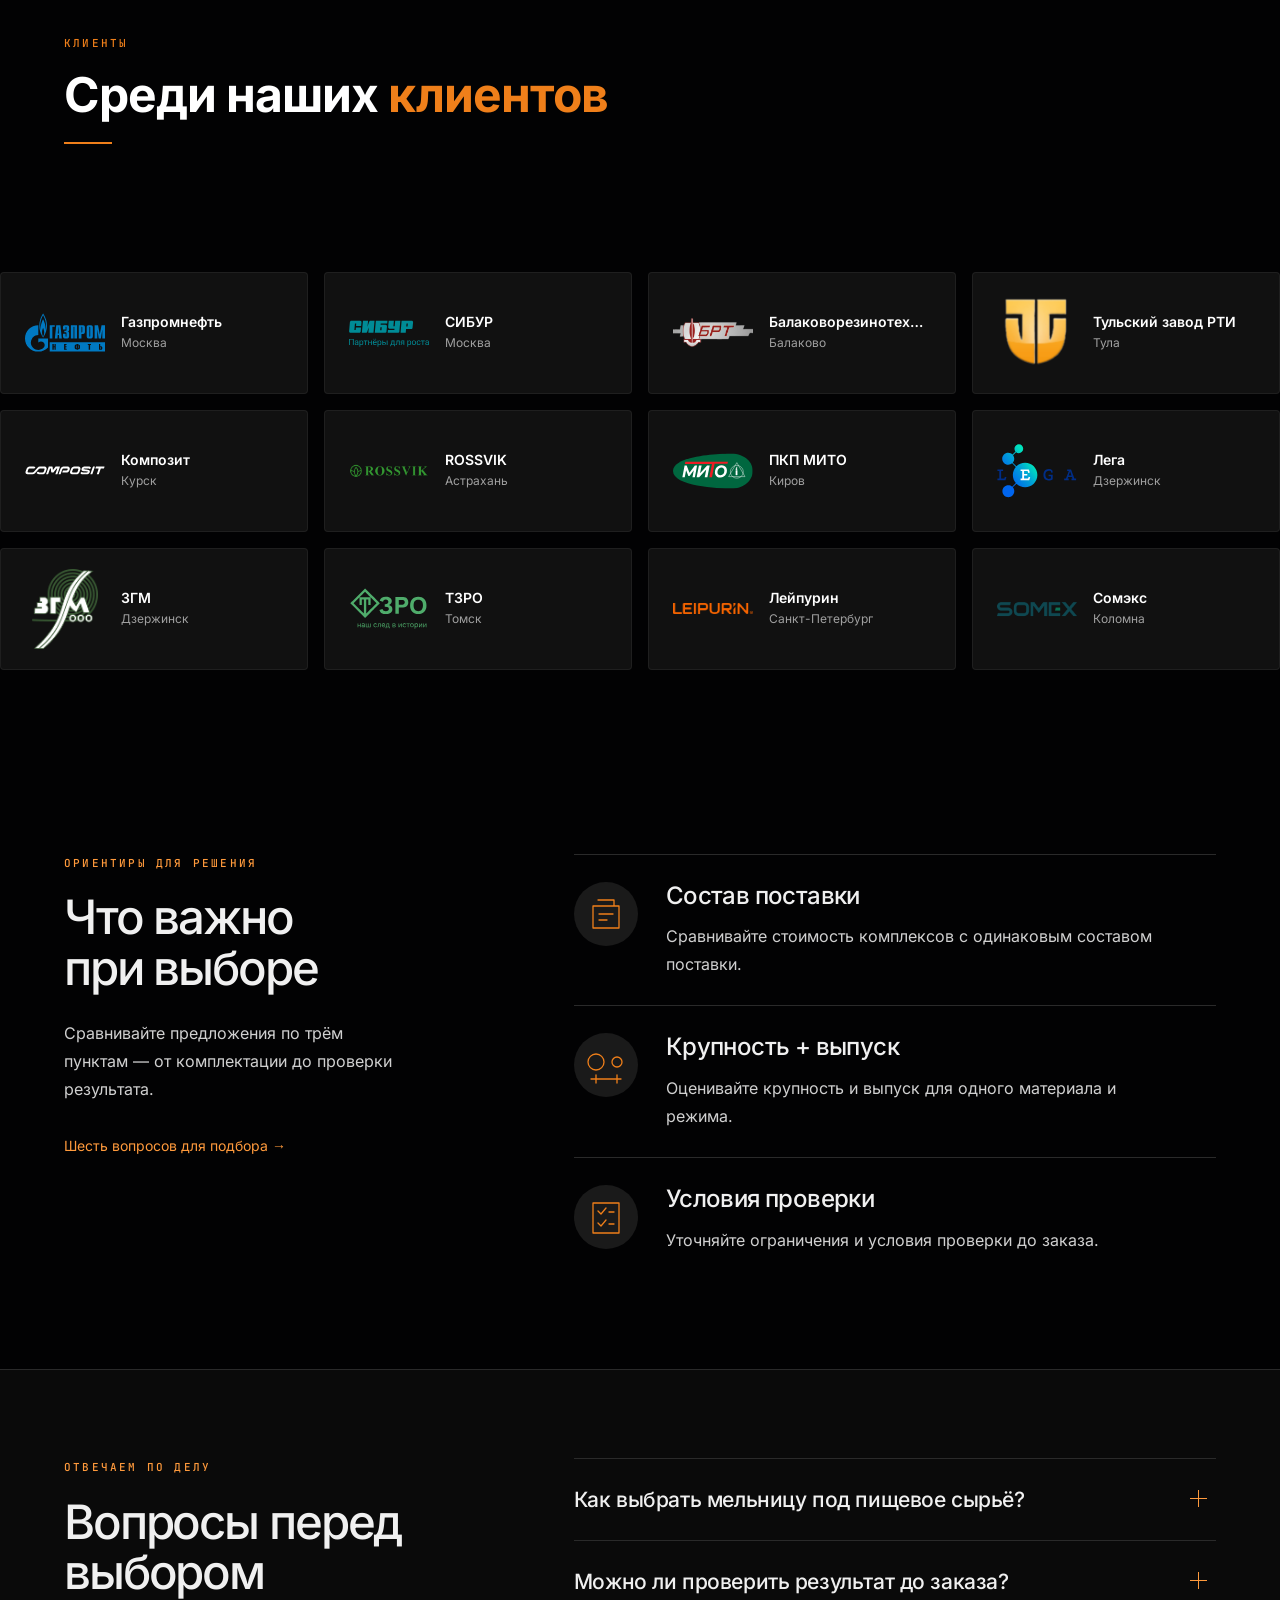
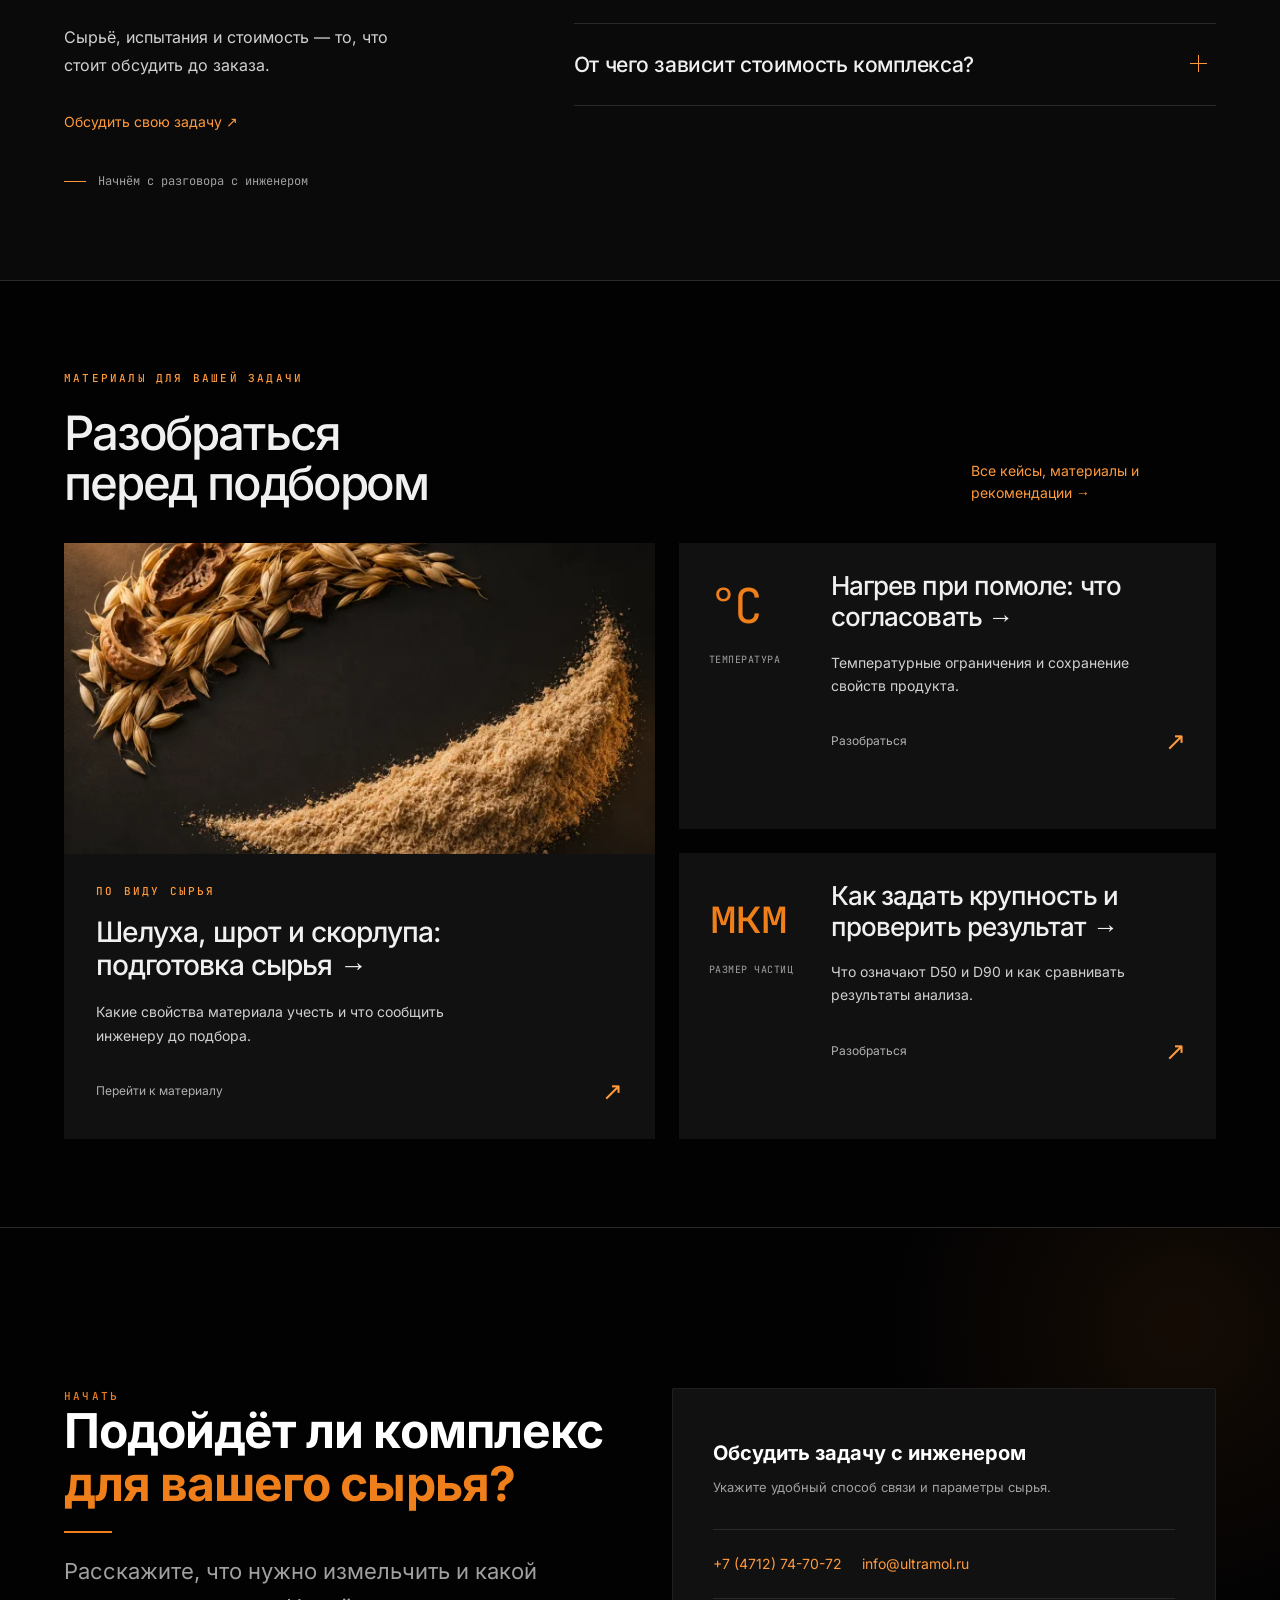
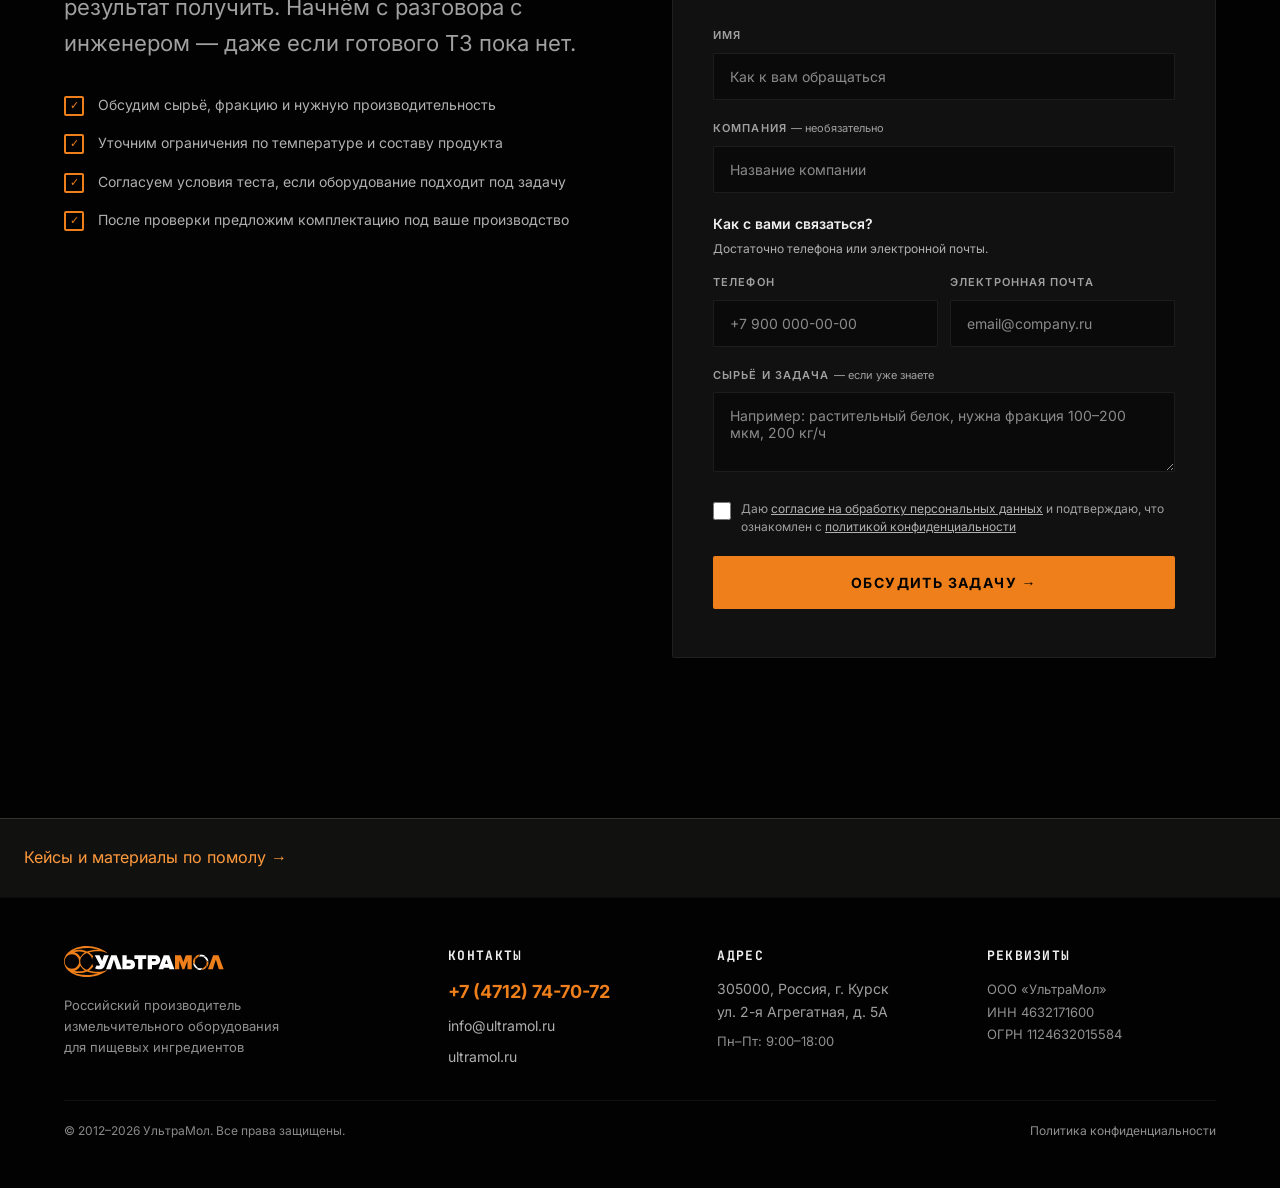
==== commit bbf63b8f: "Explain particle size distribution by mass for customers" ====
--- a/index.html
+++ b/index.html
@@ -175,7 +175,7 @@
             <div class="section-divider"></div>
           </div>
           <div class="cases-grid">
-            <article class="case-card"><figure class="application-photo"><img src="/assets/images/material-spices.webp" srcset="/assets/images/material-spices-640.webp 640w, /assets/images/material-spices.webp 1280w" sizes="(max-width:767px) 100vw, 33vw" width="1280" height="853" alt="Иллюстрация: цельные специи и порошки" loading="lazy" decoding="async"><figcaption>Иллюстрация сырья</figcaption></figure>
+            <article class="case-card"><figure class="application-photo"><img src="/assets/images/material-spices.webp" srcset="/assets/images/material-spices-640.webp 640w, /assets/images/material-spices.webp 1280w" sizes="(max-width:767px) calc(100vw - 64px), (max-width:1199px) calc(33.333vw - 48px), (max-width:1279px) calc(33.333vw - 59px), 368px" width="1280" height="853" alt="Иллюстрация: цельные специи и порошки" loading="lazy" decoding="async"><figcaption>Иллюстрация сырья</figcaption></figure>
               <div class="case-overlay">
                 <div class="case-tag">Комплексы ММУ</div>
                 <h3>Специи и сухие травы</h3>
@@ -201,7 +201,7 @@
                 <a class="case-equipment-link" href="https://www.ultramol.ru/produktsiya/izmelchitelnoe-oborudovanie/molotkovaya-rotorno-vikhrevaya-melnitsa-serii-mmu-/">Характеристики оборудования →</a>
               </div>
             </article>
-            <article class="case-card"><figure class="application-photo"><img src="/assets/images/material-sugar.webp" srcset="/assets/images/material-sugar-640.webp 640w, /assets/images/material-sugar.webp 1280w" sizes="(max-width:767px) 100vw, 33vw" width="1280" height="853" alt="Иллюстрация: кристаллы сахара и сахарная пудра" loading="lazy" decoding="async"><figcaption>Иллюстрация сырья</figcaption></figure>
+            <article class="case-card"><figure class="application-photo"><img src="/assets/images/material-sugar.webp" srcset="/assets/images/material-sugar-640.webp 640w, /assets/images/material-sugar.webp 1280w" sizes="(max-width:767px) calc(100vw - 64px), (max-width:1199px) calc(33.333vw - 48px), (max-width:1279px) calc(33.333vw - 59px), 368px" width="1280" height="853" alt="Иллюстрация: кристаллы сахара и сахарная пудра" loading="lazy" decoding="async"><figcaption>Иллюстрация сырья</figcaption></figure>
               <div class="case-overlay">
                 <div class="case-tag">Комплексы ММУ</div>
                 <h3>Сахар, соль и добавки</h3>
@@ -492,7 +492,7 @@
 <div class="guide-resource-image"><img src="/assets/images/material-botanical.webp" srcset="/assets/images/material-botanical-640.webp 640w, /assets/images/material-botanical.webp 1280w" sizes="(max-width:800px) 100vw, 50vw" width="1280" height="853" alt="Иллюстрация: шелуха, скорлупа и измельчённое растительное сырьё" loading="lazy" decoding="async"></div>
 <div class="guide-resource-copy"><span class="label">По виду сырья</span><h3>Шелуха, шрот и скорлупа: подготовка сырья →</h3><p>Какие свойства материала учесть и что сообщить инженеру до подбора.</p><span class="guide-resource-footer">Перейти к материалу <b aria-hidden="true">↗</b></span></div></a>
 <a class="guide-resource guide-resource-small" href="/baza-znaniy/pomol-i-nagrev/"><span class="guide-symbol" aria-hidden="true">°C<small>ТЕМПЕРАТУРА</small></span><div class="guide-resource-copy"><h3>Нагрев при помоле: что согласовать →</h3><p>Температурные ограничения и сохранение свойств продукта.</p><span class="guide-resource-footer">Разобраться <b aria-hidden="true">↗</b></span></div></a>
-<a class="guide-resource guide-resource-small" href="/baza-znaniy/krupnost-pomola/"><span class="guide-symbol" aria-hidden="true">мкм<small>РАЗМЕР ЧАСТИЦ</small></span><div class="guide-resource-copy"><h3>Как задать крупность и проверить результат →</h3><p>Что означают Dv50 и Dv90 и как сравнивать результаты анализа.</p><span class="guide-resource-footer">Разобраться <b aria-hidden="true">↗</b></span></div></a>
+<a class="guide-resource guide-resource-small" href="/baza-znaniy/krupnost-pomola/"><span class="guide-symbol" aria-hidden="true">мкм<small>РАЗМЕР ЧАСТИЦ</small></span><div class="guide-resource-copy"><h3>Как задать крупность и проверить результат →</h3><p>Что означают D50 и D90 и как сравнивать результаты анализа.</p><span class="guide-resource-footer">Разобраться <b aria-hidden="true">↗</b></span></div></a>
 </div></div></section><!-- /seo-stage2-related --><section class="cta-section" id="form">
         <div class="container">
           <div class="cta-inner">
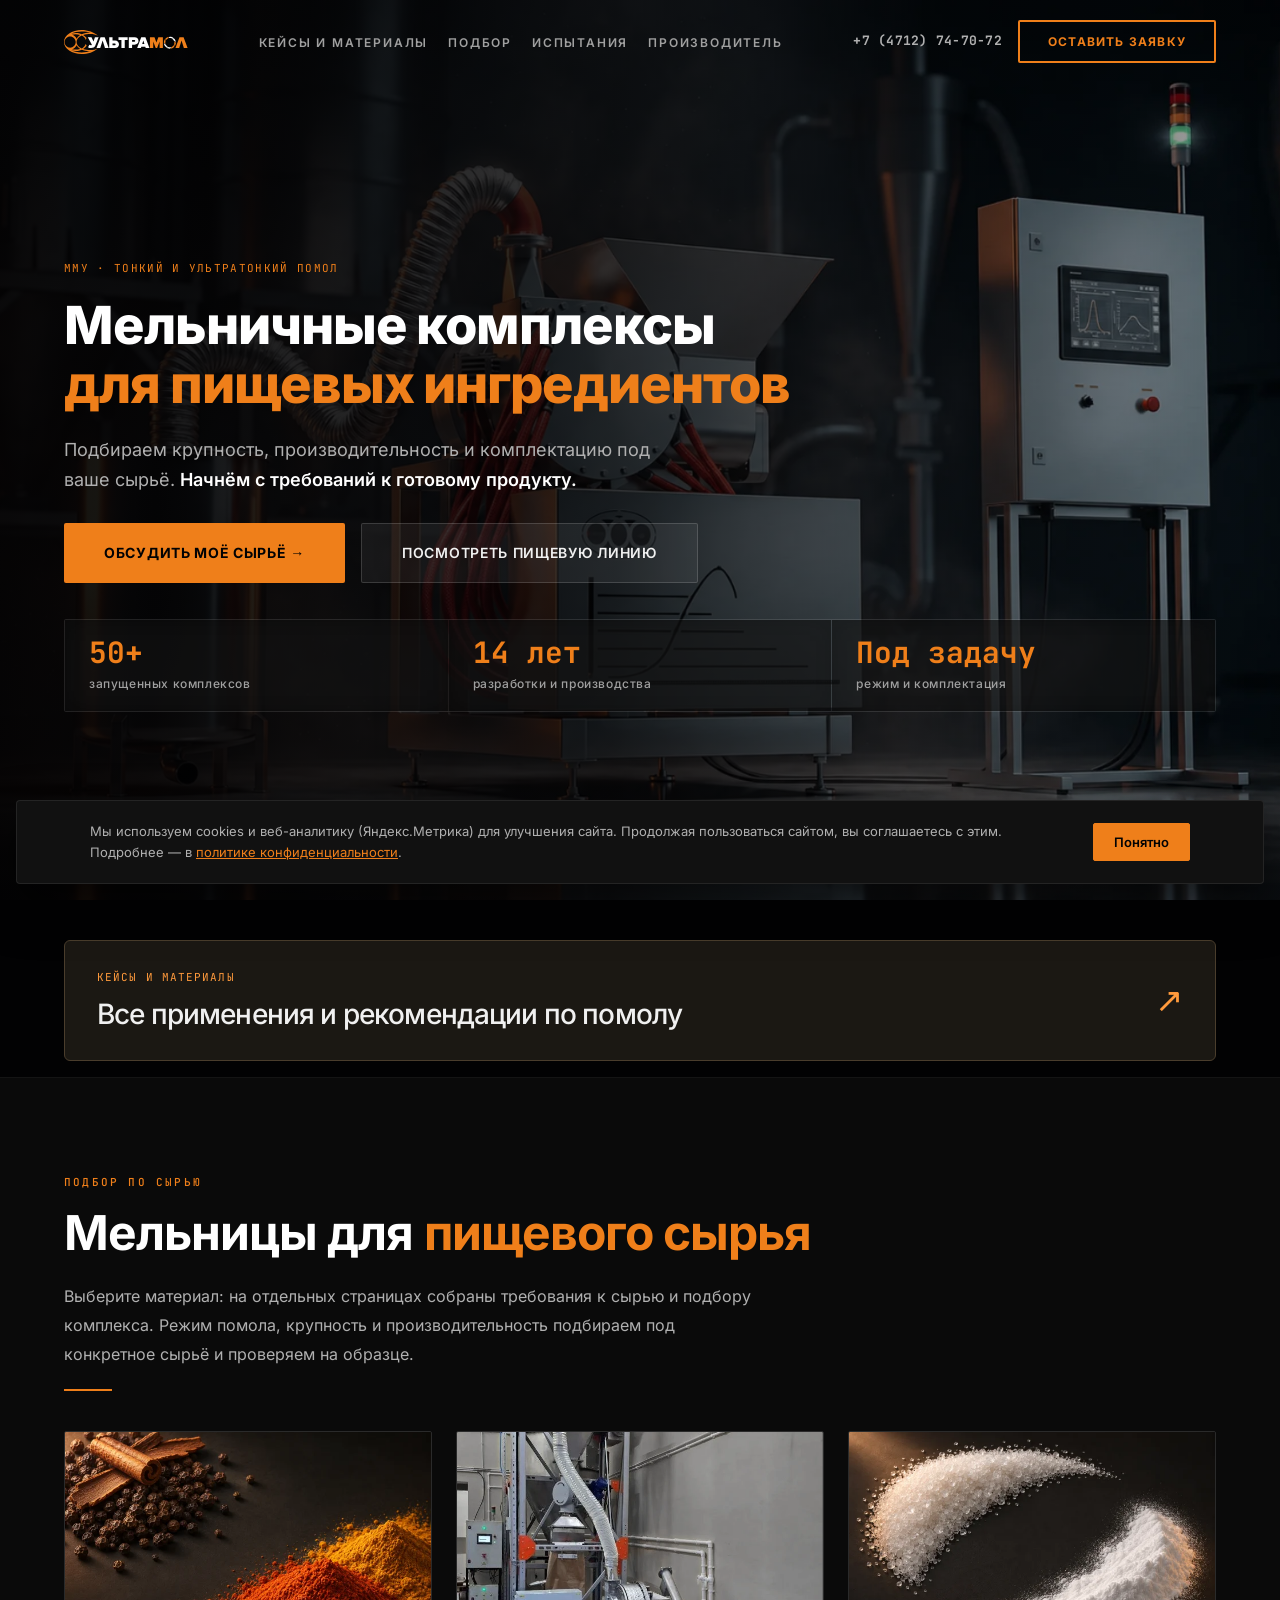
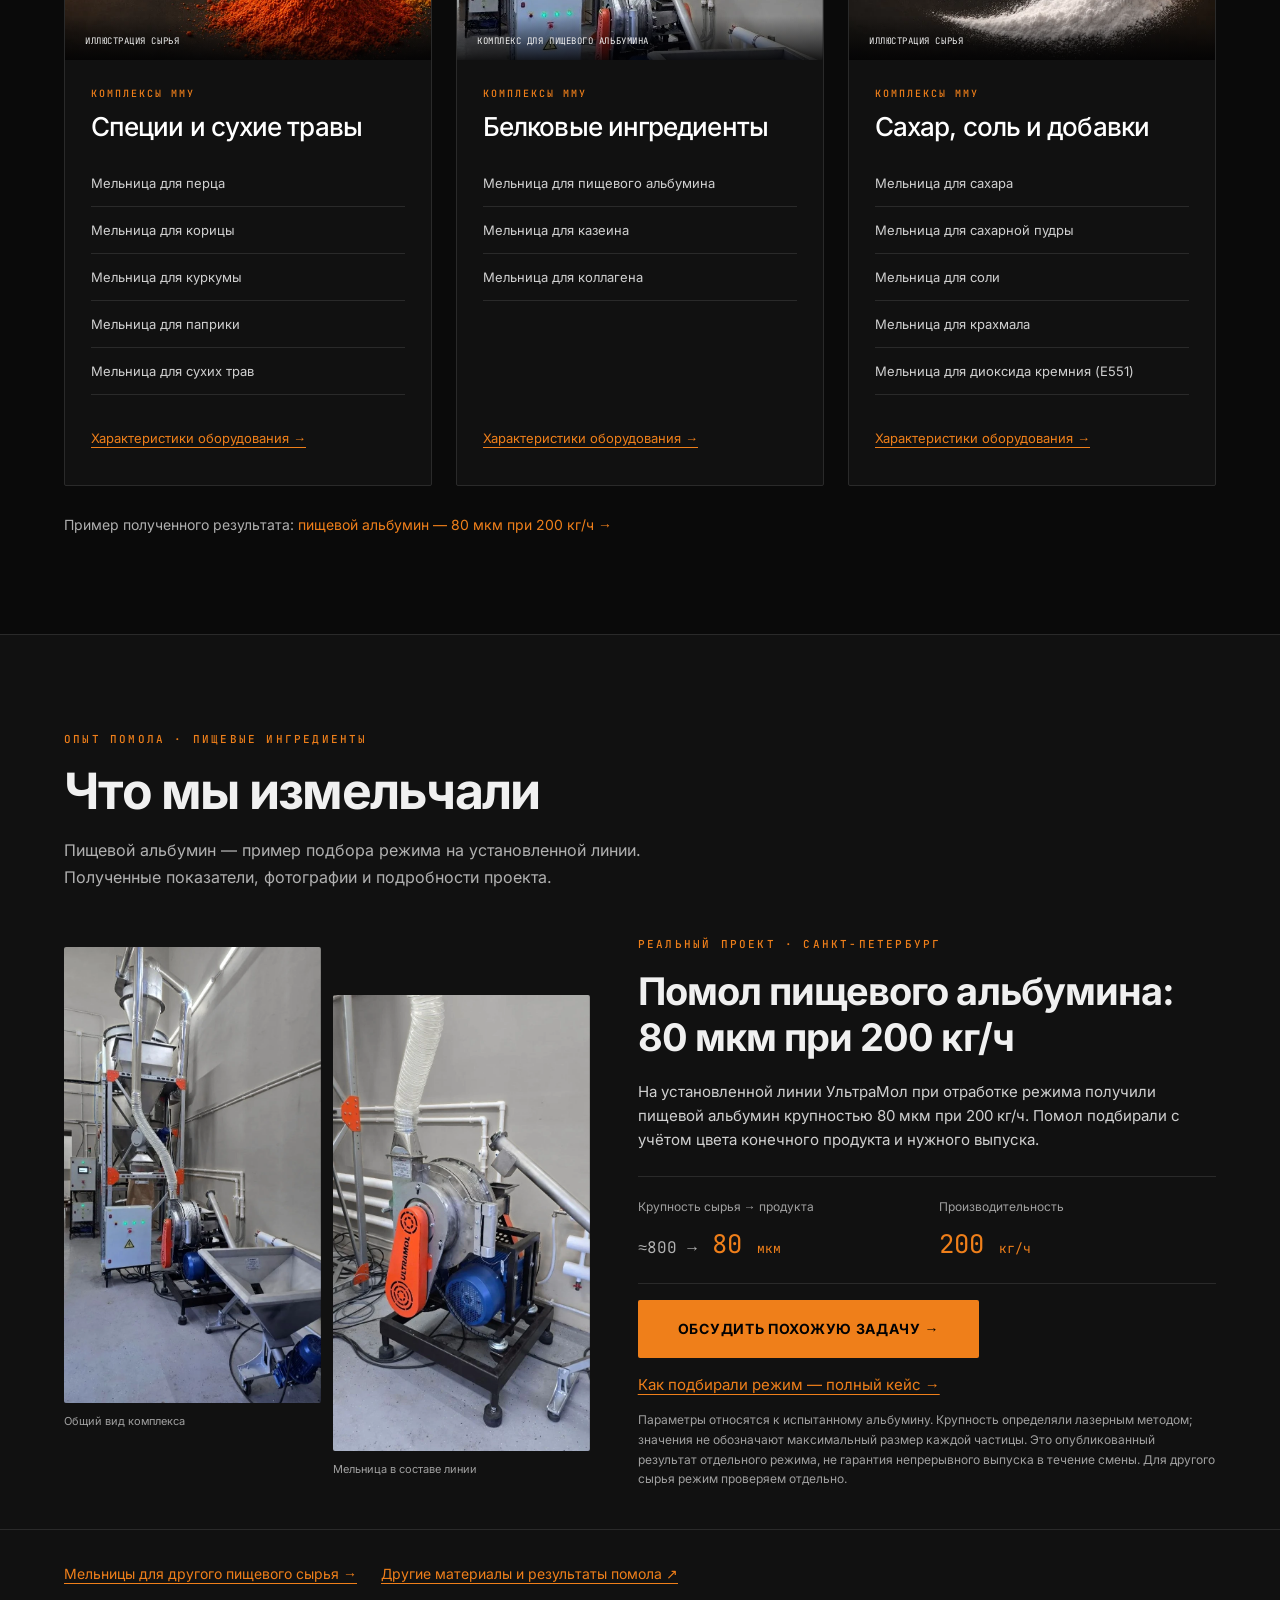
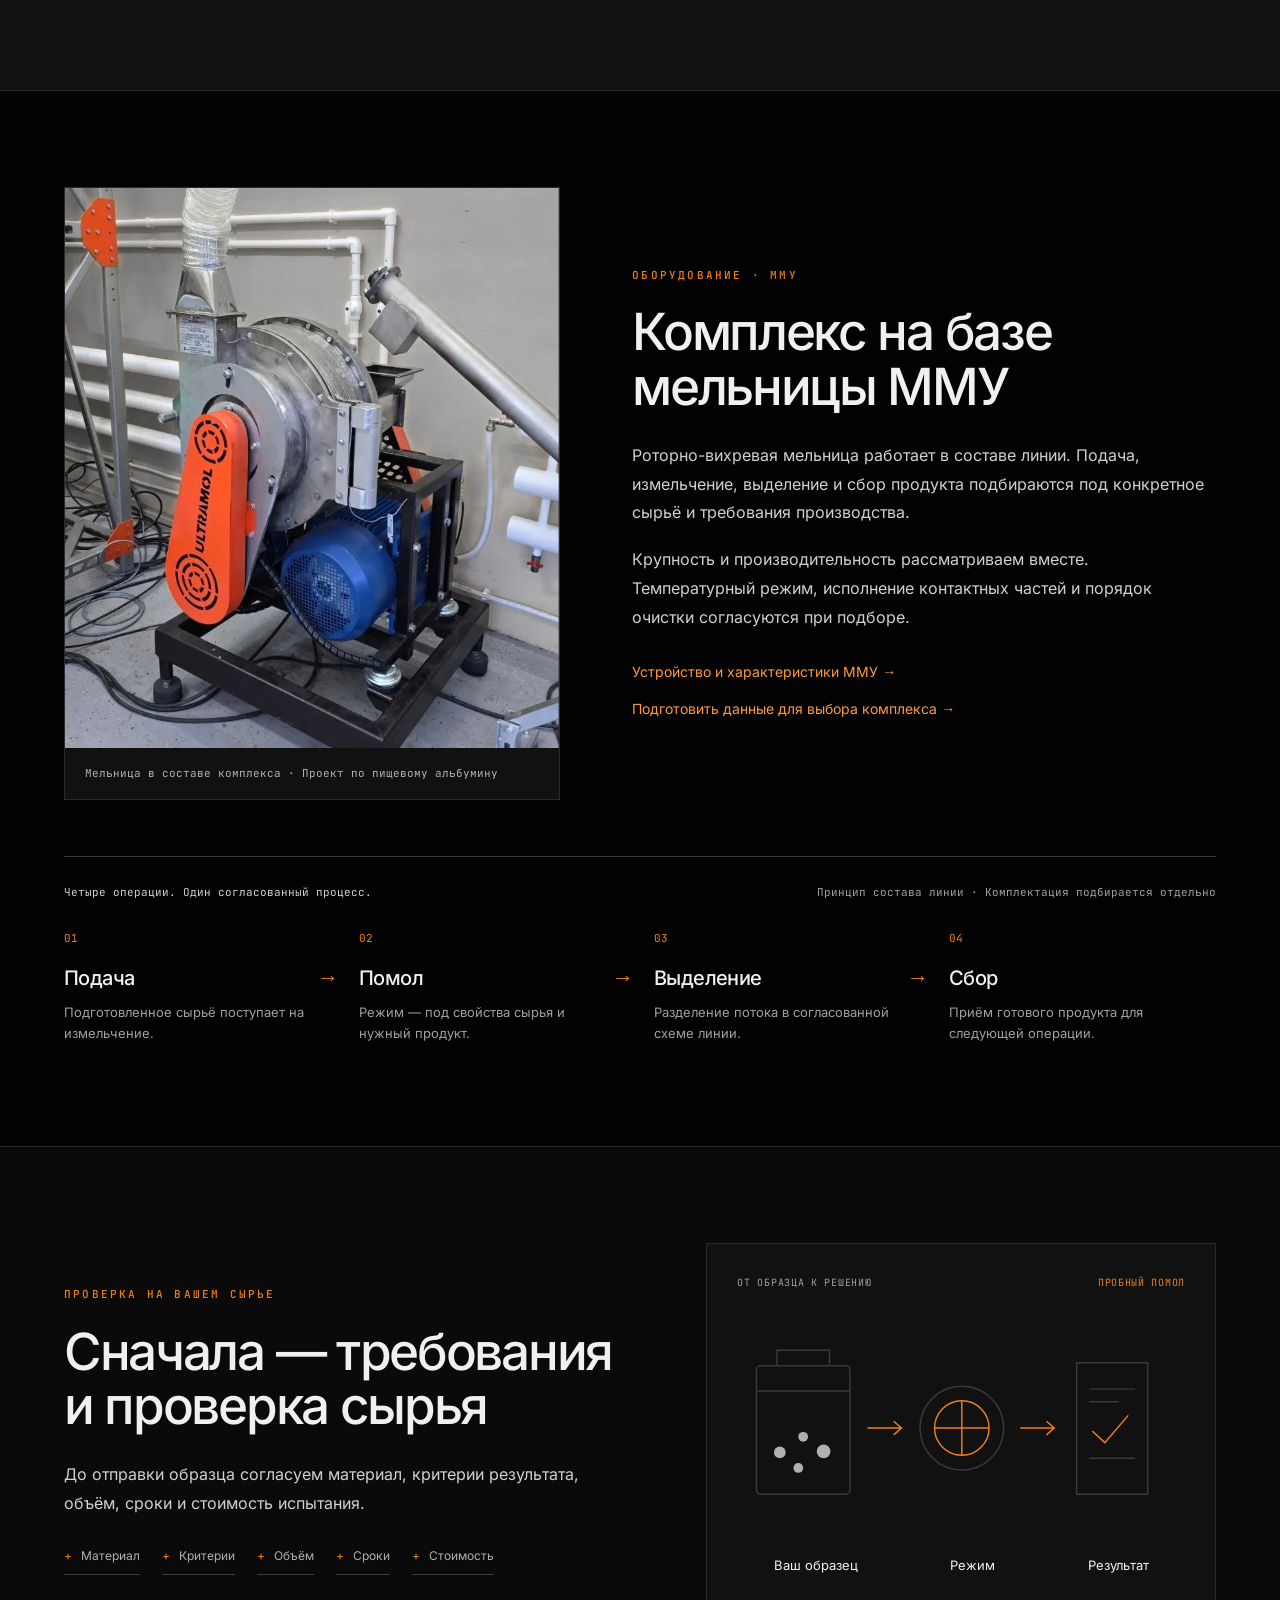
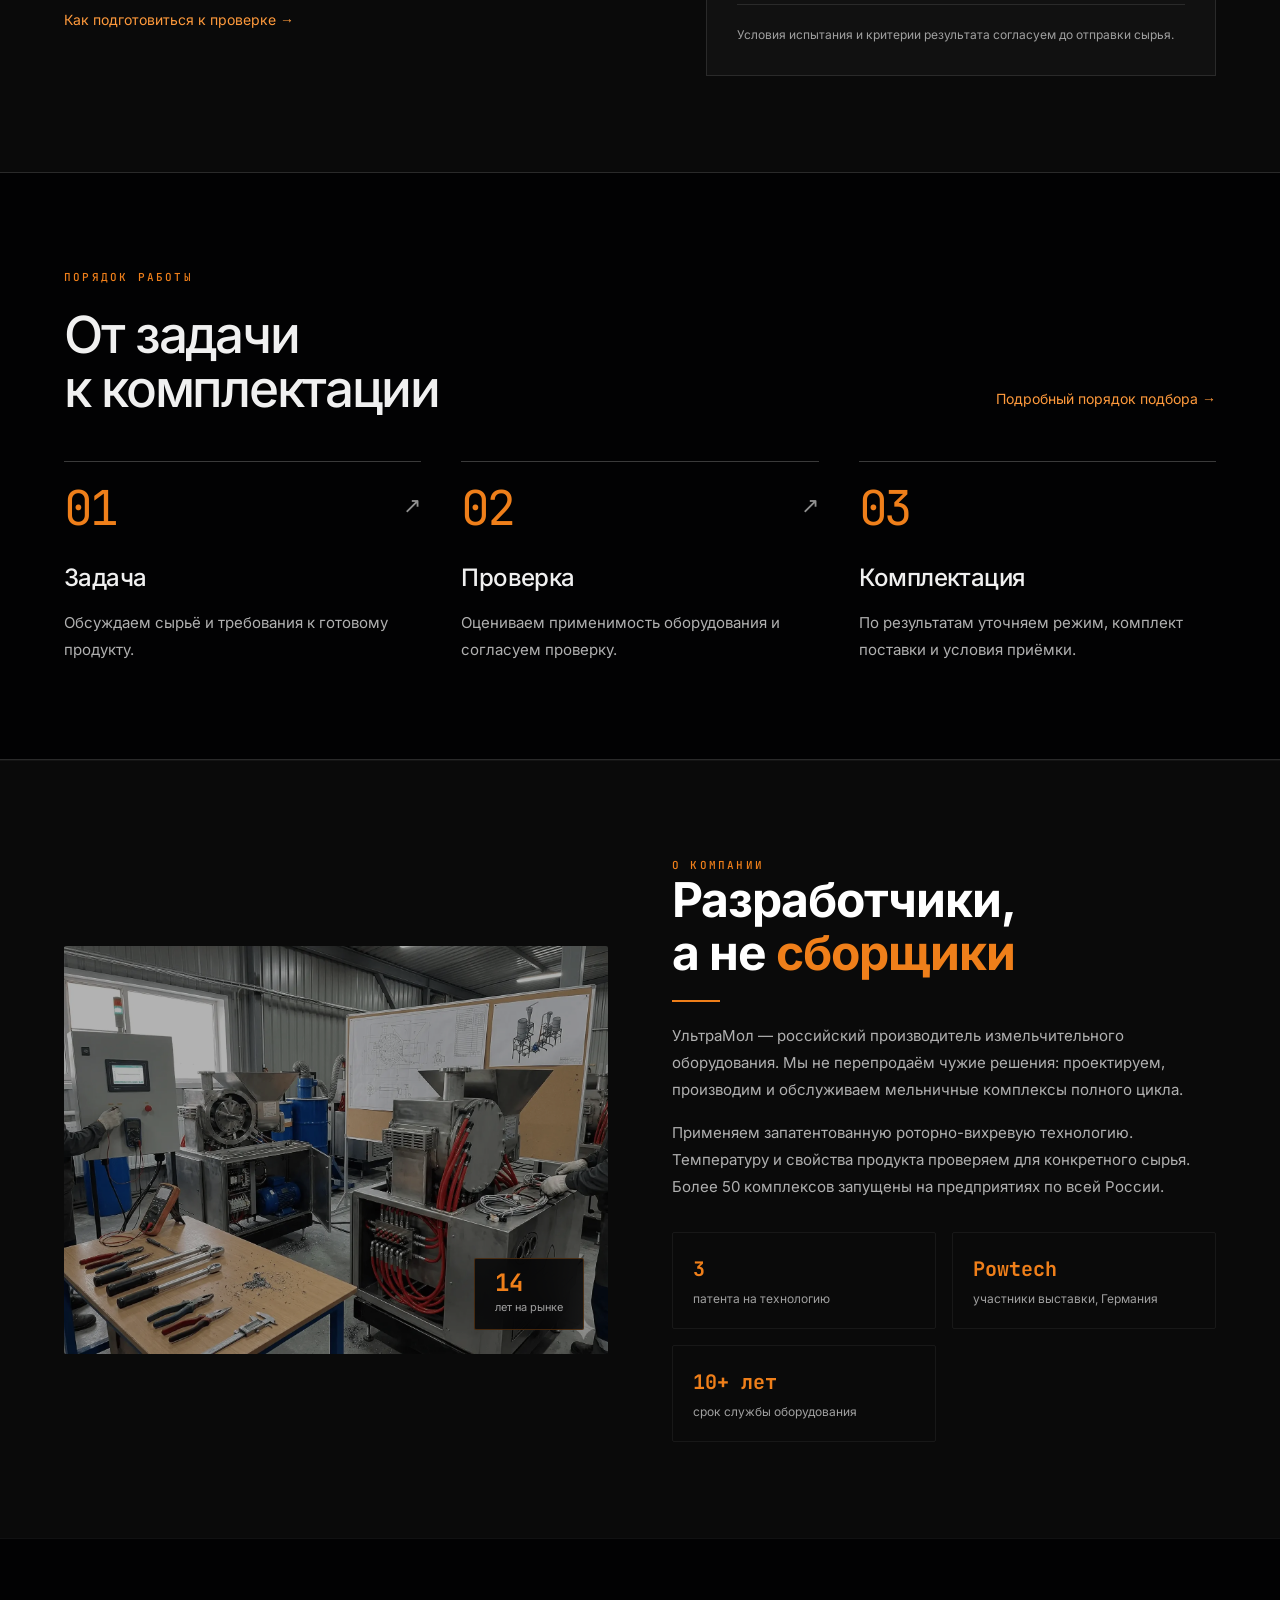
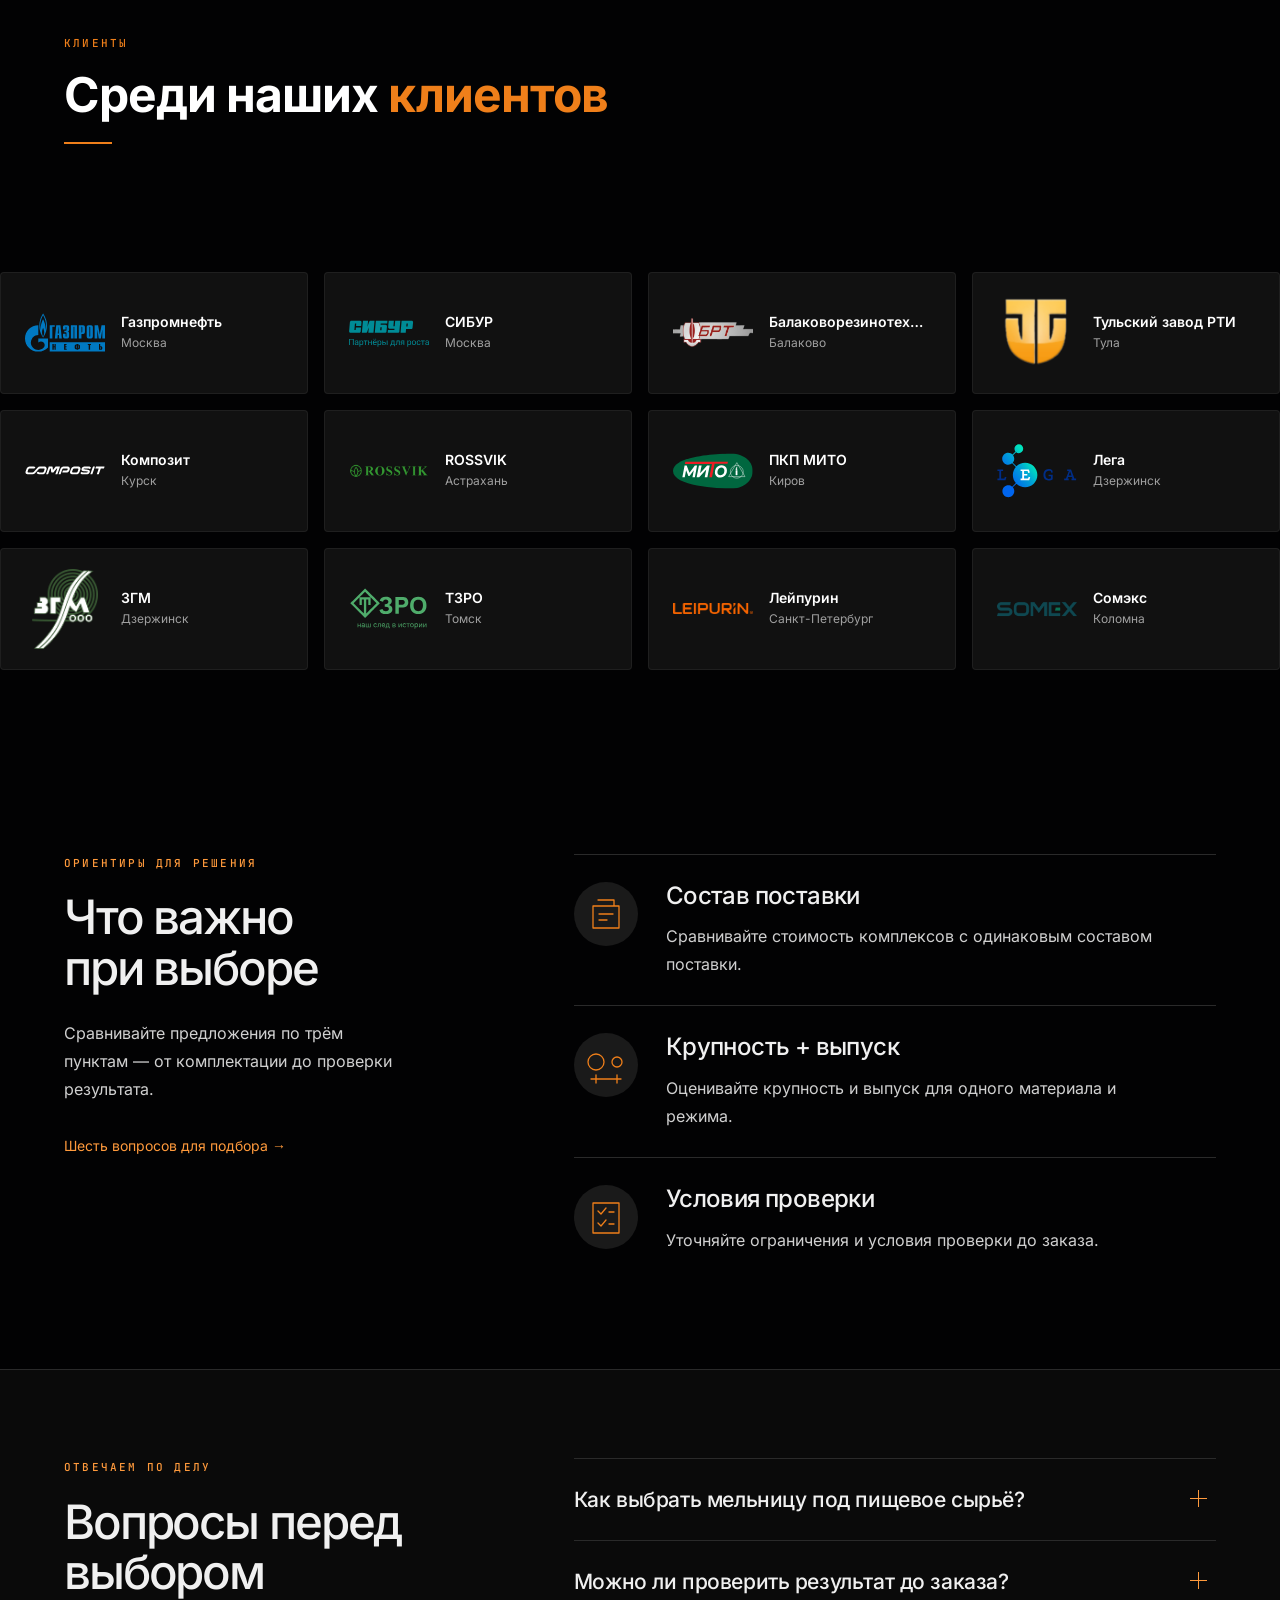
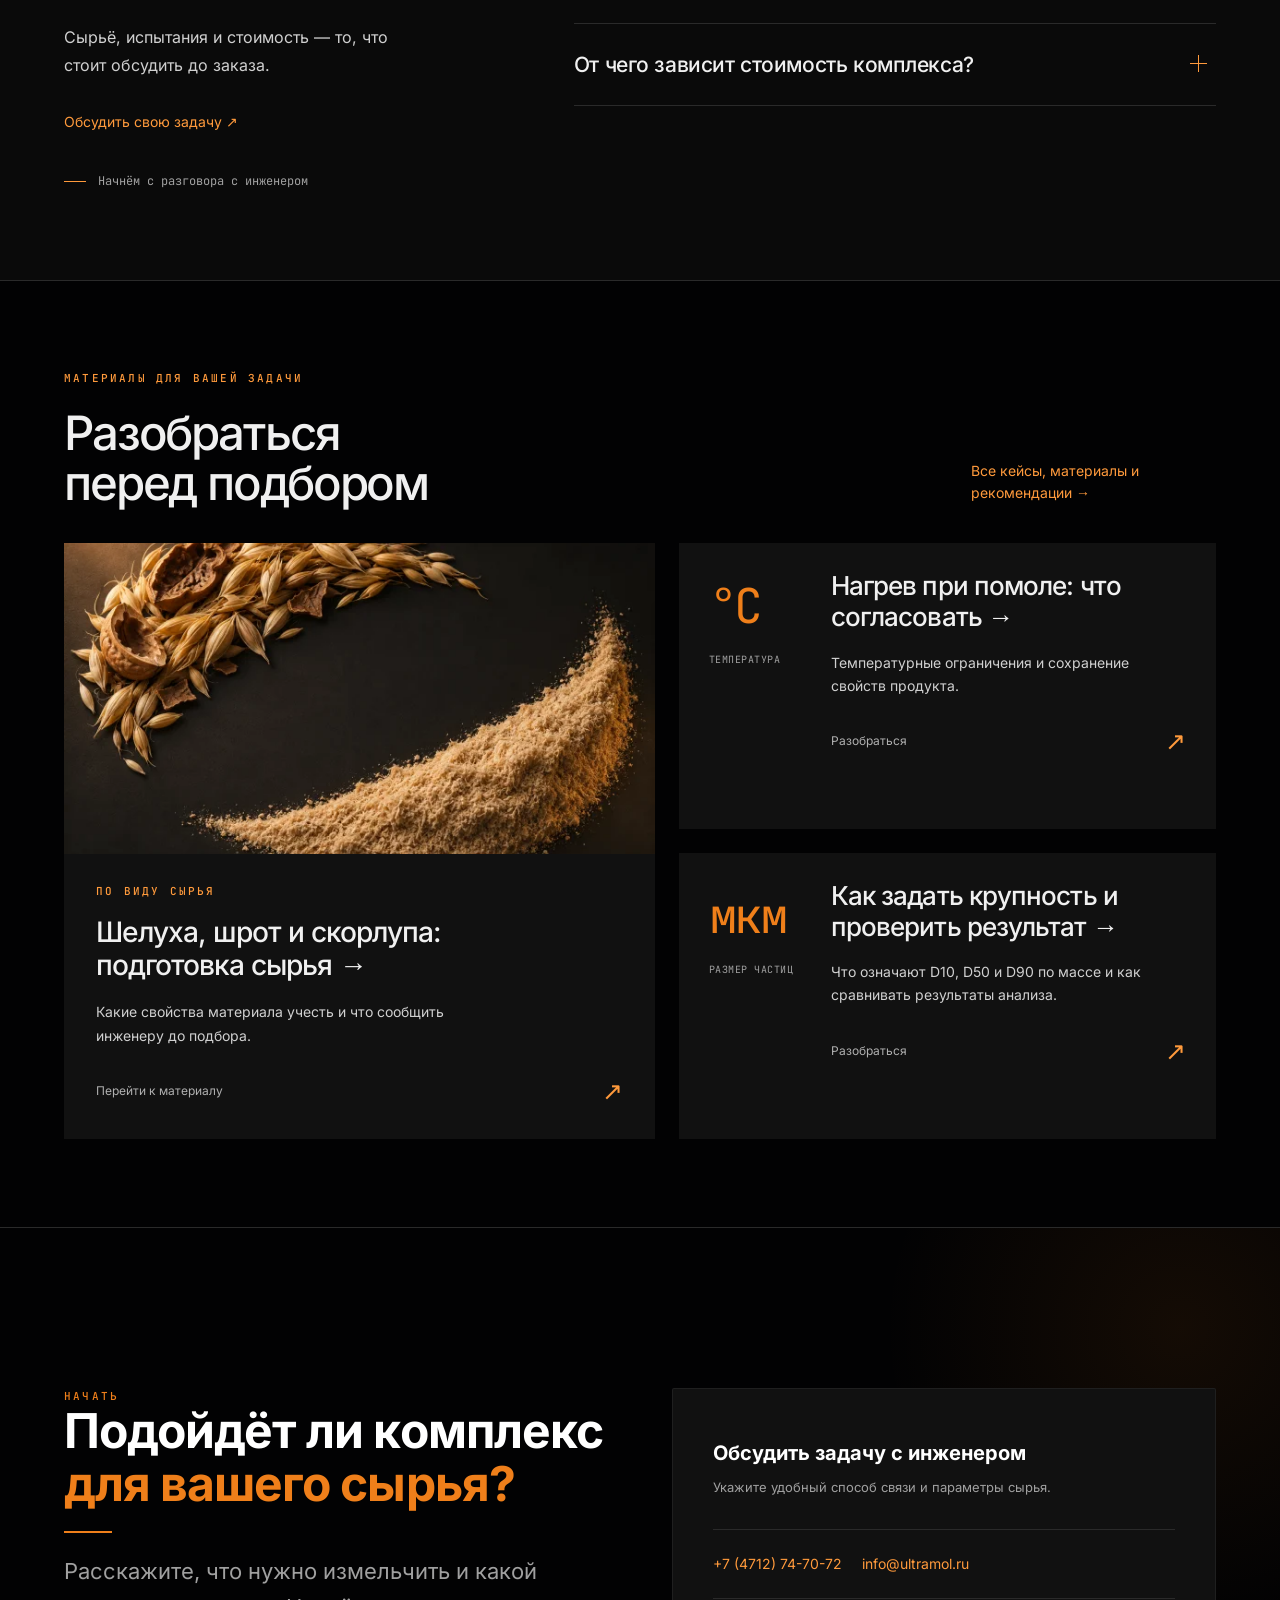
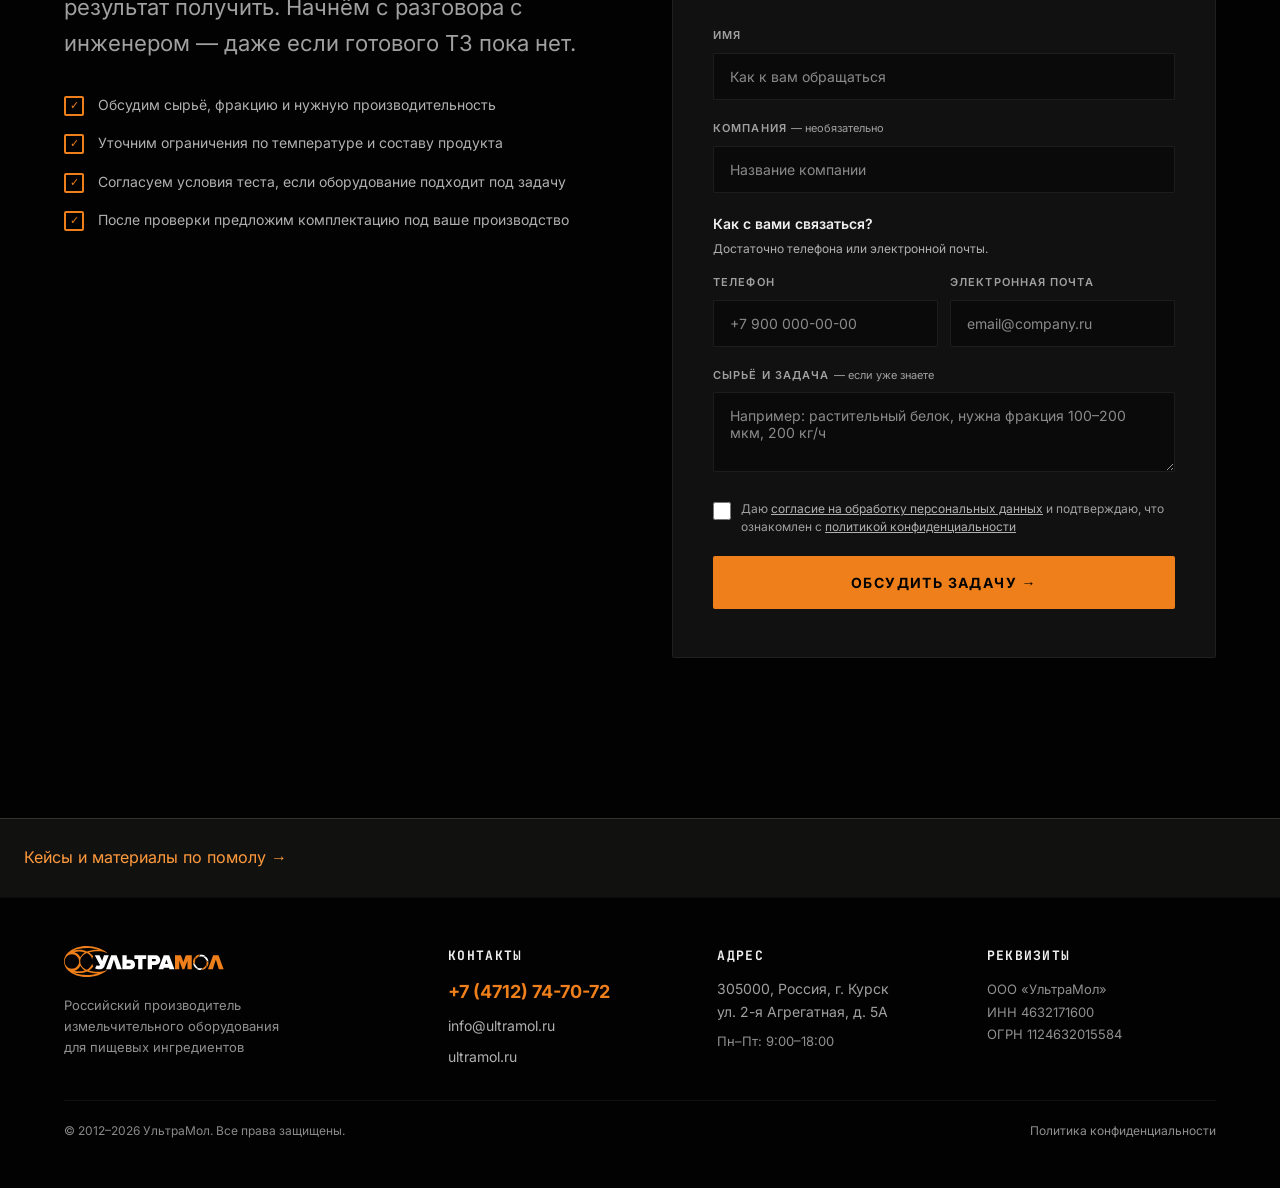
==== commit 9ff96766: "Unify particle size notation across page references" ====
--- a/index.html
+++ b/index.html
@@ -492,7 +492,7 @@
 <div class="guide-resource-image"><img src="/assets/images/material-botanical.webp" srcset="/assets/images/material-botanical-640.webp 640w, /assets/images/material-botanical.webp 1280w" sizes="(max-width:800px) 100vw, 50vw" width="1280" height="853" alt="Иллюстрация: шелуха, скорлупа и измельчённое растительное сырьё" loading="lazy" decoding="async"></div>
 <div class="guide-resource-copy"><span class="label">По виду сырья</span><h3>Шелуха, шрот и скорлупа: подготовка сырья →</h3><p>Какие свойства материала учесть и что сообщить инженеру до подбора.</p><span class="guide-resource-footer">Перейти к материалу <b aria-hidden="true">↗</b></span></div></a>
 <a class="guide-resource guide-resource-small" href="/baza-znaniy/pomol-i-nagrev/"><span class="guide-symbol" aria-hidden="true">°C<small>ТЕМПЕРАТУРА</small></span><div class="guide-resource-copy"><h3>Нагрев при помоле: что согласовать →</h3><p>Температурные ограничения и сохранение свойств продукта.</p><span class="guide-resource-footer">Разобраться <b aria-hidden="true">↗</b></span></div></a>
-<a class="guide-resource guide-resource-small" href="/baza-znaniy/krupnost-pomola/"><span class="guide-symbol" aria-hidden="true">мкм<small>РАЗМЕР ЧАСТИЦ</small></span><div class="guide-resource-copy"><h3>Как задать крупность и проверить результат →</h3><p>Что означают D50 и D90 и как сравнивать результаты анализа.</p><span class="guide-resource-footer">Разобраться <b aria-hidden="true">↗</b></span></div></a>
+<a class="guide-resource guide-resource-small" href="/baza-znaniy/krupnost-pomola/"><span class="guide-symbol" aria-hidden="true">мкм<small>РАЗМЕР ЧАСТИЦ</small></span><div class="guide-resource-copy"><h3>Как задать крупность и проверить результат →</h3><p>Что означают D10, D50 и D90 по массе и как сравнивать результаты анализа.</p><span class="guide-resource-footer">Разобраться <b aria-hidden="true">↗</b></span></div></a>
 </div></div></section><!-- /seo-stage2-related --><section class="cta-section" id="form">
         <div class="container">
           <div class="cta-inner">
